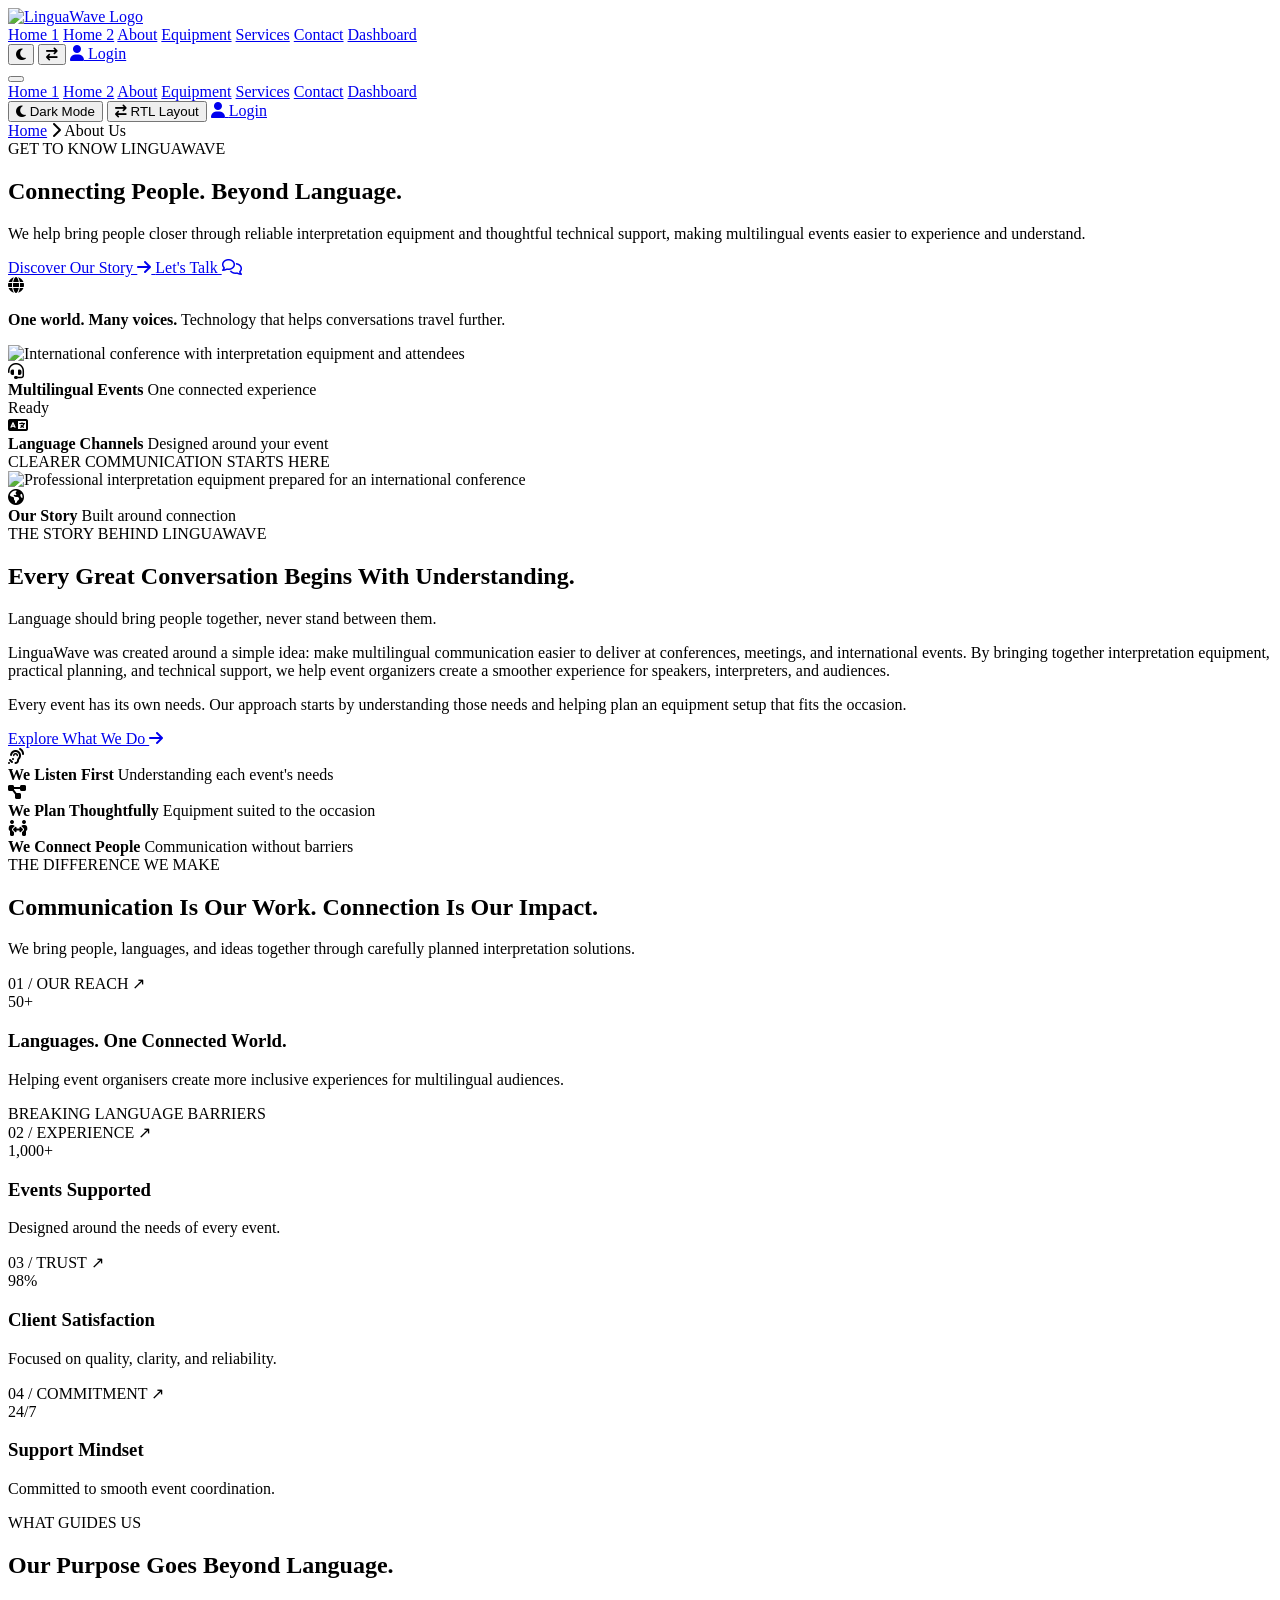
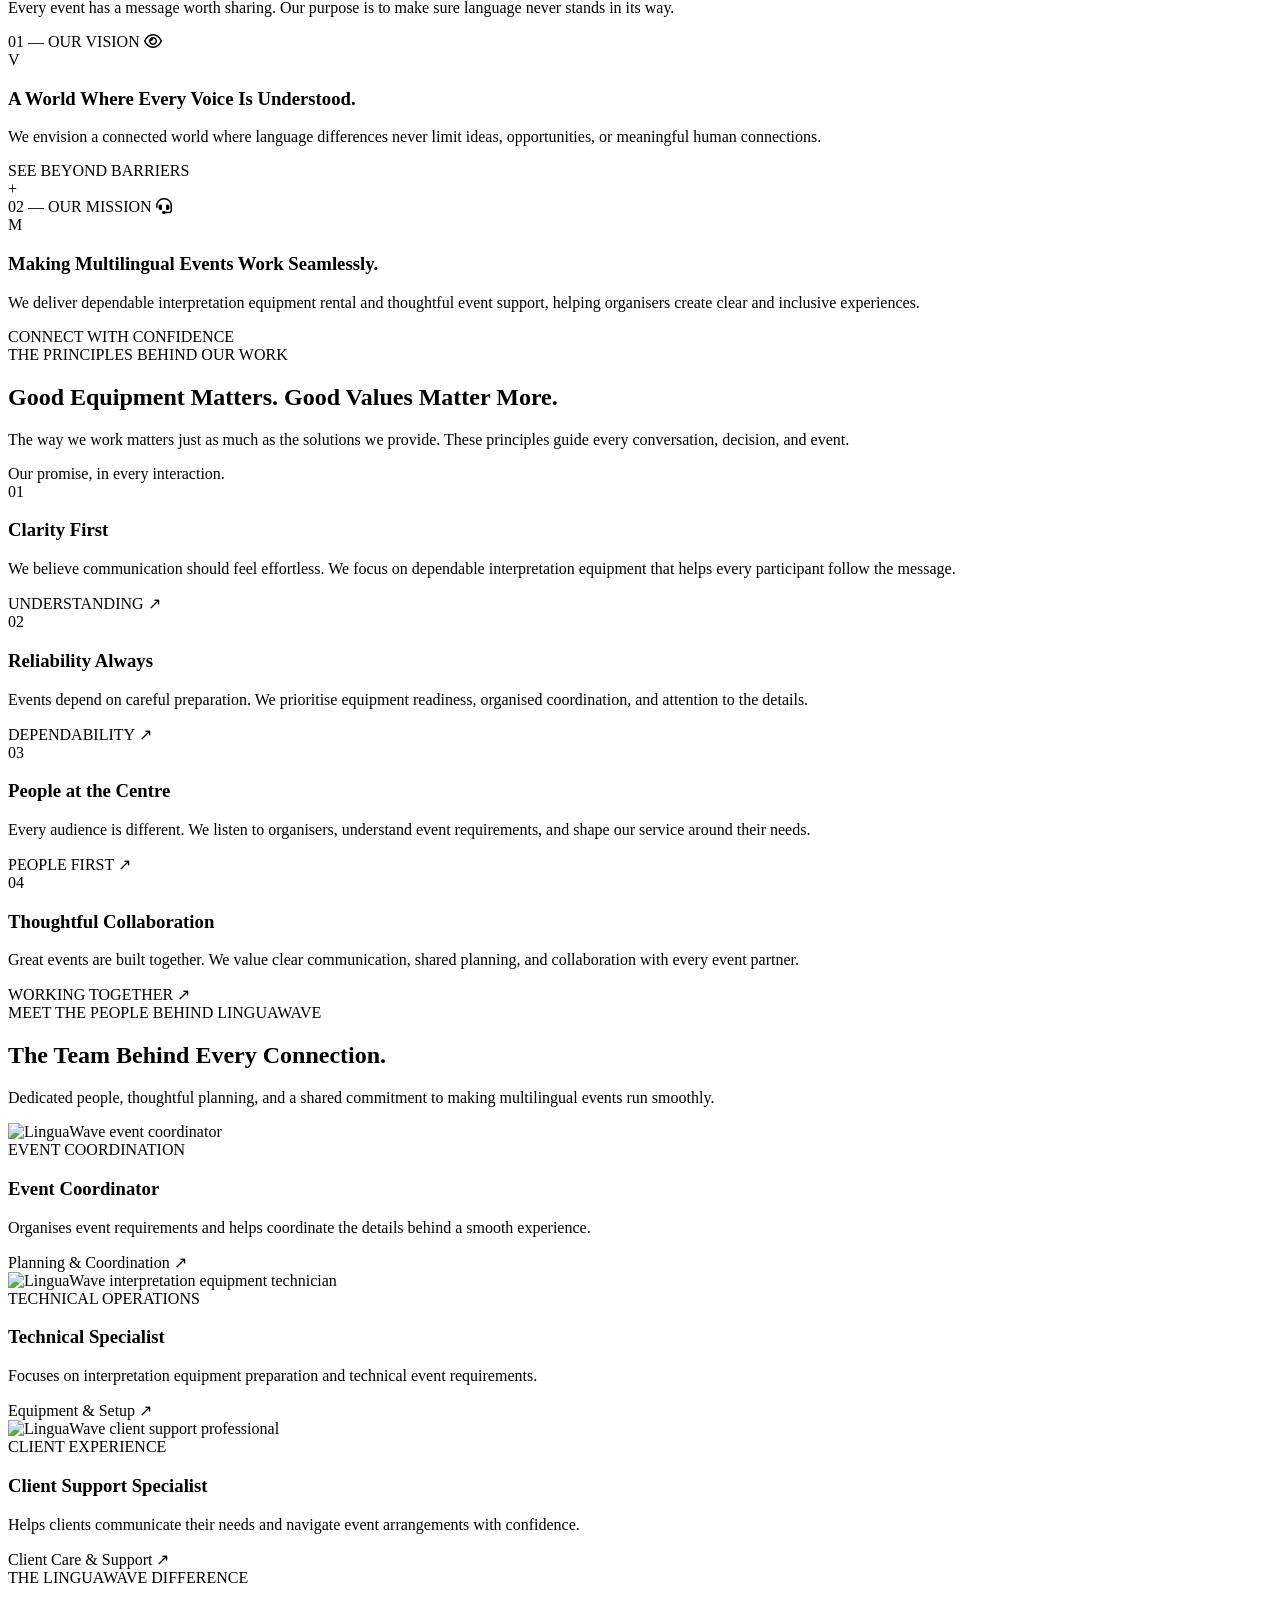
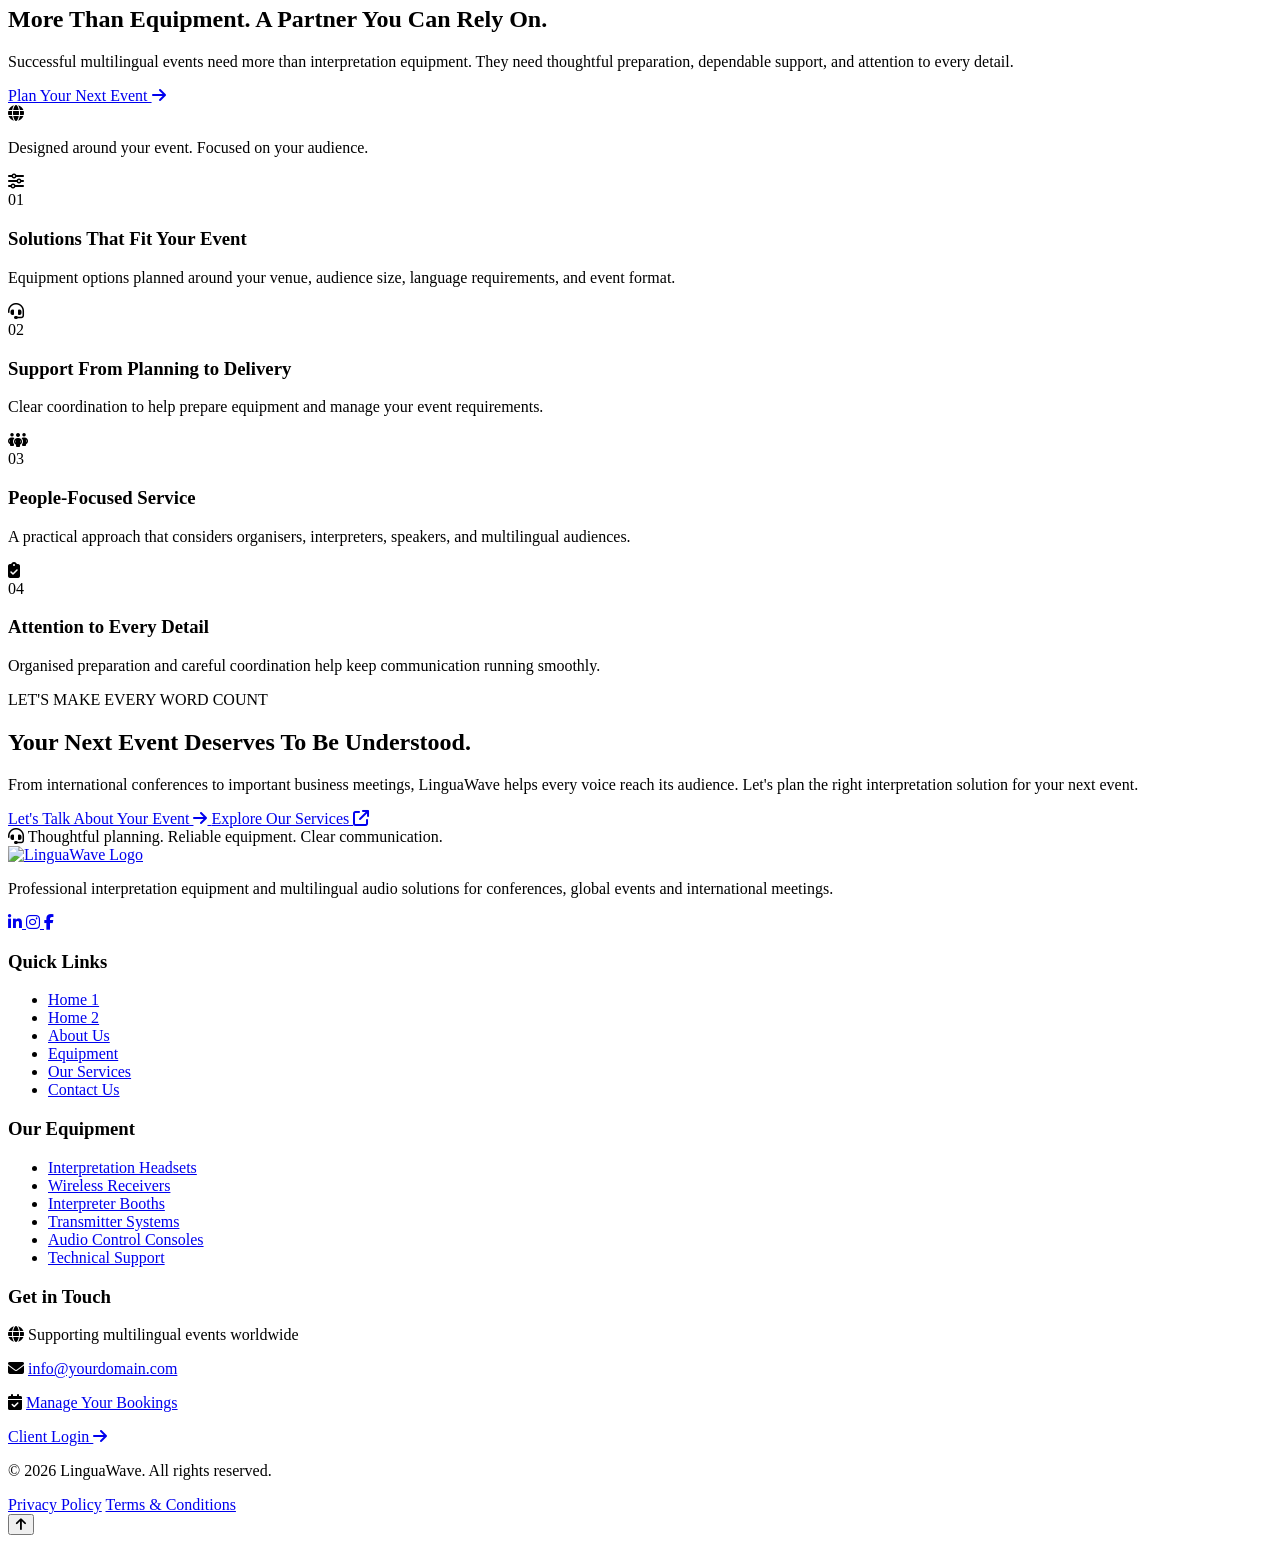
==== about.html @ 6bc36262 "Add files via upload" ====
<!DOCTYPE html>
<html lang="en">

<head>
    <meta charset="UTF-8">
    <meta name="viewport" content="width=device-width, initial-scale=1.0">

    <title>LinguaWave</title>

    <meta name="description"
        content="Professional conference interpretation equipment rental, multilingual audio systems, interpreter booths and technical event support.">

    <!-- Favicon -->
    <link rel="icon" type="image/png" href="images/favicon.png">

    <!-- Google Fonts -->
    <link rel="preconnect" href="https://fonts.googleapis.com">
    <link rel="preconnect" href="https://fonts.gstatic.com" crossorigin>

    <link
        href="https://fonts.googleapis.com/css2?family=DM+Sans:wght@400;500;600;700&family=Sora:wght@400;500;600;700&display=swap"
        rel="stylesheet">

    <!-- Font Awesome -->
    <link rel="stylesheet" href="https://cdnjs.cloudflare.com/ajax/libs/font-awesome/6.7.2/css/all.min.css">

    <!-- Main CSS -->
    <link rel="stylesheet" href="css/style.css">
</head>

<body>

    <!-- =========================
     LinguaWave Header
========================== -->

    <header class="lw-header" id="lwHeader">
        <div class="lw-header-container">

            <!-- Logo -->
            <a href="index.html" class="lw-logo" aria-label="LinguaWave Home">
                <img src="images/logo.png" alt="LinguaWave Logo">
            </a>

            <!-- Desktop Navigation -->
            <nav class="lw-desktop-nav" aria-label="Main navigation">
                <a href="index.html" class="lw-nav-link active">Home 1</a>
                <a href="home-2.html" class="lw-nav-link">Home 2</a>
                <a href="about.html" class="lw-nav-link">About</a>
                <a href="equipment.html" class="lw-nav-link">Equipment</a>
                <a href="services.html" class="lw-nav-link">Services</a>
                <a href="contact.html" class="lw-nav-link">Contact</a>
                <a href="dashboard.html" class="lw-nav-link">Dashboard</a>
            </nav>

            <!-- Desktop Actions -->
            <div class="lw-desktop-actions">

                <button class="lw-icon-btn lw-theme-toggle" type="button" aria-label="Toggle dark mode"
                    title="Toggle dark mode">
                    <i class="fa-solid fa-moon"></i>
                </button>

                <button class="lw-icon-btn lw-rtl-toggle" type="button" aria-label="Toggle RTL layout"
                    title="Toggle RTL layout">
                    <i class="fa-solid fa-arrow-right-arrow-left"></i>
                </button>

                <a href="login.html" class="lw-login-btn">
                    <i class="fa-solid fa-user"></i>
                    <span>Login</span>
                </a>

            </div>

            <!-- Responsive Menu Toggle -->
            <button class="lw-menu-toggle" type="button" aria-label="Open navigation menu" aria-expanded="false"
                aria-controls="lwMobileMenu">
                <span></span>
                <span></span>
                <span></span>
            </button>

        </div>

        <!-- Responsive Menu Panel -->
        <div class="lw-mobile-menu" id="lwMobileMenu">

            <nav class="lw-mobile-nav" aria-label="Mobile navigation">
                <a href="index.html" class="lw-nav-link active">Home 1</a>
                <a href="home-2.html" class="lw-nav-link">Home 2</a>
                <a href="about.html" class="lw-nav-link">About</a>
                <a href="equipment.html" class="lw-nav-link">Equipment</a>
                <a href="services.html" class="lw-nav-link">Services</a>
                <a href="contact.html" class="lw-nav-link">Contact</a>
                <a href="dashboard.html" class="lw-nav-link">Dashboard</a>
            </nav>

            <!-- Mobile Actions -->
            <div class="lw-mobile-actions">

                <button class="lw-mobile-action lw-theme-toggle" type="button">
                    <i class="fa-solid fa-moon"></i>
                    <span>Dark Mode</span>
                </button>

                <button class="lw-mobile-action lw-rtl-toggle" type="button">
                    <i class="fa-solid fa-arrow-right-arrow-left"></i>
                    <span>RTL Layout</span>
                </button>

                <a href="login.html" class="lw-login-btn lw-mobile-login">
                    <i class="fa-solid fa-user"></i>
                    <span>Login</span>
                </a>

            </div>

        </div>
    </header>


    <!-- COMMON INNER PAGE HERO - LINGUAWAVE -->
    <section class="lw-inner-hero" id="lwInnerHero">

        <div class="lwih-container">

            <!-- LEFT CONTENT -->
            <div class="lwih-content">

                <nav class="lwih-breadcrumb" aria-label="Breadcrumb">
                    <a href="index.html">Home</a>
                    <i class="fa-solid fa-chevron-right"></i>
                    <span>About Us</span>
                </nav>

                <span class="lwih-eyebrow">
                    <span class="lwih-eyebrow-dot"></span>
                    GET TO KNOW LINGUAWAVE
                </span>

                <h1>
                    Connecting People.
                    <span>Beyond Language.</span>
                </h1>

                <p class="lwih-description">
                    We help bring people closer through reliable
                    interpretation equipment and thoughtful technical
                    support, making multilingual events easier to
                    experience and understand.
                </p>

                <div class="lwih-actions">
                    <a href="#our-story" class="lwih-primary-btn">
                        Discover Our Story
                        <i class="fa-solid fa-arrow-right"></i>
                    </a>

                    <a href="contact.html" class="lwih-secondary-btn">
                        Let's Talk
                        <i class="fa-regular fa-comments"></i>
                    </a>
                </div>

                <div class="lwih-trust-note">
                    <span class="lwih-trust-icon">
                        <i class="fa-solid fa-globe"></i>
                    </span>

                    <p>
                        <strong>One world. Many voices.</strong>
                        <span>Technology that helps conversations travel further.</span>
                    </p>
                </div>

            </div>

            <!-- RIGHT VISUAL -->
            <div class="lwih-visual">

                <div class="lwih-image-frame">
                    <img src="images/about-hero-conference.jpg"
                        alt="International conference with interpretation equipment and attendees" fetchpriority="high">
                </div>

                <!-- Floating language indicator -->
                <div class="lwih-language-card">
                    <span class="lwih-language-icon">
                        <i class="fa-solid fa-headset"></i>
                    </span>

                    <div class="lwih-language-copy">
                        <strong>Multilingual Events</strong>
                        <span>One connected experience</span>
                    </div>

                    <span class="lwih-live-indicator">
                        <span></span>
                        Ready
                    </span>
                </div>

                <!-- Floating channel card -->
                <div class="lwih-channel-card">
                    <span class="lwih-channel-icon">
                        <i class="fa-solid fa-language"></i>
                    </span>

                    <div>
                        <strong>Language Channels</strong>
                        <span>Designed around your event</span>
                    </div>
                </div>

                <!-- Decorative orbit -->
                <div class="lwih-orbit lwih-orbit-one"></div>
                <div class="lwih-orbit lwih-orbit-two"></div>

                <span class="lwih-visual-caption">
                    CLEARER COMMUNICATION STARTS HERE
                </span>

            </div>

        </div>

        <!-- Bottom decorative line -->
        <div class="lwih-bottom-rule">
            <span></span>
            <span></span>
            <span></span>
        </div>

    </section>



    <!-- ABOUT PAGE - SECTION 2: OUR STORY -->
    <section class="lwa-story" id="our-story">

        <div class="lwa-story-container">

            <!-- IMAGE AREA -->
            <div class="lwa-story-visual">

                <div class="lwa-story-image">
                    <img src="images/about-our-story.jpg"
                        alt="Professional interpretation equipment prepared for an international conference"
                        loading="lazy">
                </div>

                <div class="lwa-story-year">
                    <span class="lwa-story-year-icon">
                        <i class="fa-solid fa-earth-americas"></i>
                    </span>
                    <div>
                        <strong>Our Story</strong>
                        <span>Built around connection</span>
                    </div>
                </div>

                <div class="lwa-story-decoration" aria-hidden="true">
                    <span></span>
                    <span></span>
                    <span></span>
                </div>

            </div>

            <!-- STORY CONTENT -->
            <div class="lwa-story-content">

                <span class="lwa-story-eyebrow">
                    <span></span>
                    THE STORY BEHIND LINGUAWAVE
                </span>

                <h2>
                    Every Great Conversation
                    <span>Begins With Understanding.</span>
                </h2>

                <p class="lwa-story-lead">
                    Language should bring people together, never
                    stand between them.
                </p>

                <p class="lwa-story-description">
                    LinguaWave was created around a simple idea:
                    make multilingual communication easier to deliver
                    at conferences, meetings, and international events.
                    By bringing together interpretation equipment,
                    practical planning, and technical support, we help
                    event organizers create a smoother experience for
                    speakers, interpreters, and audiences.
                </p>

                <p class="lwa-story-description">
                    Every event has its own needs. Our approach starts
                    by understanding those needs and helping plan an
                    equipment setup that fits the occasion.
                </p>

                <a href="services.html" class="lwa-story-link">
                    Explore What We Do
                    <span>
                        <i class="fa-solid fa-arrow-right"></i>
                    </span>
                </a>

            </div>

        </div>

        <!-- STORY PRINCIPLES STRIP -->
        <div class="lwa-story-principles">

            <div class="lwa-story-principle">
                <span class="lwa-story-principle-icon">
                    <i class="fa-solid fa-ear-listen"></i>
                </span>
                <div>
                    <strong>We Listen First</strong>
                    <span>Understanding each event's needs</span>
                </div>
            </div>

            <div class="lwa-story-principle">
                <span class="lwa-story-principle-icon">
                    <i class="fa-solid fa-diagram-project"></i>
                </span>
                <div>
                    <strong>We Plan Thoughtfully</strong>
                    <span>Equipment suited to the occasion</span>
                </div>
            </div>

            <div class="lwa-story-principle">
                <span class="lwa-story-principle-icon">
                    <i class="fa-solid fa-people-arrows-left-right"></i>
                </span>
                <div>
                    <strong>We Connect People</strong>
                    <span>Communication without barriers</span>
                </div>
            </div>

        </div>

    </section>


    <!-- ABOUT PAGE - SECTION 3: CREATIVE STATISTICS -->

    <section class="lwa-impact" id="about-stats">

        <div class="lwa-impact-container">

            <div class="lwa-impact-heading">
                <span class="lwa-impact-eyebrow">THE DIFFERENCE WE MAKE</span>

                <h2>
                    Communication Is Our Work.
                    <span>Connection Is Our Impact.</span>
                </h2>

                <p>
                    We bring people, languages, and ideas together
                    through carefully planned interpretation solutions.
                </p>
            </div>

            <div class="lwa-impact-layout">

                <!-- Featured statistic -->
                <div class="lwa-impact-feature">

                    <div class="lwa-impact-feature-top">
                        <span class="lwa-impact-index">01 / OUR REACH</span>
                        <span class="lwa-impact-symbol">↗</span>
                    </div>

                    <div class="lwa-impact-feature-number">
                        50<span>+</span>
                    </div>

                    <h3>Languages. One Connected World.</h3>

                    <p>
                        Helping event organisers create more inclusive
                        experiences for multilingual audiences.
                    </p>

                    <div class="lwa-impact-feature-bottom">
                        <span>BREAKING LANGUAGE BARRIERS</span>
                        <span class="lwa-impact-line"></span>
                    </div>

                </div>

                <!-- Supporting statistics -->
                <div class="lwa-impact-side">

                    <div class="lwa-impact-item">
                        <div class="lwa-impact-item-top">
                            <span class="lwa-impact-index">02 / EXPERIENCE</span>
                            <span class="lwa-impact-arrow">↗</span>
                        </div>

                        <div class="lwa-impact-item-content">
                            <span class="lwa-impact-small-number">1,000<span>+</span></span>
                            <div>
                                <h3>Events Supported</h3>
                                <p>Designed around the needs of every event.</p>
                            </div>
                        </div>
                    </div>

                    <div class="lwa-impact-item">
                        <div class="lwa-impact-item-top">
                            <span class="lwa-impact-index">03 / TRUST</span>
                            <span class="lwa-impact-arrow">↗</span>
                        </div>

                        <div class="lwa-impact-item-content">
                            <span class="lwa-impact-small-number">98<span>%</span></span>
                            <div>
                                <h3>Client Satisfaction</h3>
                                <p>Focused on quality, clarity, and reliability.</p>
                            </div>
                        </div>
                    </div>

                    <div class="lwa-impact-item">
                        <div class="lwa-impact-item-top">
                            <span class="lwa-impact-index">04 / COMMITMENT</span>
                            <span class="lwa-impact-arrow">↗</span>
                        </div>

                        <div class="lwa-impact-item-content">
                            <span class="lwa-impact-small-number">24<span>/7</span></span>
                            <div>
                                <h3>Support Mindset</h3>
                                <p>Committed to smooth event coordination.</p>
                            </div>
                        </div>
                    </div>

                </div>
            </div>

        </div>

    </section>


    <!-- ABOUT PAGE - SECTION 4: VISION & MISSION -->

    <section class="lwa-purpose" id="vision-mission">

        <div class="lwa-purpose-container">

            <div class="lwa-purpose-heading">
                <span class="lwa-purpose-eyebrow">WHAT GUIDES US</span>
                <h2>Our Purpose Goes <span>Beyond Language.</span></h2>
                <p>
                    Every event has a message worth sharing.
                    Our purpose is to make sure language never stands in its way.
                </p>
            </div>

            <div class="lwa-purpose-layout">

                <!-- Vision Panel -->
                <article class="lwa-purpose-panel lwa-purpose-vision">

                    <div class="lwa-purpose-panel-top">
                        <span class="lwa-purpose-label">01 — OUR VISION</span>
                        <span class="lwa-purpose-icon" aria-hidden="true">
                            <i class="fa-regular fa-eye"></i>
                        </span>
                    </div>

                    <div class="lwa-purpose-letter" aria-hidden="true">V</div>

                    <div class="lwa-purpose-content">
                        <h3>A World Where Every Voice Is Understood.</h3>
                        <p>
                            We envision a connected world where language
                            differences never limit ideas, opportunities,
                            or meaningful human connections.
                        </p>
                    </div>

                    <div class="lwa-purpose-panel-bottom">
                        <span>SEE BEYOND BARRIERS</span>
                        <span class="lwa-purpose-bottom-line"></span>
                    </div>

                </article>

                <!-- Connecting element -->
                <div class="lwa-purpose-connector" aria-hidden="true">
                    <span class="lwa-purpose-connector-line"></span>
                    <span class="lwa-purpose-connector-symbol">+</span>
                    <span class="lwa-purpose-connector-line"></span>
                </div>

                <!-- Mission Panel -->
                <article class="lwa-purpose-panel lwa-purpose-mission">

                    <div class="lwa-purpose-panel-top">
                        <span class="lwa-purpose-label">02 — OUR MISSION</span>
                        <span class="lwa-purpose-icon" aria-hidden="true">
                            <i class="fa-solid fa-headset"></i>
                        </span>
                    </div>

                    <div class="lwa-purpose-letter" aria-hidden="true">M</div>

                    <div class="lwa-purpose-content">
                        <h3>Making Multilingual Events Work Seamlessly.</h3>
                        <p>
                            We deliver dependable interpretation equipment
                            rental and thoughtful event support, helping
                            organisers create clear and inclusive experiences.
                        </p>
                    </div>

                    <div class="lwa-purpose-panel-bottom">
                        <span>CONNECT WITH CONFIDENCE</span>
                        <span class="lwa-purpose-bottom-line"></span>
                    </div>

                </article>

            </div>

        </div>

    </section>


    <!-- ABOUT PAGE - SECTION 5: OUR VALUES -->

    <section class="lwa-values" id="our-values">

        <div class="lwa-values-container">

            <div class="lwa-values-intro">
                <span class="lwa-values-eyebrow">THE PRINCIPLES BEHIND OUR WORK</span>

                <h2>
                    Good Equipment Matters.
                    <span>Good Values Matter More.</span>
                </h2>

                <p>
                    The way we work matters just as much as the
                    solutions we provide. These principles guide
                    every conversation, decision, and event.
                </p>

                <div class="lwa-values-note">
                    <span class="lwa-values-note-dot"></span>
                    <span>Our promise, in every interaction.</span>
                </div>
            </div>

            <div class="lwa-values-list">

                <!-- Value 01 -->
                <article class="lwa-value-row">
                    <span class="lwa-value-number">01</span>

                    <div class="lwa-value-main">
                        <h3>Clarity First</h3>
                        <p>
                            We believe communication should feel effortless.
                            We focus on dependable interpretation equipment
                            that helps every participant follow the message.
                        </p>
                    </div>

                    <div class="lwa-value-side">
                        <span class="lwa-value-keyword">UNDERSTANDING</span>
                        <span class="lwa-value-symbol" aria-hidden="true">↗</span>
                    </div>
                </article>

                <!-- Value 02 -->
                <article class="lwa-value-row">
                    <span class="lwa-value-number">02</span>

                    <div class="lwa-value-main">
                        <h3>Reliability Always</h3>
                        <p>
                            Events depend on careful preparation.
                            We prioritise equipment readiness, organised
                            coordination, and attention to the details.
                        </p>
                    </div>

                    <div class="lwa-value-side">
                        <span class="lwa-value-keyword">DEPENDABILITY</span>
                        <span class="lwa-value-symbol" aria-hidden="true">↗</span>
                    </div>
                </article>

                <!-- Value 03 -->
                <article class="lwa-value-row">
                    <span class="lwa-value-number">03</span>

                    <div class="lwa-value-main">
                        <h3>People at the Centre</h3>
                        <p>
                            Every audience is different. We listen to
                            organisers, understand event requirements,
                            and shape our service around their needs.
                        </p>
                    </div>

                    <div class="lwa-value-side">
                        <span class="lwa-value-keyword">PEOPLE FIRST</span>
                        <span class="lwa-value-symbol" aria-hidden="true">↗</span>
                    </div>
                </article>

                <!-- Value 04 -->
                <article class="lwa-value-row">
                    <span class="lwa-value-number">04</span>

                    <div class="lwa-value-main">
                        <h3>Thoughtful Collaboration</h3>
                        <p>
                            Great events are built together. We value
                            clear communication, shared planning, and
                            collaboration with every event partner.
                        </p>
                    </div>

                    <div class="lwa-value-side">
                        <span class="lwa-value-keyword">WORKING TOGETHER</span>
                        <span class="lwa-value-symbol" aria-hidden="true">↗</span>
                    </div>
                </article>

            </div>

        </div>

    </section>


    <!-- ABOUT PAGE - SECTION 6: MEET OUR TEAM -->

    <section class="lwa-team" id="our-team">
        <div class="lwa-team-container">

            <div class="lwa-team-heading">
                <span class="lwa-team-eyebrow">MEET THE PEOPLE BEHIND LINGUAWAVE</span>
                <h2>The Team Behind <span>Every Connection.</span></h2>
                <p>
                    Dedicated people, thoughtful planning, and a shared
                    commitment to making multilingual events run smoothly.
                </p>
            </div>

            <div class="lwa-team-grid">

                <!-- Team Member 1 -->
                <article class="lwa-team-card">
                    <div class="lwa-team-image">
                        <img src="images/team-coordinator.jpg" alt="LinguaWave event coordinator" loading="lazy">

                    </div>

                    <div class="lwa-team-info">
                        <span class="lwa-team-role">EVENT COORDINATION</span>
                        <h3>Event Coordinator</h3>
                        <p>
                            Organises event requirements and helps coordinate
                            the details behind a smooth experience.
                        </p>
                        <div class="lwa-team-card-bottom">
                            <span>Planning & Coordination</span>
                            <span class="lwa-team-arrow">↗</span>
                        </div>
                    </div>
                </article>

                <!-- Team Member 2 -->
                <article class="lwa-team-card">
                    <div class="lwa-team-image">
                        <img src="images/team-technician.jpg" alt="LinguaWave interpretation equipment technician"
                            loading="lazy">

                    </div>

                    <div class="lwa-team-info">
                        <span class="lwa-team-role">TECHNICAL OPERATIONS</span>
                        <h3>Technical Specialist</h3>
                        <p>
                            Focuses on interpretation equipment preparation
                            and technical event requirements.
                        </p>
                        <div class="lwa-team-card-bottom">
                            <span>Equipment & Setup</span>
                            <span class="lwa-team-arrow">↗</span>
                        </div>
                    </div>
                </article>

                <!-- Team Member 3 -->
                <article class="lwa-team-card">
                    <div class="lwa-team-image">
                        <img src="images/team-event-support.jpg" alt="LinguaWave client support professional"
                            loading="lazy">

                    </div>

                    <div class="lwa-team-info">
                        <span class="lwa-team-role">CLIENT EXPERIENCE</span>
                        <h3>Client Support Specialist</h3>
                        <p>
                            Helps clients communicate their needs and
                            navigate event arrangements with confidence.
                        </p>
                        <div class="lwa-team-card-bottom">
                            <span>Client Care & Support</span>
                            <span class="lwa-team-arrow">↗</span>
                        </div>
                    </div>
                </article>

            </div>

        </div>
    </section>


    <!-- ABOUT PAGE - SECTION 7: WHY CHOOSE LINGUAWAVE -->

    <section class="lwa-choose" id="why-linguawave">
        <div class="lwa-choose-container">

            <div class="lwa-choose-layout">

                <!-- LEFT INTRODUCTION -->
                <div class="lwa-choose-intro">

                    <span class="lwa-choose-eyebrow">
                        THE LINGUAWAVE DIFFERENCE
                    </span>

                    <h2>
                        More Than Equipment.
                        <span>A Partner You Can Rely On.</span>
                    </h2>

                    <p class="lwa-choose-description">
                        Successful multilingual events need more than
                        interpretation equipment. They need thoughtful
                        preparation, dependable support, and attention
                        to every detail.
                    </p>

                    <!-- Reuse existing global button style -->
                    <a href="contact.html" class="lw-btn lw-btn-primary">
                        Plan Your Next Event
                        <i class="fa-solid fa-arrow-right" aria-hidden="true"></i>
                    </a>

                    <div class="lwa-choose-note">
                        <span class="lwa-choose-note-icon">
                            <i class="fa-solid fa-globe" aria-hidden="true"></i>
                        </span>
                        <p>
                            Designed around your event.
                            Focused on your audience.
                        </p>
                    </div>

                </div>

                <!-- RIGHT FEATURE LIST -->
                <div class="lwa-choose-features">

                    <article class="lwa-choose-feature">
                        <span class="lwa-choose-feature-icon">
                            <i class="fa-solid fa-sliders" aria-hidden="true"></i>
                        </span>

                        <div class="lwa-choose-feature-content">
                            <span class="lwa-choose-feature-index">01</span>
                            <h3>Solutions That Fit Your Event</h3>
                            <p>
                                Equipment options planned around your venue,
                                audience size, language requirements, and
                                event format.
                            </p>
                        </div>
                    </article>

                    <article class="lwa-choose-feature">
                        <span class="lwa-choose-feature-icon">
                            <i class="fa-solid fa-headset" aria-hidden="true"></i>
                        </span>

                        <div class="lwa-choose-feature-content">
                            <span class="lwa-choose-feature-index">02</span>
                            <h3>Support From Planning to Delivery</h3>
                            <p>
                                Clear coordination to help prepare equipment
                                and manage your event requirements.
                            </p>
                        </div>
                    </article>

                    <article class="lwa-choose-feature">
                        <span class="lwa-choose-feature-icon">
                            <i class="fa-solid fa-people-group" aria-hidden="true"></i>
                        </span>

                        <div class="lwa-choose-feature-content">
                            <span class="lwa-choose-feature-index">03</span>
                            <h3>People-Focused Service</h3>
                            <p>
                                A practical approach that considers organisers,
                                interpreters, speakers, and multilingual audiences.
                            </p>
                        </div>
                    </article>

                    <article class="lwa-choose-feature">
                        <span class="lwa-choose-feature-icon">
                            <i class="fa-solid fa-clipboard-check" aria-hidden="true"></i>
                        </span>

                        <div class="lwa-choose-feature-content">
                            <span class="lwa-choose-feature-index">04</span>
                            <h3>Attention to Every Detail</h3>
                            <p>
                                Organised preparation and careful coordination
                                help keep communication running smoothly.
                            </p>
                        </div>
                    </article>

                </div>
            </div>
        </div>
    </section>


    <!-- SECTION 8: FULL BACKGROUND CTA -->
    <section class="lwa-final-cta" id="about-final-cta">

        <div class="lwa-final-cta-overlay"></div>

        <div class="lwa-final-cta-content">

            <span class="lwa-final-cta-eyebrow">
                LET'S MAKE EVERY WORD COUNT
            </span>

            <h2>
                Your Next Event Deserves
                <span>To Be Understood.</span>
            </h2>

            <p>
                From international conferences to important business meetings,
                LinguaWave helps every voice reach its audience. Let's plan
                the right interpretation solution for your next event.
            </p>

            <div class="lwa-final-cta-actions">

                <a href="contact.html" class="lw-btn lw-btn-primary">
                    Let's Talk About Your Event
                    <i class="fa-solid fa-arrow-right" aria-hidden="true"></i>
                </a>

                <a href="menu.html" class="lw-btn lwa-final-cta-secondary">
                    Explore Our Services
                    <i class="fa-solid fa-arrow-up-right-from-square" aria-hidden="true"></i>
                </a>

            </div>

            <div class="lwa-final-cta-note">
                <i class="fa-solid fa-headset" aria-hidden="true"></i>
                <span>
                    Thoughtful planning. Reliable equipment. Clear communication.
                </span>
            </div>

        </div>
    </section>


    <!-- =========================
     LinguaWave Footer
========================== -->

    <footer class="lw-footer">

        <div class="lw-footer-main">
            <div class="lw-footer-container">

                <!-- Brand Column -->
                <div class="lw-footer-brand">
                    <a href="index.html" class="lw-footer-logo">
                        <img src="images/logo-light.png" alt="LinguaWave Logo">
                    </a>

                    <p class="lw-footer-description">
                        Professional interpretation equipment and
                        multilingual audio solutions for conferences,
                        global events and international meetings.
                    </p>

                    <div class="lw-footer-socials">
                        <a href="#" aria-label="LinkedIn">
                            <i class="fa-brands fa-linkedin-in"></i>
                        </a>
                        <a href="#" aria-label="Instagram">
                            <i class="fa-brands fa-instagram"></i>
                        </a>
                        <a href="#" aria-label="Facebook">
                            <i class="fa-brands fa-facebook-f"></i>
                        </a>
                    </div>
                </div>

                <!-- Quick Links -->
                <div class="lw-footer-column">
                    <h3>Quick Links</h3>
                    <ul>
                        <li><a href="index.html">Home 1</a></li>
                        <li><a href="home-2.html">Home 2</a></li>
                        <li><a href="about.html">About Us</a></li>
                        <li><a href="equipment.html">Equipment</a></li>
                        <li><a href="services.html">Our Services</a></li>
                        <li><a href="contact.html">Contact Us</a></li>
                    </ul>
                </div>

                <!-- Equipment Links -->
                <div class="lw-footer-column">
                    <h3>Our Equipment</h3>
                    <ul>
                        <li><a href="equipment.html">Interpretation Headsets</a></li>
                        <li><a href="equipment.html">Wireless Receivers</a></li>
                        <li><a href="equipment.html">Interpreter Booths</a></li>
                        <li><a href="equipment.html">Transmitter Systems</a></li>
                        <li><a href="equipment.html">Audio Control Consoles</a></li>
                        <li><a href="services.html">Technical Support</a></li>
                    </ul>
                </div>

                <!-- Contact Column -->
                <div class="lw-footer-column lw-footer-contact">
                    <h3>Get in Touch</h3>

                    <p>
                        <i class="fa-solid fa-globe"></i>
                        <span>Supporting multilingual events worldwide</span>
                    </p>

                    <p>
                        <i class="fa-solid fa-envelope"></i>
                        <a href="mailto:info@yourdomain.com">
                            info@yourdomain.com
                        </a>
                    </p>

                    <p>
                        <i class="fa-solid fa-calendar-check"></i>
                        <a href="dashboard.html">Manage Your Bookings</a>
                    </p>

                    <a href="login.html" class="lw-footer-cta">
                        Client Login
                        <i class="fa-solid fa-arrow-right"></i>
                    </a>
                </div>

            </div>
        </div>

        <!-- Footer Bottom -->
        <div class="lw-footer-bottom">
            <div class="lw-footer-bottom-container">

                <p>
                    &copy; <span id="lwCopyrightYear">2026</span>
                    LinguaWave. All rights reserved.
                </p>

                <div class="lw-footer-bottom-links">
                    <a href="#">Privacy Policy</a>
                    <a href="#">Terms &amp; Conditions</a>
                </div>

            </div>
        </div>

    </footer>


    <!-- SCROLL TO TOP BUTTON -->
    <button class="lw2-scroll-top" id="lw2ScrollTop" type="button" aria-label="Scroll to top" title="Back to top">
        <i class="fa-solid fa-arrow-up"></i>
    </button>


    <script src="js/main.js"></script>

</body>

</html>
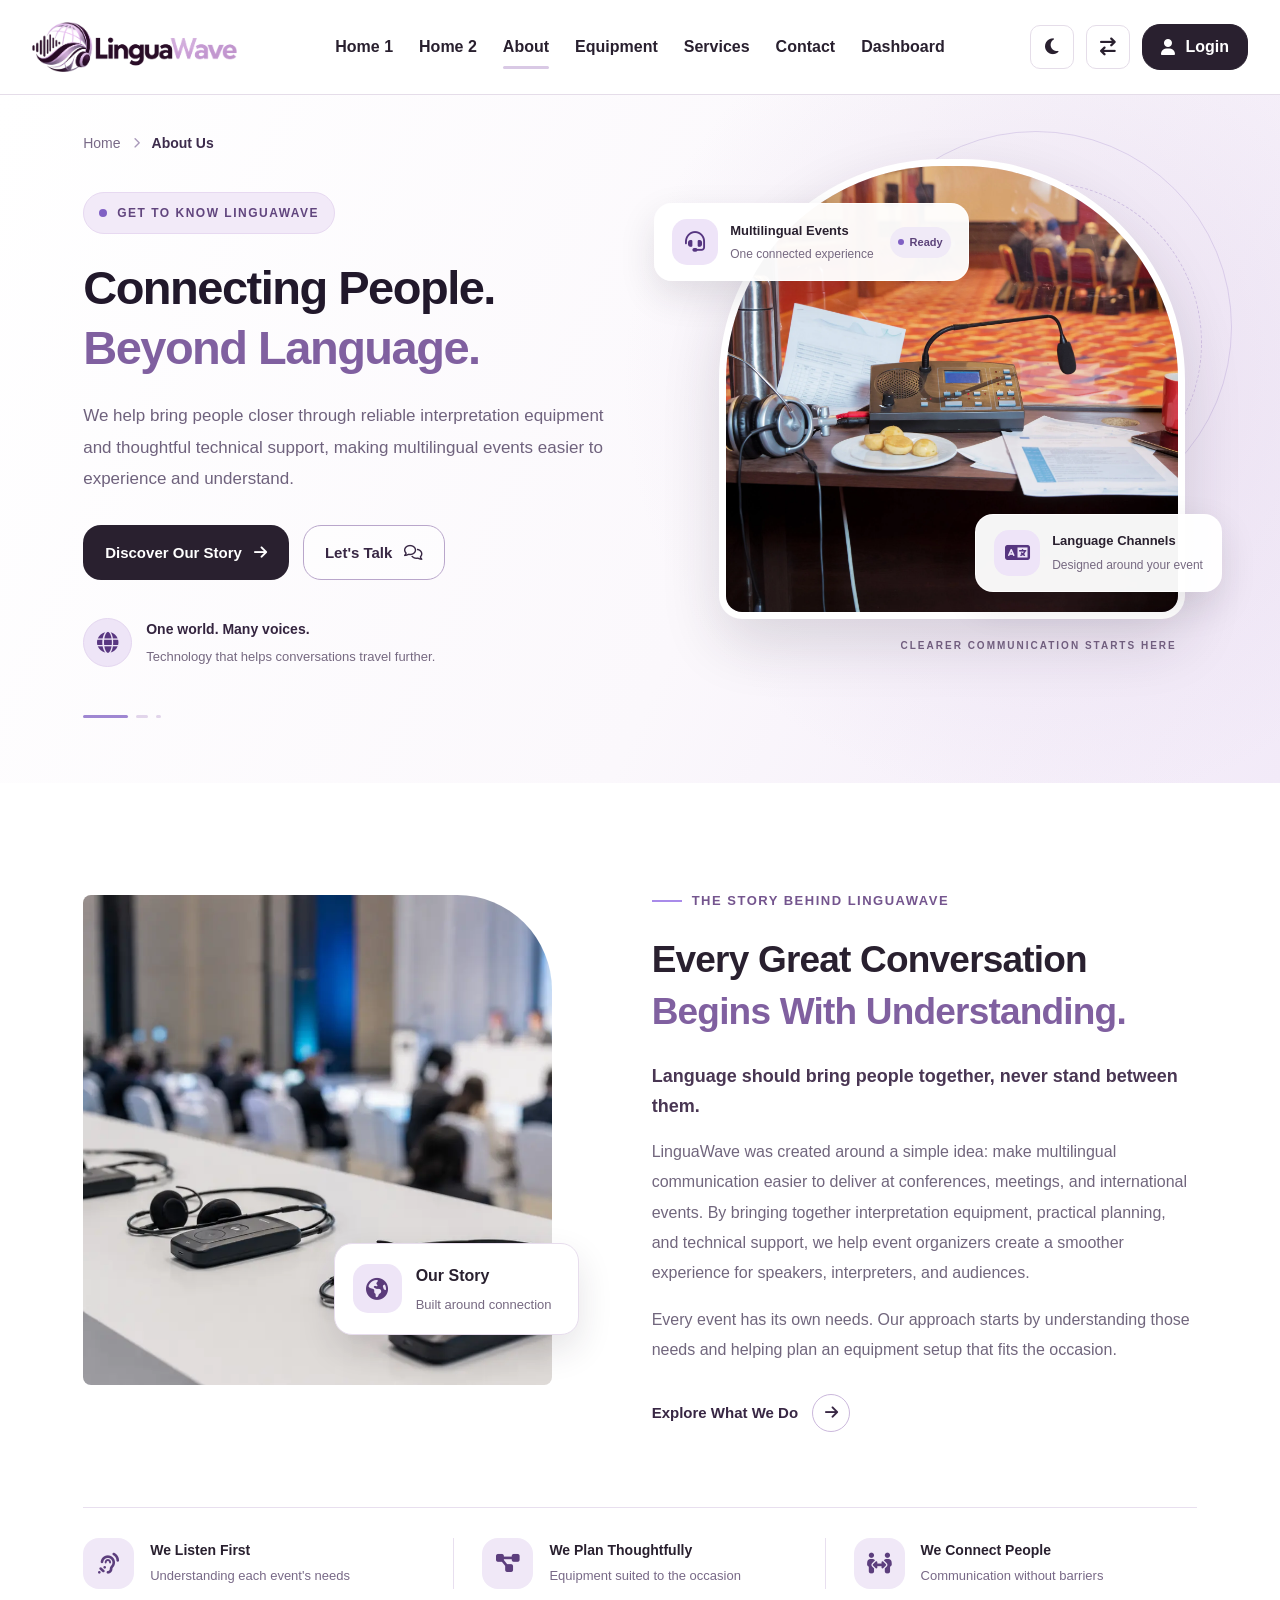
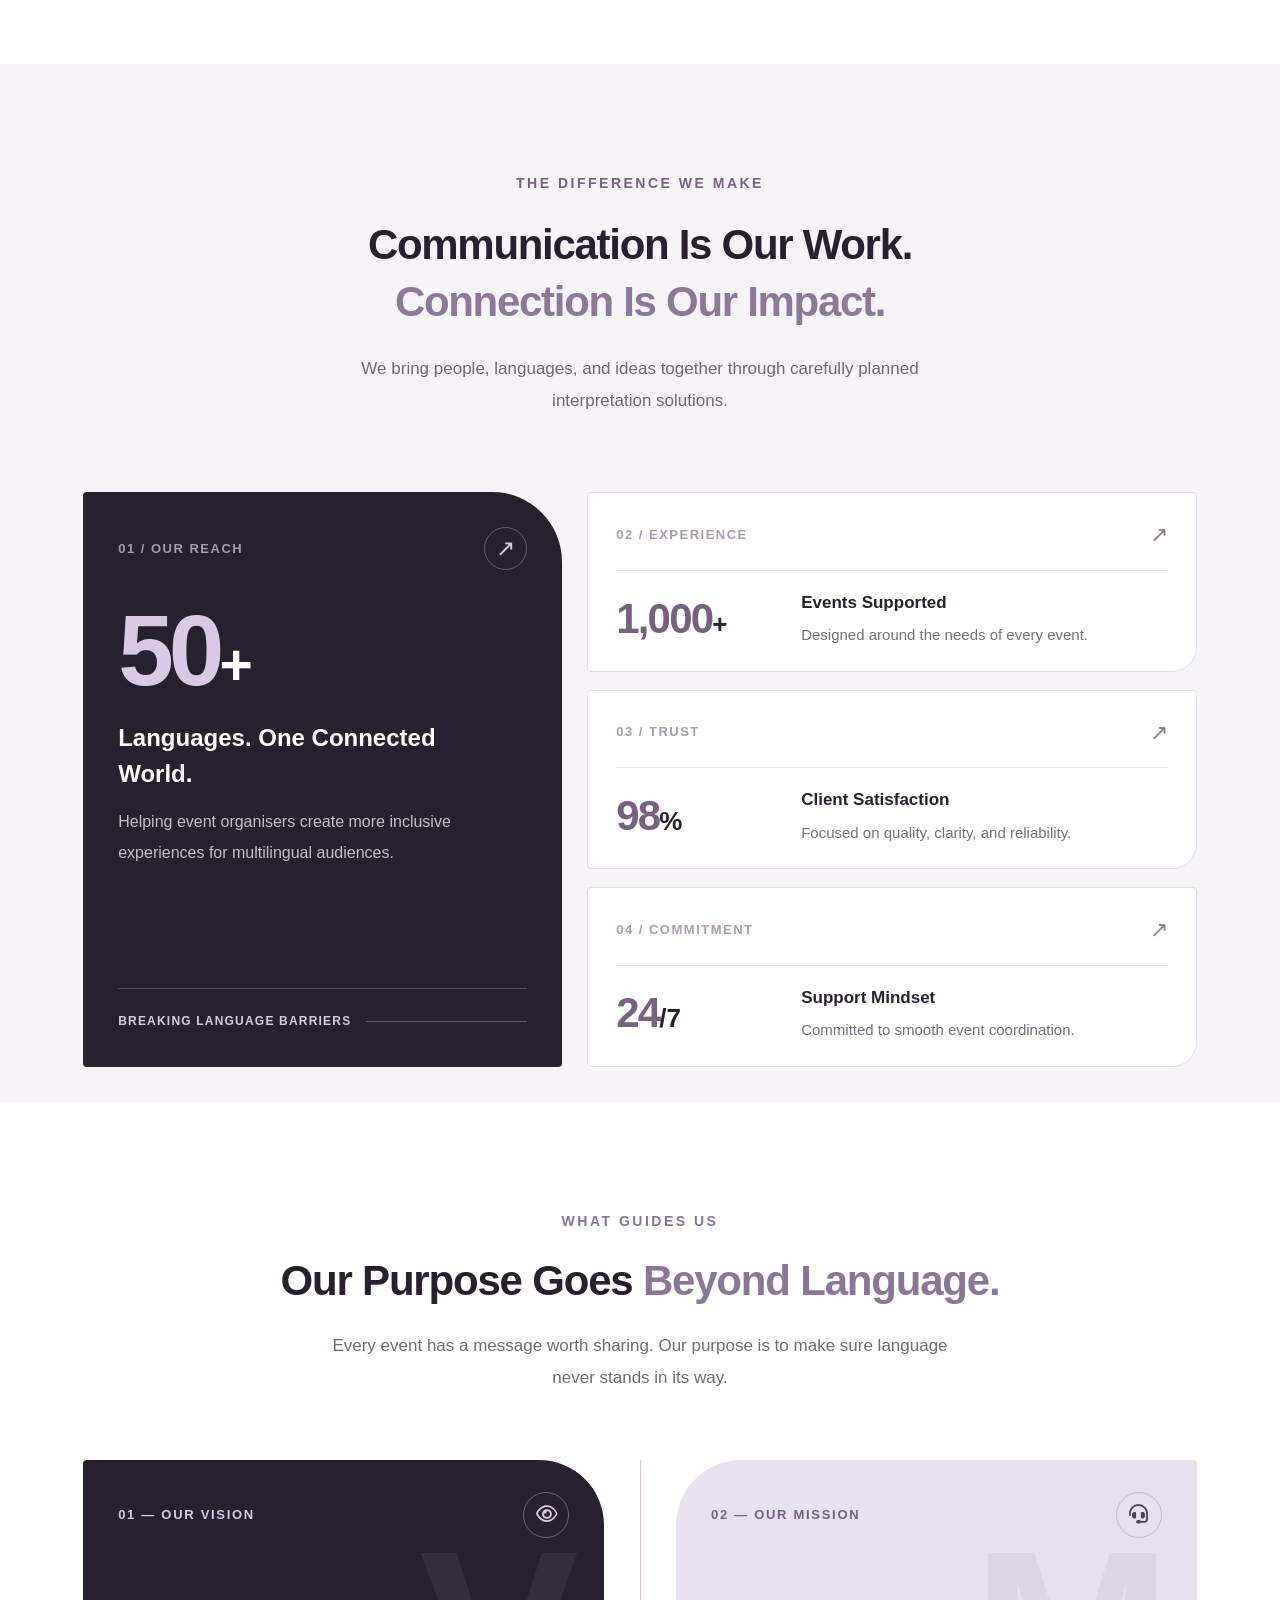
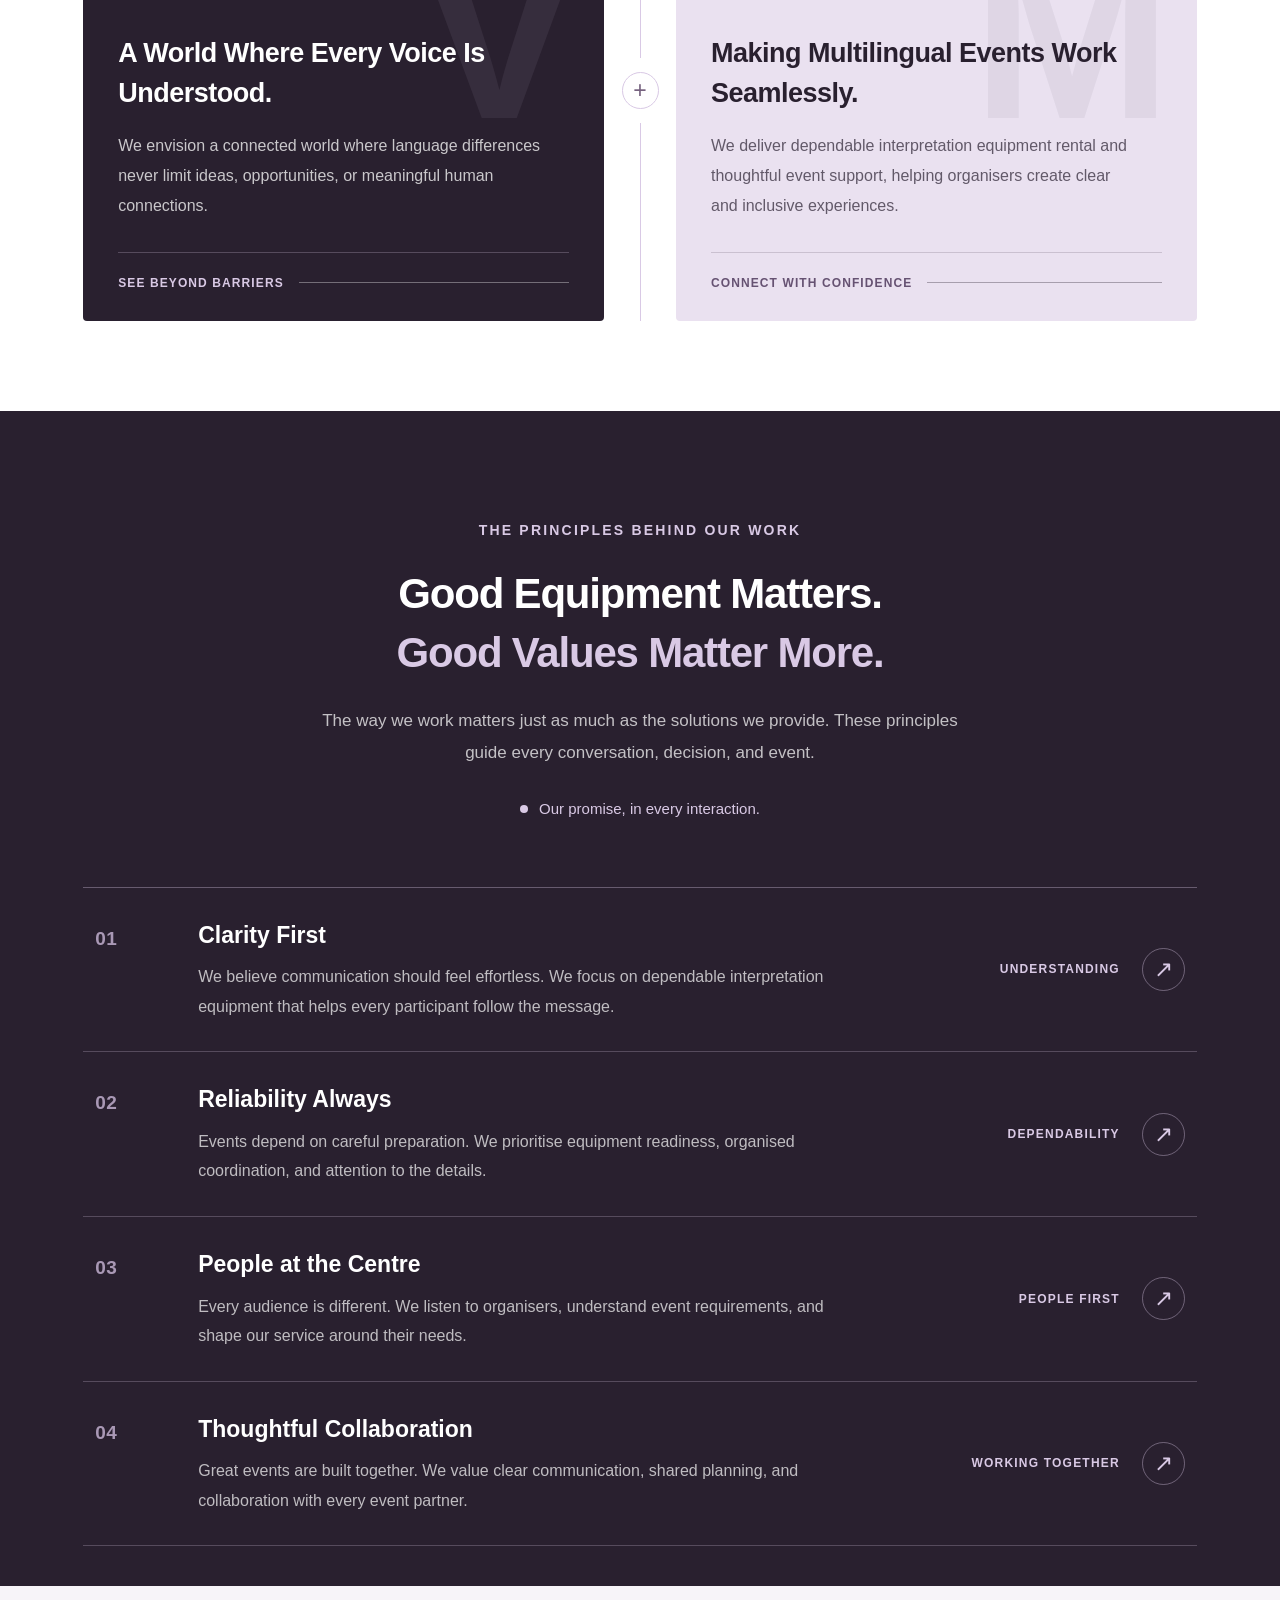
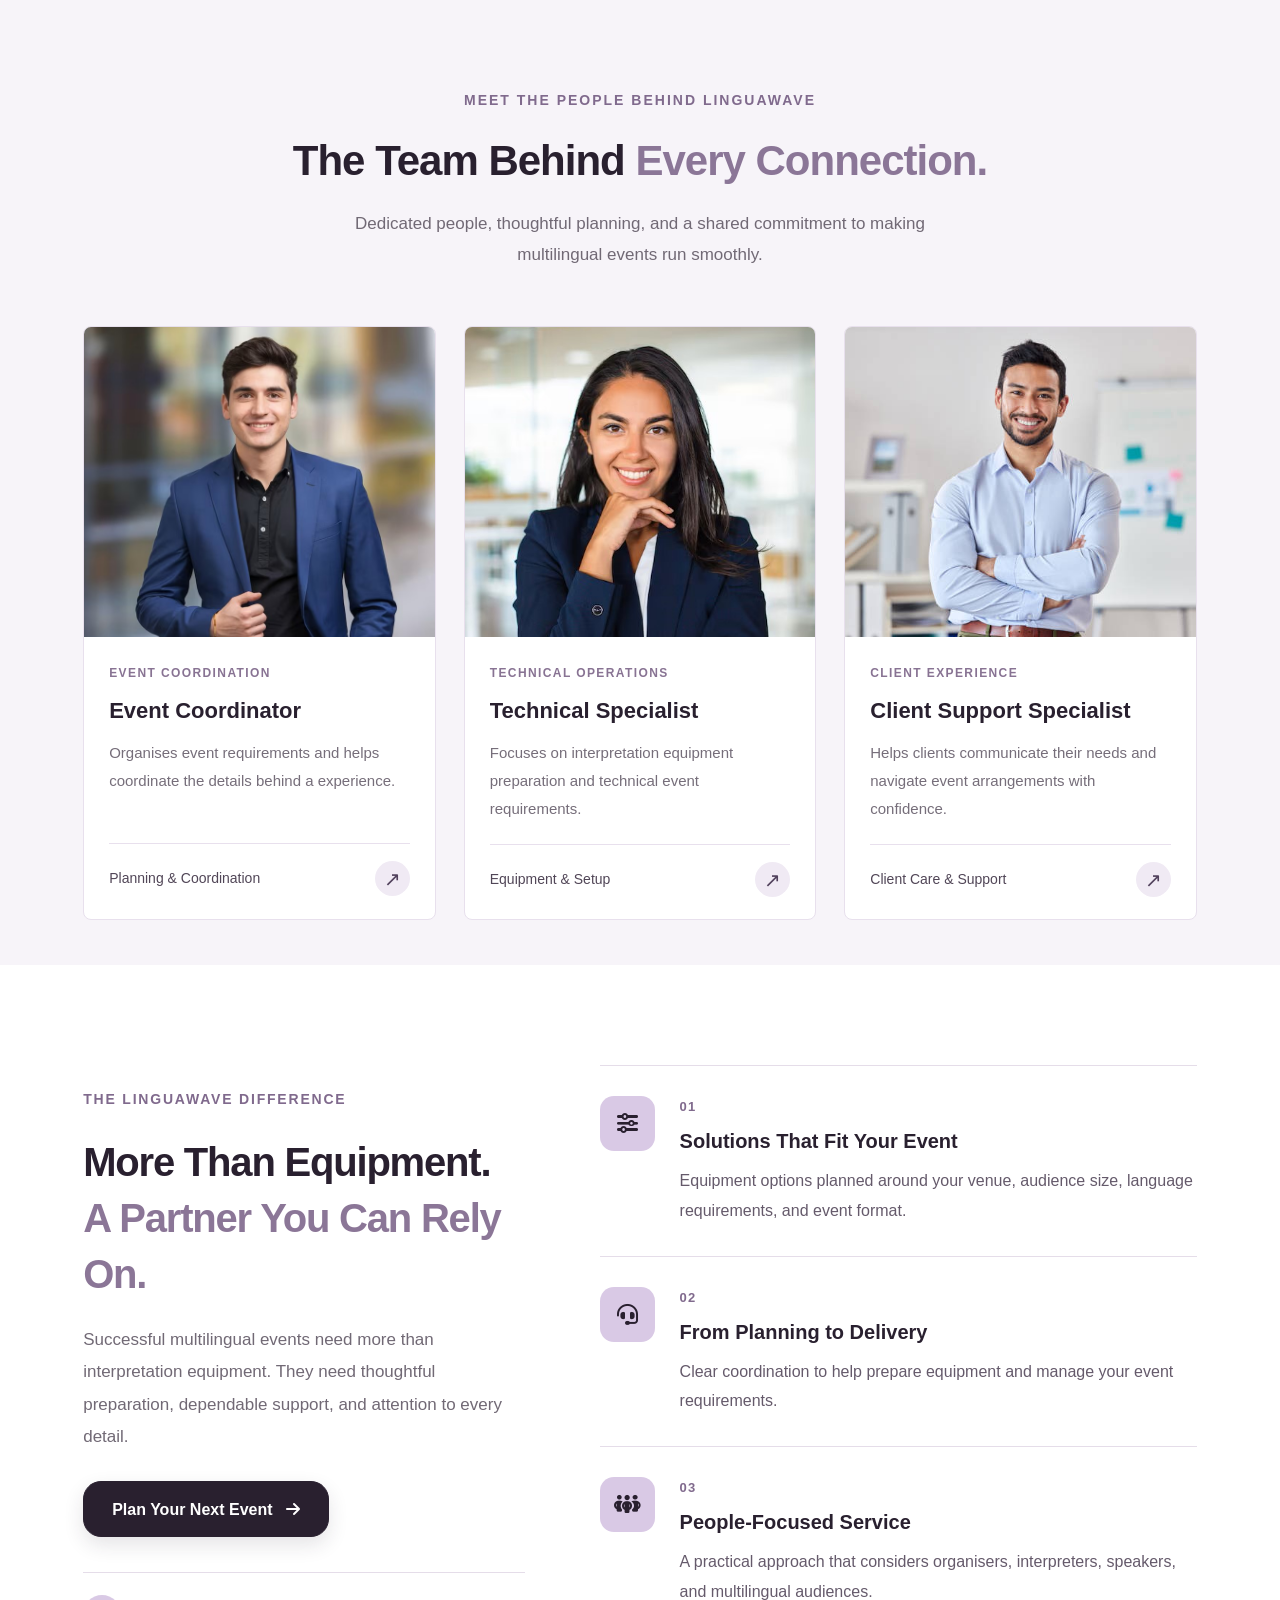
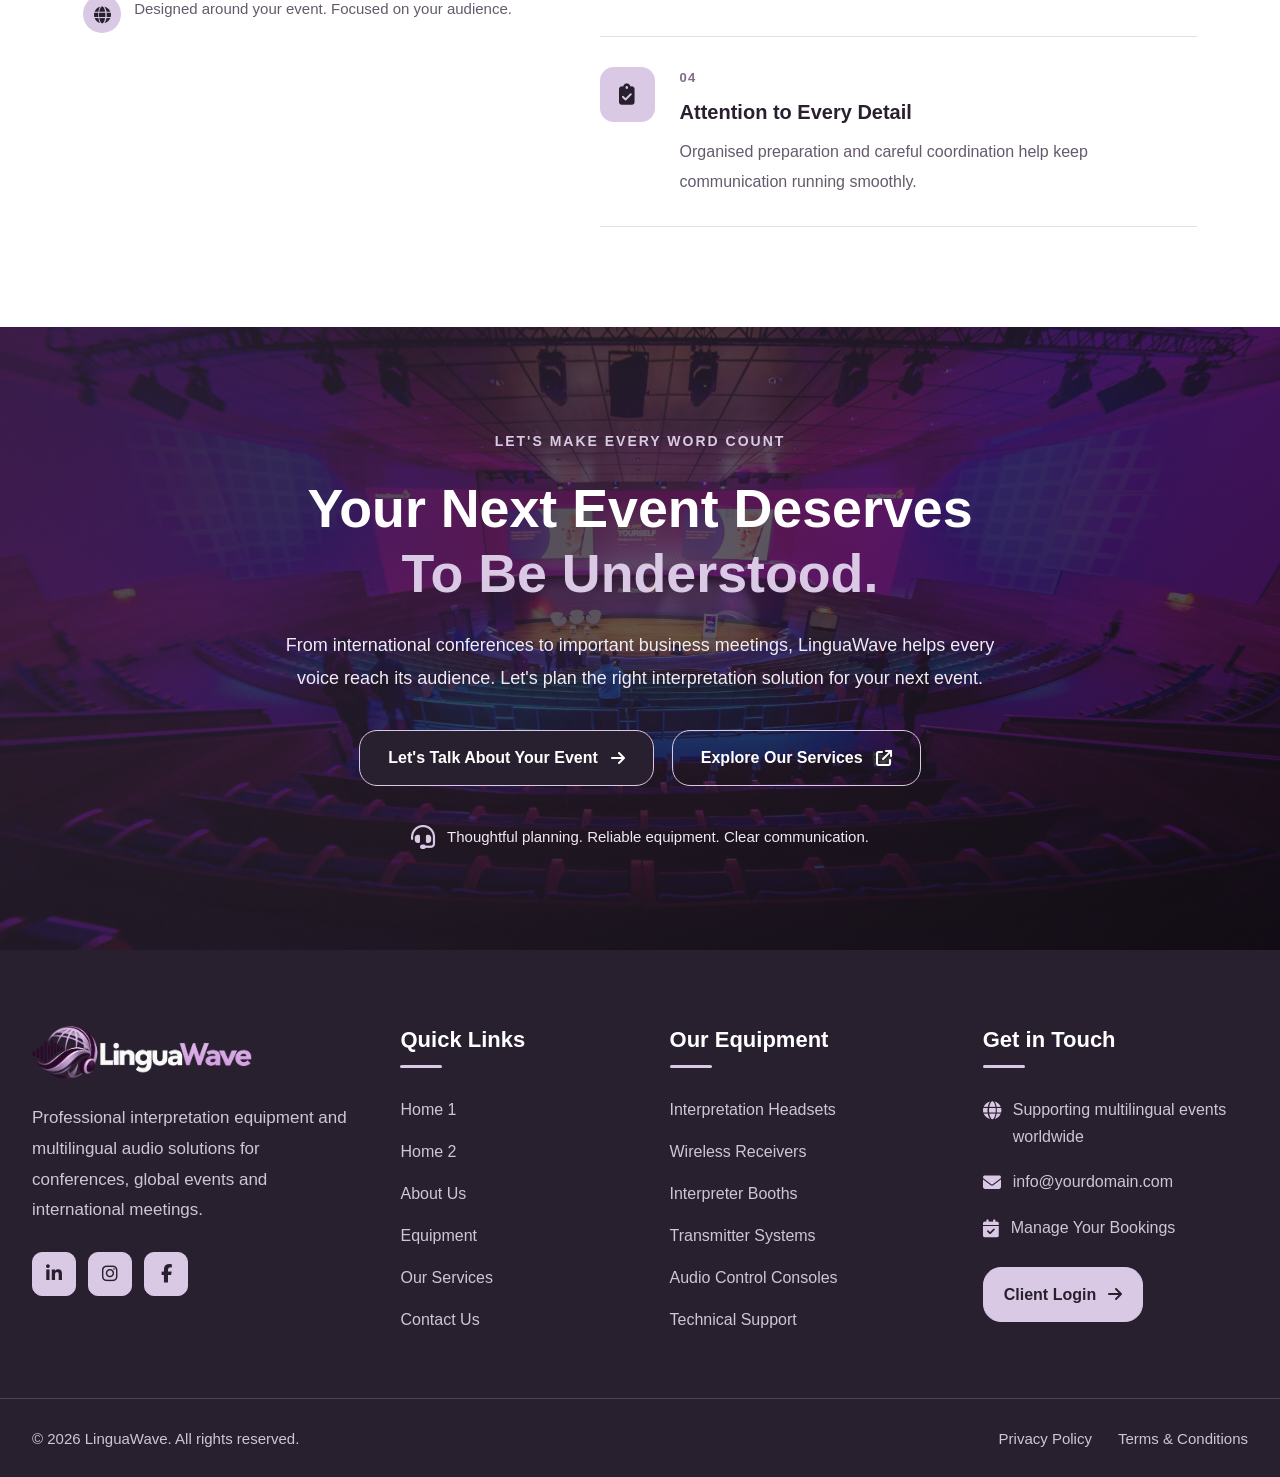
==== commit f0905be3: "Add files via upload" ====
--- a/about.html
+++ b/about.html
@@ -681,7 +681,7 @@
                         <h3>Event Coordinator</h3>
                         <p>
                             Organises event requirements and helps coordinate
-                            the details behind a smooth experience.
+                            the details behind a experience.
                         </p>
                         <div class="lwa-team-card-bottom">
                             <span>Planning & Coordination</span>
@@ -810,7 +810,7 @@
 
                         <div class="lwa-choose-feature-content">
                             <span class="lwa-choose-feature-index">02</span>
-                            <h3>Support From Planning to Delivery</h3>
+                            <h3>From Planning to Delivery</h3>
                             <p>
                                 Clear coordination to help prepare equipment
                                 and manage your event requirements.
--- a/css/style.css
+++ b/css/style.css
@@ -0,0 +1,28266 @@
+/* ==============================
+   LinguaWave - Global Styles
+================================= */
+
+:root {
+    /* Primary & Secondary Colors */
+    --primary-color: #29202F;
+    --secondary-color: #D9C9E5;
+
+    /* Text Colors */
+    --text-primary: #29202F;
+    --text-secondary: #655A6B;
+
+    /* Background Colors */
+    --background-color: #FFFFFF;
+    --surface-color: #F8F5FA;
+
+    /* Border */
+    --border-color: #E5DDE9;
+
+    /* Typography */
+    --heading-font: 'Sora', sans-serif;
+    --body-font: 'DM Sans', sans-serif;
+
+    /* Font Weights */
+    --heading-weight: 600;
+    --body-weight: 400;
+
+    /* Layout */
+    --container-width: 1320px;
+    --section-spacing: 88px;
+    --border-radius: 12px;
+
+    /* Transition */
+    --transition: all 0.3s ease;
+}
+
+/* ==============================
+   Reset
+================================= */
+
+* {
+    margin: 0;
+    padding: 0;
+    box-sizing: border-box;
+}
+
+html {
+    scroll-behavior: smooth;
+}
+
+body {
+    font-family: var(--body-font);
+    font-size: 17px;
+    font-weight: var(--body-weight);
+    line-height: 1.7;
+    color: var(--text-primary);
+    background-color: var(--background-color);
+    overflow-x: hidden;
+}
+
+img {
+    display: block;
+    max-width: 100%;
+    height: auto;
+}
+
+a {
+    color: inherit;
+    text-decoration: none;
+    transition: var(--transition);
+}
+
+button,
+input,
+textarea,
+select {
+    font: inherit;
+}
+
+button {
+    cursor: pointer;
+    border: none;
+}
+
+ul,
+ol {
+    list-style: none;
+}
+
+/* ==============================
+   Typography
+================================= */
+
+h1,
+h2,
+h3,
+h4,
+h5,
+h6 {
+    font-family: var(--heading-font);
+    font-weight: var(--heading-weight);
+    line-height: 1.3;
+    color: var(--primary-color);
+}
+
+h1 {
+    font-size: 54px;
+}
+
+h2 {
+    font-size: 42px;
+}
+
+h3 {
+    font-size: 29px;
+}
+
+p {
+    font-size: 17px;
+    font-weight: var(--body-weight);
+    line-height: 1.8;
+    color: var(--text-secondary);
+}
+
+/* ==============================
+   Container
+================================= */
+
+.container {
+    width: min(100% - 48px, var(--container-width));
+    margin-inline: auto;
+}
+
+/* ==============================
+   Buttons
+================================= */
+
+
+.btn {
+    display: inline-flex;
+    align-items: center;
+    justify-content: center;
+    gap: 10px;
+    padding: 14px 26px;
+    border-radius: var(--border-radius);
+    font-size: 16px;
+    font-weight: 600;
+    transition: var(--transition);
+}
+
+.btn-primary {
+    color: #FFFFFF;
+    background-color: var(--primary-color);
+}
+
+.btn-primary:hover {
+    background-color: #403247;
+}
+
+.btn-secondary {
+    color: var(--primary-color);
+    background-color: var(--secondary-color);
+}
+
+.btn-secondary:hover {
+    background-color: #CDB9DC;
+}
+
+/* ==============================
+   General Sections
+================================= */
+
+section {
+    padding-block: var(--section-spacing);
+}
+
+.section-heading {
+    margin-bottom: 20px;
+}
+
+.section-description {
+    max-width: 680px;
+}
+
+/* Section Heading */
+
+.section-heading {
+    max-width: 780px;
+    margin: 0 auto 48px;
+    text-align: center;
+}
+
+.section-label {
+    display: inline-block;
+    margin-bottom: 18px;
+    padding: 8px 16px;
+    background-color: var(--secondary-color);
+    color: var(--primary-color);
+    font-family: var(--body-font);
+    font-size: 14px;
+    font-weight: 600;
+    letter-spacing: 1.5px;
+    text-transform: uppercase;
+    border-radius: 6px;
+}
+
+.section-heading h2 {
+    margin-bottom: 20px;
+    font-family: var(--heading-font);
+    font-size: 42px;
+    font-weight: 600;
+    line-height: 1.3;
+    color: var(--primary-color);
+}
+
+.section-heading h2 span {
+    display: block;
+    color: var(--primary-color);
+}
+
+.section-heading p {
+    max-width: 680px;
+    margin: 0 auto;
+    font-family: var(--body-font);
+    font-size: 17px;
+    font-weight: 400;
+    line-height: 1.8;
+    color: var(--text-secondary);
+}
+
+/* Dark Mode */
+
+html.dark-mode .section-heading h2,
+html.dark-mode .section-heading h2 span {
+    color: var(--text-primary);
+}
+
+/* Responsive */
+
+@media (max-width: 768px) {
+    .section-heading {
+        margin-bottom: 36px;
+    }
+
+    .section-heading h2 {
+        font-size: 35px;
+    }
+
+    .section-heading p {
+        font-size: 17px;
+    }
+}
+
+@media (max-width: 360px) {
+    .section-heading h2 {
+        font-size: 31px;
+    }
+
+    .section-label {
+        font-size: 13px;
+    }
+}
+
+/* ==============================
+   Dark Mode
+================================= */
+
+html.dark-mode {
+    --text-primary: #F5EFF8;
+    --text-secondary: #D0C4D7;
+
+    --background-color: #29202F;
+    --surface-color: #352A3C;
+    --border-color: #514458;
+}
+
+html.dark-mode h1,
+html.dark-mode h2,
+html.dark-mode h3,
+html.dark-mode h4,
+html.dark-mode h5,
+html.dark-mode h6 {
+    color: #F5EFF8;
+}
+
+/* ==============================
+   Responsive Typography
+================================= */
+
+@media (max-width: 768px) {
+    :root {
+        --section-spacing: 64px;
+    }
+
+    h1 {
+        font-size: 40px;
+    }
+
+    h2 {
+        font-size: 33px;
+    }
+
+    h3 {
+        font-size: 25px;
+    }
+
+    .container {
+        width: min(100% - 36px, var(--container-width));
+    }
+}
+
+@media (max-width: 360px) {
+    h1 {
+        font-size: 34px;
+    }
+
+    h2 {
+        font-size: 29px;
+    }
+
+    .container {
+        width: min(100% - 28px, var(--container-width));
+    }
+}
+
+/* ==========================================
+   SCROLL TO TOP - HOME 2
+========================================== */
+
+.lw2-scroll-top {
+    position: fixed;
+    right: 6px;
+    bottom: 8px;
+    z-index: 9999;
+
+    display: flex;
+    align-items: center;
+    justify-content: center;
+
+    width: 38px;
+    height: 38px;
+    padding: 0;
+
+    border: 1px solid #D9C9E5;
+    border-radius: 50%;
+    background: #29202F;
+    color: #FFFFFF;
+
+    font-size: 12px;
+    cursor: pointer;
+
+    opacity: 0;
+    visibility: hidden;
+    pointer-events: none;
+    transform: translateY(12px);
+
+    box-shadow: 0 6px 20px rgba(41, 32, 47, 0.18);
+
+    transition:
+        opacity 0.3s ease,
+        visibility 0.3s ease,
+        transform 0.3s ease,
+        background 0.3s ease,
+        color 0.3s ease;
+}
+
+.lw2-scroll-top.is-visible {
+    opacity: 1;
+    visibility: visible;
+    pointer-events: auto;
+    transform: translateY(0);
+}
+
+.lw2-scroll-top:hover {
+    background: #D9C9E5;
+    color: #29202F;
+    transform: translateY(-4px);
+}
+
+.lw2-scroll-top:focus-visible {
+    outline: 3px solid #A98BEA;
+    outline-offset: 4px;
+}
+
+/* Dark mode */
+
+html.dark-mode .lw2-scroll-top {
+    border-color: #D9C9E5;
+    background: #D9C9E5;
+    color: #29202F;
+}
+
+html.dark-mode .lw2-scroll-top:hover {
+    background: #FFFFFF;
+    border-color: #FFFFFF;
+}
+
+/* RTL */
+
+html[dir="rtl"] .lw2-scroll-top {
+    right: auto;
+    left: 28px;
+}
+
+/****************************************************Header**************************************************************/
+
+/* =========================================
+   LinguaWave Header
+========================================= */
+
+:root {
+    --lw-header-height: 94px;
+    --lw-header-bg: #FFFFFF;
+    --lw-header-text: #29202F;
+    --lw-header-border: #E5DDE9;
+    --lw-header-hover: #F1EAF6;
+}
+
+/* Header Base */
+
+.lw-header {
+    position: sticky;
+    top: 0;
+    z-index: 1000;
+    width: 100%;
+    background: var(--lw-header-bg);
+    border-bottom: 1px solid var(--lw-header-border);
+    transition: background-color 0.3s ease,
+        border-color 0.3s ease;
+}
+
+.lw-header-container {
+    width: min(100% - 64px, 1440px);
+    min-height: var(--lw-header-height);
+    margin-inline: auto;
+    display: grid;
+    grid-template-columns: 1fr auto 1fr;
+    align-items: center;
+    gap: 28px;
+}
+
+/* Logo */
+
+.lw-logo {
+    display: inline-flex;
+    align-items: center;
+    justify-self: start;
+    min-width: 0;
+}
+
+.lw-logo img {
+    display: block;
+    width: 205px;
+    max-width: 100%;
+    height: auto;
+    object-fit: contain;
+}
+
+/* Desktop Navigation */
+
+.lw-desktop-nav {
+    display: flex;
+    align-items: center;
+    justify-content: center;
+    gap: 26px;
+    white-space: nowrap;
+}
+
+.lw-nav-link {
+    position: relative;
+    display: inline-flex;
+    align-items: center;
+    min-height: 44px;
+    padding: 8px 0;
+    color: var(--lw-header-text);
+    font-family: var(--body-font);
+    font-size: 16px;
+    font-weight: 600;
+    text-decoration: none;
+    transition: color 0.25s ease;
+}
+
+.lw-nav-link::after {
+    content: "";
+    position: absolute;
+    bottom: 0;
+    inset-inline-start: 0;
+    width: 0;
+    height: 3px;
+    background: var(--secondary-color);
+    border-radius: 5px;
+    transition: width 0.25s ease;
+}
+
+.lw-nav-link:hover,
+.lw-nav-link.active {
+    color: var(--primary-color);
+}
+
+.lw-nav-link:hover::after,
+.lw-nav-link.active::after {
+    width: 100%;
+}
+
+/* Header Actions */
+
+.lw-desktop-actions {
+    display: flex;
+    align-items: center;
+    justify-self: end;
+    gap: 12px;
+}
+
+.lw-icon-btn {
+    display: inline-flex;
+    align-items: center;
+    justify-content: center;
+    width: 44px;
+    height: 44px;
+    flex-shrink: 0;
+    color: var(--lw-header-text);
+    background: transparent;
+    border: 1px solid var(--lw-header-border);
+    border-radius: 10px;
+    font-size: 18px;
+    transition: all 0.25s ease;
+}
+
+.lw-icon-btn:hover,
+.lw-icon-btn.is-enabled {
+    color: var(--primary-color);
+    background: var(--secondary-color);
+    border-color: var(--secondary-color);
+}
+
+/* Login Button */
+
+.lw-login-btn {
+    display: inline-flex;
+    align-items: center;
+    justify-content: center;
+    gap: 10px;
+    min-height: 46px;
+    padding: 8px 18px;
+    color: #FFFFFF;
+    background: var(--primary-color);
+    border: 1px solid var(--primary-color);
+    border-radius: 10px;
+    font-family: var(--body-font);
+    font-size: 16px;
+    font-weight: 600;
+    text-decoration: none;
+    white-space: nowrap;
+    transition: all 0.25s ease;
+}
+
+.lw-login-btn:hover {
+    color: var(--primary-color);
+    background: var(--secondary-color);
+    border-color: var(--secondary-color);
+}
+
+/* Hide Mobile Elements on Desktop */
+
+.lw-menu-toggle,
+.lw-mobile-menu {
+    display: none;
+}
+
+/* Keyboard Accessibility */
+
+.lw-header a:focus-visible,
+.lw-header button:focus-visible {
+    outline: 3px solid var(--secondary-color);
+    outline-offset: 4px;
+}
+
+/* =========================================
+   Dark Mode
+========================================= */
+
+html.dark-mode {
+    --lw-header-bg: #29202F;
+    --lw-header-text: #F5EFF8;
+    --lw-header-border: #514458;
+    --lw-header-hover: #403247;
+}
+
+html.dark-mode .lw-nav-link:hover,
+html.dark-mode .lw-nav-link.active {
+    color: var(--secondary-color);
+}
+
+html.dark-mode .lw-icon-btn {
+    color: #F5EFF8;
+    border-color: #514458;
+}
+
+html.dark-mode .lw-icon-btn:hover,
+html.dark-mode .lw-icon-btn.is-enabled {
+    color: var(--primary-color);
+    background: var(--secondary-color);
+    border-color: var(--secondary-color);
+}
+
+html.dark-mode .lw-login-btn {
+    color: var(--primary-color);
+    background: var(--secondary-color);
+    border-color: var(--secondary-color);
+}
+
+html.dark-mode .lw-login-btn:hover {
+    color: #FFFFFF;
+    background: #403247;
+    border-color: #514458;
+}
+
+/* =========================================
+   Tablet + Mobile Navigation
+   Menu toggle visible through 1024px
+========================================= */
+
+@media (max-width: 1024px) {
+
+    .lw-header-container {
+        min-height: 82px;
+        width: calc(100% - 40px);
+        grid-template-columns: 1fr auto;
+        gap: 18px;
+    }
+
+    .lw-logo img {
+        width: 190px;
+    }
+
+    .lw-desktop-nav,
+    .lw-desktop-actions {
+        display: none;
+    }
+
+    .lw-menu-toggle {
+        display: flex;
+        flex-direction: column;
+        align-items: center;
+        justify-content: center;
+        gap: 6px;
+        width: 48px;
+        height: 48px;
+        padding: 10px;
+        color: var(--lw-header-text);
+        background: transparent;
+        border: 1px solid var(--lw-header-border);
+        border-radius: 10px;
+        cursor: pointer;
+        transition: background 0.25s ease;
+    }
+
+    .lw-menu-toggle:hover,
+    .lw-menu-toggle.is-open {
+        background: var(--secondary-color);
+    }
+
+    .lw-menu-toggle span {
+        display: block;
+        width: 23px;
+        height: 2px;
+        background: var(--lw-header-text);
+        border-radius: 5px;
+        transition: transform 0.25s ease,
+            opacity 0.25s ease;
+    }
+
+    .lw-menu-toggle.is-open span:nth-child(1) {
+        transform: translateY(8px) rotate(45deg);
+    }
+
+    .lw-menu-toggle.is-open span:nth-child(2) {
+        opacity: 0;
+    }
+
+    .lw-menu-toggle.is-open span:nth-child(3) {
+        transform: translateY(-8px) rotate(-45deg);
+    }
+
+    .lw-mobile-menu {
+        position: absolute;
+        top: 100%;
+        inset-inline: 0;
+        display: block;
+        max-height: calc(100dvh - 82px);
+        overflow-y: auto;
+        padding: 22px 24px 28px;
+        background: var(--lw-header-bg);
+        border-top: 1px solid var(--lw-header-border);
+        border-bottom: 1px solid var(--lw-header-border);
+        box-shadow: 0 14px 28px rgba(20, 10, 25, 0.10);
+        visibility: hidden;
+        opacity: 0;
+        pointer-events: none;
+        transform: translateY(-8px);
+        transition: opacity 0.25s ease,
+            transform 0.25s ease,
+            visibility 0.25s ease;
+    }
+
+    .lw-mobile-menu.is-open {
+        visibility: visible;
+        opacity: 1;
+        pointer-events: auto;
+        transform: translateY(0);
+    }
+
+    .lw-mobile-nav {
+        display: flex;
+        flex-direction: column;
+        gap: 4px;
+    }
+
+    .lw-mobile-nav .lw-nav-link {
+        display: flex;
+        width: 100%;
+        min-height: 48px;
+        padding: 12px 14px;
+        border-radius: 8px;
+    }
+
+    .lw-mobile-nav .lw-nav-link::after {
+        display: none;
+    }
+
+    .lw-mobile-nav .lw-nav-link:hover,
+    .lw-mobile-nav .lw-nav-link.active {
+        color: var(--primary-color);
+        background: var(--secondary-color);
+    }
+
+    .lw-mobile-actions {
+        display: grid;
+        grid-template-columns: 1fr 1fr;
+        gap: 12px;
+        margin-top: 20px;
+        padding-top: 20px;
+        border-top: 1px solid var(--lw-header-border);
+    }
+
+    .lw-mobile-action {
+        display: flex;
+        align-items: center;
+        justify-content: flex-start;
+        gap: 10px;
+        min-height: 48px;
+        padding: 12px;
+        color: var(--lw-header-text);
+        background: transparent;
+        border: 1px solid var(--lw-header-border);
+        border-radius: 9px;
+        font-size: 15px;
+        font-weight: 600;
+        text-align: start;
+        transition: all 0.25s ease;
+    }
+
+    .lw-mobile-action:hover,
+    .lw-mobile-action.is-enabled {
+        color: var(--primary-color);
+        background: var(--secondary-color);
+        border-color: var(--secondary-color);
+    }
+
+    .lw-mobile-login {
+        grid-column: 1 / -1;
+        width: 100%;
+    }
+
+    html.dark-mode .lw-mobile-nav .lw-nav-link:hover,
+    html.dark-mode .lw-mobile-nav .lw-nav-link.active {
+        color: var(--primary-color);
+        background: var(--secondary-color);
+    }
+}
+
+/* =========================================
+   Smaller Mobile Screens
+========================================= */
+
+@media (max-width: 480px) {
+
+    .lw-header-container {
+        width: calc(100% - 28px);
+        min-height: 74px;
+        gap: 12px;
+    }
+
+    .lw-logo img {
+        width: 158px;
+    }
+
+    .lw-menu-toggle {
+        width: 44px;
+        height: 44px;
+    }
+
+    .lw-mobile-menu {
+        max-height: calc(100dvh - 74px);
+        padding: 18px 16px 24px;
+    }
+
+    .lw-mobile-actions {
+        grid-template-columns: 1fr;
+    }
+
+    .lw-mobile-login {
+        grid-column: auto;
+    }
+}
+
+/* Reduced Motion */
+
+@media (prefers-reduced-motion: reduce) {
+
+    .lw-header *,
+    .lw-header *::before,
+    .lw-header *::after {
+        scroll-behavior: auto;
+        transition-duration: 0.01ms;
+    }
+}
+
+/******************************************************Footer************************************************************/
+
+
+/* =========================================
+   LinguaWave Footer
+========================================= */
+
+.lw-footer {
+    background: var(--primary-color);
+    color: #F5EFF8;
+}
+
+/* Footer Main */
+
+.lw-footer-main {
+    padding: 76px 0 64px;
+}
+
+.lw-footer-container {
+    width: min(100% - 64px, 1320px);
+    margin-inline: auto;
+
+    display: grid;
+    grid-template-columns: 1.45fr 1fr 1.2fr 1.2fr;
+    gap: 48px;
+}
+
+/* Brand */
+
+.lw-footer-logo {
+    display: inline-flex;
+    align-items: center;
+    margin-bottom: 24px;
+}
+
+.lw-footer-logo img {
+    width: 220px;
+    max-width: 100%;
+    height: auto;
+    object-fit: contain;
+}
+
+.lw-footer-description {
+    max-width: 340px;
+    margin-bottom: 26px;
+
+    color: #D0C4D7;
+    font-family: var(--body-font);
+    font-size: 17px;
+    font-weight: 400;
+    line-height: 1.8;
+}
+
+/* Social Icons */
+
+.lw-footer-socials {
+    display: flex;
+    align-items: center;
+    gap: 12px;
+}
+
+.lw-footer-socials a {
+    display: inline-flex;
+    align-items: center;
+    justify-content: center;
+
+    width: 44px;
+    height: 44px;
+
+    color: var(--primary-color);
+    background: var(--secondary-color);
+    border: 1px solid var(--secondary-color);
+    border-radius: 10px;
+
+    font-size: 18px;
+    transition: var(--transition);
+}
+
+.lw-footer-socials a:hover {
+    color: #FFFFFF;
+    background: transparent;
+    border-color: var(--secondary-color);
+    transform: translateY(-3px);
+}
+
+/* Footer Columns */
+
+.lw-footer-column h3 {
+    position: relative;
+    margin-bottom: 28px;
+    padding-bottom: 14px;
+
+    color: #FFFFFF;
+    font-family: var(--heading-font);
+    font-size: 22px;
+    font-weight: 600;
+}
+
+.lw-footer-column h3::after {
+    content: "";
+    position: absolute;
+    bottom: 0;
+    inset-inline-start: 0;
+
+    width: 42px;
+    height: 3px;
+
+    background: var(--secondary-color);
+    border-radius: 5px;
+}
+
+.lw-footer-column ul {
+    display: flex;
+    flex-direction: column;
+    gap: 13px;
+}
+
+.lw-footer-column ul li a {
+    display: inline-block;
+
+    color: #D0C4D7;
+    font-family: var(--body-font);
+    font-size: 16px;
+    font-weight: 400;
+
+    transition: var(--transition);
+}
+
+.lw-footer-column ul li a:hover {
+    color: var(--secondary-color);
+    transform: translateX(4px);
+}
+
+/* Contact */
+
+.lw-footer-contact>p {
+    display: flex;
+    align-items: flex-start;
+    gap: 12px;
+
+    margin-bottom: 18px;
+
+    color: #D0C4D7;
+    font-size: 16px;
+    line-height: 1.7;
+}
+
+.lw-footer-contact>p>i {
+    flex-shrink: 0;
+    margin-top: 6px;
+
+    color: var(--secondary-color);
+    font-size: 18px;
+}
+
+.lw-footer-contact>p a {
+    overflow-wrap: anywhere;
+    color: #D0C4D7;
+}
+
+.lw-footer-contact>p a:hover {
+    color: var(--secondary-color);
+}
+
+/* Footer CTA */
+
+.lw-footer-cta {
+    display: inline-flex;
+    align-items: center;
+    justify-content: center;
+    gap: 12px;
+
+    margin-top: 8px;
+    padding: 13px 20px;
+
+    color: var(--primary-color);
+    background: var(--secondary-color);
+    border: 1px solid var(--secondary-color);
+    border-radius: 9px;
+
+    font-size: 16px;
+    font-weight: 600;
+
+    transition: var(--transition);
+}
+
+.lw-footer-cta:hover {
+    color: #FFFFFF;
+    background: transparent;
+}
+
+.lw-footer-cta i {
+    transition: transform 0.25s ease;
+}
+
+.lw-footer-cta:hover i {
+    transform: translateX(4px);
+}
+
+/* Footer Bottom */
+
+.lw-footer-bottom {
+    border-top: 1px solid #514458;
+}
+
+.lw-footer-bottom-container {
+    width: min(100% - 64px, 1320px);
+    min-height: 78px;
+    margin-inline: auto;
+
+    display: flex;
+    align-items: center;
+    justify-content: space-between;
+    gap: 24px;
+}
+
+.lw-footer-bottom p {
+    color: #D0C4D7;
+    font-size: 15px;
+}
+
+.lw-footer-bottom-links {
+    display: flex;
+    flex-wrap: wrap;
+    align-items: center;
+    gap: 26px;
+}
+
+.lw-footer-bottom-links a {
+    color: #D0C4D7;
+    font-size: 15px;
+    transition: color 0.25s ease;
+}
+
+.lw-footer-bottom-links a:hover {
+    color: var(--secondary-color);
+}
+
+/* =========================================
+   Dark Mode
+========================================= */
+
+html.dark-mode .lw-footer {
+    background: #201925;
+}
+
+html.dark-mode .lw-footer-bottom {
+    border-color: #514458;
+}
+
+/* =========================================
+   Tablet — iPad Pro / iPad Mini
+========================================= */
+
+@media (max-width: 1024px) {
+    .lw-footer-main {
+        padding: 64px 0 48px;
+    }
+
+    .lw-footer-container {
+        width: calc(100% - 48px);
+        grid-template-columns: repeat(2, minmax(0, 1fr));
+        gap: 44px 36px;
+    }
+
+    .lw-footer-logo img {
+        width: 200px;
+    }
+
+    .lw-footer-bottom-container {
+        width: calc(100% - 48px);
+    }
+}
+
+/* =========================================
+   Mobile
+========================================= */
+
+@media (max-width: 600px) {
+    .lw-footer-main {
+        padding: 52px 0 38px;
+    }
+
+    .lw-footer-container {
+        width: calc(100% - 36px);
+        grid-template-columns: 1fr;
+        gap: 38px;
+    }
+
+    .lw-footer-brand,
+    .lw-footer-column {
+        min-width: 0;
+    }
+
+    .lw-footer-logo img {
+        width: 190px;
+    }
+
+    .lw-footer-column h3 {
+        margin-bottom: 22px;
+    }
+
+    .lw-footer-bottom-container {
+        width: calc(100% - 36px);
+        min-height: auto;
+        padding-block: 24px;
+
+        flex-direction: column;
+        align-items: flex-start;
+        gap: 14px;
+    }
+
+    .lw-footer-bottom-links {
+        gap: 12px 22px;
+    }
+}
+
+/* Small Mobile */
+
+@media (max-width: 360px) {
+
+    .lw-footer-container,
+    .lw-footer-bottom-container {
+        width: calc(100% - 28px);
+    }
+
+    .lw-footer-logo img {
+        width: 170px;
+    }
+
+    .lw-footer-bottom-links {
+        flex-direction: column;
+        align-items: flex-start;
+        gap: 10px;
+    }
+}
+
+/****************************************************Home page 1************************************************************************/
+
+
+/* ========================================
+   LINGUAWAVE HOME 1 - HERO SECTION
+======================================== */
+
+.lw-hero {
+    --lw-primary: #29202F;
+    --lw-secondary: #D9C9E5;
+    --lw-text: #17111F;
+    --lw-muted: #625A6C;
+    --lw-card: rgba(255, 255, 255, 0.94);
+
+    position: relative;
+    isolation: isolate;
+    min-height: 740px;
+    overflow: hidden;
+    padding: 30px 6.5% 0;
+    background:
+        radial-gradient(ellipse at 79% 35%, rgba(217, 201, 229, .52), transparent 34%),
+        linear-gradient(112deg, #FFFCFD 0%, #FBF6FA 48%, #F4EAF7 100%);
+    color: var(--lw-text);
+    font-family: "DM Sans", sans-serif;
+}
+
+.lw-hero *,
+.lw-hero *::before,
+.lw-hero *::after {
+    box-sizing: border-box;
+}
+
+.lw-hero a {
+    text-decoration: none;
+}
+
+.lw-hero-dots {
+    position: absolute;
+    z-index: -1;
+    top: 14px;
+    right: 0;
+    width: 65%;
+    height: 390px;
+    opacity: .32;
+    background-image: radial-gradient(#C9B4D9 1.25px, transparent 1.25px);
+    background-size: 7px 7px;
+    mask-image: radial-gradient(ellipse at center, #000 0%, transparent 72%);
+    -webkit-mask-image: radial-gradient(ellipse at center, #000 0%, transparent 72%);
+    pointer-events: none;
+}
+
+.lw-hero-orb {
+    position: absolute;
+    z-index: -1;
+    top: 100px;
+    right: 5%;
+    width: 540px;
+    height: 540px;
+    border-radius: 50%;
+    background: linear-gradient(140deg, rgba(217, 201, 229, .75), rgba(255, 255, 255, .08));
+    pointer-events: none;
+}
+
+.lw-hero-main {
+    position: relative;
+    display: grid;
+    grid-template-columns: 47% 53%;
+    align-items: center;
+    min-height: 510px;
+    max-width: 1450px;
+    margin: 0 auto;
+}
+
+.lw-hero-content {
+    position: relative;
+    z-index: 2;
+    padding: 12px 0 30px;
+}
+
+.lw-hero-eyebrow {
+    display: inline-flex;
+    align-items: center;
+    min-height: 37px;
+    padding: 0 18px;
+    margin-bottom: 30px;
+    border: 1px solid rgba(217, 201, 229, .5);
+    border-radius: 50px;
+    background: rgba(241, 232, 246, .72);
+    color: #684B82;
+    font-size: 12px;
+    font-weight: 600;
+    letter-spacing: 1.45px;
+}
+
+.lw-hero-content h1 {
+    max-width: 650px;
+    margin: 0;
+    color: #100C17;
+    font-family: "Sora", sans-serif;
+    font-size: clamp(42px, 4.1vw, 62px);
+    font-weight: 600;
+    line-height: 1.14;
+    letter-spacing: -2.8px;
+}
+
+.lw-hero-content h1 span {
+    display: block;
+    color: #846A9A;
+    background: linear-gradient(95deg, #5D456F 0%, #A28BB5 100%);
+    background-clip: text;
+    -webkit-background-clip: text;
+    -webkit-text-fill-color: transparent;
+}
+
+.lw-hero-description {
+    max-width: 530px;
+    margin: 22px 0 28px;
+    color: var(--lw-muted);
+    font-size: 19px;
+    font-weight: 400;
+    line-height: 1.65;
+}
+
+.lw-hero-actions {
+    display: flex;
+    align-items: center;
+    flex-wrap: wrap;
+    gap: 16px;
+}
+
+
+
+.lw-btn {
+    display: inline-flex;
+    align-items: center;
+    justify-content: center;
+    gap: 13px;
+    min-height: 56px;
+    padding: 0 28px;
+    border: 1px solid transparent;
+    border-radius: var(--border-radius);
+    font-family: var(--body-font);
+    font-size: 16px;
+    font-weight: 600;
+    transition: var(--transition);
+}
+
+.lw-btn:hover {
+    transform: translateY(-3px);
+}
+
+.lw-btn-primary {
+    background: var(--lw-primary);
+    color: #FFFFFF;
+    box-shadow: 0 8px 20px rgba(41, 32, 47, .12);
+}
+
+.lw-btn-primary:hover {
+    background: #40304B;
+    box-shadow: 0 12px 24px rgba(41, 32, 47, .18);
+}
+
+.lw-btn svg {
+    width: 20px;
+    height: 20px;
+    fill: none;
+    stroke: currentColor;
+    stroke-width: 1.8;
+    stroke-linecap: round;
+    stroke-linejoin: round;
+}
+
+.lw-btn-outline {
+    border-color: #9B7FB0;
+    background: rgba(255, 255, 255, .36);
+    color: var(--lw-primary);
+}
+
+.lw-btn-outline:hover {
+    background: #FFFFFF;
+    box-shadow: 0 8px 20px rgba(41, 32, 47, .07);
+}
+
+/* Fix: Live badge overlapping interpretation text */
+.lw-live-card {
+    width: 370px;
+    min-height: 91px;
+    gap: 12px;
+    padding: 16px 18px;
+}
+
+.lw-live-card .lw-float-copy {
+    flex: 1;
+    min-width: 0;
+    gap: 6px;
+}
+
+.lw-live-card .lw-float-copy strong,
+.lw-live-card .lw-float-copy small {
+    white-space: normal;
+}
+
+.lw-live-card .lw-float-copy strong {
+    font-size: 15px;
+    line-height: 1.4;
+}
+
+.lw-live-card .lw-float-copy small {
+    font-size: 13px;
+    line-height: 1.4;
+}
+
+.lw-live-card .lw-live-status {
+    flex: 0 0 auto;
+    margin-left: 0;
+    white-space: nowrap;
+}
+
+.lw-hero-wave {
+    position: absolute;
+    z-index: 1;
+    right: 0;
+    bottom: 0;
+    left: 0;
+    width: 100%;
+    height: 110px;
+    transform: translateY(-85px);
+    pointer-events: none;
+}
+
+.lw-hero-wave path {
+    fill: none;
+    stroke: #C9B0DC;
+    stroke-width: 1;
+}
+
+/* STATISTICS */
+
+.lw-hero-stats {
+    display: flex;
+    align-items: center;
+    flex-wrap: wrap;
+    gap: 23px;
+    margin-top: 54px;
+}
+
+.lw-stat {
+    display: flex;
+    align-items: center;
+    gap: 12px;
+}
+
+.lw-stat-icon {
+    display: grid;
+    flex: 0 0 auto;
+    place-items: center;
+    width: 49px;
+    height: 49px;
+    border-radius: 50%;
+    background: #EDE1F4;
+    color: #5A3778;
+}
+
+.lw-stat-icon svg {
+    width: 25px;
+    height: 25px;
+    fill: none;
+    stroke: currentColor;
+    stroke-width: 1.7;
+    stroke-linecap: round;
+    stroke-linejoin: round;
+}
+
+.lw-stat-copy {
+    display: flex;
+    flex-direction: column;
+    gap: 3px;
+}
+
+.lw-stat-copy strong {
+    color: var(--lw-text);
+    font-family: "Sora", sans-serif;
+    font-size: 18px;
+    font-weight: 600;
+}
+
+.lw-stat-copy small {
+    color: var(--lw-muted);
+    font-size: 12px;
+    font-weight: 400;
+    white-space: nowrap;
+}
+
+/* RIGHT VISUAL */
+
+.lw-hero-visual {
+    position: relative;
+    min-width: 0;
+    min-height: 520px;
+}
+
+.lw-visual-halo {
+    position: absolute;
+    top: -22px;
+    right: 7%;
+    width: 84%;
+    height: 405px;
+    border: 14px solid rgba(217, 201, 229, .68);
+    border-radius: 48% 52% 44% 56% / 46% 42% 58% 54%;
+    background: linear-gradient(145deg, rgba(217, 201, 229, .2), rgba(255, 255, 255, .05));
+    transform: rotate(-8deg);
+}
+
+.lw-conference-frame {
+    position: absolute;
+    top: -4px;
+    right: 13%;
+    width: 77%;
+    height: 390px;
+    overflow: hidden;
+    border-radius: 49% 51% 45% 55% / 43% 42% 58% 57%;
+    background: #D9C9E5;
+    box-shadow: 0 18px 50px rgba(69, 43, 85, .12);
+}
+
+.lw-conference-image {
+    display: block;
+    width: 100%;
+    height: 100%;
+    object-fit: cover;
+    object-position: center;
+}
+
+.lw-language-list {
+    position: absolute;
+    z-index: 4;
+    top: 78px;
+    right: -2%;
+    display: flex;
+    flex-direction: column;
+    gap: 9px;
+}
+
+.lw-language-pill {
+    display: flex;
+    align-items: center;
+    gap: 10px;
+    min-width: 126px;
+    min-height: 37px;
+    padding: 0 13px;
+    border: 1px solid rgba(255, 255, 255, .8);
+    border-radius: 40px;
+    background: var(--lw-card);
+    box-shadow: 0 5px 18px rgba(41, 32, 47, .08);
+    color: var(--lw-text);
+    font-size: 13px;
+    font-weight: 500;
+    backdrop-filter: blur(12px);
+}
+
+.lw-language-pill>span {
+    font-size: 17px;
+}
+
+.lw-more-languages>span {
+    color: #7D5B98;
+    font-size: 18px;
+}
+
+
+.lw-language-pill {
+    display: flex;
+    align-items: center;
+    gap: 10px;
+}
+
+.lw-flag {
+    display: block;
+    width: 23px;
+    height: 23px;
+    flex: 0 0 23px;
+    border-radius: 50%;
+    object-fit: cover;
+    box-shadow: 0 1px 4px rgba(41, 32, 47, 0.12);
+}
+
+.lw-more-icon {
+    display: inline-flex;
+    align-items: center;
+    justify-content: center;
+    width: 23px;
+    height: 23px;
+    color: #846A9A;
+    font-size: 20px;
+    font-weight: 500;
+}
+
+
+/* FLOATING INFO CARDS */
+
+.lw-float-card {
+    position: absolute;
+    z-index: 5;
+    display: flex;
+    align-items: center;
+    gap: 13px;
+    padding: 16px 18px;
+    border: 1px solid rgba(255, 255, 255, .85);
+    border-radius: 17px;
+    background: rgba(255, 252, 254, .95);
+    box-shadow: 0 12px 36px rgba(47, 30, 60, .12);
+    backdrop-filter: blur(15px);
+}
+
+.lw-live-card {
+    top: 52px;
+    left: -1%;
+    width: 325px;
+    min-height: 91px;
+}
+
+.lw-float-icon {
+    display: grid;
+    flex: 0 0 auto;
+    place-items: center;
+    width: 49px;
+    height: 49px;
+    border-radius: 50%;
+    background: #E9DDF3;
+    color: #553176;
+}
+
+.lw-float-icon svg {
+    width: 26px;
+    height: 26px;
+    fill: none;
+    stroke: currentColor;
+    stroke-width: 1.8;
+    stroke-linecap: round;
+    stroke-linejoin: round;
+}
+
+.lw-wave-icon svg {
+    width: 29px;
+    height: 29px;
+}
+
+.lw-float-copy {
+    display: flex;
+    min-width: 0;
+    flex-direction: column;
+    gap: 6px;
+}
+
+.lw-float-copy strong {
+    color: #211729;
+    font-family: "Sora", sans-serif;
+    font-size: 14px;
+    font-weight: 600;
+    white-space: nowrap;
+}
+
+.lw-float-copy small {
+    color: #6F6577;
+    font-size: 12px;
+    font-weight: 400;
+    line-height: 1.4;
+    white-space: nowrap;
+}
+
+.lw-live-status {
+    display: inline-flex;
+    align-items: center;
+    gap: 5px;
+    margin-left: auto;
+    padding: 5px 9px;
+    border-radius: 30px;
+    background: #D8F4E3;
+    color: #276A43;
+    font-size: 11px;
+    font-weight: 600;
+}
+
+.lw-live-status i {
+    width: 6px;
+    height: 6px;
+    border-radius: 50%;
+    background: #37A86A;
+}
+
+.lw-equipment-platform {
+    position: absolute;
+    z-index: 3;
+    right: 4%;
+    bottom: 1px;
+    display: flex;
+    align-items: center;
+    justify-content: center;
+    width: 90%;
+    height: 148px;
+    border: 1px solid rgba(255, 255, 255, .95);
+    border-radius: 50% 50% 35% 35% / 45% 45% 30% 30%;
+    background: linear-gradient(170deg, #FFFFFF 0%, #F4EDF8 65%, #D9C9E5 100%);
+    box-shadow:
+        0 17px 0 #E8DDEF,
+        0 28px 38px rgba(80, 53, 97, .13);
+}
+
+.lw-equipment-image {
+    position: absolute;
+    z-index: 4;
+    bottom: 26px;
+    left: 50%;
+    width: 90%;
+    height: 270px;
+    object-fit: contain;
+    object-position: center bottom;
+    transform: translateX(-50%);
+    filter: drop-shadow(0 12px 13px rgba(30, 20, 37, .15));
+}
+
+.lw-setup-card {
+    top: 350px;
+    right: -3%;
+    min-width: 245px;
+    min-height: 80px;
+}
+
+.lw-support-card {
+    right: auto;
+    bottom: -35px;
+    left: -8%;
+    min-width: 295px;
+    min-height: 84px;
+}
+
+/* BOTTOM TESTIMONIAL */
+
+.lw-hero-bottom {
+    position: relative;
+    z-index: 6;
+    display: flex;
+    align-items: center;
+    gap: 17px;
+    max-width: 1450px;
+    min-height: 132px;
+    margin: 28px auto 0;
+    padding: 12px 0 24px;
+}
+
+
+
+
+
+
+.lw-review-people {
+    display: flex;
+    align-items: center;
+    padding-left: 7px;
+}
+
+.lw-review-avatar {
+    display: block;
+    place-items: center;
+    width: 45px;
+    height: 45px;
+    flex: 0 0 45px;
+    margin-left: -9px;
+    border: 2px solid #FFFFFF;
+    border-radius: 50%;
+    object-fit: cover;
+    object-position: center;
+    background: #EDE1F4;
+    color: #FFFFFF;
+    box-shadow: 0 2px 7px rgba(41, 32, 47, 0.1);
+    font-family: "Sora", sans-serif;
+    font-size: 14px;
+    font-weight: 600;
+}
+
+.lw-review-avatar:nth-child(2) {
+    background: linear-gradient(145deg, #D3B8A6, #65536B);
+}
+
+.lw-review-avatar:nth-child(3) {
+    background: linear-gradient(145deg, #F0D4C5, #B68F9E);
+}
+
+.lw-review-content {
+    max-width: 410px;
+}
+
+.lw-review-stars {
+    margin-bottom: 5px;
+    color: #F4B72D;
+    font-size: 18px;
+    letter-spacing: 2px;
+}
+
+.lw-review-content p {
+    margin: 0 0 5px;
+    color: #554B60;
+    font-size: 13px;
+    font-weight: 400;
+    line-height: 1.55;
+}
+
+.lw-review-content>span {
+    color: #62576C;
+    font-size: 12px;
+}
+
+.lw-scroll-down {
+    display: grid;
+    place-items: center;
+    width: 48px;
+    height: 48px;
+    margin-left: auto;
+    margin-right: 3%;
+    border: 1px solid #B99CCF;
+    border-radius: 50%;
+    background: rgba(217, 201, 229, .68);
+    color: #4B3262;
+    transition: transform .2s ease, background .2s ease;
+}
+
+.lw-scroll-down:hover {
+    transform: translateY(4px);
+    background: #D9C9E5;
+}
+
+.lw-scroll-down svg {
+    width: 22px;
+    height: 22px;
+    fill: none;
+    stroke: currentColor;
+    stroke-width: 1.7;
+    stroke-linecap: round;
+    stroke-linejoin: round;
+}
+
+/* DECORATIVE WAVE */
+
+.lw-hero-wave {
+    position: absolute;
+    z-index: 1;
+    right: 0;
+    bottom: -1px;
+    left: 0;
+    width: 100%;
+    height: 110px;
+    pointer-events: none;
+}
+
+.lw-hero-wave path {
+    fill: none;
+    stroke: #C9B0DC;
+    stroke-width: 1;
+}
+
+/* RTL SUPPORT */
+
+html[dir="rtl"] .lw-hero {
+    direction: rtl;
+}
+
+html[dir="rtl"] .lw-hero-content {
+    text-align: right;
+}
+
+html[dir="rtl"] .lw-hero-actions,
+html[dir="rtl"] .lw-hero-stats {
+    flex-direction: row;
+}
+
+html[dir="rtl"] .lw-hero-visual {
+    direction: ltr;
+}
+
+html[dir="rtl"] .lw-scroll-down {
+    margin-right: 0;
+    margin-left: 3%;
+}
+
+html[dir="rtl"] .lw-hero-wave {
+    transform: scaleX(-1);
+}
+
+@media (prefers-reduced-motion: reduce) {
+
+    .lw-hero *,
+    .lw-hero *::before,
+    .lw-hero *::after {
+        transition: none !important;
+        animation: none !important;
+        scroll-behavior: auto !important;
+    }
+}
+
+html[dir="rtl"] .lw-review-people {
+    padding-left: 0;
+    padding-right: 3px;
+}
+
+html[dir="rtl"] .lw-review-avatar {
+    margin-left: 0;
+    margin-right: -7px;
+}
+
+
+/* =========================================
+   LINGUAWAVE HOME 1 - ABOUT SECTION
+========================================= */
+
+.lw-about-section {
+    position: relative;
+    isolation: isolate;
+    overflow: hidden;
+    padding: 105px 6.5%;
+    background: #FFFFFF;
+    color: #29202F;
+}
+
+.lw-about-container {
+    display: grid;
+    grid-template-columns: minmax(0, 0.95fr) minmax(0, 1.05fr);
+    align-items: center;
+    gap: 76px;
+    width: 100%;
+    max-width: 1450px;
+    margin: 0 auto;
+}
+
+/* LEFT IMAGE */
+
+.lw-about-visual {
+    position: relative;
+    min-width: 0;
+    padding: 0 22px 25px 0;
+}
+
+.lw-about-image-frame {
+    position: relative;
+    z-index: 1;
+    height: 535px;
+    overflow: hidden;
+    border-radius: 180px 180px 24px 24px;
+    background: #EDE3F2;
+    box-shadow: 0 24px 60px rgba(41, 32, 47, 0.10);
+}
+
+.lw-about-main-image {
+    display: block;
+    width: 100%;
+    height: 100%;
+    object-fit: cover;
+    object-position: center;
+    transition: transform 0.65s ease;
+}
+
+.lw-about-image-frame:hover .lw-about-main-image {
+    transform: scale(1.035);
+}
+
+.lw-about-image-shade {
+    position: absolute;
+    z-index: 2;
+    inset: 0 22px 25px 0;
+    border-radius: 180px 180px 24px 24px;
+    background: linear-gradient(180deg,
+            transparent 48%,
+            rgba(25, 17, 33, 0.55) 100%);
+    pointer-events: none;
+}
+
+/* IMAGE CAPTION */
+
+.lw-about-image-caption {
+    position: absolute;
+    z-index: 4;
+    right: 0;
+    bottom: 61px;
+    left: 22px;
+    display: flex;
+    align-items: center;
+    gap: 15px;
+    padding: 20px;
+    border: 1px solid rgba(255, 255, 255, 0.75);
+    border-radius: 16px;
+    background: rgba(255, 255, 255, 0.95);
+    box-shadow: 0 12px 35px rgba(41, 32, 47, 0.13);
+    backdrop-filter: blur(12px);
+}
+
+.lw-about-caption-icon {
+    display: grid;
+    flex: 0 0 49px;
+    place-items: center;
+    width: 49px;
+    height: 49px;
+    border-radius: 14px;
+    background: #EDE1F4;
+    color: #5A3778;
+}
+
+.lw-about-caption-icon svg {
+    width: 26px;
+    height: 26px;
+    fill: none;
+    stroke: currentColor;
+    stroke-width: 1.6;
+    stroke-linecap: round;
+    stroke-linejoin: round;
+}
+
+.lw-about-image-caption>div {
+    display: flex;
+    flex-direction: column;
+    gap: 5px;
+}
+
+.lw-about-image-caption strong {
+    color: #29202F;
+    font-family: "Sora", sans-serif;
+    font-size: 16px;
+    font-weight: 600;
+}
+
+.lw-about-image-caption>div span {
+    color: #716679;
+    font-size: 14px;
+    line-height: 1.5;
+}
+
+/* EXPERIENCE CARD */
+
+.lw-about-experience {
+    position: absolute;
+    z-index: 4;
+    top: 45px;
+    right: -10px;
+    display: flex;
+    flex-direction: column;
+    gap: 5px;
+    min-width: 180px;
+    padding: 20px 22px;
+    border: 1px solid rgba(255, 255, 255, 0.8);
+    border-radius: 17px;
+    background: #29202F;
+    box-shadow: 0 15px 35px rgba(41, 32, 47, 0.20);
+}
+
+.lw-about-experience-number {
+    color: #D9C9E5;
+    font-family: "Sora", sans-serif;
+    font-size: 30px;
+    font-weight: 600;
+    line-height: 1.25;
+}
+
+.lw-about-experience-label {
+    color: #F5EFF8;
+    font-size: 13px;
+    font-weight: 500;
+}
+
+.lw-about-decoration {
+    position: absolute;
+    z-index: -1;
+    right: -15px;
+    bottom: 0;
+    width: 180px;
+    height: 180px;
+    border: 1px solid #D9C9E5;
+    border-radius: 24px;
+    background-image: radial-gradient(#BDA7CD 1.5px,
+            transparent 1.5px);
+    background-size: 12px 12px;
+}
+
+/* RIGHT CONTENT */
+
+.lw-about-content {
+    min-width: 0;
+    padding: 12px 0;
+}
+
+.lw-about-eyebrow {
+    display: inline-flex;
+    align-items: center;
+    gap: 12px;
+    margin-bottom: 22px;
+    color: #806194;
+    font-size: 14px;
+    font-weight: 700;
+    letter-spacing: 1.8px;
+}
+
+.lw-about-eyebrow-line {
+    display: inline-block;
+    width: 34px;
+    height: 2px;
+    border-radius: 5px;
+    background: #B39AC7;
+}
+
+.lw-about-content h2 {
+    margin: 0 0 23px;
+    color: #29202F;
+    font-family: "Sora", sans-serif;
+    font-size: 42px;
+    font-weight: 600;
+    line-height: 1.28;
+    letter-spacing: -1.3px;
+}
+
+.lw-about-content h2 span {
+    display: block;
+    color: #8B719F;
+}
+
+.lw-about-intro {
+    margin: 0 0 15px;
+    color: #5F5667;
+    font-size: 18px;
+    font-weight: 500;
+    line-height: 1.8;
+}
+
+.lw-about-description {
+    margin: 0;
+    color: #777080;
+    font-size: 17px;
+    font-weight: 400;
+    line-height: 1.85;
+}
+
+/* BENEFIT GRID */
+
+.lw-about-features {
+    display: grid;
+    grid-template-columns: repeat(2, minmax(0, 1fr));
+    gap: 26px 28px;
+    margin-top: 33px;
+    padding-top: 28px;
+    border-top: 1px solid #E9E1ED;
+}
+
+.lw-about-feature {
+    display: flex;
+    align-items: flex-start;
+    gap: 13px;
+    min-width: 0;
+}
+
+.lw-about-feature-icon {
+    display: grid;
+    flex: 0 0 47px;
+    place-items: center;
+    width: 47px;
+    height: 47px;
+    border-radius: 14px;
+    background: #F0E7F5;
+    color: #64477C;
+}
+
+.lw-about-feature-icon svg {
+    width: 24px;
+    height: 24px;
+    fill: none;
+    stroke: currentColor;
+    stroke-width: 1.7;
+    stroke-linecap: round;
+    stroke-linejoin: round;
+}
+
+.lw-about-feature h3 {
+    margin: 1px 0 6px;
+    color: #29202F;
+    font-family: "Sora", sans-serif;
+    font-size: 16px;
+    font-weight: 600;
+    line-height: 1.5;
+}
+
+.lw-about-feature p {
+    margin: 0;
+    color: #79717F;
+    font-size: 15px;
+    font-weight: 400;
+    line-height: 1.65;
+}
+
+/* BUTTONS */
+
+.lw-about-actions {
+    display: flex;
+    align-items: center;
+    flex-wrap: wrap;
+    gap: 26px;
+    margin-top: 35px;
+}
+
+.lw-about-primary-btn {
+    display: inline-flex;
+    align-items: center;
+    justify-content: center;
+    gap: 13px;
+    min-height: 53px;
+    padding: 0 24px;
+    border: 1px solid #29202F;
+    border-radius: 12px;
+    background: #29202F;
+    color: #FFFFFF;
+    font-size: 16px;
+    font-weight: 600;
+    transition: background 0.25s ease, transform 0.25s ease;
+}
+
+.lw-about-primary-btn:hover {
+    transform: translateY(-2px);
+    background: #44334F;
+}
+
+.lw-about-primary-btn svg {
+    width: 20px;
+    height: 20px;
+    fill: none;
+    stroke: currentColor;
+    stroke-width: 1.8;
+    stroke-linecap: round;
+    stroke-linejoin: round;
+}
+
+.lw-about-text-link {
+    display: inline-flex;
+    align-items: center;
+    gap: 9px;
+    color: #5F466F;
+    font-size: 16px;
+    font-weight: 600;
+    transition: color 0.25s ease;
+}
+
+.lw-about-text-link:hover {
+    color: #9275A5;
+}
+
+.lw-about-text-link span {
+    font-size: 20px;
+}
+
+/* DARK MODE */
+
+html.dark-mode .lw-about-section {
+    background: #29202F;
+    color: #F5EFF8;
+}
+
+html.dark-mode .lw-about-content h2,
+html.dark-mode .lw-about-feature h3 {
+    color: #F5EFF8;
+}
+
+html.dark-mode .lw-about-content h2 span {
+    color: #D9C9E5;
+}
+
+html.dark-mode .lw-about-intro {
+    color: #D0C4D7;
+}
+
+html.dark-mode .lw-about-description,
+html.dark-mode .lw-about-feature p {
+    color: #BFB2C8;
+}
+
+html.dark-mode .lw-about-features {
+    border-color: #514458;
+}
+
+html.dark-mode .lw-about-feature-icon {
+    background: #403247;
+    color: #D9C9E5;
+}
+
+html.dark-mode .lw-about-image-caption {
+    border-color: #514458;
+    background: #352A3C;
+}
+
+html.dark-mode .lw-about-image-caption strong {
+    color: #F5EFF8;
+}
+
+html.dark-mode .lw-about-image-caption>div span {
+    color: #D0C4D7;
+}
+
+html.dark-mode .lw-about-primary-btn {
+    border-color: #D9C9E5;
+    background: #D9C9E5;
+    color: #29202F;
+}
+
+html.dark-mode .lw-about-primary-btn:hover {
+    background: #E7DDF0;
+}
+
+html.dark-mode .lw-about-text-link {
+    color: #D9C9E5;
+}
+
+html.dark-mode .lw-about-experience {
+    border-color: #514458;
+}
+
+/* RTL */
+
+html[dir="rtl"] .lw-about-section {
+    direction: rtl;
+}
+
+html[dir="rtl"] .lw-about-visual {
+    padding: 0 0 25px 22px;
+}
+
+html[dir="rtl"] .lw-about-image-shade {
+    inset: 0 0 25px 22px;
+}
+
+html[dir="rtl"] .lw-about-image-caption {
+    right: 22px;
+    left: 0;
+}
+
+html[dir="rtl"] .lw-about-experience {
+    right: auto;
+    left: -10px;
+}
+
+html[dir="rtl"] .lw-about-decoration {
+    right: auto;
+    left: -15px;
+}
+
+html[dir="rtl"] .lw-about-primary-btn svg {
+    transform: scaleX(-1);
+}
+
+
+/* =========================================
+   LINGUAWAVE HOME 1 - SERVICES SECTION
+========================================= */
+
+.lw-services-section {
+    position: relative;
+    isolation: isolate;
+    overflow: hidden;
+    padding: 100px 6.5% 105px;
+    background: #F8F5FA;
+    color: #29202F;
+}
+
+.lw-services-container {
+    width: 100%;
+    max-width: 1450px;
+    margin: 0 auto;
+}
+
+/* SECTION HEADING */
+
+.lw-services-heading {
+    display: flex;
+    align-items: flex-end;
+    justify-content: space-between;
+    gap: 35px;
+    margin-bottom: 43px;
+}
+
+.lw-services-heading-content {
+    max-width: 750px;
+}
+
+.lw-services-eyebrow {
+    display: inline-flex;
+    align-items: center;
+    gap: 11px;
+    margin-bottom: 18px;
+    color: #806194;
+    font-size: 14px;
+    font-weight: 700;
+    letter-spacing: 1.8px;
+}
+
+.lw-services-eyebrow>span {
+    display: inline-block;
+    width: 32px;
+    height: 2px;
+    border-radius: 5px;
+    background: #B39AC7;
+}
+
+.lw-services-heading h2 {
+    margin: 0 0 16px;
+    color: #29202F;
+    font-family: "Sora", sans-serif;
+    font-size: 39px;
+    font-weight: 600;
+    line-height: 1.35;
+    letter-spacing: -1.2px;
+}
+
+.lw-services-heading h2 span {
+    color: #8B719F;
+}
+
+.lw-services-heading-content>p {
+    max-width: 670px;
+    margin: 0;
+    color: #716879;
+    font-size: 17px;
+    font-weight: 400;
+    line-height: 1.8;
+}
+
+.lw-services-view-all {
+    display: inline-flex;
+    flex: 0 0 auto;
+    align-items: center;
+    justify-content: center;
+    gap: 11px;
+    min-height: 49px;
+    padding: 0 19px;
+    border: 1px solid #BCA8CB;
+    border-radius: 12px;
+    color: #4C365D;
+    font-size: 15px;
+    font-weight: 600;
+    transition: background .25s ease, color .25s ease;
+}
+
+.lw-services-view-all:hover {
+    background: #29202F;
+    border-color: #29202F;
+    color: #FFFFFF;
+}
+
+.lw-services-view-all svg,
+.lw-services-note-btn svg {
+    width: 19px;
+    height: 19px;
+    fill: none;
+    stroke: currentColor;
+    stroke-width: 1.8;
+    stroke-linecap: round;
+    stroke-linejoin: round;
+}
+
+/* SERVICE GRID */
+
+.lw-services-grid {
+    display: grid;
+    grid-template-columns: repeat(4, minmax(0, 1fr));
+    gap: 23px;
+}
+
+.lw-service-card {
+    min-width: 0;
+    overflow: hidden;
+    border: 1px solid #EAE2EF;
+    border-radius: 19px;
+    background: #FFFFFF;
+    box-shadow: 0 8px 28px rgba(41, 32, 47, .035);
+    transition: transform .3s ease, box-shadow .3s ease;
+}
+
+.lw-service-card:hover {
+    transform: translateY(-6px);
+    box-shadow: 0 18px 42px rgba(41, 32, 47, .10);
+}
+
+/* SERVICE IMAGE */
+
+.lw-service-image {
+    position: relative;
+    height: 220px;
+    overflow: hidden;
+    background: #E8DDED;
+}
+
+.lw-service-image::after {
+    position: absolute;
+    inset: 0;
+    content: "";
+    background: linear-gradient(180deg,
+            rgba(41, 32, 47, .02) 40%,
+            rgba(41, 32, 47, .22) 100%);
+    pointer-events: none;
+}
+
+.lw-service-image img {
+    display: block;
+    width: 100%;
+    height: 100%;
+    object-fit: cover;
+    transition: transform .55s ease;
+}
+
+.lw-service-card:hover .lw-service-image img {
+    transform: scale(1.055);
+}
+
+.lw-service-number {
+    position: absolute;
+    z-index: 2;
+    top: 15px;
+    left: 15px;
+    display: grid;
+    place-items: center;
+    width: 42px;
+    height: 42px;
+    border: 1px solid rgba(255, 255, 255, .7);
+    border-radius: 12px;
+    background: rgba(255, 255, 255, .92);
+    color: #4C365D;
+    font-family: "Sora", sans-serif;
+    font-size: 14px;
+    font-weight: 600;
+    backdrop-filter: blur(10px);
+}
+
+/* SERVICE CONTENT */
+
+.lw-service-body {
+    display: flex;
+    flex-direction: column;
+    align-items: flex-start;
+    min-height: 285px;
+    padding: 24px 21px 23px;
+}
+
+.lw-service-tag {
+    display: inline-block;
+    margin-bottom: 13px;
+    color: #8B719F;
+    font-size: 11px;
+    font-weight: 700;
+    letter-spacing: 1.1px;
+    line-height: 1.5;
+}
+
+.lw-service-body h3 {
+    margin: 0 0 12px;
+    color: #29202F;
+    font-family: "Sora", sans-serif;
+    font-size: 19px;
+    font-weight: 600;
+    line-height: 1.5;
+}
+
+.lw-service-body p {
+    margin: 0 0 23px;
+    color: #777080;
+    font-size: 15px;
+    font-weight: 400;
+    line-height: 1.75;
+}
+
+.lw-service-link {
+    display: inline-flex;
+    align-items: center;
+    gap: 10px;
+    margin-top: auto;
+    color: #5C4170;
+    font-size: 15px;
+    font-weight: 700;
+    transition: color .2s ease, gap .2s ease;
+}
+
+.lw-service-link span {
+    font-size: 19px;
+    line-height: 1;
+}
+
+.lw-service-link:hover {
+    gap: 15px;
+    color: #9677AD;
+}
+
+/* BOTTOM CTA STRIP */
+
+.lw-services-note {
+    display: flex;
+    align-items: center;
+    gap: 19px;
+    margin-top: 36px;
+    padding: 25px 28px;
+    border: 1px solid #E3D6EB;
+    border-radius: 18px;
+    background: linear-gradient(100deg, #F0E7F5, #FFFFFF);
+}
+
+.lw-services-note-icon {
+    display: grid;
+    flex: 0 0 50px;
+    place-items: center;
+    width: 50px;
+    height: 50px;
+    border-radius: 15px;
+    background: #29202F;
+    color: #D9C9E5;
+}
+
+.lw-services-note-icon svg {
+    width: 25px;
+    height: 25px;
+    fill: none;
+    stroke: currentColor;
+    stroke-width: 1.7;
+    stroke-linecap: round;
+    stroke-linejoin: round;
+}
+
+.lw-services-note-text {
+    display: flex;
+    flex: 1;
+    flex-direction: column;
+    gap: 6px;
+}
+
+.lw-services-note-text strong {
+    color: #29202F;
+    font-family: "Sora", sans-serif;
+    font-size: 17px;
+    font-weight: 600;
+}
+
+.lw-services-note-text span {
+    color: #716879;
+    font-size: 15px;
+    line-height: 1.6;
+}
+
+.lw-services-note-btn {
+    display: inline-flex;
+    align-items: center;
+    justify-content: center;
+    gap: 10px;
+    min-height: 49px;
+    padding: 0 19px;
+    border-radius: 11px;
+    background: #29202F;
+    color: #FFFFFF;
+    font-size: 15px;
+    font-weight: 600;
+    transition: background .25s ease, transform .25s ease;
+}
+
+.lw-services-note-btn:hover {
+    transform: translateY(-2px);
+    background: #46354F;
+}
+
+/* DARK MODE */
+
+html.dark-mode .lw-services-section {
+    background: #211A26;
+    color: #F5EFF8;
+}
+
+html.dark-mode .lw-services-heading h2,
+html.dark-mode .lw-service-body h3,
+html.dark-mode .lw-services-note-text strong {
+    color: #F5EFF8;
+}
+
+html.dark-mode .lw-services-heading h2 span {
+    color: #D9C9E5;
+}
+
+html.dark-mode .lw-services-heading-content>p,
+html.dark-mode .lw-service-body p,
+html.dark-mode .lw-services-note-text span {
+    color: #BFB2C8;
+}
+
+html.dark-mode .lw-service-card {
+    border-color: #403448;
+    background: #29202F;
+}
+
+html.dark-mode .lw-service-number {
+    border-color: #514458;
+    background: #352A3C;
+    color: #F5EFF8;
+}
+
+html.dark-mode .lw-service-link,
+html.dark-mode .lw-services-view-all {
+    color: #D9C9E5;
+}
+
+html.dark-mode .lw-services-view-all {
+    border-color: #6A5578;
+}
+
+html.dark-mode .lw-services-view-all:hover {
+    background: #D9C9E5;
+    color: #29202F;
+}
+
+html.dark-mode .lw-services-note {
+    border-color: #403448;
+    background: linear-gradient(100deg, #302538, #29202F);
+}
+
+html.dark-mode .lw-services-note-btn {
+    background: #D9C9E5;
+    color: #29202F;
+}
+
+html.dark-mode .lw-services-note-btn:hover {
+    background: #E7DDF0;
+}
+
+/* RTL */
+
+html[dir="rtl"] .lw-services-section {
+    direction: rtl;
+}
+
+html[dir="rtl"] .lw-service-number {
+    right: 15px;
+    left: auto;
+}
+
+html[dir="rtl"] .lw-services-view-all svg,
+html[dir="rtl"] .lw-services-note-btn svg {
+    transform: scaleX(-1);
+}
+
+
+/* =========================================
+   LINGUAWAVE HOME 1 - SECTION 4
+   HOW IT WORKS
+========================================= */
+
+.lw-process-section {
+    position: relative;
+    isolation: isolate;
+    overflow: hidden;
+    padding: 100px 6.5% 105px;
+    background: #FFFFFF;
+    color: #29202F;
+}
+
+.lw-process-container {
+    width: 100%;
+    max-width: 1450px;
+    margin: 0 auto;
+}
+
+/* HEADING */
+
+.lw-process-heading {
+    max-width: 760px;
+    margin: 0 auto 65px;
+    text-align: center;
+}
+
+.lw-process-eyebrow {
+    display: inline-flex;
+    align-items: center;
+    justify-content: center;
+    gap: 12px;
+    margin-bottom: 19px;
+    color: #806194;
+    font-size: 14px;
+    font-weight: 700;
+    letter-spacing: 1.6px;
+}
+
+.lw-process-eyebrow-line {
+    display: inline-block;
+    width: 32px;
+    height: 2px;
+    border-radius: 4px;
+    background: #B39AC7;
+}
+
+.lw-process-heading h2 {
+    margin: 0 0 17px;
+    color: #29202F;
+    font-family: "Sora", sans-serif;
+    font-size: 40px;
+    font-weight: 600;
+    line-height: 1.35;
+    letter-spacing: -1.1px;
+}
+
+.lw-process-heading h2 span {
+    color: #8B719F;
+}
+
+.lw-process-heading>p {
+    max-width: 660px;
+    margin: 0 auto;
+    color: #746B7C;
+    font-size: 17px;
+    font-weight: 400;
+    line-height: 1.8;
+}
+
+/* PROCESS GRID */
+
+.lw-process-grid {
+    position: relative;
+    display: grid;
+    grid-template-columns: repeat(4, minmax(0, 1fr));
+    gap: 28px;
+}
+
+/* Connecting line behind the icons */
+.lw-process-grid::before {
+    position: absolute;
+    z-index: -1;
+    top: 51px;
+    right: 12%;
+    left: 12%;
+    height: 1px;
+    content: "";
+    background: repeating-linear-gradient(to right,
+            #C9B4D8 0,
+            #C9B4D8 7px,
+            transparent 7px,
+            transparent 14px);
+}
+
+.lw-process-step {
+    min-width: 0;
+    text-align: center;
+}
+
+.lw-process-visual {
+    position: relative;
+    display: flex;
+    align-items: center;
+    justify-content: center;
+    margin-bottom: 30px;
+}
+
+.lw-process-icon {
+    position: relative;
+    z-index: 1;
+    display: grid;
+    place-items: center;
+    width: 103px;
+    height: 103px;
+    border: 1px solid #E4D5ED;
+    border-radius: 30px;
+    background: #F6F0FA;
+    color: #614579;
+    box-shadow: 0 9px 25px rgba(41, 32, 47, 0.055);
+    transition:
+        transform .3s ease,
+        background .3s ease,
+        box-shadow .3s ease;
+}
+
+.lw-process-step:hover .lw-process-icon {
+    transform: translateY(-5px);
+    background: #E9DDF2;
+    box-shadow: 0 15px 30px rgba(41, 32, 47, .10);
+}
+
+.lw-process-icon svg {
+    width: 44px;
+    height: 44px;
+    fill: none;
+    stroke: currentColor;
+    stroke-width: 1.6;
+    stroke-linecap: round;
+    stroke-linejoin: round;
+}
+
+.lw-process-number {
+    position: absolute;
+    top: -10px;
+    right: calc(50% - 57px);
+    display: grid;
+    place-items: center;
+    width: 31px;
+    height: 31px;
+    border: 3px solid #FFFFFF;
+    border-radius: 50%;
+    background: #29202F;
+    color: #FFFFFF;
+    font-family: "Sora", sans-serif;
+    font-size: 11px;
+    font-weight: 600;
+}
+
+/* STEP CONTENT */
+
+.lw-process-step-content {
+    padding: 0 5px;
+}
+
+.lw-process-step-label {
+    display: inline-block;
+    margin-bottom: 12px;
+    color: #9174A6;
+    font-size: 12px;
+    font-weight: 700;
+    letter-spacing: 1.4px;
+}
+
+.lw-process-step h3 {
+    margin: 0 0 13px;
+    color: #29202F;
+    font-family: "Sora", sans-serif;
+    font-size: 19px;
+    font-weight: 600;
+    line-height: 1.5;
+}
+
+.lw-process-step p {
+    margin: 0;
+    color: #766D7E;
+    font-size: 16px;
+    font-weight: 400;
+    line-height: 1.8;
+}
+
+/* CTA BANNER */
+
+.lw-process-cta {
+    display: flex;
+    align-items: center;
+    justify-content: space-between;
+    gap: 35px;
+    margin-top: 65px;
+    padding: 33px 38px;
+    border: 1px solid #493750;
+    border-radius: 22px;
+    background:
+        radial-gradient(circle at 92% 10%,
+            rgba(217, 201, 229, .18),
+            transparent 35%),
+        #29202F;
+    box-shadow: 0 17px 42px rgba(41, 32, 47, .12);
+}
+
+.lw-process-cta-content {
+    min-width: 0;
+}
+
+.lw-process-cta-kicker {
+    display: inline-block;
+    margin-bottom: 10px;
+    color: #D9C9E5;
+    font-size: 12px;
+    font-weight: 700;
+    letter-spacing: 1.6px;
+}
+
+.lw-process-cta h3 {
+    margin: 0 0 9px;
+    color: #FFFFFF;
+    font-family: "Sora", sans-serif;
+    font-size: 24px;
+    font-weight: 600;
+    line-height: 1.45;
+}
+
+.lw-process-cta p {
+    max-width: 660px;
+    margin: 0;
+    color: #D4C8DC;
+    font-size: 16px;
+    font-weight: 400;
+    line-height: 1.75;
+}
+
+.lw-process-cta-button {
+    display: inline-flex;
+    flex: 0 0 auto;
+    align-items: center;
+    justify-content: center;
+    gap: 12px;
+    min-height: 53px;
+    padding: 0 22px;
+    border: 1px solid #D9C9E5;
+    border-radius: 12px;
+    background: #D9C9E5;
+    color: #29202F;
+    font-size: 15px;
+    font-weight: 700;
+    transition:
+        transform .25s ease,
+        background .25s ease;
+}
+
+.lw-process-cta-button:hover {
+    transform: translateY(-2px);
+    background: #E8DDF0;
+}
+
+.lw-process-cta-button svg {
+    width: 19px;
+    height: 19px;
+    fill: none;
+    stroke: currentColor;
+    stroke-width: 1.8;
+    stroke-linecap: round;
+    stroke-linejoin: round;
+}
+
+/* DARK MODE */
+
+html.dark-mode .lw-process-section {
+    background: #211A26;
+    color: #F5EFF8;
+}
+
+html.dark-mode .lw-process-heading h2,
+html.dark-mode .lw-process-step h3 {
+    color: #F5EFF8;
+}
+
+html.dark-mode .lw-process-heading h2 span {
+    color: #D9C9E5;
+}
+
+html.dark-mode .lw-process-heading>p,
+html.dark-mode .lw-process-step p {
+    color: #BFB2C8;
+}
+
+html.dark-mode .lw-process-icon {
+    border-color: #514458;
+    background: #352A3C;
+    color: #D9C9E5;
+}
+
+html.dark-mode .lw-process-step:hover .lw-process-icon {
+    background: #44344F;
+}
+
+html.dark-mode .lw-process-number {
+    border-color: #211A26;
+    background: #D9C9E5;
+    color: #29202F;
+}
+
+html.dark-mode .lw-process-grid::before {
+    background: repeating-linear-gradient(to right,
+            #756080 0,
+            #756080 7px,
+            transparent 7px,
+            transparent 14px);
+}
+
+/* RTL */
+
+html[dir="rtl"] .lw-process-section {
+    direction: rtl;
+}
+
+html[dir="rtl"] .lw-process-grid::before {
+    /* Continue the line into the RTL endpoint circle. */
+    right: -60px;
+}
+
+html[dir="rtl"] .lw-process-grid .lw-process-step:first-child .lw-process-number {
+    isolation: isolate;
+}
+
+html[dir="rtl"] .lw-process-grid .lw-process-step:first-child .lw-process-number::before {
+    position: absolute;
+    inset-inline-start: 100%;
+    top: 50%;
+    z-index: -1;
+    width: 84px;
+    height: 1px;
+    content: "";
+    background: repeating-linear-gradient(to left,
+            #C9B4D8 0,
+            #C9B4D8 7px,
+            transparent 7px,
+            transparent 14px);
+    transform: translateY(-50%);
+}
+
+html.dark-mode[dir="rtl"] .lw-process-grid .lw-process-step:first-child .lw-process-number::before {
+    background: repeating-linear-gradient(to left,
+            #756080 0,
+            #756080 7px,
+            transparent 7px,
+            transparent 14px);
+}
+
+html[dir="rtl"] .lw-process-cta-button svg {
+    transform: scaleX(-1);
+}
+
+/* REDUCED MOTION */
+
+@media (prefers-reduced-motion: reduce) {
+
+    .lw-process-section *,
+    .lw-process-section *::before,
+    .lw-process-section *::after {
+        transition: none !important;
+        animation: none !important;
+    }
+}
+
+/* Fix: Process step number hidden behind icon card */
+.lw-process-step {
+    position: relative;
+    overflow: visible;
+}
+
+.lw-process-icon-wrap {
+    position: relative;
+    z-index: 1;
+    overflow: visible;
+}
+
+.lw-process-number {
+    position: absolute;
+    top: -12px;
+    right: -4px;
+    z-index: 5;
+    display: flex;
+    align-items: center;
+    justify-content: center;
+    width: 38px;
+    height: 38px;
+    border-radius: 50%;
+    background: #29202F;
+    color: #FFFFFF;
+}
+
+
+/* =========================================
+   SECTION 5: FEATURED EQUIPMENT SHOWCASE
+========================================= */
+
+.lw-equipment-showcase {
+    position: relative;
+    padding: 100px 7%;
+    background: #FFFFFF;
+    color: #29202F;
+    overflow: hidden;
+}
+
+.lw-equipment-container {
+    width: 100%;
+    max-width: 1280px;
+    margin: 0 auto;
+}
+
+/* Section heading */
+
+.lw-equipment-heading {
+    display: flex;
+    align-items: flex-end;
+    justify-content: space-between;
+    gap: 35px;
+    margin-bottom: 55px;
+}
+
+.lw-equipment-heading-copy {
+    max-width: 690px;
+}
+
+.lw-equipment-eyebrow,
+.lw-equipment-category {
+    display: inline-block;
+    color: #806493;
+    font-family: "DM Sans", sans-serif;
+    font-size: 14px;
+    font-weight: 600;
+    letter-spacing: 2px;
+    margin-bottom: 17px;
+}
+
+.lw-equipment-heading h2 {
+    margin: 0 0 18px;
+    color: #29202F;
+    font-family: "Sora", sans-serif;
+    font-size: 38px;
+    font-weight: 600;
+    line-height: 1.35;
+}
+
+.lw-equipment-heading h2 span {
+    color: #806493;
+}
+
+.lw-equipment-heading-copy>p {
+    max-width: 610px;
+    margin: 0;
+    color: #746A7C;
+    font-family: "DM Sans", sans-serif;
+    font-size: 17px;
+    font-weight: 400;
+    line-height: 1.8;
+}
+
+.lw-equipment-view-all {
+    display: inline-flex;
+    align-items: center;
+    justify-content: center;
+    gap: 12px;
+    flex-shrink: 0;
+    padding: 15px 20px;
+    border: 1px solid #D9C9E5;
+    border-radius: 8px;
+    color: #29202F;
+    font-family: "DM Sans", sans-serif;
+    font-size: 15px;
+    font-weight: 600;
+    text-decoration: none;
+    transition: background 0.3s ease, color 0.3s ease;
+}
+
+.lw-equipment-view-all:hover {
+    background: #29202F;
+    color: #FFFFFF;
+    border-color: #29202F;
+}
+
+/* Main feature panel */
+
+.lw-equipment-feature {
+    display: grid;
+    grid-template-columns: 1fr 1fr;
+    align-items: stretch;
+    gap: 65px;
+    padding: 32px;
+    background: #FAF7FC;
+    border: 1px solid #E9DFF0;
+    border-radius: 22px;
+}
+
+/* Equipment image area */
+
+.lw-equipment-image-panel {
+    position: relative;
+    display: flex;
+    align-items: center;
+    justify-content: center;
+    min-height: 480px;
+    padding: 35px;
+    background: #F0E8F6;
+    border-radius: 16px;
+    overflow: hidden;
+}
+
+.lw-equipment-image-panel::before {
+    content: "";
+    position: absolute;
+    width: 330px;
+    height: 330px;
+    border: 1px solid rgba(128, 100, 147, 0.2);
+    border-radius: 50%;
+}
+
+.lw-equipment-image-panel::after {
+    content: "";
+    position: absolute;
+    width: 250px;
+    height: 250px;
+    border: 1px solid rgba(128, 100, 147, 0.18);
+    border-radius: 50%;
+}
+
+.lw-equipment-image-label {
+    position: absolute;
+    top: 22px;
+    left: 22px;
+    z-index: 2;
+    padding: 10px 13px;
+    background: #29202F;
+    color: #FFFFFF;
+    border-radius: 6px;
+    font-family: "DM Sans", sans-serif;
+    font-size: 12px;
+    font-weight: 600;
+    letter-spacing: 1px;
+}
+
+.lw-equipment-main-image {
+    position: absolute;
+    inset: 24px;
+    z-index: 1;
+    display: block;
+    width: calc(100% - 48px);
+    height: calc(100% - 48px);
+    max-width: none;
+    max-height: none;
+    object-fit: contain;
+    object-position: center;
+    filter: drop-shadow(0 18px 18px rgba(41, 32, 47, 0.12));
+}
+
+/* Keep the featured equipment artwork fully inside a frame with a defined size. */
+.lw-equipment-feature .lw-equipment-image-panel {
+    align-self: start;
+    width: 100%;
+    height: clamp(600px, 56vw, 760px);
+    min-height: 0;
+    padding: 0;
+    aspect-ratio: auto;
+}
+
+.lw-equipment-feature .lw-equipment-main-image {
+    inset: 0;
+    width: 100%;
+    height: 100%;
+    max-width: none;
+    max-height: none;
+    object-fit: cover;
+    object-position: center;
+}
+
+@media (max-width: 767px) {
+    .lw-equipment-feature .lw-equipment-image-panel {
+        height: 500px;
+    }
+
+    .lw-equipment-feature .lw-equipment-main-image {
+        inset: 0;
+        width: 100%;
+        height: 100%;
+    }
+}
+
+.lw-equipment-image-note {
+    position: absolute;
+    right: 18px;
+    bottom: 20px;
+    z-index: 3;
+    display: flex;
+    align-items: center;
+    gap: 12px;
+    max-width: 285px;
+    padding: 14px 17px;
+    background: #FFFFFF;
+    border: 1px solid #E9DFF0;
+    border-radius: 12px;
+    box-shadow: 0 10px 30px rgba(41, 32, 47, 0.08);
+}
+
+.lw-equipment-note-icon {
+    display: flex;
+    align-items: center;
+    justify-content: center;
+    width: 43px;
+    height: 43px;
+    flex-shrink: 0;
+    background: #F0E8F6;
+    color: #604477;
+    border-radius: 10px;
+    font-size: 19px;
+}
+
+.lw-equipment-image-note strong {
+    display: block;
+    color: #29202F;
+    font-family: "Sora", sans-serif;
+    font-size: 14px;
+    font-weight: 600;
+}
+
+.lw-equipment-image-note p {
+    margin: 5px 0 0;
+    color: #746A7C;
+    font-family: "DM Sans", sans-serif;
+    font-size: 13px;
+    line-height: 1.5;
+}
+
+/* Equipment details */
+
+.lw-equipment-details {
+    display: flex;
+    flex-direction: column;
+    justify-content: center;
+    padding: 20px 5px;
+}
+
+.lw-equipment-category {
+    margin-bottom: 15px;
+}
+
+.lw-equipment-details h3 {
+    max-width: 520px;
+    margin: 0 0 18px;
+    color: #29202F;
+    font-family: "Sora", sans-serif;
+    font-size: 30px;
+    font-weight: 600;
+    line-height: 1.45;
+}
+
+.lw-equipment-description {
+    margin: 0 0 27px;
+    color: #746A7C;
+    font-family: "DM Sans", sans-serif;
+    font-size: 17px;
+    font-weight: 400;
+    line-height: 1.8;
+}
+
+/* Equipment checklist */
+
+.lw-equipment-list {
+    display: flex;
+    flex-direction: column;
+    gap: 0;
+    margin-bottom: 27px;
+}
+
+.lw-equipment-item {
+    display: flex;
+    align-items: center;
+    gap: 14px;
+    padding: 17px 0;
+    border-bottom: 1px solid #E9DFF0;
+}
+
+.lw-equipment-item:first-child {
+    border-top: 1px solid #E9DFF0;
+}
+
+.lw-equipment-item-icon {
+    display: flex;
+    align-items: center;
+    justify-content: center;
+    width: 48px;
+    height: 48px;
+    flex-shrink: 0;
+    background: #F0E8F6;
+    color: #604477;
+    border-radius: 10px;
+    font-size: 20px;
+}
+
+.lw-equipment-item-copy {
+    flex: 1;
+    min-width: 0;
+}
+
+.lw-equipment-item-copy h4 {
+    margin: 0 0 5px;
+    color: #29202F;
+    font-family: "Sora", sans-serif;
+    font-size: 16px;
+    font-weight: 600;
+    line-height: 1.5;
+}
+
+.lw-equipment-item-copy p {
+    margin: 0;
+    color: #746A7C;
+    font-family: "DM Sans", sans-serif;
+    font-size: 14px;
+    font-weight: 400;
+    line-height: 1.6;
+}
+
+.lw-equipment-check {
+    flex-shrink: 0;
+    color: #806493;
+    font-size: 17px;
+}
+
+/* Equipment CTA */
+
+.lw-equipment-cta {
+    display: inline-flex;
+    align-items: center;
+    justify-content: center;
+    align-self: flex-start;
+    gap: 13px;
+    padding: 16px 23px;
+    background: #29202F;
+    color: #FFFFFF;
+    border: 1px solid #29202F;
+    border-radius: 8px;
+    font-family: "DM Sans", sans-serif;
+    font-size: 16px;
+    font-weight: 600;
+    text-decoration: none;
+    transition: background 0.3s ease, color 0.3s ease;
+}
+
+.lw-equipment-cta:hover {
+    background: #D9C9E5;
+    color: #29202F;
+    border-color: #D9C9E5;
+}
+
+.lw-equipment-footnote {
+    display: flex;
+    align-items: center;
+    gap: 9px;
+    margin-top: 17px;
+    color: #746A7C;
+    font-family: "DM Sans", sans-serif;
+    font-size: 14px;
+    font-weight: 400;
+}
+
+.lw-equipment-footnote i {
+    color: #806493;
+}
+
+/* Dark mode */
+
+html.dark-mode .lw-equipment-showcase {
+    background: #1D1722;
+    color: #F8F4FA;
+}
+
+html.dark-mode .lw-equipment-heading h2,
+html.dark-mode .lw-equipment-details h3,
+html.dark-mode .lw-equipment-item-copy h4 {
+    color: #F8F4FA;
+}
+
+html.dark-mode .lw-equipment-heading h2 span,
+html.dark-mode .lw-equipment-eyebrow,
+html.dark-mode .lw-equipment-category {
+    color: #D9C9E5;
+}
+
+html.dark-mode .lw-equipment-heading-copy>p,
+html.dark-mode .lw-equipment-description,
+html.dark-mode .lw-equipment-item-copy p,
+html.dark-mode .lw-equipment-footnote {
+    color: #C7BACF;
+}
+
+html.dark-mode .lw-equipment-feature {
+    background: #29202F;
+    border-color: #493952;
+}
+
+html.dark-mode .lw-equipment-image-panel,
+html.dark-mode .lw-equipment-note-icon,
+html.dark-mode .lw-equipment-item-icon {
+    background: #382B40;
+}
+
+html.dark-mode .lw-equipment-image-note {
+    background: #29202F;
+    border-color: #493952;
+}
+
+html.dark-mode .lw-equipment-image-note strong {
+    color: #F8F4FA;
+}
+
+html.dark-mode .lw-equipment-image-note p {
+    color: #C7BACF;
+}
+
+html.dark-mode .lw-equipment-item,
+html.dark-mode .lw-equipment-item:first-child {
+    border-color: #493952;
+}
+
+html.dark-mode .lw-equipment-view-all {
+    color: #F8F4FA;
+    border-color: #6B5878;
+}
+
+html.dark-mode .lw-equipment-view-all:hover {
+    background: #D9C9E5;
+    color: #29202F;
+}
+
+html.dark-mode .lw-equipment-cta {
+    background: #D9C9E5;
+    color: #29202F;
+    border-color: #D9C9E5;
+}
+
+html.dark-mode .lw-equipment-cta:hover {
+    background: #FFFFFF;
+    border-color: #FFFFFF;
+}
+
+html.dark-mode .lw-equipment-footnote i {
+    color: #D9C9E5;
+}
+
+/* RTL support */
+
+html[dir="rtl"] .lw-equipment-heading {
+    direction: rtl;
+}
+
+html[dir="rtl"] .lw-equipment-image-label {
+    left: auto;
+    right: 22px;
+}
+
+html[dir="rtl"] .lw-equipment-image-note {
+    right: auto;
+    left: 18px;
+}
+
+html[dir="rtl"] .lw-equipment-item {
+    direction: rtl;
+}
+
+html[dir="rtl"] .lw-equipment-cta {
+    align-self: flex-start;
+}
+
+
+/* =========================================
+   SECTION 6: INDUSTRIES WE SERVE
+========================================= */
+
+.lw-industries-section {
+    position: relative;
+    padding: 105px 7%;
+    background: #F8F5FA;
+    color: #29202F;
+    overflow: hidden;
+}
+
+.lw-industries-container {
+    display: grid;
+    grid-template-columns: 0.85fr 1.15fr;
+    align-items: start;
+    gap: 85px;
+    max-width: 1280px;
+    margin: 0 auto;
+}
+
+/* Left introduction */
+
+.lw-industries-intro {
+    position: sticky;
+    top: 100px;
+    padding-top: 15px;
+}
+
+.lw-industries-eyebrow {
+    display: inline-block;
+    margin-bottom: 20px;
+    color: #806493;
+    font-family: "DM Sans", sans-serif;
+    font-size: 14px;
+    font-weight: 600;
+    letter-spacing: 2px;
+}
+
+.lw-industries-intro h2 {
+    margin: 0 0 23px;
+    color: #29202F;
+    font-family: "Sora", sans-serif;
+    font-size: 37px;
+    font-weight: 600;
+    line-height: 1.45;
+}
+
+.lw-industries-intro h2 span {
+    color: #806493;
+}
+
+.lw-industries-intro>p {
+    margin: 0 0 28px;
+    color: #746A7C;
+    font-family: "DM Sans", sans-serif;
+    font-size: 17px;
+    font-weight: 400;
+    line-height: 1.9;
+}
+
+.lw-industries-cta {
+    display: inline-flex;
+    align-items: center;
+    justify-content: center;
+    gap: 13px;
+    padding: 16px 23px;
+    background: #29202F;
+    border: 1px solid #29202F;
+    border-radius: 8px;
+    color: #FFFFFF;
+    font-family: "DM Sans", sans-serif;
+    font-size: 16px;
+    font-weight: 600;
+    text-decoration: none;
+    transition: 0.3s ease;
+}
+
+.lw-industries-cta:hover {
+    background: #D9C9E5;
+    border-color: #D9C9E5;
+    color: #29202F;
+}
+
+.lw-industries-trust {
+    display: flex;
+    align-items: center;
+    gap: 15px;
+    margin-top: 40px;
+    padding-top: 25px;
+    border-top: 1px solid #E2D7E9;
+}
+
+.lw-industries-trust-icon {
+    display: flex;
+    align-items: center;
+    justify-content: center;
+    width: 51px;
+    height: 51px;
+    flex-shrink: 0;
+    border-radius: 12px;
+    background: #EDE4F3;
+    color: #604477;
+    font-size: 22px;
+}
+
+.lw-industries-trust p {
+    display: flex;
+    flex-direction: column;
+    gap: 5px;
+    margin: 0;
+}
+
+.lw-industries-trust strong {
+    color: #29202F;
+    font-family: "Sora", sans-serif;
+    font-size: 15px;
+    font-weight: 600;
+}
+
+.lw-industries-trust p span {
+    color: #746A7C;
+    font-family: "DM Sans", sans-serif;
+    font-size: 14px;
+    line-height: 1.6;
+}
+
+/* Right industry list */
+
+.lw-industries-list {
+    display: flex;
+    flex-direction: column;
+}
+
+.lw-industry-item {
+    position: relative;
+    display: grid;
+    grid-template-columns: 38px 58px minmax(0, 1fr) 35px;
+    align-items: center;
+    gap: 18px;
+    padding: 27px 0;
+    border-bottom: 1px solid #E2D7E9;
+    transition: padding 0.3s ease;
+}
+
+.lw-industry-item:first-child {
+    border-top: 1px solid #E2D7E9;
+}
+
+.lw-industry-item:hover {
+    padding-left: 12px;
+    padding-right: 12px;
+    background: rgba(217, 201, 229, 0.22);
+}
+
+.lw-industry-number {
+    align-self: start;
+    padding-top: 5px;
+    color: #8C779B;
+    font-family: "DM Sans", sans-serif;
+    font-size: 14px;
+    font-weight: 600;
+}
+
+.lw-industry-icon {
+    display: flex;
+    align-items: center;
+    justify-content: center;
+    width: 58px;
+    height: 58px;
+    border: 1px solid #E0D1EA;
+    border-radius: 14px;
+    background: #F0E8F6;
+    color: #604477;
+    font-size: 23px;
+    transition: 0.3s ease;
+}
+
+.lw-industry-item:hover .lw-industry-icon {
+    background: #29202F;
+    border-color: #29202F;
+    color: #FFFFFF;
+}
+
+.lw-industry-content h3 {
+    margin: 0 0 8px;
+    color: #29202F;
+    font-family: "Sora", sans-serif;
+    font-size: 17px;
+    font-weight: 600;
+    line-height: 1.5;
+}
+
+.lw-industry-content p {
+    margin: 0;
+    color: #746A7C;
+    font-family: "DM Sans", sans-serif;
+    font-size: 15px;
+    font-weight: 400;
+    line-height: 1.8;
+}
+
+.lw-industry-arrow {
+    display: flex;
+    align-items: center;
+    justify-content: center;
+    width: 35px;
+    height: 35px;
+    border-radius: 50%;
+    color: #806493;
+    font-size: 16px;
+    transition: 0.3s ease;
+}
+
+.lw-industry-item:hover .lw-industry-arrow {
+    background: #29202F;
+    color: #FFFFFF;
+}
+
+/* Dark mode */
+
+html.dark-mode .lw-industries-section {
+    background: #1D1722;
+    color: #F8F4FA;
+}
+
+html.dark-mode .lw-industries-intro h2,
+html.dark-mode .lw-industries-trust strong,
+html.dark-mode .lw-industry-content h3 {
+    color: #F8F4FA;
+}
+
+html.dark-mode .lw-industries-eyebrow,
+html.dark-mode .lw-industries-intro h2 span {
+    color: #D9C9E5;
+}
+
+html.dark-mode .lw-industries-intro>p,
+html.dark-mode .lw-industries-trust p span,
+html.dark-mode .lw-industry-content p {
+    color: #C7BACF;
+}
+
+html.dark-mode .lw-industries-trust,
+html.dark-mode .lw-industry-item,
+html.dark-mode .lw-industry-item:first-child {
+    border-color: #493952;
+}
+
+html.dark-mode .lw-industries-trust-icon,
+html.dark-mode .lw-industry-icon {
+    background: #382B40;
+    border-color: #594568;
+    color: #D9C9E5;
+}
+
+html.dark-mode .lw-industry-item:hover {
+    background: rgba(217, 201, 229, 0.08);
+}
+
+html.dark-mode .lw-industry-item:hover .lw-industry-icon,
+html.dark-mode .lw-industry-item:hover .lw-industry-arrow {
+    background: #D9C9E5;
+    border-color: #D9C9E5;
+    color: #29202F;
+}
+
+html.dark-mode .lw-industries-cta {
+    background: #D9C9E5;
+    border-color: #D9C9E5;
+    color: #29202F;
+}
+
+html.dark-mode .lw-industries-cta:hover {
+    background: #FFFFFF;
+    border-color: #FFFFFF;
+}
+
+/* RTL support */
+
+html[dir="rtl"] .lw-industries-container {
+    direction: rtl;
+}
+
+html[dir="rtl"] .lw-industries-trust,
+html[dir="rtl"] .lw-industry-item {
+    direction: rtl;
+}
+
+html[dir="rtl"] .lw-industry-item:hover {
+    padding-left: 0;
+    padding-right: 12px;
+}
+
+html[dir="rtl"] .lw-industries-cta {
+    direction: rtl;
+}
+
+
+/* =========================================
+   SECTION 7: WHY CHOOSE LINGUAWAVE
+   Centered heading + horizontal feature cards
+========================================= */
+
+.lw-why-section {
+    padding: 100px 7%;
+    background: #F8F5FA;
+    color: #29202F;
+}
+
+.lw-why-container {
+    width: 100%;
+    max-width: 1280px;
+    margin: 0 auto;
+}
+
+/* Centered heading */
+
+.lw-why-header {
+    max-width: 800px;
+    margin: 0 auto 55px;
+    text-align: center;
+}
+
+.lw-why-eyebrow {
+    display: inline-block;
+    margin-bottom: 18px;
+    color: #806493;
+    font-family: "DM Sans", sans-serif;
+    font-size: 14px;
+    font-weight: 600;
+    letter-spacing: 2px;
+}
+
+.lw-why-header h2 {
+    margin: 0 0 19px;
+    color: #29202F;
+    font-family: "Sora", sans-serif;
+    font-size: 38px;
+    font-weight: 600;
+    line-height: 1.4;
+}
+
+.lw-why-header h2 span {
+    color: #806493;
+}
+
+.lw-why-header p {
+    max-width: 690px;
+    margin: 0 auto;
+    color: #746A7C;
+    font-family: "DM Sans", sans-serif;
+    font-size: 17px;
+    font-weight: 400;
+    line-height: 1.85;
+}
+
+/* Three horizontal cards */
+
+.lw-why-grid {
+    display: grid;
+    grid-template-columns: repeat(3, minmax(0, 1fr));
+    gap: 24px;
+    align-items: stretch;
+}
+
+.lw-why-card {
+    position: relative;
+    display: flex;
+    flex-direction: column;
+    min-height: 350px;
+    padding: 32px 29px 25px;
+    background: #FFFFFF;
+    border: 1px solid #E7DCEC;
+    border-radius: 16px;
+    overflow: hidden;
+    transition: transform 0.3s ease,
+        box-shadow 0.3s ease,
+        border-color 0.3s ease;
+}
+
+.lw-why-card:hover {
+    transform: translateY(-6px);
+    border-color: #D9C9E5;
+    box-shadow: 0 18px 38px rgba(41, 32, 47, 0.08);
+}
+
+
+.lw-why-card-number {
+    position: absolute;
+    top: 26px;
+    right: 27px;
+    z-index: 1;
+    color: #B6A2C5;
+    font-family: "DM Sans", sans-serif;
+    font-size: 15px;
+    font-weight: 600;
+    letter-spacing: 1px;
+}
+
+
+/* Card icon */
+
+.lw-why-card-icon {
+    display: flex;
+    align-items: center;
+    justify-content: center;
+    width: 62px;
+    height: 62px;
+    margin-bottom: 30px;
+    border-radius: 14px;
+    background: #F0E8F6;
+    color: #604477;
+    font-size: 25px;
+}
+
+
+/* Card content */
+
+.lw-why-card h3 {
+    margin: 0 0 14px;
+    color: #29202F;
+    font-family: "Sora", sans-serif;
+    font-size: 21px;
+    font-weight: 600;
+    line-height: 1.5;
+}
+
+.lw-why-card>p {
+    margin: 0 0 30px;
+    color: #746A7C;
+    font-family: "DM Sans", sans-serif;
+    font-size: 16px;
+    font-weight: 400;
+    line-height: 1.85;
+}
+
+/* Card bottom label */
+
+.lw-why-card-bottom {
+    display: flex;
+    align-items: center;
+    gap: 12px;
+    margin-top: auto;
+    padding-top: 20px;
+    border-top: 1px solid #E9DFF0;
+    color: #806493;
+    font-family: "DM Sans", sans-serif;
+    font-size: 13px;
+    font-weight: 600;
+}
+
+.lw-why-card-featured .lw-why-card-bottom {
+    border-color: rgba(217, 201, 229, 0.3);
+    color: #D9C9E5;
+}
+
+.lw-why-card-line {
+    flex: 1;
+    height: 1px;
+    background: #D9C9E5;
+}
+
+/* Bottom CTA strip */
+
+.lw-why-bottom {
+    display: flex;
+    align-items: center;
+    justify-content: space-between;
+    gap: 30px;
+    margin-top: 35px;
+    padding: 28px 32px;
+    border: 1px solid #E7DCEC;
+    border-radius: 14px;
+    background: #FFFFFF;
+}
+
+.lw-why-bottom-copy {
+    display: flex;
+    align-items: center;
+    gap: 18px;
+}
+
+.lw-why-bottom-icon {
+    display: flex;
+    align-items: center;
+    justify-content: center;
+    width: 54px;
+    height: 54px;
+    flex-shrink: 0;
+    border-radius: 50%;
+    background: #F0E8F6;
+    color: #604477;
+    font-size: 23px;
+}
+
+.lw-why-bottom-copy h3 {
+    margin: 0 0 7px;
+    color: #29202F;
+    font-family: "Sora", sans-serif;
+    font-size: 18px;
+    font-weight: 600;
+    line-height: 1.5;
+}
+
+.lw-why-bottom-copy p {
+    margin: 0;
+    color: #746A7C;
+    font-family: "DM Sans", sans-serif;
+    font-size: 15px;
+    font-weight: 400;
+    line-height: 1.7;
+}
+
+/* CTA button */
+
+.lw-why-cta {
+    display: inline-flex;
+    align-items: center;
+    justify-content: center;
+    gap: 12px;
+    flex-shrink: 0;
+    padding: 16px 22px;
+    border: 1px solid #29202F;
+    border-radius: 8px;
+    background: #29202F;
+    color: #FFFFFF;
+    font-family: "DM Sans", sans-serif;
+    font-size: 16px;
+    font-weight: 600;
+    text-decoration: none;
+    transition: background 0.3s ease,
+        color 0.3s ease;
+}
+
+.lw-why-cta:hover {
+    background: #D9C9E5;
+    border-color: #D9C9E5;
+    color: #29202F;
+}
+
+/* Dark mode */
+
+html.dark-mode .lw-why-section {
+    background: #1D1722;
+}
+
+html.dark-mode .lw-why-header h2,
+html.dark-mode .lw-why-bottom-copy h3 {
+    color: #F8F4FA;
+}
+
+html.dark-mode .lw-why-header h2 span,
+html.dark-mode .lw-why-eyebrow {
+    color: #D9C9E5;
+}
+
+html.dark-mode .lw-why-header p,
+html.dark-mode .lw-why-bottom-copy p {
+    color: #C7BACF;
+}
+
+html.dark-mode .lw-why-card:not(.lw-why-card-featured),
+html.dark-mode .lw-why-bottom {
+    background: #29202F;
+    border-color: #493952;
+}
+
+html.dark-mode .lw-why-card:not(.lw-why-card-featured) h3,
+html.dark-mode .lw-why-bottom-copy h3 {
+    color: #F8F4FA;
+}
+
+html.dark-mode .lw-why-card:not(.lw-why-card-featured)>p {
+    color: #C7BACF;
+}
+
+html.dark-mode .lw-why-card:not(.lw-why-card-featured) .lw-why-card-bottom {
+    border-color: #493952;
+    color: #D9C9E5;
+}
+
+html.dark-mode .lw-why-card-icon,
+html.dark-mode .lw-why-bottom-icon {
+    background: #382B40;
+    color: #D9C9E5;
+}
+
+html.dark-mode .lw-why-card-featured .lw-why-card-icon {
+    background: #D9C9E5;
+    color: #29202F;
+}
+
+html.dark-mode .lw-why-cta {
+    background: #D9C9E5;
+    border-color: #D9C9E5;
+    color: #29202F;
+}
+
+html.dark-mode .lw-why-cta:hover {
+    background: #FFFFFF;
+    border-color: #FFFFFF;
+}
+
+/* RTL support */
+
+html[dir="rtl"] .lw-why-card-number {
+    right: auto;
+    left: 27px;
+}
+
+html[dir="rtl"] .lw-why-bottom-copy {
+    direction: rtl;
+}
+
+html[dir="rtl"] .lw-why-bottom {
+    direction: rtl;
+}
+
+
+/* =========================================
+   SECTION 8: CLIENT TESTIMONIAL CARDS
+========================================= */
+
+.lw-testimonials-section {
+    padding: 90px 7%;
+    background: #F8F5FA;
+    color: #29202F;
+}
+
+.lw-testimonials-container {
+    max-width: 1280px;
+    width: 100%;
+    margin: 0 auto;
+}
+
+/* Section heading */
+
+.lw-testimonials-header {
+    max-width: 720px;
+    margin: 0 auto 45px;
+    text-align: center;
+}
+
+.lw-testimonials-eyebrow {
+    display: inline-block;
+    margin-bottom: 15px;
+    color: #806493;
+    font-family: "DM Sans", sans-serif;
+    font-size: 14px;
+    font-weight: 600;
+    letter-spacing: 2px;
+}
+
+.lw-testimonials-header h2 {
+    margin: 0 0 16px;
+    color: #29202F;
+    font-family: "Sora", sans-serif;
+    font-size: 36px;
+    font-weight: 600;
+    line-height: 1.4;
+}
+
+.lw-testimonials-header h2 span {
+    color: #806493;
+}
+
+.lw-testimonials-header>p {
+    margin: 0;
+    color: #746A7C;
+    font-family: "DM Sans", sans-serif;
+    font-size: 17px;
+    font-weight: 400;
+    line-height: 1.8;
+}
+
+/* Cards grid */
+
+.lw-testimonials-grid {
+    display: grid;
+    grid-template-columns: repeat(3, minmax(0, 1fr));
+    gap: 25px;
+    align-items: stretch;
+}
+
+.lw-testimonial-card {
+    display: flex;
+    flex-direction: column;
+    min-width: 0;
+    padding: 28px;
+    background: #FFFFFF;
+    border: 1px solid #E7DCEC;
+    border-radius: 14px;
+    transition: transform 0.3s ease,
+        box-shadow 0.3s ease,
+        border-color 0.3s ease;
+}
+
+.lw-testimonial-card:hover {
+    transform: translateY(-5px);
+    border-color: #D9C9E5;
+    box-shadow: 0 14px 32px rgba(41, 32, 47, 0.08);
+}
+
+/* Quote and stars */
+
+.lw-testimonial-card-top {
+    display: flex;
+    align-items: center;
+    justify-content: space-between;
+    gap: 12px;
+    margin-bottom: 23px;
+}
+
+.lw-testimonial-quote {
+    display: flex;
+    align-items: center;
+    justify-content: center;
+    width: 45px;
+    height: 45px;
+    flex-shrink: 0;
+    border-radius: 11px;
+    background: #F0E8F6;
+    color: #604477;
+    font-size: 19px;
+}
+
+.lw-testimonial-stars {
+    display: flex;
+    flex-wrap: wrap;
+    gap: 4px;
+    color: #806493;
+    font-size: 14px;
+}
+
+/* Review */
+
+.lw-testimonial-review {
+    flex: 1;
+    margin: 0 0 27px;
+    color: #62586B;
+    font-family: "DM Sans", sans-serif;
+    font-size: 16px;
+    font-weight: 400;
+    line-height: 1.9;
+}
+
+/* Author */
+
+.lw-testimonial-author {
+    display: flex;
+    align-items: center;
+    gap: 13px;
+    padding-top: 20px;
+    border-top: 1px solid #E9DFF0;
+}
+
+.lw-testimonial-avatar {
+    display: flex;
+    align-items: center;
+    justify-content: center;
+    width: 46px;
+    height: 46px;
+    flex-shrink: 0;
+    border-radius: 50%;
+    background: #D9C9E5;
+    color: #29202F;
+    font-family: "Sora", sans-serif;
+    font-size: 17px;
+    font-weight: 600;
+}
+
+.lw-testimonial-author h3 {
+    margin: 0 0 5px;
+    color: #29202F;
+    font-family: "Sora", sans-serif;
+    font-size: 15px;
+    font-weight: 600;
+    line-height: 1.5;
+}
+
+.lw-testimonial-author div>span {
+    color: #746A7C;
+    font-family: "DM Sans", sans-serif;
+    font-size: 14px;
+    font-weight: 400;
+    line-height: 1.5;
+}
+
+/* Dark mode */
+
+html.dark-mode .lw-testimonials-section {
+    background: #1D1722;
+}
+
+html.dark-mode .lw-testimonials-header h2 {
+    color: #F8F4FA;
+}
+
+html.dark-mode .lw-testimonials-header h2 span,
+html.dark-mode .lw-testimonials-eyebrow {
+    color: #D9C9E5;
+}
+
+html.dark-mode .lw-testimonials-header>p {
+    color: #C7BACF;
+}
+
+html.dark-mode .lw-testimonial-card {
+    background: #29202F;
+    border-color: #493952;
+}
+
+html.dark-mode .lw-testimonial-card:hover {
+    border-color: #806493;
+}
+
+html.dark-mode .lw-testimonial-quote {
+    background: #382B40;
+    color: #D9C9E5;
+}
+
+html.dark-mode .lw-testimonial-review,
+html.dark-mode .lw-testimonial-author div>span {
+    color: #C7BACF;
+}
+
+html.dark-mode .lw-testimonial-author {
+    border-color: #493952;
+}
+
+html.dark-mode .lw-testimonial-author h3 {
+    color: #F8F4FA;
+}
+
+html.dark-mode .lw-testimonial-avatar {
+    background: #D9C9E5;
+    color: #29202F;
+}
+
+/* RTL support */
+
+html[dir="rtl"] .lw-testimonial-card {
+    direction: rtl;
+}
+
+html[dir="rtl"] .lw-testimonial-card-top,
+html[dir="rtl"] .lw-testimonial-author {
+    direction: rtl;
+}
+
+.lw-testimonial-avatar {
+    display: block;
+    width: 46px;
+    height: 46px;
+    flex-shrink: 0;
+    border-radius: 50%;
+    object-fit: cover;
+    border: 2px solid #D9C9E5;
+}
+
+
+/* =========================================
+   SECTION 9: FINAL CTA
+========================================= */
+
+.lw-final-cta {
+    position: relative;
+    padding: 95px 7%;
+    background: #FFFFFF;
+    overflow: hidden;
+}
+
+.lw-final-cta-inner {
+    position: relative;
+    isolation: isolate;
+    max-width: 1280px;
+    margin: 0 auto;
+    padding: 75px 40px;
+    border-radius: 22px;
+    background: #29202F;
+    text-align: center;
+    overflow: hidden;
+}
+
+/* Decorative circles */
+
+.lw-final-cta-decoration {
+    position: absolute;
+    z-index: -1;
+    display: block;
+    border: 1px solid rgba(217, 201, 229, 0.18);
+    border-radius: 50%;
+    pointer-events: none;
+}
+
+.lw-final-cta-decoration-one {
+    top: -150px;
+    left: -100px;
+    width: 380px;
+    height: 380px;
+}
+
+.lw-final-cta-decoration-two {
+    right: -110px;
+    bottom: -200px;
+    width: 440px;
+    height: 440px;
+}
+
+.lw-final-cta-eyebrow {
+    display: inline-block;
+    margin-bottom: 20px;
+    color: #D9C9E5;
+    font-family: "DM Sans", sans-serif;
+    font-size: 14px;
+    font-weight: 600;
+    letter-spacing: 2px;
+}
+
+.lw-final-cta h2 {
+    position: relative;
+    max-width: 850px;
+    margin: 0 auto 22px;
+    color: #FFFFFF;
+    font-family: "Sora", sans-serif;
+    font-size: 40px;
+    font-weight: 600;
+    line-height: 1.4;
+}
+
+.lw-final-cta h2 span {
+    display: block;
+    color: #D9C9E5;
+}
+
+.lw-final-cta-inner>p {
+    max-width: 700px;
+    margin: 0 auto 32px;
+    color: #DED4E5;
+    font-family: "DM Sans", sans-serif;
+    font-size: 17px;
+    font-weight: 400;
+    line-height: 1.9;
+}
+
+/* CTA buttons */
+
+.lw-final-cta-actions {
+    display: flex;
+    align-items: center;
+    justify-content: center;
+    flex-wrap: wrap;
+    gap: 15px;
+}
+
+.lw-final-cta-primary,
+.lw-final-cta-secondary {
+    display: inline-flex;
+    align-items: center;
+    justify-content: center;
+    gap: 12px;
+    min-height: 54px;
+    padding: 15px 24px;
+    border: 1px solid #D9C9E5;
+    border-radius: 8px;
+    font-family: "DM Sans", sans-serif;
+    font-size: 16px;
+    font-weight: 600;
+    text-decoration: none;
+    transition: background 0.3s ease,
+        color 0.3s ease,
+        border-color 0.3s ease;
+}
+
+.lw-final-cta-primary {
+    background: #D9C9E5;
+    color: #29202F;
+}
+
+.lw-final-cta-primary:hover {
+    background: #FFFFFF;
+    border-color: #FFFFFF;
+    color: #29202F;
+}
+
+.lw-final-cta-secondary {
+    background: transparent;
+    color: #FFFFFF;
+}
+
+.lw-final-cta-secondary:hover {
+    background: #D9C9E5;
+    color: #29202F;
+}
+
+/* Supporting note */
+
+.lw-final-cta-note {
+    display: flex;
+    align-items: center;
+    justify-content: center;
+    gap: 10px;
+    margin-top: 28px;
+    color: #D9C9E5;
+    font-family: "DM Sans", sans-serif;
+    font-size: 14px;
+    font-weight: 400;
+}
+
+.lw-final-cta-note i {
+    font-size: 17px;
+}
+
+/* Dark mode */
+
+html.dark-mode .lw-final-cta {
+    background: #1D1722;
+}
+
+html.dark-mode .lw-final-cta-inner {
+    background: #29202F;
+}
+
+html.dark-mode .lw-final-cta-primary {
+    background: #D9C9E5;
+    color: #29202F;
+}
+
+/* RTL support */
+
+html[dir="rtl"] .lw-final-cta-actions,
+html[dir="rtl"] .lw-final-cta-note {
+    direction: rtl;
+}
+
+/****************************************************Home page 2************************************************************************/
+
+
+/* ==========================================
+   LINGUAWAVE HOME 2 — PREMIUM HERO
+   Unique prefix: lw2-
+========================================== */
+
+.lw2-hero {
+    --lw2-primary: #29202F;
+    --lw2-secondary: #D9C9E5;
+    --lw2-muted: #655A75;
+    --lw2-border: #E8DFEE;
+
+    position: relative;
+    isolation: isolate;
+    padding: 0 6.8% 30px;
+    overflow: hidden;
+    background:
+        radial-gradient(ellipse at 74% 30%,
+            rgba(217, 201, 229, 0.34),
+            transparent 43%),
+        linear-gradient(115deg, #FFFCFD 0%, #F9F3F8 100%);
+    font-family: "DM Sans", sans-serif;
+    color: var(--lw2-primary);
+}
+
+.lw2-hero *,
+.lw2-hero *::before,
+.lw2-hero *::after {
+    box-sizing: border-box;
+}
+
+.lw2-hero a {
+    text-decoration: none;
+}
+
+/* Main hero layout */
+
+.lw2-hero-main {
+    position: relative;
+    display: grid;
+    grid-template-columns: 0.91fr 1.09fr;
+    align-items: center;
+    min-height: 680px;
+    max-width: 1500px;
+    margin: 0 auto;
+}
+
+.lw2-hero-content {
+    position: relative;
+    z-index: 5;
+    padding: 65px 0 45px;
+}
+
+/* Eyebrow */
+
+.lw2-eyebrow {
+    display: inline-flex;
+    align-items: center;
+    gap: 12px;
+    margin-bottom: 25px;
+    padding: 10px 17px;
+    border: 1px solid #E8DDEF;
+    border-radius: 30px;
+    background: #F0E7F5;
+    color: #49365D;
+    font-size: 13px;
+    font-weight: 600;
+    letter-spacing: 1px;
+}
+
+.lw2-eyebrow-dot {
+    width: 10px;
+    height: 10px;
+    flex-shrink: 0;
+    border-radius: 50%;
+    background: #8060C4;
+}
+
+/* Hero heading */
+
+.lw2-hero-content h1 {
+    max-width: 690px;
+    margin: 0 0 22px;
+    color: #17111F;
+    font-family: "Sora", sans-serif;
+    font-size: 64px;
+    font-weight: 600;
+    line-height: 1.12;
+    letter-spacing: -2.8px;
+}
+
+.lw2-hero-content h1 span {
+    display: inline;
+}
+
+.lw2-hero-content h1 .lw2-heading-highlight {
+    color: #9272D8;
+}
+
+.lw2-description {
+    max-width: 570px;
+    margin: 0 0 30px;
+    color: #5D536F;
+    font-family: "DM Sans", sans-serif;
+    font-size: 19px;
+    font-weight: 400;
+    line-height: 1.65;
+}
+
+/* Buttons */
+
+.lw2-actions {
+    display: flex;
+    flex-wrap: wrap;
+    align-items: center;
+    gap: 16px;
+}
+
+.lw2-btn {
+    display: inline-flex;
+    align-items: center;
+    justify-content: center;
+    gap: 15px;
+    min-height: 56px;
+    padding: 15px 27px;
+    border: 1px solid var(--lw2-primary);
+    border-radius: 30px;
+    font-family: "DM Sans", sans-serif;
+    font-size: 16px;
+    font-weight: 600;
+    transition: background 0.3s ease,
+        color 0.3s ease,
+        transform 0.3s ease;
+}
+
+.lw2-btn-primary {
+    background: var(--lw2-primary);
+    color: #FFFFFF;
+}
+
+.lw2-btn-primary:hover {
+    background: #49365D;
+    border-color: #49365D;
+    color: #FFFFFF;
+    transform: translateY(-2px);
+}
+
+.lw2-btn-outline {
+    background: transparent;
+    border-color: #A493B9;
+    color: var(--lw2-primary);
+}
+
+.lw2-btn-outline i {
+    font-size: 13px;
+}
+
+.lw2-btn-outline:hover {
+    background: var(--lw2-secondary);
+    border-color: var(--lw2-secondary);
+    color: var(--lw2-primary);
+}
+
+/* Trust row */
+
+.lw2-trust {
+    display: flex;
+    align-items: center;
+    gap: 20px;
+    margin-top: 45px;
+}
+
+.lw2-trust-avatars {
+    display: flex;
+    align-items: center;
+    padding-left: 2px;
+}
+
+.lw2-trust-avatars img {
+    width: 48px;
+    height: 48px;
+    flex-shrink: 0;
+    margin-left: -7px;
+    border: 3px solid #FAF5FA;
+    border-radius: 50%;
+    object-fit: cover;
+}
+
+.lw2-trust-avatars img:first-child {
+    margin-left: 0;
+}
+
+.lw2-trust-divider {
+    width: 1px;
+    height: 45px;
+    flex-shrink: 0;
+    background: #CFC0DB;
+}
+
+.lw2-trust p {
+    margin: 0;
+    color: #554A67;
+    font-size: 15px;
+    line-height: 1.6;
+}
+
+.lw2-trust p span {
+    display: block;
+}
+
+/* ==========================================
+   RIGHT VISUAL
+========================================== */
+
+.lw2-hero-visual {
+    position: relative;
+    align-self: stretch;
+    min-width: 0;
+    min-height: 680px;
+}
+
+/* Conference photo */
+
+.lw2-conference-image {
+    position: absolute;
+    top: 0;
+    right: -8.5vw;
+    width: calc(100% + 8.5vw);
+    height: 100%;
+    overflow: hidden;
+    border-radius: 0 0 0 34%;
+    background: #3A2B49;
+    clip-path: ellipse(88% 76% at 65% 43%);
+}
+
+.lw2-conference-image img {
+    width: 100%;
+    height: 100%;
+    object-fit: cover;
+    object-position: 52% center;
+}
+
+.lw2-conference-image::after {
+    content: "";
+    position: absolute;
+    inset: 0;
+    background: linear-gradient(115deg,
+            rgba(41, 32, 47, 0.08),
+            rgba(41, 32, 47, 0.02) 55%,
+            rgba(41, 32, 47, 0.13));
+}
+
+/* Globe effect */
+
+.lw2-globe {
+    position: absolute;
+    z-index: 2;
+    top: 6%;
+    left: 31%;
+    width: 350px;
+    aspect-ratio: 1;
+    overflow: hidden;
+    border: 1px solid rgba(230, 212, 255, 0.6);
+    border-radius: 50%;
+    background:
+        radial-gradient(circle at 35% 28%,
+            rgba(211, 180, 255, 0.8),
+            rgba(112, 73, 174, 0.72) 28%,
+            rgba(43, 27, 91, 0.88) 65%,
+            rgba(29, 20, 53, 0.97) 100%);
+    box-shadow:
+        inset -25px -20px 55px rgba(16, 8, 42, 0.5),
+        0 0 45px rgba(217, 201, 229, 0.2);
+    opacity: 0.9;
+}
+
+.lw2-globe-grid {
+    position: absolute;
+    inset: 8%;
+    border-radius: 50%;
+    background-image:
+        radial-gradient(circle,
+            rgba(238, 220, 255, 0.9) 1.1px,
+            transparent 1.8px);
+    background-size: 7px 7px;
+    mask-image: radial-gradient(ellipse at center,
+            #000 35%,
+            transparent 73%);
+    -webkit-mask-image: radial-gradient(ellipse at center,
+            #000 35%,
+            transparent 73%);
+    opacity: 0.7;
+}
+
+.lw2-globe::before,
+.lw2-globe::after {
+    content: "";
+    position: absolute;
+    inset: 12% 24%;
+    border: 1px solid rgba(238, 220, 255, 0.28);
+    border-radius: 50%;
+}
+
+.lw2-globe::after {
+    inset: 0 37%;
+}
+
+.lw2-globe-orbit {
+    position: absolute;
+    top: 34%;
+    left: -19%;
+    width: 138%;
+    height: 35%;
+    border: 1px solid rgba(244, 224, 255, 0.85);
+    border-radius: 50%;
+    transform: rotate(-17deg);
+}
+
+.lw2-orbit-two {
+    top: 38%;
+    left: -15%;
+    height: 52%;
+    transform: rotate(25deg);
+    border-color: rgba(218, 194, 255, 0.65);
+}
+
+/* Floating information cards */
+
+.lw2-info-card {
+    position: absolute;
+    z-index: 5;
+    display: flex;
+    align-items: center;
+    gap: 13px;
+    min-width: 0;
+    padding: 15px 17px;
+    border: 1px solid rgba(255, 255, 255, 0.75);
+    border-radius: 16px;
+    background: rgba(255, 255, 255, 0.94);
+    box-shadow: 0 12px 35px rgba(41, 32, 47, 0.12);
+    backdrop-filter: blur(12px);
+    -webkit-backdrop-filter: blur(12px);
+}
+
+.lw2-info-icon {
+    display: flex;
+    align-items: center;
+    justify-content: center;
+    width: 48px;
+    height: 48px;
+    flex-shrink: 0;
+    border-radius: 50%;
+    background: #E7D9F7;
+    color: #4A287E;
+    font-size: 21px;
+}
+
+.lw2-info-copy {
+    display: flex;
+    flex-direction: column;
+    gap: 3px;
+    min-width: 0;
+}
+
+.lw2-info-copy strong {
+    color: #17111F;
+    font-family: "Sora", sans-serif;
+    font-size: 14px;
+    font-weight: 600;
+    line-height: 1.5;
+    white-space: nowrap;
+}
+
+.lw2-info-copy>span {
+    color: #625671;
+    font-size: 13px;
+    line-height: 1.5;
+    white-space: nowrap;
+}
+
+.lw2-live-card {
+    top: 12%;
+    left: 6%;
+}
+
+.lw2-live-label {
+    display: inline-flex;
+    align-items: center;
+    gap: 5px;
+    margin-left: 2px;
+    padding: 4px 8px;
+    border-radius: 15px;
+    background: #D4F3E0;
+    color: #174D32;
+    font-size: 12px;
+    white-space: nowrap;
+}
+
+.lw2-live-label span {
+    width: 6px;
+    height: 6px;
+    border-radius: 50%;
+    background: #3BA66B;
+}
+
+.lw2-language-card {
+    top: 27%;
+    right: 4%;
+}
+
+.lw2-support-card {
+    top: 44%;
+    left: 28%;
+}
+
+/* Equipment foreground */
+
+.lw2-equipment {
+    position: absolute;
+    z-index: 4;
+    right: -1%;
+    bottom: 0;
+    width: 88%;
+    pointer-events: none;
+}
+
+.lw2-equipment img {
+    display: block;
+    width: 100%;
+    height: auto;
+    object-fit: contain;
+    filter: drop-shadow(0 16px 20px rgba(24, 15, 35, 0.18));
+}
+
+/* ==========================================
+   STATISTICS STRIP
+========================================== */
+
+.lw2-stats {
+    position: relative;
+    z-index: 8;
+    display: grid;
+    grid-template-columns: repeat(4, minmax(0, 1fr));
+    max-width: 1320px;
+    margin: 0 auto;
+    padding: 32px 0 20px;
+    background: transparent;
+}
+
+.lw2-stat-item {
+    display: flex;
+    align-items: center;
+    justify-content: center;
+    gap: 17px;
+    min-width: 0;
+    padding: 0 22px;
+    border-right: 1px solid #D7C9E1;
+}
+
+.lw2-stat-item:first-child {
+    padding-left: 0;
+}
+
+.lw2-stat-item:last-child {
+    padding-right: 0;
+    border-right: none;
+}
+
+.lw2-stat-icon {
+    display: flex;
+    align-items: center;
+    justify-content: center;
+    width: 64px;
+    height: 64px;
+    flex-shrink: 0;
+    border-radius: 50%;
+    background: #EDE3F5;
+    color: #432678;
+    font-size: 26px;
+}
+
+.lw2-stat-item>div {
+    display: flex;
+    flex-direction: column;
+    gap: 1px;
+    min-width: 0;
+}
+
+.lw2-stat-item strong {
+    color: #17111F;
+    font-family: "Sora", sans-serif;
+    font-size: 24px;
+    font-weight: 600;
+    line-height: 1.4;
+}
+
+.lw2-stat-item>div>span {
+    color: #554A67;
+    font-size: 14px;
+    line-height: 1.5;
+    white-space: nowrap;
+}
+
+/* Scroll prompt */
+
+.lw2-scroll {
+    display: flex;
+    flex-direction: column;
+    align-items: center;
+    justify-content: center;
+    gap: 9px;
+    width: fit-content;
+    margin: 18px auto 0;
+    color: #5D4B7B;
+    font-size: 12px;
+    font-weight: 600;
+    letter-spacing: 1.8px;
+}
+
+.lw2-scroll-circle {
+    display: flex;
+    align-items: center;
+    justify-content: center;
+    width: 43px;
+    height: 43px;
+    border: 1px solid #B8A1D5;
+    border-radius: 50%;
+    color: #432678;
+    font-size: 16px;
+    transition: background 0.3s ease,
+        transform 0.3s ease;
+}
+
+.lw2-scroll:hover .lw2-scroll-circle {
+    background: #D9C9E5;
+    transform: translateY(3px);
+}
+
+/* ==========================================
+   DARK MODE
+========================================== */
+
+html.dark-mode .lw2-hero {
+    background:
+        radial-gradient(ellipse at 74% 30%,
+            rgba(93, 65, 115, 0.35),
+            transparent 43%),
+        #201925;
+}
+
+html.dark-mode .lw2-hero-content h1,
+html.dark-mode .lw2-stat-item strong {
+    color: #F5EFF8;
+}
+
+html.dark-mode .lw2-description,
+html.dark-mode .lw2-trust p,
+html.dark-mode .lw2-stat-item>div>span {
+    color: #D0C4D7;
+}
+
+html.dark-mode .lw2-eyebrow {
+    background: #382B40;
+    border-color: #514458;
+    color: #E6D8F0;
+}
+
+html.dark-mode .lw2-btn-outline {
+    border-color: #806493;
+    color: #F5EFF8;
+}
+
+html.dark-mode .lw2-btn-outline:hover {
+    background: #D9C9E5;
+    color: #29202F;
+}
+
+html.dark-mode .lw2-trust-avatars img {
+    border-color: #29202F;
+}
+
+html.dark-mode .lw2-trust-divider,
+html.dark-mode .lw2-stat-item {
+    border-color: #514458;
+}
+
+html.dark-mode .lw2-stat-icon {
+    background: #382B40;
+    color: #D9C9E5;
+}
+
+html.dark-mode .lw2-scroll {
+    color: #D9C9E5;
+}
+
+html.dark-mode .lw2-scroll-circle {
+    border-color: #806493;
+    color: #D9C9E5;
+}
+
+html.dark-mode .lw2-scroll:hover .lw2-scroll-circle {
+    background: #382B40;
+}
+
+/* ==========================================
+   RTL SUPPORT
+========================================== */
+
+html[dir="rtl"] .lw2-hero-content,
+html[dir="rtl"] .lw2-trust,
+html[dir="rtl"] .lw2-stat-item {
+    direction: rtl;
+}
+
+html[dir="rtl"] .lw2-trust-avatars img {
+    margin-left: 0;
+    margin-right: -7px;
+}
+
+html[dir="rtl"] .lw2-trust-avatars img:first-child {
+    margin-right: 0;
+}
+
+html[dir="rtl"] .lw2-stat-item {
+    border-right: none;
+    border-left: 1px solid #D7C9E1;
+}
+
+html[dir="rtl"] .lw2-stat-item:last-child {
+    border-left: none;
+}
+
+html[dir="rtl"].dark-mode .lw2-stat-item {
+    border-left-color: #514458;
+}
+
+/* ==========================================
+   HOME 2 - SECTION 2: SOLUTIONS SHOWCASE
+========================================== */
+
+.lw2-solutions {
+    padding: 105px 6.8%;
+    background: #FFFFFF;
+    color: #29202F;
+}
+
+.lw2-solutions *,
+.lw2-solutions *::before,
+.lw2-solutions *::after {
+    box-sizing: border-box;
+}
+
+.lw2-solutions-heading {
+    display: flex;
+    align-items: flex-end;
+    justify-content: space-between;
+    gap: 45px;
+    max-width: 1400px;
+    margin: 0 auto 45px;
+}
+
+.lw2-solutions-title {
+    max-width: 600px;
+}
+
+.lw2-solutions-eyebrow {
+    display: inline-block;
+    margin-bottom: 17px;
+    color: #806493;
+    font-family: "DM Sans", sans-serif;
+    font-size: 14px;
+    font-weight: 600;
+    letter-spacing: 2px;
+}
+
+.lw2-solutions-title h2 {
+    margin: 0;
+    color: #29202F;
+    font-family: "Sora", sans-serif;
+    font-size: 39px;
+    font-weight: 600;
+    line-height: 1.4;
+}
+
+.lw2-solutions-title h2 span {
+    color: #806493;
+}
+
+.lw2-solutions-intro {
+    max-width: 460px;
+}
+
+.lw2-solutions-intro p {
+    margin: 0 0 18px;
+    color: #746A7C;
+    font-family: "DM Sans", sans-serif;
+    font-size: 17px;
+    font-weight: 400;
+    line-height: 1.8;
+}
+
+.lw2-solutions-link {
+    display: inline-flex;
+    align-items: center;
+    gap: 10px;
+    color: #604477;
+    font-family: "DM Sans", sans-serif;
+    font-size: 16px;
+    font-weight: 600;
+    text-decoration: none;
+}
+
+.lw2-solutions-link i {
+    transition: transform 0.3s ease;
+}
+
+.lw2-solutions-link:hover i {
+    transform: translateX(5px);
+}
+
+/* Three wide image cards */
+
+.lw2-solutions-grid {
+    display: grid;
+    grid-template-columns: repeat(3, minmax(0, 1fr));
+    gap: 25px;
+    max-width: 1400px;
+    margin: 0 auto;
+}
+
+.lw2-solution-card {
+    min-width: 0;
+    overflow: hidden;
+    border: 1px solid #E8DFEE;
+    border-radius: 15px;
+    background: #FFFFFF;
+    transition: transform 0.3s ease,
+        box-shadow 0.3s ease;
+}
+
+.lw2-solution-card:hover {
+    transform: translateY(-5px);
+    box-shadow: 0 16px 35px rgba(41, 32, 47, 0.09);
+}
+
+/* Image area */
+
+.lw2-solution-image {
+    position: relative;
+    height: 250px;
+    overflow: hidden;
+    background: #F0E8F6;
+}
+
+.lw2-solution-image img {
+    display: block;
+    width: 100%;
+    height: 100%;
+    object-fit: cover;
+    transition: transform 0.5s ease;
+}
+
+.lw2-solution-card:hover .lw2-solution-image img {
+    transform: scale(1.045);
+}
+
+.lw2-solution-index {
+    position: absolute;
+    top: 16px;
+    left: 16px;
+    display: flex;
+    align-items: center;
+    justify-content: center;
+    width: 43px;
+    height: 43px;
+    border: 1px solid rgba(255, 255, 255, 0.8);
+    border-radius: 50%;
+    background: rgba(41, 32, 47, 0.88);
+    color: #FFFFFF;
+    font-family: "Sora", sans-serif;
+    font-size: 13px;
+    font-weight: 600;
+}
+
+/* Card text */
+
+.lw2-solution-content {
+    display: flex;
+    align-items: flex-end;
+    justify-content: space-between;
+    gap: 15px;
+    padding: 25px 23px 24px;
+}
+
+.lw2-solution-content>div {
+    flex: 1;
+    min-width: 0;
+}
+
+.lw2-solution-category {
+    display: inline-block;
+    margin-bottom: 11px;
+    color: #806493;
+    font-family: "DM Sans", sans-serif;
+    font-size: 12px;
+    font-weight: 600;
+    letter-spacing: 1.1px;
+}
+
+.lw2-solution-content h3 {
+    margin: 0 0 12px;
+    color: #29202F;
+    font-family: "Sora", sans-serif;
+    font-size: 20px;
+    font-weight: 600;
+    line-height: 1.5;
+}
+
+.lw2-solution-content p {
+    margin: 0;
+    color: #746A7C;
+    font-family: "DM Sans", sans-serif;
+    font-size: 15px;
+    font-weight: 400;
+    line-height: 1.8;
+}
+
+.lw2-solution-arrow {
+    display: flex;
+    align-items: center;
+    justify-content: center;
+    width: 43px;
+    height: 43px;
+    flex-shrink: 0;
+    margin-bottom: 2px;
+    border: 1px solid #D9C9E5;
+    border-radius: 50%;
+    background: #F5EFF9;
+    color: #604477;
+    text-decoration: none;
+    transition: background 0.3s ease,
+        color 0.3s ease;
+}
+
+.lw2-solution-arrow:hover {
+    background: #29202F;
+    color: #FFFFFF;
+}
+
+/* Dark mode */
+
+html.dark-mode .lw2-solutions {
+    background: #1D1722;
+}
+
+html.dark-mode .lw2-solutions-title h2,
+html.dark-mode .lw2-solution-content h3 {
+    color: #F8F4FA;
+}
+
+html.dark-mode .lw2-solutions-title h2 span,
+html.dark-mode .lw2-solutions-eyebrow,
+html.dark-mode .lw2-solution-category {
+    color: #D9C9E5;
+}
+
+html.dark-mode .lw2-solutions-intro p,
+html.dark-mode .lw2-solution-content p {
+    color: #C7BACF;
+}
+
+html.dark-mode .lw2-solutions-link {
+    color: #D9C9E5;
+}
+
+html.dark-mode .lw2-solution-card {
+    background: #29202F;
+    border-color: #493952;
+}
+
+html.dark-mode .lw2-solution-arrow {
+    background: #382B40;
+    border-color: #594568;
+    color: #D9C9E5;
+}
+
+html.dark-mode .lw2-solution-arrow:hover {
+    background: #D9C9E5;
+    color: #29202F;
+}
+
+/* RTL support */
+
+html[dir="rtl"] .lw2-solutions-heading,
+html[dir="rtl"] .lw2-solution-content {
+    direction: rtl;
+}
+
+html[dir="rtl"] .lw2-solution-index {
+    left: auto;
+    right: 16px;
+}
+
+html[dir="rtl"] .lw2-solutions-link:hover i {
+    transform: translateX(-5px);
+}
+
+
+/* ==========================================
+   HOME 2 - SECTION 3: EVENT PROCESS
+========================================== */
+
+.lw2-process {
+    padding: 100px 6.8%;
+    background: #F8F5FA;
+    color: #29202F;
+    overflow: hidden;
+}
+
+.lw2-process *,
+.lw2-process *::before,
+.lw2-process *::after {
+    box-sizing: border-box;
+}
+
+.lw2-process-header {
+    max-width: 760px;
+    margin: 0 auto 60px;
+    text-align: center;
+}
+
+.lw2-process-eyebrow {
+    display: inline-block;
+    margin-bottom: 17px;
+    color: #806493;
+    font-family: "DM Sans", sans-serif;
+    font-size: 14px;
+    font-weight: 600;
+    letter-spacing: 1.8px;
+}
+
+.lw2-process-header h2 {
+    margin: 0 0 18px;
+    color: #29202F;
+    font-family: "Sora", sans-serif;
+    font-size: 39px;
+    font-weight: 600;
+    line-height: 1.4;
+}
+
+.lw2-process-header h2 span {
+    color: #806493;
+}
+
+.lw2-process-header p {
+    max-width: 650px;
+    margin: 0 auto;
+    color: #746A7C;
+    font-family: "DM Sans", sans-serif;
+    font-size: 17px;
+    font-weight: 400;
+    line-height: 1.85;
+}
+
+/* Horizontal timeline */
+
+.lw2-process-timeline {
+    position: relative;
+    display: grid;
+    grid-template-columns: repeat(4, minmax(0, 1fr));
+    max-width: 1400px;
+    margin: 0 auto;
+}
+
+
+.lw2-process-timeline::before {
+    content: "";
+    position: absolute;
+    top: 34px;
+    left: calc(2% + 40px);
+    right: calc(2% + 50px);
+    border-top: 1px dashed #BBA6CE;
+    z-index: 0;
+}
+
+
+.lw2-process-step {
+    position: relative;
+    z-index: 1;
+    min-width: 0;
+    padding: 0 23px;
+}
+
+.lw2-process-step-top {
+    position: relative;
+    display: flex;
+    align-items: center;
+    justify-content: space-between;
+    min-height: 70px;
+    margin-bottom: 28px;
+}
+
+.lw2-process-number {
+    position: relative;
+    z-index: 2;
+    display: flex;
+    align-items: center;
+    justify-content: center;
+    width: 39px;
+    height: 39px;
+    border: 1px solid #D9C9E5;
+    border-radius: 50%;
+    background: #29202F;
+    color: #FFFFFF;
+    font-family: "Sora", sans-serif;
+    font-size: 13px;
+    font-weight: 600;
+}
+
+.lw2-process-icon {
+    position: relative;
+    z-index: 2;
+    display: flex;
+    align-items: center;
+    justify-content: center;
+    width: 70px;
+    height: 70px;
+    border: 1px solid #E2D4EC;
+    border-radius: 19px;
+    background: #FFFFFF;
+    color: #604477;
+    font-size: 25px;
+    box-shadow: 0 8px 24px rgba(41, 32, 47, 0.05);
+    transition: background 0.3s ease,
+        color 0.3s ease,
+        transform 0.3s ease;
+}
+
+.lw2-process-step:hover .lw2-process-icon {
+    transform: translateY(-4px);
+    background: #29202F;
+    color: #D9C9E5;
+}
+
+.lw2-process-tag {
+    display: inline-block;
+    margin-bottom: 12px;
+    color: #806493;
+    font-family: "DM Sans", sans-serif;
+    font-size: 13px;
+    font-weight: 600;
+    letter-spacing: 1.5px;
+}
+
+.lw2-process-step h3 {
+    margin: 0 0 13px;
+    color: #29202F;
+    font-family: "Sora", sans-serif;
+    font-size: 20px;
+    font-weight: 600;
+    line-height: 1.5;
+}
+
+.lw2-process-step p {
+    margin: 0;
+    color: #746A7C;
+    font-family: "DM Sans", sans-serif;
+    font-size: 15px;
+    font-weight: 400;
+    line-height: 1.85;
+}
+
+/* Bottom CTA */
+
+.lw2-process-bottom {
+    display: flex;
+    align-items: center;
+    justify-content: center;
+    gap: 25px;
+    margin-top: 55px;
+    padding-top: 28px;
+    border-top: 1px solid #E4D9EB;
+}
+
+.lw2-process-bottom p {
+    margin: 0;
+    color: #5F526D;
+    font-family: "DM Sans", sans-serif;
+    font-size: 16px;
+    font-weight: 500;
+}
+
+.lw2-process-cta {
+    display: inline-flex;
+    align-items: center;
+    justify-content: center;
+    gap: 12px;
+    padding: 15px 22px;
+    border: 1px solid #29202F;
+    border-radius: 30px;
+    background: #29202F;
+    color: #FFFFFF;
+    font-family: "DM Sans", sans-serif;
+    font-size: 15px;
+    font-weight: 600;
+    text-decoration: none;
+    transition: background 0.3s ease,
+        color 0.3s ease;
+}
+
+.lw2-process-cta:hover {
+    background: #D9C9E5;
+    border-color: #D9C9E5;
+    color: #29202F;
+}
+
+/* Dark mode */
+
+html.dark-mode .lw2-process {
+    background: #201925;
+}
+
+html.dark-mode .lw2-process-header h2,
+html.dark-mode .lw2-process-step h3 {
+    color: #F8F4FA;
+}
+
+html.dark-mode .lw2-process-eyebrow,
+html.dark-mode .lw2-process-header h2 span,
+html.dark-mode .lw2-process-tag {
+    color: #D9C9E5;
+}
+
+html.dark-mode .lw2-process-header p,
+html.dark-mode .lw2-process-step p,
+html.dark-mode .lw2-process-bottom p {
+    color: #C7BACF;
+}
+
+html.dark-mode .lw2-process-timeline::before {
+    border-color: #675276;
+}
+
+html.dark-mode .lw2-process-number {
+    background: #D9C9E5;
+    border-color: #D9C9E5;
+    color: #29202F;
+}
+
+html.dark-mode .lw2-process-icon {
+    background: #302437;
+    border-color: #594568;
+    color: #D9C9E5;
+}
+
+html.dark-mode .lw2-process-step:hover .lw2-process-icon {
+    background: #D9C9E5;
+    color: #29202F;
+}
+
+html.dark-mode .lw2-process-bottom {
+    border-color: #493952;
+}
+
+html.dark-mode .lw2-process-cta {
+    background: #D9C9E5;
+    border-color: #D9C9E5;
+    color: #29202F;
+}
+
+html.dark-mode .lw2-process-cta:hover {
+    background: #FFFFFF;
+    border-color: #FFFFFF;
+}
+
+/* RTL support */
+
+html[dir="rtl"] .lw2-process-timeline,
+html[dir="rtl"] .lw2-process-bottom {
+    direction: rtl;
+}
+
+
+/* ==========================================
+   HOME 2 - SECTION 4
+   CIRCULAR INDUSTRY NETWORK
+========================================== */
+
+.lw2-industries-visual {
+    --lw2iv-primary: #29202F;
+    --lw2iv-secondary: #D9C9E5;
+    --lw2iv-purple: #7044C8;
+
+    position: relative;
+    isolation: isolate;
+    padding: 70px 5.2%;
+    overflow: hidden;
+    background:
+        radial-gradient(circle at 80% 48%,
+            rgba(217, 201, 229, 0.48),
+            transparent 38%),
+        linear-gradient(110deg, #FFFFFF 0%, #FBF7FC 60%, #F1E7FB 100%);
+    color: var(--lw2iv-primary);
+    font-family: "DM Sans", sans-serif;
+}
+
+.lw2-industries-visual *,
+.lw2-industries-visual *::before,
+.lw2-industries-visual *::after {
+    box-sizing: border-box;
+}
+
+.lw2iv-layout {
+    display: grid;
+    grid-template-columns: 40% 60%;
+    align-items: center;
+    max-width: 1500px;
+    min-height: 820px;
+    margin: 0 auto;
+}
+
+/* Subtle dotted world map */
+
+.lw2iv-worldmap {
+    position: absolute;
+    z-index: -1;
+    top: 10%;
+    left: 18%;
+    width: 35%;
+    height: 65%;
+    background-image: radial-gradient(circle,
+            rgba(160, 125, 216, 0.38) 1.5px,
+            transparent 1.9px);
+    background-size: 8px 8px;
+    opacity: 0.55;
+    mask-image: radial-gradient(ellipse, #000 12%, transparent 72%);
+    -webkit-mask-image: radial-gradient(ellipse, #000 12%, transparent 72%);
+    pointer-events: none;
+}
+
+/* LEFT CONTENT */
+
+.lw2iv-content {
+    position: relative;
+    z-index: 5;
+    padding: 10px 0;
+}
+
+.lw2iv-eyebrow {
+    display: inline-flex;
+    align-items: center;
+    gap: 10px;
+    margin-bottom: 27px;
+    padding: 10px 16px;
+    border: 1px solid #E9DFF3;
+    border-radius: 30px;
+    background: #F1E8FA;
+    color: #5C477B;
+    font-size: 13px;
+    font-weight: 600;
+    letter-spacing: 1px;
+}
+
+.lw2iv-eyebrow>span {
+    width: 9px;
+    height: 9px;
+    flex-shrink: 0;
+    border-radius: 50%;
+    background: #7044C8;
+}
+
+.lw2iv-content h2 {
+    margin: 0 0 22px;
+    color: #191323;
+    font-family: "Sora", sans-serif;
+    font-size: 48px;
+    font-weight: 600;
+    line-height: 1.2;
+    letter-spacing: -1.7px;
+}
+
+.lw2iv-content h2>span {
+    color: #7953D0;
+}
+
+.lw2iv-description {
+    max-width: 480px;
+    margin: 0 0 26px;
+    color: #625775;
+    font-size: 17px;
+    font-weight: 400;
+    line-height: 1.75;
+}
+
+.lw2iv-button {
+    display: inline-flex;
+    align-items: center;
+    justify-content: center;
+    gap: 13px;
+    min-height: 55px;
+    padding: 15px 25px;
+    border: 1px solid #29202F;
+    border-radius: 30px;
+    background: #29202F;
+    color: #FFFFFF;
+    font-size: 16px;
+    font-weight: 600;
+    text-decoration: none;
+    transition: 0.3s ease;
+}
+
+.lw2iv-button:hover {
+    border-color: #D9C9E5;
+    background: #D9C9E5;
+    color: #29202F;
+    transform: translateY(-2px);
+}
+
+/* Statistics */
+
+.lw2iv-stats {
+    display: grid;
+    grid-template-columns: repeat(3, minmax(0, 1fr));
+    max-width: 560px;
+    margin-top: 35px;
+    padding-bottom: 24px;
+    border-bottom: 1px solid #DCD0E9;
+}
+
+.lw2iv-stats>div {
+    display: flex;
+    flex-direction: column;
+    gap: 5px;
+    min-width: 0;
+    padding: 0 14px;
+    border-right: 1px solid #DCD0E9;
+}
+
+.lw2iv-stats>div:first-child {
+    padding-left: 0;
+}
+
+.lw2iv-stats>div:last-child {
+    padding-right: 0;
+    border-right: none;
+}
+
+.lw2iv-stats strong {
+    color: #46239B;
+    font-family: "Sora", sans-serif;
+    font-size: 28px;
+    font-weight: 600;
+}
+
+.lw2iv-stats span {
+    color: #665A7B;
+    font-size: 13px;
+    line-height: 1.5;
+}
+
+/* Trust panel */
+
+.lw2iv-trust {
+    display: flex;
+    align-items: center;
+    gap: 18px;
+    max-width: 530px;
+    margin-top: 26px;
+    padding: 22px;
+    border: 1px solid rgba(255, 255, 255, 0.9);
+    border-radius: 22px;
+    background: rgba(255, 255, 255, 0.83);
+    box-shadow: 0 10px 35px rgba(41, 32, 47, 0.05);
+}
+
+.lw2iv-trust-icon {
+    display: flex;
+    align-items: center;
+    justify-content: center;
+    width: 65px;
+    height: 65px;
+    flex-shrink: 0;
+    border-radius: 50%;
+    background: #EDE2FB;
+    color: #46239B;
+    font-size: 27px;
+}
+
+.lw2iv-trust h3 {
+    margin: 0 0 7px;
+    color: #29202F;
+    font-family: "Sora", sans-serif;
+    font-size: 17px;
+    font-weight: 600;
+    line-height: 1.45;
+}
+
+.lw2iv-trust p {
+    margin: 0;
+    color: #665A7B;
+    font-size: 14px;
+    line-height: 1.7;
+}
+
+/* RIGHT CIRCULAR VISUAL */
+
+.lw2iv-visual {
+    position: relative;
+    min-width: 0;
+    width: 100%;
+    aspect-ratio: 1 / 1;
+    max-height: 820px;
+}
+
+/* Orbit rings */
+
+.lw2iv-orbit {
+    position: absolute;
+    top: 50%;
+    left: 50%;
+    aspect-ratio: 1;
+    border: 1px solid rgba(139, 104, 213, 0.32);
+    border-radius: 50%;
+    transform: translate(-50%, -50%);
+    pointer-events: none;
+}
+
+.lw2iv-orbit-outer {
+    width: 91%;
+}
+
+.lw2iv-orbit-inner {
+    width: 75%;
+    border-style: dashed;
+    border-color: rgba(139, 104, 213, 0.48);
+}
+
+/* SVG connectors */
+
+.lw2iv-connectors {
+    position: absolute;
+    z-index: 1;
+    inset: 0;
+    width: 100%;
+    height: 100%;
+    overflow: visible;
+    pointer-events: none;
+}
+
+.lw2iv-connectors path {
+    fill: none;
+    stroke: #B7A0E7;
+    stroke-width: 1.2;
+    stroke-dasharray: 4 5;
+}
+
+.lw2iv-connectors circle {
+    fill: #7044C8;
+    stroke: #FFFFFF;
+    stroke-width: 2;
+}
+
+/* Central globe */
+
+.lw2iv-globe {
+    position: absolute;
+    z-index: 3;
+    top: 50%;
+    left: 50%;
+    width: 44%;
+    aspect-ratio: 1;
+    padding: 7px;
+    border: 2px solid rgba(255, 255, 255, 0.95);
+    border-radius: 50%;
+    background: #D9C9E5;
+    box-shadow:
+        0 0 0 10px rgba(217, 201, 229, 0.35),
+        0 15px 40px rgba(76, 44, 133, 0.2);
+    transform: translate(-50%, -50%);
+}
+
+.lw2iv-globe img {
+    display: block;
+    width: 100%;
+    height: 100%;
+    border-radius: 50%;
+    object-fit: cover;
+}
+
+/* Industry image circles */
+
+.lw2iv-circle {
+    position: absolute;
+    z-index: 2;
+    width: 30%;
+    aspect-ratio: 1;
+    overflow: visible;
+    border: 5px solid #FFFFFF;
+    border-radius: 50%;
+    background: #E7DCEF;
+    box-shadow: 0 10px 28px rgba(41, 32, 47, 0.15);
+}
+
+.lw2iv-circle>img {
+    display: block;
+    width: 100%;
+    height: 100%;
+    border-radius: 50%;
+    object-fit: cover;
+}
+
+/* Circle positions */
+
+.lw2iv-corporate {
+    top: -5%;
+    left: 40%;
+}
+
+.lw2iv-government {
+    top: 10%;
+    left: 2%;
+}
+
+.lw2iv-education {
+    top: 24%;
+    right: -5%;
+}
+
+.lw2iv-international {
+    bottom: 2%;
+    left: 11%;
+}
+
+.lw2iv-healthcare {
+    right: 7%;
+    bottom: 1%;
+}
+
+/* Floating labels */
+
+.lw2iv-label {
+    position: absolute;
+    z-index: 5;
+    display: flex;
+    align-items: center;
+    gap: 10px;
+    min-width: max-content;
+    padding: 9px 14px 9px 9px;
+    border: 1px solid rgba(255, 255, 255, 0.95);
+    border-radius: 40px;
+    background: rgba(255, 255, 255, 0.97);
+    box-shadow: 0 8px 22px rgba(41, 32, 47, 0.12);
+}
+
+.lw2iv-label-icon {
+    display: flex;
+    align-items: center;
+    justify-content: center;
+    width: 43px;
+    height: 43px;
+    flex-shrink: 0;
+    border-radius: 50%;
+    background: #EDE3FB;
+    color: #46239B;
+    font-size: 19px;
+}
+
+.lw2iv-label>span:last-child {
+    display: flex;
+    flex-direction: column;
+    gap: 3px;
+}
+
+.lw2iv-label strong {
+    color: #29202F;
+    font-family: "Sora", sans-serif;
+    font-size: 13px;
+    font-weight: 600;
+    line-height: 1.4;
+}
+
+.lw2iv-label small {
+    color: #665A7B;
+    font-size: 11px;
+    line-height: 1.4;
+}
+
+/* Label offsets */
+
+.lw2iv-corporate .lw2iv-label {
+    top: 20%;
+    right: -45%;
+}
+
+.lw2iv-government .lw2iv-label {
+    right: 10%;
+    bottom: -4%;
+    transform: translateX(8%);
+}
+
+.lw2iv-education .lw2iv-label {
+    right: -10%;
+    bottom: -3%;
+}
+
+.lw2iv-international .lw2iv-label {
+    right: -12%;
+    bottom: 0;
+}
+
+.lw2iv-healthcare .lw2iv-label {
+    right: -7%;
+    bottom: 0;
+}
+
+/* DARK MODE */
+
+html.dark-mode .lw2-industries-visual {
+    background:
+        radial-gradient(circle at 80% 48%,
+            rgba(93, 65, 130, 0.28),
+            transparent 38%),
+        #201925;
+}
+
+html.dark-mode .lw2iv-content h2,
+html.dark-mode .lw2iv-trust h3 {
+    color: #F8F4FA;
+}
+
+html.dark-mode .lw2iv-description,
+html.dark-mode .lw2iv-stats span,
+html.dark-mode .lw2iv-trust p {
+    color: #C7BACF;
+}
+
+html.dark-mode .lw2iv-eyebrow {
+    background: #382B40;
+    border-color: #594568;
+    color: #D9C9E5;
+}
+
+html.dark-mode .lw2iv-trust {
+    background: rgba(41, 32, 47, 0.85);
+    border-color: #493952;
+}
+
+html.dark-mode .lw2iv-trust-icon {
+    background: #382B40;
+    color: #D9C9E5;
+}
+
+html.dark-mode .lw2iv-stats,
+html.dark-mode .lw2iv-stats>div {
+    border-color: #493952;
+}
+
+html.dark-mode .lw2iv-stats strong {
+    color: #D9C9E5;
+}
+
+html.dark-mode .lw2iv-label {
+    background: #29202F;
+    border-color: #493952;
+}
+
+html.dark-mode .lw2iv-label strong {
+    color: #F8F4FA;
+}
+
+html.dark-mode .lw2iv-label small {
+    color: #C7BACF;
+}
+
+html.dark-mode .lw2iv-label-icon {
+    background: #382B40;
+    color: #D9C9E5;
+}
+
+/* RTL SUPPORT */
+
+html[dir="rtl"] .lw2iv-content,
+html[dir="rtl"] .lw2iv-stats,
+html[dir="rtl"] .lw2iv-trust {
+    direction: rtl;
+}
+
+html[dir="rtl"] .lw2iv-stats>div {
+    border-right: none;
+    border-left: 1px solid #DCD0E9;
+}
+
+html[dir="rtl"] .lw2iv-stats>div:last-child {
+    border-left: none;
+}
+
+html[dir="rtl"] .lw2iv-trust {
+    text-align: right;
+}
+
+
+/* ==========================================
+   HOME 2 - SECTION 5: LINGUAWAVE ADVANTAGE
+========================================== */
+
+.lw2-advantage {
+    --lw2a-primary: #29202F;
+    --lw2a-secondary: #D9C9E5;
+    --lw2a-purple: #8060C4;
+
+    padding: 105px 6.8%;
+    background: #FFFFFF;
+    color: var(--lw2a-primary);
+    font-family: "DM Sans", sans-serif;
+}
+
+.lw2-advantage *,
+.lw2-advantage *::before,
+.lw2-advantage *::after {
+    box-sizing: border-box;
+}
+
+.lw2-advantage-layout {
+    display: grid;
+    grid-template-columns: 0.82fr 1.18fr;
+    align-items: center;
+    gap: 75px;
+    max-width: 1400px;
+    margin: 0 auto;
+}
+
+/* LEFT CONTENT */
+
+.lw2-advantage-intro {
+    max-width: 500px;
+}
+
+.lw2-advantage-eyebrow {
+    display: inline-block;
+    margin-bottom: 20px;
+    color: #8060A0;
+    font-size: 13px;
+    font-weight: 600;
+    letter-spacing: 1.8px;
+}
+
+.lw2-advantage-intro h2 {
+    margin: 0 0 22px;
+    color: #29202F;
+    font-family: "Sora", sans-serif;
+    font-size: 39px;
+    font-weight: 600;
+    line-height: 1.4;
+}
+
+.lw2-advantage-intro h2 span {
+    display: block;
+    color: #8060A0;
+}
+
+.lw2-advantage-intro>p {
+    margin: 0 0 24px;
+    color: #71667D;
+    font-size: 17px;
+    font-weight: 400;
+    line-height: 1.85;
+}
+
+.lw2-advantage-link {
+    display: inline-flex;
+    align-items: center;
+    gap: 12px;
+    padding-bottom: 7px;
+    border-bottom: 1px solid #B7A1CF;
+    color: #4C3465;
+    font-size: 16px;
+    font-weight: 600;
+    text-decoration: none;
+}
+
+.lw2-advantage-link i {
+    transition: transform 0.3s ease;
+}
+
+.lw2-advantage-link:hover i {
+    transform: translateX(5px);
+}
+
+/* Quote */
+
+.lw2-advantage-note {
+    display: flex;
+    align-items: flex-start;
+    gap: 14px;
+    margin-top: 45px;
+    padding-top: 22px;
+    border-top: 1px solid #E7DDED;
+}
+
+.lw2-advantage-note>i {
+    padding-top: 4px;
+    color: #9274C2;
+    font-size: 22px;
+}
+
+.lw2-advantage-note p {
+    margin: 0;
+    color: #625775;
+    font-size: 15px;
+    font-weight: 500;
+    line-height: 1.8;
+}
+
+/* RIGHT FEATURE PANEL */
+
+.lw2-advantage-panel {
+    min-width: 0;
+    padding: 32px;
+    border: 1px solid #E7DDED;
+    border-radius: 25px;
+    background:
+        radial-gradient(circle at 100% 0%,
+            rgba(217, 201, 229, 0.42),
+            transparent 37%),
+        #FBF8FC;
+    box-shadow: 0 20px 55px rgba(41, 32, 47, 0.06);
+}
+
+.lw2-advantage-panel-head {
+    display: flex;
+    align-items: center;
+    gap: 17px;
+    margin-bottom: 25px;
+    padding-bottom: 24px;
+    border-bottom: 1px solid #E7DDED;
+}
+
+.lw2-advantage-panel-icon {
+    display: flex;
+    align-items: center;
+    justify-content: center;
+    width: 58px;
+    height: 58px;
+    flex-shrink: 0;
+    border-radius: 18px;
+    background: #29202F;
+    color: #D9C9E5;
+    font-size: 25px;
+}
+
+.lw2-advantage-kicker {
+    display: block;
+    margin-bottom: 7px;
+    color: #8060A0;
+    font-size: 11px;
+    font-weight: 600;
+    letter-spacing: 1.3px;
+}
+
+.lw2-advantage-panel-head h3 {
+    margin: 0;
+    color: #29202F;
+    font-family: "Sora", sans-serif;
+    font-size: 20px;
+    font-weight: 600;
+    line-height: 1.5;
+}
+
+/* Benefits */
+
+.lw2-advantage-list {
+    display: flex;
+    flex-direction: column;
+}
+
+.lw2-advantage-item {
+    display: grid;
+    grid-template-columns: 49px minmax(0, 1fr) 22px;
+    align-items: center;
+    gap: 15px;
+    padding: 20px 0;
+    border-bottom: 1px solid #E9E0EF;
+}
+
+.lw2-advantage-item:last-child {
+    border-bottom: none;
+}
+
+.lw2-advantage-item-icon {
+    display: flex;
+    align-items: center;
+    justify-content: center;
+    width: 49px;
+    height: 49px;
+    border-radius: 15px;
+    background: #EEE5F6;
+    color: #604477;
+    font-size: 20px;
+}
+
+.lw2-advantage-item h4 {
+    margin: 0 0 6px;
+    color: #29202F;
+    font-family: "Sora", sans-serif;
+    font-size: 16px;
+    font-weight: 600;
+    line-height: 1.5;
+}
+
+.lw2-advantage-item p {
+    margin: 0;
+    color: #756A80;
+    font-size: 14px;
+    font-weight: 400;
+    line-height: 1.75;
+}
+
+.lw2-advantage-check {
+    color: #8060A0;
+    font-size: 17px;
+}
+
+/* Panel footer */
+
+.lw2-advantage-panel-footer {
+    display: flex;
+    align-items: center;
+    justify-content: space-between;
+    flex-wrap: wrap;
+    gap: 15px;
+    margin-top: 20px;
+    padding-top: 22px;
+    border-top: 1px solid #E7DDED;
+}
+
+.lw2-advantage-panel-footer>span {
+    display: inline-flex;
+    align-items: center;
+    gap: 9px;
+    color: #625775;
+    font-size: 13px;
+    font-weight: 500;
+}
+
+.lw2-advantage-panel-footer>span i {
+    color: #8060A0;
+}
+
+.lw2-advantage-panel-footer>a {
+    display: inline-flex;
+    align-items: center;
+    gap: 10px;
+    color: #4C3465;
+    font-size: 14px;
+    font-weight: 600;
+    text-decoration: none;
+}
+
+.lw2-advantage-panel-footer>a:hover {
+    color: #8060C4;
+}
+
+/* DARK MODE */
+
+html.dark-mode .lw2-advantage {
+    background: #1D1722;
+}
+
+html.dark-mode .lw2-advantage-intro h2,
+html.dark-mode .lw2-advantage-panel-head h3,
+html.dark-mode .lw2-advantage-item h4 {
+    color: #F8F4FA;
+}
+
+html.dark-mode .lw2-advantage-intro h2 span,
+html.dark-mode .lw2-advantage-eyebrow,
+html.dark-mode .lw2-advantage-kicker {
+    color: #D9C9E5;
+}
+
+html.dark-mode .lw2-advantage-intro>p,
+html.dark-mode .lw2-advantage-note p,
+html.dark-mode .lw2-advantage-item p,
+html.dark-mode .lw2-advantage-panel-footer>span {
+    color: #C7BACF;
+}
+
+html.dark-mode .lw2-advantage-note,
+html.dark-mode .lw2-advantage-panel-head,
+html.dark-mode .lw2-advantage-item,
+html.dark-mode .lw2-advantage-panel-footer {
+    border-color: #493952;
+}
+
+html.dark-mode .lw2-advantage-link,
+html.dark-mode .lw2-advantage-panel-footer>a {
+    color: #D9C9E5;
+}
+
+html.dark-mode .lw2-advantage-panel {
+    background: #29202F;
+    border-color: #493952;
+    box-shadow: none;
+}
+
+html.dark-mode .lw2-advantage-item-icon {
+    background: #382B40;
+    color: #D9C9E5;
+}
+
+/* RTL SUPPORT */
+
+html[dir="rtl"] .lw2-advantage-intro,
+html[dir="rtl"] .lw2-advantage-panel,
+html[dir="rtl"] .lw2-advantage-note {
+    direction: rtl;
+    text-align: right;
+}
+
+html[dir="rtl"] .lw2-advantage-link:hover i {
+    transform: translateX(-5px);
+}
+
+html[dir="rtl"] .lw2-advantage-panel-footer {
+    direction: rtl;
+}
+
+
+/* ==========================================
+   HOME 2 - SECTION 6: TESTIMONIALS
+========================================== */
+
+.lw2-testimonials {
+    --lw2t-primary: #29202F;
+    --lw2t-secondary: #D9C9E5;
+    --lw2t-purple: #8060C4;
+
+    padding: 85px 5.3% 65px;
+    overflow: hidden;
+    background:
+        radial-gradient(ellipse at 80% 35%,
+            rgba(217, 201, 229, 0.46),
+            transparent 44%),
+        #FFFCFE;
+    color: var(--lw2t-primary);
+    font-family: "DM Sans", sans-serif;
+}
+
+.lw2-testimonials *,
+.lw2-testimonials *::before,
+.lw2-testimonials *::after {
+    box-sizing: border-box;
+}
+
+.lw2-testimonials-layout {
+    display: grid;
+    grid-template-columns: 0.76fr 1.24fr;
+    align-items: center;
+    gap: 55px;
+    max-width: 1450px;
+    margin: 0 auto;
+}
+
+/* INTRO */
+
+.lw2-testimonials-eyebrow {
+    display: inline-flex;
+    align-items: center;
+    gap: 9px;
+    margin-bottom: 23px;
+    padding: 10px 15px;
+    border-radius: 30px;
+    background: #F0E7FA;
+    color: #5B447C;
+    font-size: 13px;
+    font-weight: 600;
+    letter-spacing: 1px;
+}
+
+.lw2-testimonials-eyebrow span {
+    width: 8px;
+    height: 8px;
+    border-radius: 50%;
+    background: #8060C4;
+}
+
+.lw2-testimonials-intro h2 {
+    margin: 0 0 20px;
+    color: #21182B;
+    font-family: "Sora", sans-serif;
+    font-size: 42px;
+    font-weight: 600;
+    line-height: 1.32;
+    letter-spacing: -1.1px;
+}
+
+.lw2-testimonials-intro h2 span {
+    color: #8060C4;
+}
+
+.lw2-testimonials-intro>p {
+    max-width: 450px;
+    margin: 0 0 27px;
+    color: #6C607C;
+    font-size: 17px;
+    line-height: 1.8;
+}
+
+/* STATISTICS */
+
+.lw2-testimonial-stats {
+    display: flex;
+    flex-direction: column;
+    gap: 17px;
+}
+
+.lw2-testimonial-stat {
+    display: flex;
+    align-items: center;
+    gap: 16px;
+}
+
+.lw2-testimonial-stat-icon {
+    display: flex;
+    align-items: center;
+    justify-content: center;
+    width: 57px;
+    height: 57px;
+    flex-shrink: 0;
+    border-radius: 50%;
+    background: #EEE4FA;
+    color: #49249B;
+    font-size: 23px;
+}
+
+.lw2-testimonial-stat>div {
+    display: flex;
+    flex-direction: column;
+    gap: 2px;
+    padding-left: 16px;
+    border-left: 1px solid #DDD0EC;
+}
+
+.lw2-testimonial-stat strong {
+    color: #402080;
+    font-family: "Sora", sans-serif;
+    font-size: 26px;
+    font-weight: 600;
+}
+
+.lw2-testimonial-stat>div>span {
+    color: #6C607C;
+    font-size: 15px;
+}
+
+/* SHOWCASE */
+
+.lw2-testimonial-showcase {
+    position: relative;
+    min-width: 0;
+    min-height: 530px;
+}
+
+/* Decorative event photographs */
+
+.lw2-testimonial-event-image,
+.lw2-testimonial-speaker-image {
+    position: absolute;
+    overflow: hidden;
+    border: 4px solid #FFFFFF;
+    border-radius: 24px;
+    background: #E9DFF1;
+    box-shadow: 0 15px 40px rgba(41, 32, 47, 0.12);
+}
+
+.lw2-testimonial-event-image {
+    top: 9%;
+    left: 0;
+    width: 43%;
+    height: 65%;
+    transform: rotate(-3deg);
+}
+
+.lw2-testimonial-speaker-image {
+    top: 0;
+    right: 3%;
+    width: 43%;
+    height: 62%;
+    transform: rotate(2deg);
+}
+
+.lw2-testimonial-event-image img,
+.lw2-testimonial-speaker-image img {
+    display: block;
+    width: 100%;
+    height: 100%;
+    object-fit: cover;
+}
+
+/* Main review card */
+
+.lw2-testimonial-card {
+    position: absolute;
+    z-index: 3;
+    top: 10%;
+    left: 21%;
+    width: 61%;
+    min-height: 400px;
+    padding: 30px;
+    border: 1px solid #E2D3F5;
+    border-radius: 28px;
+    background: rgba(255, 255, 255, 0.97);
+    box-shadow: 0 20px 55px rgba(85, 53, 130, 0.12);
+}
+
+.lw2-testimonial-quote-icon {
+    display: block;
+    margin-bottom: 20px;
+    color: #A98BEA;
+    font-size: 38px;
+}
+
+.lw2-testimonial-card blockquote {
+    margin: 0 0 20px;
+    color: #29202F;
+    font-family: "DM Sans", sans-serif;
+    font-size: 19px;
+    font-weight: 500;
+    line-height: 1.65;
+}
+
+.lw2-testimonial-stars {
+    display: flex;
+    gap: 5px;
+    margin-bottom: 25px;
+    color: #B39A57;
+    font-size: 19px;
+}
+
+.lw2-testimonial-person {
+    display: flex;
+    align-items: center;
+    gap: 15px;
+    padding-top: 20px;
+    border-top: 1px solid #E8DFF0;
+}
+
+.lw2-testimonial-person img {
+    display: block;
+    width: 64px;
+    height: 64px;
+    flex-shrink: 0;
+    border: 3px solid #EEE4FA;
+    border-radius: 50%;
+    object-fit: cover;
+}
+
+.lw2-testimonial-person>div {
+    display: flex;
+    flex-direction: column;
+    gap: 4px;
+}
+
+.lw2-testimonial-person strong {
+    color: #29202F;
+    font-family: "Sora", sans-serif;
+    font-size: 16px;
+    font-weight: 600;
+}
+
+.lw2-testimonial-person span,
+.lw2-testimonial-person small {
+    color: #6C607C;
+    font-size: 13px;
+    line-height: 1.5;
+}
+
+/* Navigation */
+
+.lw2-testimonial-prev,
+.lw2-testimonial-next {
+    position: absolute;
+    z-index: 4;
+    top: 48%;
+    display: flex;
+    align-items: center;
+    justify-content: center;
+    width: 49px;
+    height: 49px;
+    border: 1px solid #E7DDF1;
+    border-radius: 50%;
+    background: #FFFFFF;
+    color: #49249B;
+    font-size: 17px;
+    text-decoration: none;
+    box-shadow: 0 8px 22px rgba(41, 32, 47, 0.1);
+    transition: 0.25s ease;
+}
+
+.lw2-testimonial-prev {
+    left: 14%;
+}
+
+.lw2-testimonial-next {
+    right: 11%;
+}
+
+.lw2-testimonial-prev:hover,
+.lw2-testimonial-next:hover {
+    background: #29202F;
+    color: #FFFFFF;
+}
+
+.lw2-testimonial-dots {
+    position: absolute;
+    bottom: 2%;
+    left: 48%;
+    display: flex;
+    align-items: center;
+    gap: 10px;
+}
+
+.lw2-testimonial-dots span {
+    width: 10px;
+    height: 10px;
+    border-radius: 50%;
+    background: #D9C9E5;
+}
+
+.lw2-testimonial-dots span.active {
+    background: #7044C8;
+}
+
+/* CLIENT STRIP */
+
+.lw2-client-strip {
+    max-width: 1450px;
+    margin: 55px auto 0;
+}
+
+.lw2-client-strip-heading {
+    display: flex;
+    align-items: center;
+    gap: 24px;
+    margin-bottom: 28px;
+}
+
+.lw2-client-strip-heading span {
+    flex: 1;
+    height: 1px;
+    background: #E2D5ED;
+}
+
+.lw2-client-strip-heading p {
+    margin: 0;
+    color: #7A6B90;
+    font-size: 13px;
+    font-weight: 600;
+    letter-spacing: 4px;
+}
+
+.lw2-client-names {
+    display: grid;
+    grid-template-columns: repeat(6, minmax(0, 1fr));
+}
+
+.lw2-client-names>div {
+    display: flex;
+    flex-direction: column;
+    align-items: center;
+    justify-content: center;
+    gap: 10px;
+    min-height: 85px;
+    padding: 10px;
+    border-right: 1px solid #E6DCEE;
+    color: #79698F;
+    text-align: center;
+}
+
+.lw2-client-names>div:last-child {
+    border-right: none;
+}
+
+.lw2-client-names i {
+    font-size: 27px;
+}
+
+.lw2-client-names span {
+    font-family: "Sora", sans-serif;
+    font-size: 13px;
+    font-weight: 600;
+}
+
+/* DARK MODE */
+
+html.dark-mode .lw2-testimonials {
+    background: #201925;
+}
+
+html.dark-mode .lw2-testimonials-intro h2,
+html.dark-mode .lw2-testimonial-card blockquote,
+html.dark-mode .lw2-testimonial-person strong {
+    color: #F8F4FA;
+}
+
+html.dark-mode .lw2-testimonials-intro>p,
+html.dark-mode .lw2-testimonial-stat>div>span,
+html.dark-mode .lw2-testimonial-person span,
+html.dark-mode .lw2-testimonial-person small {
+    color: #C7BACF;
+}
+
+html.dark-mode .lw2-testimonials-eyebrow {
+    background: #382B40;
+    color: #D9C9E5;
+}
+
+html.dark-mode .lw2-testimonial-stat-icon {
+    background: #382B40;
+    color: #D9C9E5;
+}
+
+html.dark-mode .lw2-testimonial-stat strong {
+    color: #D9C9E5;
+}
+
+html.dark-mode .lw2-testimonial-stat>div,
+html.dark-mode .lw2-testimonial-person,
+html.dark-mode .lw2-client-strip-heading span {
+    border-color: #493952;
+}
+
+html.dark-mode .lw2-testimonial-card {
+    background: #29202F;
+    border-color: #493952;
+}
+
+html.dark-mode .lw2-testimonial-person img {
+    border-color: #493952;
+}
+
+html.dark-mode .lw2-testimonial-prev,
+html.dark-mode .lw2-testimonial-next {
+    background: #29202F;
+    border-color: #493952;
+    color: #D9C9E5;
+}
+
+html.dark-mode .lw2-client-strip-heading p,
+html.dark-mode .lw2-client-names>div {
+    color: #C7BACF;
+}
+
+html.dark-mode .lw2-client-names>div {
+    border-color: #493952;
+}
+
+/* RTL SUPPORT */
+
+html[dir="rtl"] .lw2-testimonials-intro,
+html[dir="rtl"] .lw2-testimonial-stats {
+    direction: rtl;
+    text-align: right;
+}
+
+html[dir="rtl"] .lw2-testimonial-stat>div {
+    padding-left: 0;
+    padding-right: 16px;
+    border-left: none;
+    border-right: 1px solid #DDD0EC;
+}
+
+html[dir="rtl"] .lw2-testimonial-person {
+    direction: rtl;
+}
+
+html[dir="rtl"] .lw2-testimonial-prev {
+    left: auto;
+    right: 14%;
+}
+
+html[dir="rtl"] .lw2-testimonial-next {
+    right: auto;
+    left: 11%;
+}
+
+
+/* ==========================================
+   SECTION 6 - THREE CARD TESTIMONIAL SLIDER
+========================================== */
+
+.lw2-testimonial-carousel {
+    position: relative;
+    min-width: 0;
+    height: 530px;
+    overflow: hidden;
+    isolation: isolate;
+}
+
+.lw2-testimonial-track {
+    position: absolute;
+    inset: 0;
+}
+
+.lw2-testimonial-carousel .lw2-testimonial-card {
+    position: absolute;
+    top: 45px;
+    left: 50%;
+    display: flex;
+    flex-direction: column;
+    width: 72%;
+    min-height: 405px;
+    padding: 28px;
+    border: 1px solid #E2D3F5;
+    border-radius: 27px;
+    background: #FFFFFF;
+    box-shadow: 0 18px 45px rgba(65, 42, 92, 0.09);
+    opacity: 0;
+    visibility: hidden;
+    transform: translateX(70%) scale(0.91);
+    transition:
+        transform 0.45s ease,
+        opacity 0.45s ease,
+        visibility 0.45s ease;
+}
+
+/* Active card */
+
+.lw2-testimonial-carousel .lw2-testimonial-card.is-active {
+    z-index: 3;
+    opacity: 1;
+    visibility: visible;
+    transform: translateX(-50%) scale(1);
+}
+
+/* Previous card peeks from the left */
+
+.lw2-testimonial-carousel .lw2-testimonial-card.is-previous {
+    z-index: 2;
+    opacity: 0.42;
+    visibility: visible;
+    transform: translateX(-132%) scale(0.88);
+    pointer-events: none;
+}
+
+/* Next card peeks from the right */
+
+.lw2-testimonial-carousel .lw2-testimonial-card.is-next {
+    z-index: 2;
+    opacity: 0.42;
+    visibility: visible;
+    transform: translateX(32%) scale(0.88);
+    pointer-events: none;
+}
+
+/* Quote icon */
+
+.lw2-testimonial-carousel .lw2-testimonial-quote-icon {
+    margin-bottom: 16px;
+    color: #A98BEA;
+    font-size: 36px;
+}
+
+.lw2-testimonial-carousel .lw2-testimonial-card blockquote {
+    margin: 0 0 19px;
+    color: #29202F;
+    font-size: 18px;
+    font-weight: 500;
+    line-height: 1.65;
+}
+
+.lw2-testimonial-carousel .lw2-testimonial-stars {
+    display: flex;
+    gap: 5px;
+    margin-bottom: 22px;
+    color: #C5A25A;
+    font-size: 18px;
+}
+
+.lw2-testimonial-carousel .lw2-testimonial-person {
+    display: flex;
+    align-items: center;
+    gap: 14px;
+    margin-top: auto;
+    padding-top: 19px;
+    border-top: 1px solid #E8DFF0;
+}
+
+.lw2-testimonial-carousel .lw2-testimonial-person img {
+    display: block;
+    width: 62px;
+    height: 62px;
+    flex-shrink: 0;
+    border: 3px solid #EEE4FA;
+    border-radius: 50%;
+    object-fit: cover;
+}
+
+.lw2-testimonial-carousel .lw2-testimonial-person>div {
+    display: flex;
+    flex-direction: column;
+    gap: 4px;
+}
+
+.lw2-testimonial-carousel .lw2-testimonial-person strong {
+    color: #29202F;
+    font-family: "Sora", sans-serif;
+    font-size: 16px;
+    font-weight: 600;
+}
+
+.lw2-testimonial-carousel .lw2-testimonial-person span,
+.lw2-testimonial-carousel .lw2-testimonial-person small {
+    color: #6C607C;
+    font-size: 13px;
+    line-height: 1.5;
+}
+
+/* Arrow buttons */
+
+.lw2-testimonial-carousel .lw2-testimonial-prev,
+.lw2-testimonial-carousel .lw2-testimonial-next {
+    position: absolute;
+    z-index: 5;
+    top: 43%;
+    display: flex;
+    align-items: center;
+    justify-content: center;
+    width: 48px;
+    height: 48px;
+    padding: 0;
+    border: 1px solid #E7DDF1;
+    border-radius: 50%;
+    background: #FFFFFF;
+    color: #49249B;
+    font-size: 16px;
+    cursor: pointer;
+    box-shadow: 0 8px 22px rgba(41, 32, 47, 0.1);
+    transition: background 0.25s ease, color 0.25s ease;
+}
+
+.lw2-testimonial-carousel .lw2-testimonial-prev {
+    left: 3%;
+}
+
+.lw2-testimonial-carousel .lw2-testimonial-next {
+    right: 3%;
+}
+
+.lw2-testimonial-carousel .lw2-testimonial-prev:hover,
+.lw2-testimonial-carousel .lw2-testimonial-next:hover {
+    background: #29202F;
+    color: #FFFFFF;
+}
+
+/* Pagination dots */
+
+.lw2-testimonial-carousel .lw2-testimonial-dots {
+    position: absolute;
+    z-index: 6;
+    right: 0;
+    bottom: 18px;
+    left: 0;
+    display: flex;
+    justify-content: center;
+    gap: 11px;
+}
+
+.lw2-testimonial-carousel .lw2-testimonial-dots button {
+    width: 11px;
+    height: 11px;
+    padding: 0;
+    border: 0;
+    border-radius: 50%;
+    background: #D9C9E5;
+    cursor: pointer;
+    transition: background 0.25s ease, transform 0.25s ease;
+}
+
+.lw2-testimonial-carousel .lw2-testimonial-dots button.active {
+    background: #7044C8;
+    transform: scale(1.12);
+}
+
+/* Dark mode */
+
+html.dark-mode .lw2-testimonial-carousel .lw2-testimonial-card {
+    border-color: #493952;
+    background: #29202F;
+}
+
+html.dark-mode .lw2-testimonial-carousel .lw2-testimonial-card blockquote,
+html.dark-mode .lw2-testimonial-carousel .lw2-testimonial-person strong {
+    color: #F8F4FA;
+}
+
+html.dark-mode .lw2-testimonial-carousel .lw2-testimonial-person span,
+html.dark-mode .lw2-testimonial-carousel .lw2-testimonial-person small {
+    color: #C7BACF;
+}
+
+html.dark-mode .lw2-testimonial-carousel .lw2-testimonial-person {
+    border-color: #493952;
+}
+
+html.dark-mode .lw2-testimonial-carousel .lw2-testimonial-prev,
+html.dark-mode .lw2-testimonial-carousel .lw2-testimonial-next {
+    border-color: #493952;
+    background: #29202F;
+    color: #D9C9E5;
+}
+
+html.dark-mode .lw2-testimonial-carousel .lw2-testimonial-prev:hover,
+html.dark-mode .lw2-testimonial-carousel .lw2-testimonial-next:hover {
+    background: #D9C9E5;
+    color: #29202F;
+}
+
+
+/* ==========================================
+   HOME 2 - SECTION 7: FAQ
+========================================== */
+
+.lw2-faq-section {
+    --lw2f-primary: #29202F;
+    --lw2f-secondary: #D9C9E5;
+    --lw2f-purple: #8060C4;
+
+    position: relative;
+    overflow: hidden;
+    padding: 100px 7%;
+    background: #F8F4FA;
+    color: var(--lw2f-primary);
+    font-family: "DM Sans", sans-serif;
+}
+
+.lw2-faq-section *,
+.lw2-faq-section *::before,
+.lw2-faq-section *::after {
+    box-sizing: border-box;
+}
+
+.lw2-faq-container {
+    position: relative;
+    z-index: 1;
+    display: grid;
+    grid-template-columns: 0.82fr 1.18fr;
+    gap: 85px;
+    align-items: start;
+    max-width: 1350px;
+    margin: 0 auto;
+}
+
+/* INTRO */
+
+.lw2-faq-intro {
+    position: relative;
+    padding-top: 10px;
+}
+
+.lw2-faq-eyebrow {
+    display: inline-flex;
+    align-items: center;
+    gap: 10px;
+    margin-bottom: 23px;
+    padding: 10px 15px;
+    border: 1px solid #E7D9F3;
+    border-radius: 30px;
+    background: #FFFFFF;
+    color: #634783;
+    font-size: 13px;
+    font-weight: 600;
+    letter-spacing: 1.4px;
+}
+
+.lw2-faq-eyebrow>span {
+    width: 8px;
+    height: 8px;
+    border-radius: 50%;
+    background: #8060C4;
+}
+
+.lw2-faq-intro h2 {
+    margin: 0 0 22px;
+    color: #29202F;
+    font-family: "Sora", sans-serif;
+    font-size: 38px;
+    font-weight: 600;
+    line-height: 1.4;
+    letter-spacing: -0.8px;
+}
+
+.lw2-faq-intro h2>span {
+    display: block;
+    color: #8060A0;
+}
+
+.lw2-faq-intro>p {
+    max-width: 420px;
+    margin: 0 0 32px;
+    color: #74677F;
+    font-size: 17px;
+    font-weight: 400;
+    line-height: 1.85;
+}
+
+/* CONTACT PANEL */
+
+.lw2-faq-contact {
+    display: flex;
+    align-items: flex-start;
+    gap: 16px;
+    padding: 23px;
+    border: 1px solid #E7D9F3;
+    border-radius: 18px;
+    background: #FFFFFF;
+}
+
+.lw2-faq-contact-icon {
+    display: flex;
+    align-items: center;
+    justify-content: center;
+    width: 48px;
+    height: 48px;
+    flex-shrink: 0;
+    border-radius: 15px;
+    background: #EEE5F6;
+    color: #5B3A81;
+    font-size: 21px;
+}
+
+.lw2-faq-contact>div {
+    min-width: 0;
+}
+
+.lw2-faq-contact strong {
+    display: block;
+    margin-bottom: 6px;
+    color: #29202F;
+    font-family: "Sora", sans-serif;
+    font-size: 16px;
+    font-weight: 600;
+}
+
+.lw2-faq-contact p {
+    margin: 0 0 12px;
+    color: #74677F;
+    font-size: 14px;
+    line-height: 1.7;
+}
+
+.lw2-faq-contact a {
+    display: inline-flex;
+    align-items: center;
+    gap: 9px;
+    color: #5B3A81;
+    font-size: 14px;
+    font-weight: 600;
+    text-decoration: none;
+}
+
+.lw2-faq-contact a i {
+    transition: transform 0.25s ease;
+}
+
+.lw2-faq-contact a:hover i {
+    transform: translateX(4px);
+}
+
+/* DECORATIVE LETTERS */
+
+.lw2-faq-decoration {
+    display: flex;
+    align-items: center;
+    gap: 14px;
+    margin-top: 38px;
+    color: #CDBAE0;
+    opacity: 0.75;
+}
+
+.lw2-faq-decoration span:first-child {
+    font-family: "Sora", sans-serif;
+    font-size: 55px;
+    font-weight: 600;
+}
+
+.lw2-faq-decoration span:nth-child(2) {
+    font-family: "Sora", sans-serif;
+    font-size: 80px;
+    font-weight: 600;
+}
+
+.lw2-faq-decoration span:last-child {
+    font-family: "Sora", sans-serif;
+    font-size: 40px;
+    font-weight: 600;
+}
+
+/* FAQ ACCORDION */
+
+.lw2-faq-list {
+    border-top: 1px solid #DED0E9;
+}
+
+.lw2-faq-item {
+    border-bottom: 1px solid #DED0E9;
+}
+
+.lw2-faq-question {
+    display: grid;
+    grid-template-columns: 43px minmax(0, 1fr) 42px;
+    align-items: center;
+    gap: 17px;
+    width: 100%;
+    padding: 23px 0;
+    border: none;
+    background: transparent;
+    color: #29202F;
+    text-align: left;
+    cursor: pointer;
+}
+
+.lw2-faq-number {
+    color: #9C83B8;
+    font-family: "Sora", sans-serif;
+    font-size: 14px;
+    font-weight: 600;
+}
+
+.lw2-faq-question-text {
+    font-family: "Sora", sans-serif;
+    font-size: 17px;
+    font-weight: 600;
+    line-height: 1.6;
+}
+
+.lw2-faq-toggle {
+    display: flex;
+    align-items: center;
+    justify-content: center;
+    width: 40px;
+    height: 40px;
+    border: 1px solid #DCCBEA;
+    border-radius: 50%;
+    color: #65418D;
+    font-size: 15px;
+    transition: transform 0.3s ease,
+        background 0.3s ease,
+        color 0.3s ease;
+}
+
+.lw2-faq-item.is-open .lw2-faq-toggle {
+    transform: rotate(45deg);
+    background: #29202F;
+    border-color: #29202F;
+    color: #D9C9E5;
+}
+
+/* ANSWER */
+
+.lw2-faq-answer {
+    display: grid;
+    grid-template-rows: 0fr;
+    transition: grid-template-rows 0.35s ease;
+}
+
+.lw2-faq-answer>div {
+    overflow: hidden;
+    color: #74677F;
+    font-size: 15px;
+    font-weight: 400;
+    line-height: 1.85;
+}
+
+.lw2-faq-item.is-open .lw2-faq-answer {
+    grid-template-rows: 1fr;
+}
+
+.lw2-faq-item.is-open .lw2-faq-answer>div {
+    padding: 0 50px 24px 60px;
+}
+
+/* DARK MODE */
+
+html.dark-mode .lw2-faq-section {
+    background: #201925;
+}
+
+html.dark-mode .lw2-faq-intro h2,
+html.dark-mode .lw2-faq-contact strong,
+html.dark-mode .lw2-faq-question {
+    color: #F8F4FA;
+}
+
+html.dark-mode .lw2-faq-intro h2>span {
+    color: #D9C9E5;
+}
+
+html.dark-mode .lw2-faq-intro>p,
+html.dark-mode .lw2-faq-contact p,
+html.dark-mode .lw2-faq-answer>div {
+    color: #C7BACF;
+}
+
+html.dark-mode .lw2-faq-eyebrow,
+html.dark-mode .lw2-faq-contact {
+    background: #29202F;
+    border-color: #493952;
+}
+
+html.dark-mode .lw2-faq-eyebrow {
+    color: #D9C9E5;
+}
+
+html.dark-mode .lw2-faq-contact-icon {
+    background: #382B40;
+    color: #D9C9E5;
+}
+
+html.dark-mode .lw2-faq-contact a {
+    color: #D9C9E5;
+}
+
+html.dark-mode .lw2-faq-list,
+html.dark-mode .lw2-faq-item {
+    border-color: #493952;
+}
+
+html.dark-mode .lw2-faq-toggle {
+    border-color: #594568;
+    color: #D9C9E5;
+}
+
+html.dark-mode .lw2-faq-item.is-open .lw2-faq-toggle {
+    background: #D9C9E5;
+    border-color: #D9C9E5;
+    color: #29202F;
+}
+
+/* RTL SUPPORT */
+
+html[dir="rtl"] .lw2-faq-intro,
+html[dir="rtl"] .lw2-faq-list {
+    direction: rtl;
+    text-align: right;
+}
+
+html[dir="rtl"] .lw2-faq-question {
+    text-align: right;
+}
+
+html[dir="rtl"] .lw2-faq-item.is-open .lw2-faq-answer>div {
+    padding: 0 60px 24px 50px;
+}
+
+html[dir="rtl"] .lw2-faq-contact a:hover i {
+    transform: translateX(-4px);
+}
+
+
+/* ==========================================
+   HOME 2 - SECTION 8: FINAL CTA
+========================================== */
+
+.lw2-final-cta {
+    --lw2fc-primary: #29202F;
+    --lw2fc-secondary: #D9C9E5;
+    --lw2fc-purple: #A98BEA;
+
+    position: relative;
+    isolation: isolate;
+    overflow: hidden;
+    padding: 80px 6.5% 25px;
+    background: #29202F;
+    color: #FFFFFF;
+    font-family: "DM Sans", sans-serif;
+}
+
+.lw2-final-cta *,
+.lw2-final-cta *::before,
+.lw2-final-cta *::after {
+    box-sizing: border-box;
+}
+
+/* Ambient glow */
+
+.lw2fc-glow {
+    position: absolute;
+    z-index: -1;
+    border-radius: 50%;
+    pointer-events: none;
+    filter: blur(5px);
+}
+
+.lw2fc-glow-one {
+    top: -250px;
+    right: 5%;
+    width: 600px;
+    height: 600px;
+    background: radial-gradient(circle,
+            rgba(169, 139, 234, 0.19),
+            transparent 70%);
+}
+
+.lw2fc-glow-two {
+    right: 25%;
+    bottom: -400px;
+    width: 700px;
+    height: 700px;
+    background: radial-gradient(circle,
+            rgba(217, 201, 229, 0.10),
+            transparent 70%);
+}
+
+/* Main layout */
+
+.lw2fc-container {
+    display: grid;
+    grid-template-columns: 1.05fr 0.95fr;
+    align-items: center;
+    gap: 45px;
+    max-width: 1400px;
+    min-height: 460px;
+    margin: 0 auto;
+}
+
+/* Left content */
+
+.lw2fc-content {
+    position: relative;
+    z-index: 2;
+    padding: 25px 0;
+}
+
+.lw2fc-eyebrow {
+    display: inline-flex;
+    align-items: center;
+    gap: 11px;
+    margin-bottom: 25px;
+    padding: 10px 16px;
+    border: 1px solid rgba(217, 201, 229, 0.25);
+    border-radius: 30px;
+    background: rgba(217, 201, 229, 0.08);
+    color: #E2D4F2;
+    font-size: 13px;
+    font-weight: 600;
+    letter-spacing: 1.5px;
+}
+
+.lw2fc-status-dot {
+    width: 8px;
+    height: 8px;
+    border-radius: 50%;
+    background: #D9C9E5;
+    box-shadow: 0 0 12px rgba(217, 201, 229, 0.7);
+}
+
+.lw2fc-content h2 {
+    max-width: 690px;
+    margin: 0 0 22px;
+    color: #FFFFFF;
+    font-family: "Sora", sans-serif;
+    font-size: 43px;
+    font-weight: 600;
+    line-height: 1.35;
+    letter-spacing: -1.2px;
+}
+
+.lw2fc-content h2 span {
+    display: block;
+    color: #D9C9E5;
+}
+
+.lw2fc-content>p {
+    max-width: 550px;
+    margin: 0;
+    color: #D1C5D8;
+    font-size: 17px;
+    font-weight: 400;
+    line-height: 1.85;
+}
+
+/* CTA buttons */
+
+.lw2fc-actions {
+    display: flex;
+    align-items: center;
+    flex-wrap: wrap;
+    gap: 15px;
+    margin-top: 31px;
+}
+
+.lw2fc-primary-btn,
+.lw2fc-secondary-btn {
+    display: inline-flex;
+    align-items: center;
+    justify-content: center;
+    gap: 12px;
+    min-height: 54px;
+    padding: 15px 23px;
+    border: 1px solid transparent;
+    border-radius: 30px;
+    font-size: 15px;
+    font-weight: 600;
+    text-decoration: none;
+    transition:
+        background 0.25s ease,
+        color 0.25s ease,
+        border-color 0.25s ease,
+        transform 0.25s ease;
+}
+
+.lw2fc-primary-btn {
+    background: #D9C9E5;
+    color: #29202F;
+}
+
+.lw2fc-primary-btn:hover {
+    background: #FFFFFF;
+    color: #29202F;
+    transform: translateY(-2px);
+}
+
+.lw2fc-secondary-btn {
+    border-color: rgba(217, 201, 229, 0.5);
+    background: transparent;
+    color: #FFFFFF;
+}
+
+.lw2fc-secondary-btn:hover {
+    border-color: #D9C9E5;
+    background: rgba(217, 201, 229, 0.1);
+    transform: translateY(-2px);
+}
+
+/* Assurance */
+
+.lw2fc-assurance {
+    display: flex;
+    align-items: center;
+    gap: 10px;
+    margin-top: 25px;
+    color: #D1C5D8;
+    font-size: 14px;
+    line-height: 1.6;
+}
+
+.lw2fc-assurance i {
+    color: #D9C9E5;
+    font-size: 16px;
+}
+
+/* Right-side sound visual */
+
+.lw2fc-visual {
+    position: relative;
+    display: flex;
+    align-items: center;
+    justify-content: center;
+    width: 100%;
+    max-width: 570px;
+    aspect-ratio: 1 / 0.9;
+    margin: 0 auto;
+}
+
+/* Circular orbit */
+
+.lw2fc-orbit {
+    position: absolute;
+    top: 50%;
+    left: 50%;
+    aspect-ratio: 1;
+    border: 1px solid rgba(217, 201, 229, 0.23);
+    border-radius: 50%;
+    transform: translate(-50%, -50%);
+}
+
+.lw2fc-orbit-outer {
+    width: 88%;
+}
+
+.lw2fc-orbit-inner {
+    width: 66%;
+    border-style: dashed;
+    border-color: rgba(217, 201, 229, 0.35);
+}
+
+/* Center circle */
+
+.lw2fc-sound-core {
+    position: relative;
+    z-index: 2;
+    display: flex;
+    flex-direction: column;
+    align-items: center;
+    justify-content: center;
+    width: 48%;
+    aspect-ratio: 1;
+    border: 1px solid rgba(217, 201, 229, 0.6);
+    border-radius: 50%;
+    background: radial-gradient(circle at 35% 25%,
+            #59466C 0%,
+            #382A45 48%,
+            #211925 100%);
+    box-shadow:
+        0 0 0 12px rgba(217, 201, 229, 0.05),
+        0 0 65px rgba(169, 139, 234, 0.2),
+        inset 0 0 35px rgba(217, 201, 229, 0.08);
+}
+
+.lw2fc-sound-icon {
+    display: flex;
+    align-items: center;
+    justify-content: center;
+    gap: 6px;
+    height: 65px;
+    margin-bottom: 19px;
+}
+
+.lw2fc-sound-icon span {
+    display: block;
+    width: 5px;
+    border-radius: 10px;
+    background: #D9C9E5;
+    box-shadow: 0 0 13px rgba(217, 201, 229, 0.3);
+}
+
+.lw2fc-sound-icon span:nth-child(1),
+.lw2fc-sound-icon span:nth-child(7) {
+    height: 22px;
+}
+
+.lw2fc-sound-icon span:nth-child(2),
+.lw2fc-sound-icon span:nth-child(6) {
+    height: 39px;
+}
+
+.lw2fc-sound-icon span:nth-child(3),
+.lw2fc-sound-icon span:nth-child(5) {
+    height: 52px;
+}
+
+.lw2fc-sound-icon span:nth-child(4) {
+    height: 65px;
+}
+
+.lw2fc-core-caption {
+    color: #FFFFFF;
+    font-family: "Sora", sans-serif;
+    font-size: 16px;
+    font-weight: 600;
+    letter-spacing: 2px;
+}
+
+.lw2fc-core-subtitle {
+    margin-top: 8px;
+    color: #D1C5D8;
+    font-size: 12px;
+}
+
+/* Floating feature labels */
+
+.lw2fc-floating-tag {
+    position: absolute;
+    z-index: 3;
+    display: inline-flex;
+    align-items: center;
+    gap: 10px;
+    padding: 13px 17px;
+    border: 1px solid rgba(217, 201, 229, 0.25);
+    border-radius: 30px;
+    background: #392D45;
+    color: #F8F3FC;
+    box-shadow: 0 12px 30px rgba(0, 0, 0, 0.15);
+    font-size: 13px;
+    font-weight: 500;
+    white-space: nowrap;
+}
+
+.lw2fc-floating-tag i {
+    display: flex;
+    align-items: center;
+    justify-content: center;
+    width: 32px;
+    height: 32px;
+    border-radius: 50%;
+    background: rgba(217, 201, 229, 0.15);
+    color: #D9C9E5;
+    font-size: 15px;
+}
+
+.lw2fc-tag-language {
+    top: 13%;
+    right: 0;
+}
+
+.lw2fc-tag-support {
+    right: 1%;
+    bottom: 17%;
+}
+
+.lw2fc-tag-audio {
+    bottom: 5%;
+    left: 2%;
+}
+
+/* Bottom signature line */
+
+.lw2fc-bottom-line {
+    display: flex;
+    align-items: center;
+    justify-content: space-between;
+    gap: 20px;
+    max-width: 1400px;
+    margin: 35px auto 0;
+    padding-top: 22px;
+    border-top: 1px solid rgba(217, 201, 229, 0.2);
+    color: #C6B8D0;
+    font-size: 12px;
+}
+
+.lw2fc-bottom-line>span:first-child {
+    color: #D9C9E5;
+    font-family: "Sora", sans-serif;
+    font-weight: 600;
+    letter-spacing: 2px;
+}
+
+.lw2fc-bottom-line>i {
+    display: flex;
+    align-items: center;
+    justify-content: center;
+    width: 34px;
+    height: 34px;
+    border: 1px solid rgba(217, 201, 229, 0.4);
+    border-radius: 50%;
+    color: #D9C9E5;
+}
+
+/* DARK MODE: CTA already uses dark brand background */
+
+html.dark-mode .lw2-final-cta {
+    background: #19131E;
+}
+
+/* RTL SUPPORT */
+
+html[dir="rtl"] .lw2fc-content,
+html[dir="rtl"] .lw2fc-bottom-line {
+    direction: rtl;
+    text-align: right;
+}
+
+html[dir="rtl"] .lw2fc-actions,
+html[dir="rtl"] .lw2fc-assurance {
+    direction: rtl;
+}
+
+html[dir="rtl"] .lw2fc-tag-language {
+    right: auto;
+    left: 0;
+}
+
+html[dir="rtl"] .lw2fc-tag-support {
+    right: auto;
+    left: 1%;
+}
+
+html[dir="rtl"] .lw2fc-tag-audio {
+    left: auto;
+    right: 2%;
+}
+
+/*****************************************************Inner hero******************************************************************/
+
+
+/* ==========================================
+   LINGUAWAVE - COMMON INNER PAGE HERO
+========================================== */
+
+.lw-inner-hero {
+    --lwih-primary: #29202F;
+    --lwih-secondary: #D9C9E5;
+    --lwih-purple: #8060C4;
+
+    position: relative;
+    isolation: isolate;
+    overflow: hidden;
+    padding: 20px 6.5% 65px;
+    background:
+        radial-gradient(circle at 82% 42%,
+            rgba(217, 201, 229, 0.45),
+            transparent 38%),
+        linear-gradient(115deg, #FFFFFF 0%, #FBF8FC 58%, #F2EAF8 100%);
+    color: var(--lwih-primary);
+    font-family: "DM Sans", sans-serif;
+}
+
+.lw-inner-hero *,
+.lw-inner-hero *::before,
+.lw-inner-hero *::after {
+    box-sizing: border-box;
+}
+
+.lwih-container {
+    display: grid;
+    grid-template-columns: 1fr 0.92fr;
+    align-items: center;
+    gap: 65px;
+    max-width: 1450px;
+    min-height: 570px;
+    margin: 0 auto;
+}
+
+/* LEFT CONTENT */
+
+.lwih-content {
+    position: relative;
+    z-index: 3;
+    min-width: 0;
+}
+
+/* Breadcrumb */
+
+.lwih-breadcrumb {
+    display: flex;
+    align-items: center;
+    flex-wrap: wrap;
+    gap: 12px;
+    margin-bottom: 36px;
+    color: #786987;
+    font-size: 14px;
+}
+
+.lwih-breadcrumb a {
+    color: #786987;
+    text-decoration: none;
+    transition: color 0.25s ease;
+}
+
+.lwih-breadcrumb a:hover {
+    color: #7044C8;
+}
+
+.lwih-breadcrumb i {
+    color: #A999BA;
+    font-size: 11px;
+}
+
+.lwih-breadcrumb>span {
+    color: #3D2C4C;
+    font-weight: 600;
+}
+
+/* Eyebrow */
+
+.lwih-eyebrow {
+    display: inline-flex;
+    align-items: center;
+    gap: 10px;
+    margin-bottom: 24px;
+    padding: 10px 15px;
+    border: 1px solid #E7D9F1;
+    border-radius: 30px;
+    background: #F2EAF8;
+    color: #61457E;
+    font-size: 12px;
+    font-weight: 600;
+    letter-spacing: 1.5px;
+}
+
+.lwih-eyebrow-dot {
+    width: 8px;
+    height: 8px;
+    flex-shrink: 0;
+    border-radius: 50%;
+    background: #8060C4;
+}
+
+/* Main heading */
+
+.lwih-content h1 {
+    max-width: 650px;
+    margin: 0 0 23px;
+    color: #21182B;
+    font-family: "Sora", sans-serif;
+    font-size: 47px;
+    font-weight: 600;
+    line-height: 1.27;
+    letter-spacing: -1.5px;
+}
+
+.lwih-content h1 span {
+    display: block;
+    color: #8060A0;
+}
+
+/* Description */
+
+.lwih-description {
+    max-width: 570px;
+    margin: 0;
+    color: #6F627D;
+    font-size: 17px;
+    font-weight: 400;
+    line-height: 1.85;
+}
+
+/* Buttons */
+
+.lwih-actions {
+    display: flex;
+    align-items: center;
+    flex-wrap: wrap;
+    gap: 14px;
+    margin-top: 30px;
+}
+
+.lwih-primary-btn,
+.lwih-secondary-btn {
+    display: inline-flex;
+    align-items: center;
+    justify-content: center;
+    gap: 12px;
+    min-height: 53px;
+    padding: 14px 21px;
+    border: 1px solid transparent;
+    border-radius: 30px;
+    font-size: 15px;
+    font-weight: 600;
+    text-decoration: none;
+    transition:
+        background 0.25s ease,
+        color 0.25s ease,
+        border-color 0.25s ease,
+        transform 0.25s ease;
+}
+
+.lwih-primary-btn {
+    background: #29202F;
+    color: #FFFFFF;
+}
+
+.lwih-primary-btn:hover {
+    background: #D9C9E5;
+    color: #29202F;
+    transform: translateY(-2px);
+}
+
+.lwih-secondary-btn {
+    border-color: #B9A6CB;
+    background: rgba(255, 255, 255, 0.55);
+    color: #382744;
+}
+
+.lwih-secondary-btn:hover {
+    border-color: #29202F;
+    background: #29202F;
+    color: #FFFFFF;
+}
+
+/* Trust note */
+
+.lwih-trust-note {
+    display: flex;
+    align-items: center;
+    gap: 14px;
+    margin-top: 37px;
+}
+
+.lwih-trust-icon {
+    display: flex;
+    align-items: center;
+    justify-content: center;
+    width: 49px;
+    height: 49px;
+    flex-shrink: 0;
+    border: 1px solid #E4D6F0;
+    border-radius: 50%;
+    background: #EEE5F7;
+    color: #593781;
+    font-size: 21px;
+}
+
+.lwih-trust-note p {
+    display: flex;
+    flex-direction: column;
+    gap: 5px;
+    margin: 0;
+}
+
+.lwih-trust-note strong {
+    color: #34243F;
+    font-family: "Sora", sans-serif;
+    font-size: 14px;
+    font-weight: 600;
+}
+
+.lwih-trust-note p>span {
+    color: #766981;
+    font-size: 13px;
+    line-height: 1.6;
+}
+
+/* RIGHT VISUAL */
+
+.lwih-visual {
+    position: relative;
+    min-width: 0;
+    padding: 18px 12px 40px 25px;
+}
+
+/* Conference image */
+
+.lwih-image-frame {
+    position: relative;
+    z-index: 1;
+    width: 100%;
+    height: 460px;
+    overflow: hidden;
+    border: 7px solid #FFFFFF;
+    border-radius: 48% 48% 23px 23px;
+    background: #E8DDED;
+    box-shadow: 0 24px 60px rgba(41, 32, 47, 0.14);
+}
+
+.lwih-image-frame img {
+    display: block;
+    width: 100%;
+    height: 100%;
+    object-fit: cover;
+    object-position: center;
+}
+
+/* Floating cards */
+
+.lwih-language-card,
+.lwih-channel-card {
+    position: absolute;
+    z-index: 4;
+    display: flex;
+    align-items: center;
+    gap: 12px;
+    border: 1px solid rgba(255, 255, 255, 0.9);
+    border-radius: 18px;
+    background: rgba(255, 255, 255, 0.96);
+    box-shadow: 0 14px 36px rgba(41, 32, 47, 0.12);
+}
+
+.lwih-language-card {
+    top: 12%;
+    left: -8%;
+    max-width: calc(100% + 8%);
+    padding: 15px 17px;
+}
+
+.lwih-channel-card {
+    right: -5%;
+    bottom: 13%;
+    max-width: 95%;
+    padding: 15px 18px;
+}
+
+.lwih-language-icon,
+.lwih-channel-icon {
+    display: flex;
+    align-items: center;
+    justify-content: center;
+    width: 46px;
+    height: 46px;
+    flex-shrink: 0;
+    border-radius: 15px;
+    background: #EEE4F8;
+    color: #563580;
+    font-size: 20px;
+}
+
+.lwih-language-copy,
+.lwih-channel-card>div {
+    display: flex;
+    flex-direction: column;
+    gap: 5px;
+    min-width: 0;
+}
+
+.lwih-language-copy strong,
+.lwih-channel-card strong {
+    color: #29202F;
+    font-family: "Sora", sans-serif;
+    font-size: 13px;
+    font-weight: 600;
+    line-height: 1.5;
+}
+
+.lwih-language-copy>span,
+.lwih-channel-card>div>span {
+    color: #766981;
+    font-size: 12px;
+    line-height: 1.5;
+}
+
+.lwih-live-indicator {
+    display: inline-flex;
+    align-items: center;
+    gap: 6px;
+    margin-left: 4px;
+    padding: 6px 8px;
+    border-radius: 20px;
+    background: #F0EAF7;
+    color: #5C437A;
+    font-size: 11px;
+    font-weight: 600;
+}
+
+.lwih-live-indicator>span {
+    width: 6px;
+    height: 6px;
+    border-radius: 50%;
+    background: #8060C4;
+}
+
+/* Orbit decoration */
+
+.lwih-orbit {
+    position: absolute;
+    z-index: 0;
+    border: 1px solid rgba(139, 104, 190, 0.22);
+    border-radius: 50%;
+    pointer-events: none;
+}
+
+.lwih-orbit-one {
+    top: -2%;
+    right: -7%;
+    width: 78%;
+    aspect-ratio: 1;
+}
+
+.lwih-orbit-two {
+    top: 8%;
+    right: -1%;
+    width: 64%;
+    aspect-ratio: 1;
+    border-style: dashed;
+    border-color: rgba(139, 104, 190, 0.3);
+}
+
+/* Image caption */
+
+.lwih-visual-caption {
+    position: absolute;
+    right: 4%;
+    bottom: 5px;
+    color: #766284;
+    font-size: 10px;
+    font-weight: 600;
+    letter-spacing: 2px;
+}
+
+/* Bottom rule */
+
+.lwih-bottom-rule {
+    display: flex;
+    align-items: center;
+    gap: 8px;
+    max-width: 1450px;
+    margin: 30px auto 0;
+    opacity: 0.75;
+}
+
+.lwih-bottom-rule span:first-child {
+    width: 45px;
+    height: 3px;
+    border-radius: 10px;
+    background: #8060C4;
+}
+
+.lwih-bottom-rule span:nth-child(2) {
+    width: 12px;
+    height: 3px;
+    border-radius: 10px;
+    background: #D9C9E5;
+}
+
+.lwih-bottom-rule span:last-child {
+    width: 5px;
+    height: 3px;
+    border-radius: 10px;
+    background: #D9C9E5;
+}
+
+/* DARK MODE */
+
+html.dark-mode .lw-inner-hero {
+    background:
+        radial-gradient(circle at 82% 42%,
+            rgba(93, 65, 130, 0.24),
+            transparent 38%),
+        #201925;
+}
+
+html.dark-mode .lwih-content h1 {
+    color: #F8F4FA;
+}
+
+html.dark-mode .lwih-content h1 span {
+    color: #D9C9E5;
+}
+
+html.dark-mode .lwih-breadcrumb {
+    color: #C7BACF;
+}
+
+html.dark-mode .lwih-breadcrumb a,
+html.dark-mode .lwih-breadcrumb>span {
+    color: #D9C9E5;
+}
+
+html.dark-mode .lwih-eyebrow {
+    border-color: #493952;
+    background: #302438;
+    color: #D9C9E5;
+}
+
+html.dark-mode .lwih-description {
+    color: #C7BACF;
+}
+
+html.dark-mode .lwih-trust-icon {
+    border-color: #493952;
+    background: #382B40;
+    color: #D9C9E5;
+}
+
+html.dark-mode .lwih-trust-note strong {
+    color: #F8F4FA;
+}
+
+html.dark-mode .lwih-trust-note p>span {
+    color: #C7BACF;
+}
+
+html.dark-mode .lwih-secondary-btn {
+    border-color: #695577;
+    background: transparent;
+    color: #F8F4FA;
+}
+
+html.dark-mode .lwih-secondary-btn:hover {
+    background: #D9C9E5;
+    color: #29202F;
+}
+
+html.dark-mode .lwih-language-card,
+html.dark-mode .lwih-channel-card {
+    border-color: #493952;
+    background: #29202F;
+}
+
+html.dark-mode .lwih-language-copy strong,
+html.dark-mode .lwih-channel-card strong {
+    color: #F8F4FA;
+}
+
+html.dark-mode .lwih-language-copy>span,
+html.dark-mode .lwih-channel-card>div>span {
+    color: #C7BACF;
+}
+
+html.dark-mode .lwih-language-icon,
+html.dark-mode .lwih-channel-icon,
+html.dark-mode .lwih-live-indicator {
+    background: #382B40;
+    color: #D9C9E5;
+}
+
+html.dark-mode .lwih-visual-caption {
+    color: #D9C9E5;
+}
+
+/* RTL SUPPORT */
+
+html[dir="rtl"] .lwih-content {
+    direction: rtl;
+    text-align: right;
+}
+
+html[dir="rtl"] .lwih-breadcrumb {
+    direction: rtl;
+}
+
+html[dir="rtl"] .lwih-language-card {
+    right: -8%;
+    left: auto;
+}
+
+html[dir="rtl"] .lwih-channel-card {
+    right: auto;
+    left: -5%;
+}
+
+html[dir="rtl"] .lwih-live-indicator {
+    margin-right: 4px;
+    margin-left: 0;
+}
+
+html[dir="rtl"] .lwih-visual-caption {
+    right: auto;
+    left: 4%;
+}
+
+/***************************************************About page*************************************************************************/
+
+
+/* ==========================================
+   ABOUT PAGE - SECTION 2: OUR STORY
+========================================== */
+
+.lwa-story {
+    --lwas-primary: #29202F;
+    --lwas-secondary: #D9C9E5;
+    --lwas-purple: #8060A0;
+
+    padding: 100px 6.5% 75px;
+    overflow: hidden;
+    background: #FFFFFF;
+    color: var(--lwas-primary);
+    font-family: "DM Sans", sans-serif;
+}
+
+.lwa-story *,
+.lwa-story *::before,
+.lwa-story *::after {
+    box-sizing: border-box;
+}
+
+.lwa-story-container {
+    display: grid;
+    grid-template-columns: 0.94fr 1.06fr;
+    align-items: center;
+    gap: 85px;
+    max-width: 1400px;
+    margin: 0 auto;
+}
+
+/* Image area */
+
+.lwa-story-visual {
+    position: relative;
+    min-width: 0;
+    padding: 0 15px 35px 0;
+}
+
+.lwa-story-image {
+    position: relative;
+    height: 490px;
+    overflow: hidden;
+    border-radius: 8px 95px 8px 8px;
+    background: #EEE5F4;
+}
+
+.lwa-story-image img {
+    display: block;
+    width: 100%;
+    height: 100%;
+    object-fit: cover;
+    object-position: center;
+    transition: transform 0.6s ease;
+}
+
+.lwa-story-image:hover img {
+    transform: scale(1.04);
+}
+
+/* Floating story label */
+
+.lwa-story-year {
+    position: absolute;
+    z-index: 2;
+    right: -12px;
+    bottom: 85px;
+    display: flex;
+    align-items: center;
+    gap: 14px;
+    min-width: 245px;
+    padding: 18px;
+    border: 1px solid #E7DDED;
+    border-radius: 18px;
+    background: #FFFFFF;
+    box-shadow: 0 15px 35px rgba(41, 32, 47, 0.12);
+}
+
+.lwa-story-year-icon {
+    display: flex;
+    align-items: center;
+    justify-content: center;
+    width: 49px;
+    height: 49px;
+    flex-shrink: 0;
+    border-radius: 15px;
+    background: #EEE5F7;
+    color: #5B3B7B;
+    font-size: 22px;
+}
+
+.lwa-story-year>div {
+    display: flex;
+    flex-direction: column;
+    gap: 5px;
+}
+
+.lwa-story-year strong {
+    color: #29202F;
+    font-family: "Sora", sans-serif;
+    font-size: 16px;
+    font-weight: 600;
+}
+
+.lwa-story-year>div>span {
+    color: #766981;
+    font-size: 13px;
+}
+
+/* Image caption */
+
+.lwa-story-image-caption {
+    display: flex;
+    align-items: center;
+    justify-content: space-between;
+    margin-top: 18px;
+    color: #786987;
+    font-size: 11px;
+    font-weight: 600;
+    letter-spacing: 1.8px;
+}
+
+.lwa-story-image-caption i {
+    color: #8060A0;
+    font-size: 17px;
+}
+
+/* Decorative marks */
+
+.lwa-story-decoration {
+    position: absolute;
+    top: -20px;
+    left: -20px;
+    z-index: -1;
+    display: flex;
+    gap: 8px;
+}
+
+.lwa-story-decoration span {
+    width: 8px;
+    height: 8px;
+    border-radius: 50%;
+    background: #D9C9E5;
+}
+
+/* Story text */
+
+.lwa-story-content {
+    min-width: 0;
+}
+
+.lwa-story-eyebrow {
+    display: inline-flex;
+    align-items: center;
+    gap: 10px;
+    margin-bottom: 22px;
+    color: #74558E;
+    font-size: 13px;
+    font-weight: 600;
+    letter-spacing: 1.5px;
+}
+
+.lwa-story-eyebrow>span {
+    width: 30px;
+    height: 2px;
+    background: #A98BEA;
+}
+
+.lwa-story-content h2 {
+    margin: 0 0 23px;
+    color: #29202F;
+    font-family: "Sora", sans-serif;
+    font-size: 37px;
+    font-weight: 600;
+    line-height: 1.4;
+    letter-spacing: -0.8px;
+}
+
+.lwa-story-content h2 span {
+    display: block;
+    color: #8060A0;
+}
+
+.lwa-story-lead {
+    margin: 0 0 15px;
+    color: #493653;
+    font-family: "Sora", sans-serif;
+    font-size: 18px;
+    font-weight: 600;
+    line-height: 1.7;
+}
+
+.lwa-story-description {
+    margin: 0 0 16px;
+    color: #71667D;
+    font-size: 16px;
+    font-weight: 400;
+    line-height: 1.9;
+}
+
+/* Text link */
+
+.lwa-story-link {
+    display: inline-flex;
+    align-items: center;
+    gap: 14px;
+    margin-top: 12px;
+    color: #382744;
+    font-size: 15px;
+    font-weight: 600;
+    text-decoration: none;
+}
+
+.lwa-story-link>span {
+    display: flex;
+    align-items: center;
+    justify-content: center;
+    width: 38px;
+    height: 38px;
+    border: 1px solid #CBB8DC;
+    border-radius: 50%;
+    transition: background 0.25s ease,
+        color 0.25s ease,
+        transform 0.25s ease;
+}
+
+.lwa-story-link:hover>span {
+    transform: translateX(4px);
+    background: #29202F;
+    color: #FFFFFF;
+    border-color: #29202F;
+}
+
+/* Principles strip */
+
+.lwa-story-principles {
+    display: grid;
+    grid-template-columns: repeat(3, minmax(0, 1fr));
+    max-width: 1400px;
+    margin: 75px auto 0;
+    padding-top: 30px;
+    border-top: 1px solid #E8DFEF;
+}
+
+.lwa-story-principle {
+    display: flex;
+    align-items: center;
+    gap: 16px;
+    min-width: 0;
+    padding: 0 28px;
+    border-right: 1px solid #E8DFEF;
+}
+
+.lwa-story-principle:first-child {
+    padding-left: 0;
+}
+
+.lwa-story-principle:last-child {
+    padding-right: 0;
+    border-right: none;
+}
+
+.lwa-story-principle-icon {
+    display: flex;
+    align-items: center;
+    justify-content: center;
+    width: 51px;
+    height: 51px;
+    flex-shrink: 0;
+    border-radius: 16px;
+    background: #F0E8F7;
+    color: #5C3E7D;
+    font-size: 21px;
+}
+
+.lwa-story-principle>div {
+    display: flex;
+    flex-direction: column;
+    gap: 5px;
+}
+
+.lwa-story-principle strong {
+    color: #29202F;
+    font-family: "Sora", sans-serif;
+    font-size: 14px;
+    font-weight: 600;
+    line-height: 1.5;
+}
+
+.lwa-story-principle>div>span {
+    color: #786987;
+    font-size: 13px;
+    line-height: 1.6;
+}
+
+/* Dark mode */
+
+html.dark-mode .lwa-story {
+    background: #201925;
+}
+
+html.dark-mode .lwa-story-content h2,
+html.dark-mode .lwa-story-principle strong {
+    color: #F8F4FA;
+}
+
+html.dark-mode .lwa-story-content h2 span,
+html.dark-mode .lwa-story-eyebrow {
+    color: #D9C9E5;
+}
+
+html.dark-mode .lwa-story-lead {
+    color: #E0D3E9;
+}
+
+html.dark-mode .lwa-story-description,
+html.dark-mode .lwa-story-principle>div>span {
+    color: #C7BACF;
+}
+
+html.dark-mode .lwa-story-year {
+    background: #29202F;
+    border-color: #493952;
+}
+
+html.dark-mode .lwa-story-year strong {
+    color: #F8F4FA;
+}
+
+html.dark-mode .lwa-story-year>div>span {
+    color: #C7BACF;
+}
+
+html.dark-mode .lwa-story-year-icon,
+html.dark-mode .lwa-story-principle-icon {
+    background: #382B40;
+    color: #D9C9E5;
+}
+
+html.dark-mode .lwa-story-principles,
+html.dark-mode .lwa-story-principle {
+    border-color: #493952;
+}
+
+html.dark-mode .lwa-story-link {
+    color: #D9C9E5;
+}
+
+html.dark-mode .lwa-story-image-caption {
+    color: #C7BACF;
+}
+
+/* RTL */
+
+html[dir="rtl"] .lwa-story-content,
+html[dir="rtl"] .lwa-story-principles {
+    direction: rtl;
+    text-align: right;
+}
+
+html[dir="rtl"] .lwa-story-year {
+    right: auto;
+    left: -12px;
+}
+
+html[dir="rtl"] .lwa-story-principle {
+    border-right: none;
+    border-left: 1px solid #E8DFEF;
+}
+
+html[dir="rtl"] .lwa-story-principle:first-child {
+    padding-right: 0;
+    padding-left: 28px;
+}
+
+html[dir="rtl"] .lwa-story-principle:last-child {
+    padding-left: 0;
+    padding-right: 28px;
+    border-left: none;
+}
+
+html[dir="rtl"] .lwa-story-link:hover>span {
+    transform: translateX(-4px);
+}
+
+html[dir="rtl"] .lwa-story-decoration {
+    left: auto;
+    right: -20px;
+}
+
+
+/* =========================================
+   ABOUT SECTION 3 - CREATIVE IMPACT LAYOUT
+========================================= */
+
+.lwa-impact {
+    position: relative;
+    overflow: hidden;
+    padding: 105px 6.5% 35px;
+    background: #F7F4F9;
+    color: #29202F;
+}
+
+.lwa-impact-container {
+    max-width: 1400px;
+    width: 100%;
+    margin: 0 auto;
+}
+
+/* Center heading */
+
+.lwa-impact-heading {
+    max-width: 850px;
+    margin: 0 auto 75px;
+    text-align: center;
+}
+
+.lwa-impact-eyebrow {
+    display: inline-block;
+    margin-bottom: 22px;
+    color: #76627F;
+    font-family: "DM Sans", sans-serif;
+    font-size: 14px;
+    font-weight: 600;
+    letter-spacing: 2.5px;
+}
+
+.lwa-impact-heading h2 {
+    margin: 0 0 22px;
+    color: #29202F;
+    font-family: "Sora", sans-serif;
+    font-size: 42px;
+    font-weight: 600;
+    line-height: 1.35;
+    letter-spacing: -1.3px;
+}
+
+.lwa-impact-heading h2 span {
+    display: block;
+    color: #8D789A;
+}
+
+.lwa-impact-heading p {
+    max-width: 630px;
+    margin: 0 auto;
+    color: #6E6672;
+    font-family: "DM Sans", sans-serif;
+    font-size: 17px;
+    font-weight: 400;
+    line-height: 1.9;
+}
+
+/* Main asymmetric layout */
+
+.lwa-impact-layout {
+    display: grid;
+    grid-template-columns: 0.88fr 1.12fr;
+    gap: 25px;
+    align-items: stretch;
+}
+
+/* Featured statistic */
+
+.lwa-impact-feature {
+    display: flex;
+    flex-direction: column;
+    justify-content: space-between;
+    min-height: 510px;
+    padding: 35px;
+    background: #29202F;
+    color: #FFFFFF;
+    border-radius: 4px 70px 4px 4px;
+}
+
+.lwa-impact-feature-top,
+.lwa-impact-item-top {
+    display: flex;
+    justify-content: space-between;
+    align-items: center;
+    gap: 15px;
+}
+
+.lwa-impact-index {
+    color: #A99AB2;
+    font-family: "DM Sans", sans-serif;
+    font-size: 13px;
+    font-weight: 600;
+    letter-spacing: 1.5px;
+}
+
+.lwa-impact-symbol {
+    display: flex;
+    align-items: center;
+    justify-content: center;
+    width: 43px;
+    height: 43px;
+    border: 1px solid rgba(217, 201, 229, 0.35);
+    border-radius: 50%;
+    color: #D9C9E5;
+    font-size: 23px;
+}
+
+.lwa-impact-feature-number {
+    margin: 30px 0 20px;
+    color: #D9C9E5;
+    font-family: "Sora", sans-serif;
+    font-size: 100px;
+    font-weight: 600;
+    line-height: 1;
+    letter-spacing: -5px;
+}
+
+.lwa-impact-feature-number span {
+    color: #FFFFFF;
+    font-size: 57px;
+    letter-spacing: -2px;
+}
+
+.lwa-impact-feature h3 {
+    max-width: 360px;
+    margin: 0 0 15px;
+    color: #FFFFFF;
+    font-family: "Sora", sans-serif;
+    font-size: 24px;
+    font-weight: 600;
+    line-height: 1.5;
+}
+
+.lwa-impact-feature>p {
+    max-width: 370px;
+    margin: 0 0 35px;
+    color: rgba(255, 255, 255, 0.72);
+    font-family: "DM Sans", sans-serif;
+    font-size: 16px;
+    font-weight: 400;
+    line-height: 1.9;
+}
+
+.lwa-impact-feature-bottom {
+    display: flex;
+    align-items: center;
+    gap: 15px;
+    margin-top: auto;
+    padding-top: 22px;
+    border-top: 1px solid rgba(217, 201, 229, 0.25);
+}
+
+.lwa-impact-feature-bottom span:first-child {
+    color: #D9C9E5;
+    font-family: "DM Sans", sans-serif;
+    font-size: 12px;
+    font-weight: 600;
+    letter-spacing: 1.2px;
+}
+
+.lwa-impact-line {
+    flex: 1;
+    height: 1px;
+    background: rgba(217, 201, 229, 0.35);
+}
+
+/* Right-side statistics */
+
+.lwa-impact-side {
+    display: flex;
+    flex-direction: column;
+    justify-content: space-between;
+    gap: 18px;
+}
+
+.lwa-impact-item {
+    flex: 1;
+    padding: 23px 28px;
+    background: #FFFFFF;
+    border: 1px solid #E5DCEB;
+    border-radius: 4px 4px 25px 4px;
+    transition: transform 0.3s ease, border-color 0.3s ease;
+}
+
+.lwa-impact-item:hover {
+    transform: translateX(5px);
+    border-color: #B9A7C6;
+}
+
+.lwa-impact-item-top {
+    padding-bottom: 16px;
+    border-bottom: 1px solid #EAE3EE;
+}
+
+.lwa-impact-arrow {
+    color: #8D789A;
+    font-size: 22px;
+}
+
+.lwa-impact-item-content {
+    display: grid;
+    grid-template-columns: 165px minmax(0, 1fr);
+    align-items: center;
+    gap: 20px;
+    padding-top: 19px;
+}
+
+.lwa-impact-small-number {
+    color: #76627F;
+    font-family: "Sora", sans-serif;
+    font-size: 42px;
+    font-weight: 600;
+    line-height: 1.2;
+    letter-spacing: -1.8px;
+}
+
+.lwa-impact-small-number span {
+    color: #29202F;
+    font-size: 26px;
+    letter-spacing: 0;
+}
+
+.lwa-impact-item-content h3 {
+    margin: 0 0 7px;
+    color: #29202F;
+    font-family: "Sora", sans-serif;
+    font-size: 17px;
+    font-weight: 600;
+    line-height: 1.5;
+}
+
+.lwa-impact-item-content p {
+    margin: 0;
+    color: #766E7A;
+    font-family: "DM Sans", sans-serif;
+    font-size: 15px;
+    font-weight: 400;
+    line-height: 1.7;
+}
+
+/* Footer */
+
+.lwa-impact-footer {
+    display: flex;
+    align-items: center;
+    justify-content: space-between;
+    gap: 20px;
+    margin-top: 50px;
+    padding: 22px 0;
+    border-top: 1px solid #DED4E4;
+}
+
+.lwa-impact-footer span {
+    color: #76627F;
+    font-family: "DM Sans", sans-serif;
+    font-size: 12px;
+    font-weight: 600;
+    letter-spacing: 1.8px;
+}
+
+.lwa-impact-footer p {
+    margin: 0;
+    color: #6E6672;
+    font-family: "DM Sans", sans-serif;
+    font-size: 15px;
+    font-weight: 500;
+    text-align: center;
+}
+
+/* Dark mode */
+
+html.dark-mode .lwa-impact {
+    background: #211A25;
+    color: #FFFFFF;
+}
+
+html.dark-mode .lwa-impact-heading h2 {
+    color: #FFFFFF;
+}
+
+html.dark-mode .lwa-impact-heading h2 span,
+html.dark-mode .lwa-impact-eyebrow {
+    color: #D9C9E5;
+}
+
+html.dark-mode .lwa-impact-heading p {
+    color: #C5BACB;
+}
+
+html.dark-mode .lwa-impact-feature {
+    background: #33283A;
+}
+
+html.dark-mode .lwa-impact-item {
+    background: #2A222F;
+    border-color: #493B50;
+}
+
+html.dark-mode .lwa-impact-item-top {
+    border-bottom-color: #493B50;
+}
+
+html.dark-mode .lwa-impact-small-number,
+html.dark-mode .lwa-impact-item-content h3 {
+    color: #D9C9E5;
+}
+
+html.dark-mode .lwa-impact-small-number span {
+    color: #FFFFFF;
+}
+
+html.dark-mode .lwa-impact-item-content p,
+html.dark-mode .lwa-impact-footer p {
+    color: #C5BACB;
+}
+
+html.dark-mode .lwa-impact-footer {
+    border-top-color: #493B50;
+}
+
+html.dark-mode .lwa-impact-footer span {
+    color: #D9C9E5;
+}
+
+/* RTL support */
+
+html[dir="rtl"] .lwa-impact {
+    text-align: right;
+}
+
+html[dir="rtl"] .lwa-impact-heading,
+html[dir="rtl"] .lwa-impact-heading h2,
+html[dir="rtl"] .lwa-impact-heading p {
+    text-align: center;
+}
+
+html[dir="rtl"] .lwa-impact-feature {
+    border-radius: 70px 4px 4px 4px;
+}
+
+html[dir="rtl"] .lwa-impact-item {
+    border-radius: 4px 4px 4px 25px;
+}
+
+html[dir="rtl"] .lwa-impact-item:hover {
+    transform: translateX(-5px);
+}
+
+html[dir="rtl"] .lwa-impact-feature-number,
+html[dir="rtl"] .lwa-impact-small-number {
+    letter-spacing: 0;
+}
+
+html[dir="rtl"] .lwa-impact-feature-top,
+html[dir="rtl"] .lwa-impact-item-top,
+html[dir="rtl"] .lwa-impact-feature-bottom,
+html[dir="rtl"] .lwa-impact-footer {
+    direction: rtl;
+}
+
+
+/* =========================================
+   ABOUT SECTION 4 - VISION & MISSION
+========================================= */
+
+.lwa-purpose {
+    position: relative;
+    overflow: hidden;
+    padding: 105px 6.5% 90px;
+    background: #FFFFFF;
+    color: #29202F;
+}
+
+.lwa-purpose-container {
+    width: 100%;
+    max-width: 1400px;
+    margin: 0 auto;
+}
+
+/* Heading */
+
+.lwa-purpose-heading {
+    max-width: 820px;
+    margin: 0 auto 65px;
+    text-align: center;
+}
+
+.lwa-purpose-eyebrow {
+    display: inline-block;
+    margin-bottom: 20px;
+    color: #887393;
+    font-family: "DM Sans", sans-serif;
+    font-size: 14px;
+    font-weight: 600;
+    letter-spacing: 2.5px;
+}
+
+.lwa-purpose-heading h2 {
+    margin: 0 0 20px;
+    color: #29202F;
+    font-family: "Sora", sans-serif;
+    font-size: 42px;
+    font-weight: 600;
+    line-height: 1.35;
+    letter-spacing: -1.2px;
+}
+
+.lwa-purpose-heading h2 span {
+    color: #8B7697;
+}
+
+.lwa-purpose-heading>p {
+    max-width: 650px;
+    margin: 0 auto;
+    color: #716975;
+    font-family: "DM Sans", sans-serif;
+    font-size: 17px;
+    font-weight: 400;
+    line-height: 1.9;
+}
+
+/* Vision and mission layout */
+
+.lwa-purpose-layout {
+    display: grid;
+    grid-template-columns: minmax(0, 1fr) 42px minmax(0, 1fr);
+    align-items: stretch;
+    gap: 15px;
+}
+
+/* Shared panels */
+
+.lwa-purpose-panel {
+    position: relative;
+    display: flex;
+    flex-direction: column;
+    min-height: 455px;
+    padding: 32px 35px 28px;
+    overflow: hidden;
+}
+
+.lwa-purpose-vision {
+    background: #29202F;
+    color: #FFFFFF;
+    border-radius: 4px 65px 4px 4px;
+}
+
+.lwa-purpose-mission {
+    background: #EAE1F0;
+    color: #29202F;
+    border-radius: 65px 4px 4px 4px;
+}
+
+.lwa-purpose-panel-top {
+    position: relative;
+    z-index: 2;
+    display: flex;
+    align-items: center;
+    justify-content: space-between;
+    gap: 15px;
+}
+
+.lwa-purpose-label {
+    font-family: "DM Sans", sans-serif;
+    font-size: 13px;
+    font-weight: 600;
+    letter-spacing: 1.7px;
+}
+
+.lwa-purpose-vision .lwa-purpose-label {
+    color: #D9C9E5;
+}
+
+.lwa-purpose-mission .lwa-purpose-label {
+    color: #76627F;
+}
+
+.lwa-purpose-icon {
+    display: flex;
+    align-items: center;
+    justify-content: center;
+    width: 46px;
+    height: 46px;
+    flex-shrink: 0;
+    border: 1px solid rgba(217, 201, 229, 0.4);
+    border-radius: 50%;
+    color: #D9C9E5;
+    font-size: 19px;
+}
+
+.lwa-purpose-mission .lwa-purpose-icon {
+    border-color: rgba(41, 32, 47, 0.2);
+    color: #51415C;
+}
+
+/* Oversized decorative letter */
+
+.lwa-purpose-letter {
+    position: absolute;
+    top: 55px;
+    right: 25px;
+    color: rgba(217, 201, 229, 0.08);
+    font-family: "Sora", sans-serif;
+    font-size: 240px;
+    font-weight: 600;
+    line-height: 1;
+    pointer-events: none;
+    user-select: none;
+}
+
+.lwa-purpose-mission .lwa-purpose-letter {
+    color: rgba(41, 32, 47, 0.055);
+}
+
+/* Panel content */
+
+.lwa-purpose-content {
+    position: relative;
+    z-index: 1;
+    max-width: 430px;
+    margin-top: auto;
+    padding-top: 95px;
+}
+
+.lwa-purpose-content h3 {
+    margin: 0 0 17px;
+    font-family: "Sora", sans-serif;
+    font-size: 27px;
+    font-weight: 600;
+    line-height: 1.5;
+    letter-spacing: -0.5px;
+}
+
+.lwa-purpose-vision .lwa-purpose-content h3 {
+    color: #FFFFFF;
+}
+
+.lwa-purpose-mission .lwa-purpose-content h3 {
+    color: #29202F;
+}
+
+.lwa-purpose-content p {
+    margin: 0;
+    font-family: "DM Sans", sans-serif;
+    font-size: 16px;
+    font-weight: 400;
+    line-height: 1.9;
+}
+
+.lwa-purpose-vision .lwa-purpose-content p {
+    color: rgba(255, 255, 255, 0.75);
+}
+
+.lwa-purpose-mission .lwa-purpose-content p {
+    color: #625969;
+}
+
+/* Panel footer */
+
+.lwa-purpose-panel-bottom {
+    display: flex;
+    align-items: center;
+    gap: 15px;
+    margin-top: 30px;
+    padding-top: 20px;
+    border-top: 1px solid rgba(217, 201, 229, 0.25);
+}
+
+.lwa-purpose-panel-bottom>span:first-child {
+    flex-shrink: 0;
+    font-family: "DM Sans", sans-serif;
+    font-size: 12px;
+    font-weight: 600;
+    letter-spacing: 1.1px;
+}
+
+.lwa-purpose-vision .lwa-purpose-panel-bottom>span:first-child {
+    color: #D9C9E5;
+}
+
+.lwa-purpose-mission .lwa-purpose-panel-bottom {
+    border-top-color: rgba(41, 32, 47, 0.17);
+}
+
+.lwa-purpose-mission .lwa-purpose-panel-bottom>span:first-child {
+    color: #665272;
+}
+
+.lwa-purpose-bottom-line {
+    flex: 1;
+    height: 1px;
+    background: currentColor;
+    opacity: 0.35;
+}
+
+/* Center connecting element */
+
+.lwa-purpose-connector {
+    display: flex;
+    flex-direction: column;
+    align-items: center;
+    justify-content: center;
+    gap: 14px;
+}
+
+.lwa-purpose-connector-line {
+    width: 1px;
+    flex: 1;
+    background: #D9C9E5;
+}
+
+.lwa-purpose-connector-symbol {
+    display: flex;
+    align-items: center;
+    justify-content: center;
+    width: 37px;
+    height: 37px;
+    flex-shrink: 0;
+    border: 1px solid #D9C9E5;
+    border-radius: 50%;
+    color: #76627F;
+    font-family: "DM Sans", sans-serif;
+    font-size: 23px;
+    font-weight: 400;
+}
+
+/* Closing statement */
+
+.lwa-purpose-statement {
+    display: flex;
+    align-items: center;
+    justify-content: center;
+    gap: 20px;
+    margin-top: 58px;
+    text-align: center;
+}
+
+.lwa-purpose-statement-mark {
+    color: #BBA8C8;
+    font-family: "Sora", sans-serif;
+    font-size: 55px;
+    font-weight: 600;
+    line-height: 1;
+}
+
+.lwa-purpose-statement p {
+    margin: 0;
+    color: #514657;
+    font-family: "Sora", sans-serif;
+    font-size: 18px;
+    font-weight: 600;
+    line-height: 1.7;
+}
+
+.lwa-purpose-statement-rule {
+    width: 45px;
+    height: 1px;
+    flex-shrink: 0;
+    background: #BBA8C8;
+}
+
+/* Dark mode */
+
+html.dark-mode .lwa-purpose {
+    background: #211A25;
+    color: #FFFFFF;
+}
+
+html.dark-mode .lwa-purpose-heading h2 {
+    color: #FFFFFF;
+}
+
+html.dark-mode .lwa-purpose-heading h2 span,
+html.dark-mode .lwa-purpose-eyebrow {
+    color: #D9C9E5;
+}
+
+html.dark-mode .lwa-purpose-heading>p {
+    color: #C5BACB;
+}
+
+html.dark-mode .lwa-purpose-vision {
+    background: #33283A;
+}
+
+html.dark-mode .lwa-purpose-mission {
+    background: #3B3042;
+    color: #FFFFFF;
+}
+
+html.dark-mode .lwa-purpose-mission .lwa-purpose-label,
+html.dark-mode .lwa-purpose-mission .lwa-purpose-content h3,
+html.dark-mode .lwa-purpose-mission .lwa-purpose-panel-bottom>span:first-child {
+    color: #D9C9E5;
+}
+
+html.dark-mode .lwa-purpose-mission .lwa-purpose-content p {
+    color: #D2C8D8;
+}
+
+html.dark-mode .lwa-purpose-mission .lwa-purpose-icon {
+    border-color: rgba(217, 201, 229, 0.4);
+    color: #D9C9E5;
+}
+
+html.dark-mode .lwa-purpose-mission .lwa-purpose-panel-bottom {
+    border-top-color: rgba(217, 201, 229, 0.25);
+}
+
+html.dark-mode .lwa-purpose-mission .lwa-purpose-letter {
+    color: rgba(217, 201, 229, 0.07);
+}
+
+html.dark-mode .lwa-purpose-statement p {
+    color: #E5DCEB;
+}
+
+/* RTL support */
+
+html[dir="rtl"] .lwa-purpose {
+    text-align: right;
+}
+
+html[dir="rtl"] .lwa-purpose-heading,
+html[dir="rtl"] .lwa-purpose-heading h2,
+html[dir="rtl"] .lwa-purpose-heading>p {
+    text-align: center;
+}
+
+html[dir="rtl"] .lwa-purpose-vision {
+    border-radius: 65px 4px 4px 4px;
+}
+
+html[dir="rtl"] .lwa-purpose-mission {
+    border-radius: 4px 65px 4px 4px;
+}
+
+html[dir="rtl"] .lwa-purpose-letter {
+    right: auto;
+    left: 25px;
+}
+
+html[dir="rtl"] .lwa-purpose-panel-top,
+html[dir="rtl"] .lwa-purpose-panel-bottom,
+html[dir="rtl"] .lwa-purpose-statement {
+    direction: rtl;
+}
+
+
+/* =========================================
+   ABOUT SECTION 5 - OUR VALUES
+========================================= */
+
+.lwa-values {
+    position: relative;
+    overflow: hidden;
+    padding: 105px 6.5% 40px;
+    background: #29202F;
+    color: #FFFFFF;
+}
+
+.lwa-values-container {
+    width: 100%;
+    max-width: 1400px;
+    margin: 0 auto;
+}
+
+/* Intro layout */
+
+.lwa-values-intro {
+    max-width: 850px;
+    margin-bottom: 65px;
+}
+
+.lwa-values-eyebrow {
+    display: inline-block;
+    margin-bottom: 22px;
+    color: #D9C9E5;
+    font-family: "DM Sans", sans-serif;
+    font-size: 14px;
+    font-weight: 600;
+    letter-spacing: 2.2px;
+}
+
+.lwa-values-intro h2 {
+    margin: 0 0 22px;
+    color: #FFFFFF;
+    font-family: "Sora", sans-serif;
+    font-size: 42px;
+    font-weight: 600;
+    line-height: 1.4;
+    letter-spacing: -1.2px;
+}
+
+.lwa-values-intro h2 span {
+    display: block;
+    color: #D9C9E5;
+}
+
+.lwa-values-intro>p {
+    max-width: 650px;
+    margin: 0;
+    color: rgba(255, 255, 255, 0.72);
+    font-family: "DM Sans", sans-serif;
+    font-size: 17px;
+    font-weight: 400;
+    line-height: 1.9;
+}
+
+.lwa-values-note {
+    display: flex;
+    align-items: center;
+    gap: 11px;
+    margin-top: 27px;
+    color: #D9C9E5;
+    font-family: "DM Sans", sans-serif;
+    font-size: 15px;
+    font-weight: 500;
+}
+
+.lwa-values-note-dot {
+    width: 8px;
+    height: 8px;
+    flex-shrink: 0;
+    border-radius: 50%;
+    background: #D9C9E5;
+}
+
+/* Numbered editorial list */
+
+.lwa-values-list {
+    border-top: 1px solid rgba(217, 201, 229, 0.35);
+}
+
+.lwa-value-row {
+    display: grid;
+    grid-template-columns: 75px minmax(0, 1fr) 230px;
+    align-items: center;
+    gap: 28px;
+    padding: 30px 12px;
+    border-bottom: 1px solid rgba(217, 201, 229, 0.25);
+    transition: background 0.3s ease, padding 0.3s ease;
+}
+
+.lwa-value-row:hover {
+    padding-right: 24px;
+    padding-left: 24px;
+    background: rgba(217, 201, 229, 0.055);
+}
+
+.lwa-value-number {
+    align-self: start;
+    padding-top: 5px;
+    color: #A998B5;
+    font-family: "Sora", sans-serif;
+    font-size: 19px;
+    font-weight: 600;
+    letter-spacing: 0.5px;
+}
+
+.lwa-value-main h3 {
+    margin: 0 0 10px;
+    color: #FFFFFF;
+    font-family: "Sora", sans-serif;
+    font-size: 23px;
+    font-weight: 600;
+    line-height: 1.5;
+}
+
+.lwa-value-main p {
+    max-width: 650px;
+    margin: 0;
+    color: rgba(255, 255, 255, 0.7);
+    font-family: "DM Sans", sans-serif;
+    font-size: 16px;
+    font-weight: 400;
+    line-height: 1.85;
+}
+
+/* Right-side keyword and symbol */
+
+.lwa-value-side {
+    display: flex;
+    align-items: center;
+    justify-content: flex-end;
+    gap: 22px;
+}
+
+.lwa-value-keyword {
+    color: #D9C9E5;
+    font-family: "DM Sans", sans-serif;
+    font-size: 12px;
+    font-weight: 600;
+    letter-spacing: 1.2px;
+    text-align: right;
+}
+
+.lwa-value-symbol {
+    display: flex;
+    align-items: center;
+    justify-content: center;
+    width: 43px;
+    height: 43px;
+    flex-shrink: 0;
+    border: 1px solid rgba(217, 201, 229, 0.4);
+    border-radius: 50%;
+    color: #D9C9E5;
+    font-size: 23px;
+    transition: background 0.3s ease, color 0.3s ease,
+        transform 0.3s ease;
+}
+
+.lwa-value-row:hover .lwa-value-symbol {
+    background: #D9C9E5;
+    color: #29202F;
+    transform: rotate(45deg);
+}
+
+/* Bottom signature */
+
+.lwa-values-bottom {
+    display: flex;
+    align-items: center;
+    justify-content: space-between;
+    gap: 20px;
+    margin-top: 35px;
+    padding-top: 24px;
+}
+
+.lwa-values-bottom-mark {
+    color: #D9C9E5;
+    font-family: "Sora", sans-serif;
+    font-size: 24px;
+    font-weight: 600;
+    letter-spacing: -1px;
+}
+
+.lwa-values-bottom p {
+    margin: 0;
+    color: rgba(255, 255, 255, 0.65);
+    font-family: "DM Sans", sans-serif;
+    font-size: 15px;
+    font-weight: 400;
+    text-align: right;
+}
+
+/* Dark mode */
+
+html.dark-mode .lwa-values {
+    background: #1D1721;
+}
+
+html.dark-mode .lwa-values-intro h2,
+html.dark-mode .lwa-value-main h3 {
+    color: #FFFFFF;
+}
+
+html.dark-mode .lwa-values-intro h2 span,
+html.dark-mode .lwa-values-eyebrow,
+html.dark-mode .lwa-value-keyword {
+    color: #D9C9E5;
+}
+
+/* RTL support */
+
+html[dir="rtl"] .lwa-values {
+    text-align: right;
+}
+
+html[dir="rtl"] .lwa-value-row {
+    direction: rtl;
+}
+
+html[dir="rtl"] .lwa-value-row:hover {
+    padding-right: 24px;
+    padding-left: 24px;
+}
+
+html[dir="rtl"] .lwa-value-side {
+    flex-direction: row-reverse;
+}
+
+html[dir="rtl"] .lwa-value-keyword {
+    text-align: left;
+}
+
+html[dir="rtl"] .lwa-values-bottom {
+    direction: rtl;
+}
+
+html[dir="rtl"] .lwa-values-bottom p {
+    text-align: left;
+}
+
+
+/* Center align - Our Values heading */
+
+.lwa-values-intro {
+    max-width: 850px;
+    margin: 0 auto 65px;
+    text-align: center;
+}
+
+.lwa-values-intro h2 {
+    text-align: center;
+}
+
+.lwa-values-intro>p {
+    max-width: 650px;
+    margin: 0 auto;
+    text-align: center;
+}
+
+.lwa-values-note {
+    justify-content: center;
+}
+
+/* RTL support */
+html[dir="rtl"] .lwa-values-intro,
+html[dir="rtl"] .lwa-values-intro h2,
+html[dir="rtl"] .lwa-values-intro>p {
+    text-align: center;
+}
+
+html[dir="rtl"] .lwa-values-note {
+    justify-content: center;
+}
+
+
+/* =========================================
+   ABOUT SECTION 6 - MEET OUR TEAM
+========================================= */
+
+.lwa-team {
+    padding: 100px 6.5% 45px;
+    background: #F7F4F9;
+    color: #29202F;
+}
+
+.lwa-team-container {
+    width: 100%;
+    max-width: 1400px;
+    margin: 0 auto;
+}
+
+/* Heading */
+
+.lwa-team-heading {
+    max-width: 800px;
+    margin: 0 auto 55px;
+    text-align: center;
+}
+
+.lwa-team-eyebrow {
+    display: inline-block;
+    margin-bottom: 20px;
+    color: #806A8D;
+    font-family: "DM Sans", sans-serif;
+    font-size: 14px;
+    font-weight: 600;
+    letter-spacing: 2px;
+}
+
+.lwa-team-heading h2 {
+    margin: 0 0 18px;
+    color: #29202F;
+    font-family: "Sora", sans-serif;
+    font-size: 42px;
+    font-weight: 600;
+    line-height: 1.35;
+    letter-spacing: -1px;
+}
+
+.lwa-team-heading h2 span {
+    color: #8B7697;
+}
+
+.lwa-team-heading p {
+    max-width: 650px;
+    margin: 0 auto;
+    color: #716975;
+    font-family: "DM Sans", sans-serif;
+    font-size: 17px;
+    font-weight: 400;
+    line-height: 1.85;
+}
+
+/* Cards grid */
+
+.lwa-team-grid {
+    display: grid;
+    grid-template-columns: repeat(3, minmax(0, 1fr));
+    gap: 28px;
+    align-items: stretch;
+}
+
+.lwa-team-card {
+    min-width: 0;
+    overflow: hidden;
+    background: #FFFFFF;
+    border: 1px solid #E8E0ED;
+    border-radius: 8px;
+    transition: transform 0.3s ease, box-shadow 0.3s ease;
+}
+
+.lwa-team-card:hover {
+    transform: translateY(-7px);
+    box-shadow: 0 18px 38px rgba(41, 32, 47, 0.1);
+}
+
+/* Team image */
+
+.lwa-team-image {
+    position: relative;
+    height: 310px;
+    overflow: hidden;
+    background: #EAE1F0;
+}
+
+.lwa-team-image img {
+    display: block;
+    width: 100%;
+    height: 100%;
+    object-fit: cover;
+    object-position: center;
+    transition: transform 0.5s ease;
+}
+
+.lwa-team-card:hover .lwa-team-image img {
+    transform: scale(1.045);
+}
+
+.lwa-team-number {
+    position: absolute;
+    top: 16px;
+    left: 16px;
+    display: flex;
+    align-items: center;
+    justify-content: center;
+    width: 43px;
+    height: 43px;
+    background: #D9C9E5;
+    color: #29202F;
+    border-radius: 50%;
+    font-family: "Sora", sans-serif;
+    font-size: 14px;
+    font-weight: 600;
+}
+
+/* Card content */
+
+.lwa-team-info {
+    padding: 26px 25px 22px;
+}
+
+.lwa-team-role {
+    display: block;
+    margin-bottom: 12px;
+    color: #887393;
+    font-family: "DM Sans", sans-serif;
+    font-size: 12px;
+    font-weight: 600;
+    letter-spacing: 1.4px;
+}
+
+.lwa-team-info h3 {
+    margin: 0 0 12px;
+    color: #29202F;
+    font-family: "Sora", sans-serif;
+    font-size: 22px;
+    font-weight: 600;
+    line-height: 1.45;
+}
+
+.lwa-team-info p {
+    min-height: 82px;
+    margin: 0;
+    color: #766E7A;
+    font-family: "DM Sans", sans-serif;
+    font-size: 15px;
+    font-weight: 400;
+    line-height: 1.85;
+}
+
+/* Card footer */
+
+.lwa-team-card-bottom {
+    display: flex;
+    align-items: center;
+    justify-content: space-between;
+    gap: 12px;
+    margin-top: 22px;
+    padding-top: 17px;
+    border-top: 1px solid #E8E0ED;
+}
+
+.lwa-team-card-bottom>span:first-child {
+    color: #514657;
+    font-family: "DM Sans", sans-serif;
+    font-size: 14px;
+    font-weight: 500;
+}
+
+.lwa-team-arrow {
+    display: flex;
+    align-items: center;
+    justify-content: center;
+    width: 35px;
+    height: 35px;
+    flex-shrink: 0;
+    background: #F0EAF4;
+    color: #51415C;
+    border-radius: 50%;
+    font-size: 20px;
+    transition: background 0.3s ease, color 0.3s ease;
+}
+
+.lwa-team-card:hover .lwa-team-arrow {
+    background: #29202F;
+    color: #FFFFFF;
+}
+
+/* Footer statement */
+
+.lwa-team-footer {
+    display: flex;
+    align-items: center;
+    justify-content: center;
+    gap: 22px;
+    margin-top: 50px;
+}
+
+.lwa-team-footer p {
+    margin: 0;
+    color: #76627F;
+    font-family: "DM Sans", sans-serif;
+    font-size: 16px;
+    font-weight: 500;
+    text-align: center;
+}
+
+.lwa-team-footer-line {
+    width: 50px;
+    height: 1px;
+    background: #BBA8C8;
+}
+
+/* Dark mode */
+
+html.dark-mode .lwa-team {
+    background: #211A25;
+    color: #FFFFFF;
+}
+
+html.dark-mode .lwa-team-heading h2,
+html.dark-mode .lwa-team-info h3 {
+    color: #FFFFFF;
+}
+
+html.dark-mode .lwa-team-heading h2 span,
+html.dark-mode .lwa-team-eyebrow,
+html.dark-mode .lwa-team-role {
+    color: #D9C9E5;
+}
+
+html.dark-mode .lwa-team-heading p,
+html.dark-mode .lwa-team-info p {
+    color: #C5BACB;
+}
+
+html.dark-mode .lwa-team-card {
+    background: #2A222F;
+    border-color: #493B50;
+}
+
+html.dark-mode .lwa-team-number {
+    background: #D9C9E5;
+    color: #29202F;
+}
+
+html.dark-mode .lwa-team-card-bottom {
+    border-top-color: #493B50;
+}
+
+html.dark-mode .lwa-team-card-bottom>span:first-child,
+html.dark-mode .lwa-team-footer p {
+    color: #D9C9E5;
+}
+
+html.dark-mode .lwa-team-arrow {
+    background: #403247;
+    color: #D9C9E5;
+}
+
+html.dark-mode .lwa-team-card:hover .lwa-team-arrow {
+    background: #D9C9E5;
+    color: #29202F;
+}
+
+/* RTL support */
+
+html[dir="rtl"] .lwa-team {
+    text-align: right;
+}
+
+html[dir="rtl"] .lwa-team-heading,
+html[dir="rtl"] .lwa-team-heading h2,
+html[dir="rtl"] .lwa-team-heading p {
+    text-align: center;
+}
+
+html[dir="rtl"] .lwa-team-number {
+    left: auto;
+    right: 16px;
+}
+
+html[dir="rtl"] .lwa-team-card-bottom {
+    direction: rtl;
+}
+
+html[dir="rtl"] .lwa-team-footer {
+    direction: rtl;
+}
+
+/* Shared rounded shape for visible text and action buttons. */
+.btn,
+.lw-btn,
+.lw2-btn,
+.lw-btn-outline,
+.lw-about-primary-btn,
+.lw-services-note-btn,
+.lw-services-view-all,
+.lw-process-cta-button,
+.lw-equipment-view-all,
+.lw-equipment-cta,
+.lw-industries-cta,
+.lw-why-cta,
+.lw-final-cta-primary,
+.lw-final-cta-secondary,
+.lw-footer-cta,
+.lw2-process-cta,
+.lw2iv-button,
+.lw2fc-primary-btn,
+.lw2fc-secondary-btn,
+.lwih-primary-btn,
+.lwih-secondary-btn,
+.lw-login-btn {
+    border-radius: 18px;
+}
+
+
+/* =========================================
+   ABOUT SECTION 7 - WHY CHOOSE LINGUAWAVE
+========================================= */
+
+.lwa-choose {
+    padding: 100px 6.5%;
+    background: #FFFFFF;
+    color: #29202F;
+}
+
+.lwa-choose-container {
+    width: 100%;
+    max-width: 1400px;
+    margin: 0 auto;
+}
+
+.lwa-choose-layout {
+    display: grid;
+    grid-template-columns: 0.85fr 1.15fr;
+    align-items: start;
+    gap: 75px;
+}
+
+/* Left introduction */
+
+.lwa-choose-intro {
+    position: sticky;
+    top: 110px;
+    padding-top: 20px;
+}
+
+.lwa-choose-eyebrow {
+    display: inline-block;
+    margin-bottom: 22px;
+    color: #806A8D;
+    font-family: "DM Sans", sans-serif;
+    font-size: 14px;
+    font-weight: 600;
+    letter-spacing: 1.8px;
+    line-height: 1.7;
+}
+
+.lwa-choose-intro h2 {
+    margin: 0 0 22px;
+    color: #29202F;
+    font-family: "Sora", sans-serif;
+    font-size: 40px;
+    font-weight: 600;
+    line-height: 1.4;
+    letter-spacing: -1.2px;
+}
+
+.lwa-choose-intro h2 span {
+    display: block;
+    color: #8B7697;
+}
+
+.lwa-choose-description {
+    margin: 0 0 28px;
+    color: #716975;
+    font-family: "DM Sans", sans-serif;
+    font-size: 17px;
+    font-weight: 400;
+    line-height: 1.9;
+}
+
+.lwa-choose-intro .lw-btn-primary {
+    background-color: #29202F;
+    color: #FFFFFF;
+    border-color: #29202F;
+}
+
+/* Section 7 – Dark Mode Button Border */
+html.dark-mode .lwa-choose-intro .lw-btn-primary {
+    border: 1px solid #D9C9E5;
+}
+
+.lwa-choose-note {
+    display: flex;
+    align-items: flex-start;
+    gap: 13px;
+    margin-top: 35px;
+    padding-top: 22px;
+    border-top: 1px solid #E5DDE9;
+}
+
+.lwa-choose-note-icon {
+    display: flex;
+    align-items: center;
+    justify-content: center;
+    flex-shrink: 0;
+    width: 38px;
+    height: 38px;
+    border-radius: 50%;
+    background: #D9C9E5;
+    color: #29202F;
+    font-size: 17px;
+}
+
+.lwa-choose-note p {
+    margin: 0;
+    color: #655A6B;
+    font-family: "DM Sans", sans-serif;
+    font-size: 15px;
+    font-weight: 500;
+    line-height: 1.8;
+}
+
+/* Right feature list */
+
+.lwa-choose-features {
+    border-top: 1px solid #E5DDE9;
+}
+
+.lwa-choose-feature {
+    display: grid;
+    grid-template-columns: 58px minmax(0, 1fr);
+    align-items: start;
+    gap: 22px;
+    padding: 30px 0;
+    border-bottom: 1px solid #E5DDE9;
+    transition: padding 0.3s ease, background 0.3s ease;
+}
+
+.lwa-choose-feature:hover {
+    padding-right: 10px;
+    padding-left: 10px;
+    background: rgba(217, 201, 229, 0.12);
+}
+
+.lwa-choose-feature-icon {
+    display: flex;
+    align-items: center;
+    justify-content: center;
+    width: 55px;
+    height: 55px;
+    border-radius: 14px;
+    background: #D9C9E5;
+    color: #29202F;
+    font-size: 21px;
+}
+
+.lwa-choose-feature-content {
+    min-width: 0;
+}
+
+.lwa-choose-feature-index {
+    display: block;
+    margin-bottom: 8px;
+    color: #806A8D;
+    font-family: "DM Sans", sans-serif;
+    font-size: 13px;
+    font-weight: 600;
+    letter-spacing: 1.2px;
+}
+
+.lwa-choose-feature-content h3 {
+    margin: 0 0 10px;
+    color: #29202F;
+    font-family: "Sora", sans-serif;
+    font-size: 20px;
+    font-weight: 600;
+    line-height: 1.5;
+}
+
+.lwa-choose-feature-content p {
+    margin: 0;
+    color: #655A6B;
+    font-family: "DM Sans", sans-serif;
+    font-size: 16px;
+    font-weight: 400;
+    line-height: 1.85;
+}
+
+/* Dark mode */
+
+html.dark-mode .lwa-choose {
+    background: #29202F;
+    color: #F5EFF8;
+}
+
+html.dark-mode .lwa-choose-intro h2,
+html.dark-mode .lwa-choose-feature-content h3 {
+    color: #F5EFF8;
+}
+
+html.dark-mode .lwa-choose-intro h2 span,
+html.dark-mode .lwa-choose-eyebrow,
+html.dark-mode .lwa-choose-feature-index {
+    color: #D9C9E5;
+}
+
+html.dark-mode .lwa-choose-description,
+html.dark-mode .lwa-choose-feature-content p {
+    color: #D0C4D7;
+}
+
+html.dark-mode .lwa-choose-note {
+    border-top-color: #514458;
+}
+
+html.dark-mode .lwa-choose-note p {
+    color: #D0C4D7;
+}
+
+html.dark-mode .lwa-choose-features,
+html.dark-mode .lwa-choose-feature {
+    border-color: #514458;
+}
+
+html.dark-mode .lwa-choose-feature:hover {
+    background: rgba(217, 201, 229, 0.07);
+}
+
+html.dark-mode .lwa-choose-feature-icon {
+    background: #D9C9E5;
+    color: #29202F;
+}
+
+/* RTL support */
+
+html[dir="rtl"] .lwa-choose {
+    text-align: right;
+}
+
+html[dir="rtl"] .lwa-choose-feature {
+    direction: rtl;
+}
+
+html[dir="rtl"] .lwa-choose-feature:hover {
+    padding-right: 10px;
+    padding-left: 10px;
+}
+
+html[dir="rtl"] .lwa-choose-note {
+    direction: rtl;
+}
+
+
+/* ==========================================
+   SECTION 8: FULL BACKGROUND CTA
+========================================== */
+
+.lwa-final-cta {
+    position: relative;
+    isolation: isolate;
+    overflow: hidden;
+    display: flex;
+    align-items: center;
+    justify-content: center;
+    min-height: 620px;
+    padding: 100px 24px;
+    background-color: #29202F;
+    background-image: url("../images/about-final-cta.jpg");
+    background-size: cover;
+    background-position: center;
+    background-repeat: no-repeat;
+    color: #FFFFFF;
+    text-align: center;
+}
+
+/* Dark overlay for text readability */
+.lwa-final-cta-overlay {
+    position: absolute;
+    inset: 0;
+    z-index: -1;
+    background: linear-gradient(135deg,
+            rgba(41, 32, 47, 0.88) 0%,
+            rgba(41, 32, 47, 0.72) 50%,
+            rgba(20, 15, 24, 0.82) 100%);
+}
+
+.lwa-final-cta-content {
+    position: relative;
+    z-index: 1;
+    width: 100%;
+    max-width: 900px;
+    margin: 0 auto;
+}
+
+.lwa-final-cta-eyebrow {
+    display: inline-block;
+    margin-bottom: 22px;
+    font-family: "DM Sans", sans-serif;
+    font-size: 14px;
+    font-weight: 600;
+    letter-spacing: 2px;
+    color: #D9C9E5;
+}
+
+.lwa-final-cta-content h2 {
+    margin: 0 auto 24px;
+    font-family: "Sora", sans-serif;
+    font-size: clamp(36px, 4.2vw, 54px);
+    font-weight: 600;
+    line-height: 1.2;
+    color: #FFFFFF;
+}
+
+.lwa-final-cta-content h2 span {
+    display: block;
+    color: #D9C9E5;
+}
+
+.lwa-final-cta-content p {
+    max-width: 720px;
+    margin: 0 auto;
+    font-family: "DM Sans", sans-serif;
+    font-size: 18px;
+    font-weight: 450;
+    line-height: 1.8;
+    color: #F0EAF4;
+}
+
+.lwa-final-cta-actions {
+    display: flex;
+    align-items: center;
+    justify-content: center;
+    flex-wrap: wrap;
+    gap: 18px;
+    margin-top: 36px;
+}
+
+/* Primary button: reuse global size and radius */
+.lwa-final-cta .lw-btn-primary {
+    background-color: #29202F;
+    color: #FFFFFF;
+    border: 1px solid #D9C9E5;
+}
+
+/* Secondary button: transparent background + lilac border */
+.lwa-final-cta .lwa-final-cta-secondary {
+    background-color: transparent;
+    color: #FFFFFF;
+    border: 1px solid #D9C9E5;
+    text-decoration: none;
+}
+
+/* Button hover states: colors only, preserve global dimensions */
+.lwa-final-cta .lw-btn-primary:hover {
+    background-color: #D9C9E5;
+    color: #29202F;
+    border-color: #D9C9E5;
+}
+
+.lwa-final-cta .lwa-final-cta-secondary:hover {
+    background-color: #D9C9E5;
+    color: #29202F;
+    border-color: #D9C9E5;
+}
+
+.lwa-final-cta-note {
+    display: flex;
+    align-items: center;
+    justify-content: center;
+    gap: 12px;
+    margin-top: 38px;
+    font-family: "DM Sans", sans-serif;
+    font-size: 15px;
+    font-weight: 500;
+    line-height: 1.7;
+    color: #F0EAF4;
+}
+
+.lwa-final-cta-note i {
+    font-size: 24px;
+    color: #D9C9E5;
+}
+
+/* ==========================================
+   DARK MODE
+========================================== */
+
+html.dark-mode .lwa-final-cta {
+    background-color: #29202F;
+}
+
+html.dark-mode .lwa-final-cta-overlay {
+    background: linear-gradient(135deg,
+            rgba(41, 32, 47, 0.91) 0%,
+            rgba(41, 32, 47, 0.79) 50%,
+            rgba(20, 15, 24, 0.90) 100%);
+}
+
+html.dark-mode .lwa-final-cta-content h2 {
+    color: #FFFFFF;
+}
+
+html.dark-mode .lwa-final-cta-content h2 span,
+html.dark-mode .lwa-final-cta-eyebrow,
+html.dark-mode .lwa-final-cta-note i {
+    color: #D9C9E5;
+}
+
+html.dark-mode .lwa-final-cta-content p,
+html.dark-mode .lwa-final-cta-note {
+    color: #F0EAF4;
+}
+
+/* Dark-mode primary button */
+html.dark-mode .lwa-final-cta .lw-btn-primary {
+    background-color: #29202F;
+    color: #FFFFFF;
+    border: 1px solid #D9C9E5;
+}
+
+/* Dark-mode secondary button */
+html.dark-mode .lwa-final-cta .lwa-final-cta-secondary {
+    background-color: transparent;
+    color: #FFFFFF;
+    border: 1px solid #D9C9E5;
+}
+
+/* ==========================================
+   RTL SUPPORT
+========================================== */
+
+html[dir="rtl"] .lwa-final-cta {
+    direction: rtl;
+}
+
+html[dir="rtl"] .lwa-final-cta-actions {
+    flex-direction: row-reverse;
+}
+
+html[dir="rtl"] .lwa-final-cta-note {
+    flex-direction: row;
+}
+
+/************************************************************Equipment page************************************************************************/
+
+
+/* ==========================================
+   SECTION 2: EQUIPMENT CATEGORIES
+========================================== */
+
+.lwe-categories {
+    padding: 96px 24px;
+    background: #FFFFFF;
+    color: #29202F;
+}
+
+.lwe-categories-container {
+    width: 100%;
+    max-width: 1240px;
+    margin: 0 auto;
+}
+
+/* Section heading */
+
+.lwe-categories-heading {
+    max-width: 760px;
+    margin: 0 auto 52px;
+    text-align: center;
+}
+
+.lwe-categories-eyebrow {
+    display: inline-block;
+    margin-bottom: 16px;
+    font-family: "DM Sans", sans-serif;
+    font-size: 14px;
+    font-weight: 600;
+    letter-spacing: 1.8px;
+    color: #66546F;
+}
+
+.lwe-categories-heading h2 {
+    margin: 0 0 18px;
+    font-family: "Sora", sans-serif;
+    font-size: 38px;
+    font-weight: 600;
+    line-height: 1.3;
+    color: #29202F;
+}
+
+.lwe-categories-heading h2 span {
+    display: block;
+    color: #66546F;
+}
+
+.lwe-categories-heading p {
+    max-width: 700px;
+    margin: 0 auto;
+    font-family: "DM Sans", sans-serif;
+    font-size: 18px;
+    font-weight: 400;
+    line-height: 1.8;
+    color: #625967;
+}
+
+/* Equipment grid */
+
+.lwe-categories-grid {
+    display: grid;
+    grid-template-columns: repeat(3, minmax(0, 1fr));
+    gap: 28px;
+    align-items: stretch;
+}
+
+/* Individual card */
+
+.lwe-category-card {
+    min-width: 0;
+    overflow: hidden;
+    display: flex;
+    flex-direction: column;
+    background: #FFFFFF;
+    border: 1px solid #E6DDEB;
+    border-radius: 16px;
+    transition:
+        transform 0.3s ease,
+        border-color 0.3s ease,
+        box-shadow 0.3s ease;
+}
+
+.lwe-category-card:hover {
+    transform: translateY(-5px);
+    border-color: #BDA9CB;
+    box-shadow: 0 14px 35px rgba(41, 32, 47, 0.09);
+}
+
+/* Product image */
+
+.lwe-category-image {
+    position: relative;
+    height: 235px;
+    overflow: hidden;
+    background: #F0EAF4;
+}
+
+.lwe-category-image img {
+    display: block;
+    width: 100%;
+    height: 100%;
+    object-fit: cover;
+    transition: transform 0.5s ease;
+}
+
+.lwe-category-card:hover .lwe-category-image img {
+    transform: scale(1.04);
+}
+
+.lwe-category-number {
+    position: absolute;
+    top: 16px;
+    left: 16px;
+    display: flex;
+    align-items: center;
+    justify-content: center;
+    min-width: 42px;
+    height: 36px;
+    padding: 0 10px;
+    background: #29202F;
+    color: #FFFFFF;
+    border: 1px solid #D9C9E5;
+    border-radius: 8px;
+    font-family: "Sora", sans-serif;
+    font-size: 14px;
+    font-weight: 600;
+}
+
+/* Card content */
+
+.lwe-category-content {
+    display: flex;
+    flex: 1;
+    flex-direction: column;
+    align-items: flex-start;
+    padding: 26px 24px 28px;
+}
+
+.lwe-category-label {
+    display: block;
+    margin-bottom: 12px;
+    font-family: "DM Sans", sans-serif;
+    font-size: 12px;
+    font-weight: 600;
+    letter-spacing: 1px;
+    line-height: 1.6;
+    color: #75647E;
+}
+
+.lwe-category-content h3 {
+    margin: 0 0 12px;
+    font-family: "Sora", sans-serif;
+    font-size: 22px;
+    font-weight: 600;
+    line-height: 1.4;
+    color: #29202F;
+}
+
+.lwe-category-content p {
+    margin: 0 0 22px;
+    font-family: "DM Sans", sans-serif;
+    font-size: 16px;
+    font-weight: 400;
+    line-height: 1.8;
+    color: #625967;
+}
+
+/* Text CTA: not a separate button component */
+
+.lwe-category-link {
+    display: inline-flex;
+    align-items: center;
+    gap: 10px;
+    margin-top: auto;
+    padding-top: 6px;
+    font-family: "DM Sans", sans-serif;
+    font-size: 15px;
+    font-weight: 600;
+    line-height: 1.6;
+    color: #29202F;
+    text-decoration: none;
+    transition: color 0.25s ease;
+}
+
+.lwe-category-link i {
+    font-size: 14px;
+    transition: transform 0.25s ease;
+}
+
+.lwe-category-link:hover {
+    color: #75647E;
+}
+
+.lwe-category-link:hover i {
+    transform: translateX(4px);
+}
+
+/* Helpful note */
+
+.lwe-categories-note {
+    display: flex;
+    align-items: center;
+    gap: 18px;
+    margin-top: 42px;
+    padding: 24px 28px;
+    background: #F5F0F8;
+    border: 1px solid #D9C9E5;
+    border-radius: 14px;
+}
+
+.lwe-categories-note-icon {
+    display: flex;
+    flex-shrink: 0;
+    align-items: center;
+    justify-content: center;
+    width: 46px;
+    height: 46px;
+    background: #29202F;
+    color: #FFFFFF;
+    border-radius: 10px;
+    font-size: 20px;
+}
+
+.lwe-categories-note p {
+    flex: 1;
+    margin: 0;
+    font-family: "DM Sans", sans-serif;
+    font-size: 16px;
+    font-weight: 400;
+    line-height: 1.8;
+    color: #514657;
+}
+
+.lwe-categories-note p strong {
+    font-weight: 600;
+    color: #29202F;
+}
+
+.lwe-categories-note-link {
+    display: inline-flex;
+    flex-shrink: 0;
+    align-items: center;
+    gap: 9px;
+    font-family: "DM Sans", sans-serif;
+    font-size: 15px;
+    font-weight: 600;
+    color: #29202F;
+    text-decoration: none;
+}
+
+.lwe-categories-note-link:hover {
+    color: #75647E;
+}
+
+/* ==========================================
+   DARK MODE
+========================================== */
+
+html.dark-mode .lwe-categories {
+    background: #29202F;
+    color: #FFFFFF;
+}
+
+html.dark-mode .lwe-categories-eyebrow,
+html.dark-mode .lwe-categories-heading h2 span {
+    color: #D9C9E5;
+}
+
+html.dark-mode .lwe-categories-heading h2,
+html.dark-mode .lwe-category-content h3 {
+    color: #FFFFFF;
+}
+
+html.dark-mode .lwe-categories-heading p,
+html.dark-mode .lwe-category-content p {
+    color: #E1D8E7;
+}
+
+html.dark-mode .lwe-category-card {
+    background: #342A3A;
+    border-color: #514458;
+}
+
+html.dark-mode .lwe-category-card:hover {
+    border-color: #D9C9E5;
+    box-shadow: 0 14px 35px rgba(0, 0, 0, 0.2);
+}
+
+html.dark-mode .lwe-category-image {
+    background: #3B3042;
+}
+
+html.dark-mode .lwe-category-label {
+    color: #D9C9E5;
+}
+
+html.dark-mode .lwe-category-link,
+html.dark-mode .lwe-categories-note-link {
+    color: #FFFFFF;
+}
+
+html.dark-mode .lwe-category-link:hover,
+html.dark-mode .lwe-categories-note-link:hover {
+    color: #D9C9E5;
+}
+
+html.dark-mode .lwe-categories-note {
+    background: #342A3A;
+    border-color: #665573;
+}
+
+html.dark-mode .lwe-categories-note p {
+    color: #E1D8E7;
+}
+
+html.dark-mode .lwe-categories-note p strong {
+    color: #FFFFFF;
+}
+
+html.dark-mode .lwe-categories-note-icon {
+    background: #D9C9E5;
+    color: #29202F;
+}
+
+/* RTL support */
+
+html[dir="rtl"] .lwe-categories {
+    direction: rtl;
+}
+
+html[dir="rtl"] .lwe-category-number {
+    left: auto;
+    right: 16px;
+}
+
+html[dir="rtl"] .lwe-category-link,
+html[dir="rtl"] .lwe-categories-note-link {
+    flex-direction: row-reverse;
+}
+
+html[dir="rtl"] .lwe-category-link:hover i {
+    transform: translateX(-4px);
+}
+
+html[dir="rtl"] .lwe-categories-note {
+    text-align: right;
+}
+
+
+.lwe-categories-grid {
+    display: grid;
+    grid-template-columns: repeat(6, minmax(0, 1fr));
+    gap: 28px;
+}
+
+.lwe-category-card {
+    grid-column: span 2;
+}
+
+.lwe-category-card:nth-child(4) {
+    grid-column: 2 / span 2;
+}
+
+.lwe-category-card:nth-child(5) {
+    grid-column: 4 / span 2;
+}
+
+
+/* ==========================================
+   SECTION 3: HOW EQUIPMENT WORKS
+========================================== */
+
+.lwe-process {
+    padding: 96px 24px;
+    background: #F7F4F9;
+    color: #29202F;
+}
+
+.lwe-process-container {
+    width: 100%;
+    max-width: 1240px;
+    margin: 0 auto;
+}
+
+/* Heading */
+
+.lwe-process-heading {
+    max-width: 780px;
+    margin: 0 auto 60px;
+    text-align: center;
+}
+
+.lwe-process-eyebrow {
+    display: inline-block;
+    margin-bottom: 16px;
+    font-family: "DM Sans", sans-serif;
+    font-size: 14px;
+    font-weight: 600;
+    letter-spacing: 1.8px;
+    color: #75647E;
+}
+
+.lwe-process-heading h2 {
+    margin: 0 0 20px;
+    font-family: "Sora", sans-serif;
+    font-size: 38px;
+    font-weight: 600;
+    line-height: 1.3;
+    color: #29202F;
+}
+
+.lwe-process-heading h2 span {
+    display: block;
+    color: #75647E;
+}
+
+.lwe-process-heading p {
+    max-width: 700px;
+    margin: 0 auto;
+    font-family: "DM Sans", sans-serif;
+    font-size: 18px;
+    font-weight: 400;
+    line-height: 1.8;
+    color: #625967;
+}
+
+/* Process layout */
+
+.lwe-process-flow {
+    display: grid;
+    grid-template-columns:
+        minmax(0, 1fr) 28px minmax(0, 1fr) 28px minmax(0, 1fr) 28px minmax(0, 1fr);
+    gap: 14px;
+    align-items: start;
+}
+
+/* Individual step */
+
+.lwe-process-step {
+    min-width: 0;
+    text-align: center;
+}
+
+.lwe-process-visual {
+    position: relative;
+    display: flex;
+    align-items: center;
+    justify-content: center;
+    width: 104px;
+    height: 104px;
+    margin: 0 auto 28px;
+    background: #FFFFFF;
+    border: 1px solid #D9C9E5;
+    border-radius: 50%;
+}
+
+.lwe-process-icon {
+    display: flex;
+    align-items: center;
+    justify-content: center;
+    width: 70px;
+    height: 70px;
+    background: #29202F;
+    color: #FFFFFF;
+    border-radius: 50%;
+    font-size: 27px;
+    transition:
+        background-color 0.25s ease,
+        color 0.25s ease;
+}
+
+.lwe-process-step:hover .lwe-process-icon {
+    background: #D9C9E5;
+    color: #29202F;
+}
+
+.lwe-process-number {
+    position: absolute;
+    top: -8px;
+    right: -5px;
+    display: flex;
+    align-items: center;
+    justify-content: center;
+    width: 32px;
+    height: 32px;
+    background: #D9C9E5;
+    color: #29202F;
+    border: 2px solid #F7F4F9;
+    border-radius: 50%;
+    font-family: "Sora", sans-serif;
+    font-size: 12px;
+    font-weight: 600;
+}
+
+.lwe-process-step h3 {
+    margin: 0 0 12px;
+    font-family: "Sora", sans-serif;
+    font-size: 21px;
+    font-weight: 600;
+    line-height: 1.4;
+    color: #29202F;
+}
+
+.lwe-process-step p {
+    margin: 0 0 20px;
+    font-family: "DM Sans", sans-serif;
+    font-size: 16px;
+    font-weight: 400;
+    line-height: 1.8;
+    color: #625967;
+}
+
+.lwe-process-equipment {
+    display: inline-block;
+    padding: 9px 12px;
+    background: #EDE5F2;
+    color: #493951;
+    border-radius: 8px;
+    font-family: "DM Sans", sans-serif;
+    font-size: 13px;
+    font-weight: 600;
+    line-height: 1.6;
+}
+
+/* Connectors */
+
+.lwe-process-connector {
+    display: flex;
+    align-items: center;
+    justify-content: center;
+    margin-top: 43px;
+    color: #8B7698;
+    font-size: 19px;
+}
+
+/* Helpful information panel */
+
+.lwe-process-help {
+    display: flex;
+    align-items: center;
+    gap: 22px;
+    margin-top: 58px;
+    padding: 28px 30px;
+    background: #FFFFFF;
+    border: 1px solid #D9C9E5;
+    border-radius: 14px;
+}
+
+.lwe-process-help-icon {
+    display: flex;
+    flex-shrink: 0;
+    align-items: center;
+    justify-content: center;
+    width: 54px;
+    height: 54px;
+    background: #D9C9E5;
+    color: #29202F;
+    border-radius: 12px;
+    font-size: 23px;
+}
+
+.lwe-process-help-content {
+    flex: 1;
+}
+
+.lwe-process-help-content h3 {
+    margin: 0 0 8px;
+    font-family: "Sora", sans-serif;
+    font-size: 20px;
+    font-weight: 600;
+    line-height: 1.4;
+    color: #29202F;
+}
+
+.lwe-process-help-content p {
+    margin: 0;
+    font-family: "DM Sans", sans-serif;
+    font-size: 16px;
+    font-weight: 400;
+    line-height: 1.8;
+    color: #625967;
+}
+
+/* Keep the global button's size and radius.
+   Set only the color treatment for this section. */
+
+.lwe-process-help .lw-btn-primary {
+    flex-shrink: 0;
+    background: #29202F;
+    color: #FFFFFF;
+    border: 1px solid #29202F;
+}
+
+/* ==========================================
+   DARK MODE
+========================================== */
+
+html.dark-mode .lwe-process {
+    background: #29202F;
+    color: #FFFFFF;
+}
+
+html.dark-mode .lwe-process-eyebrow,
+html.dark-mode .lwe-process-heading h2 span {
+    color: #D9C9E5;
+}
+
+html.dark-mode .lwe-process-heading h2,
+html.dark-mode .lwe-process-step h3 {
+    color: #FFFFFF;
+}
+
+html.dark-mode .lwe-process-heading p,
+html.dark-mode .lwe-process-step p {
+    color: #E1D8E7;
+}
+
+html.dark-mode .lwe-process-visual {
+    background: #342A3A;
+    border-color: #665573;
+}
+
+html.dark-mode .lwe-process-icon {
+    background: #D9C9E5;
+    color: #29202F;
+}
+
+html.dark-mode .lwe-process-step:hover .lwe-process-icon {
+    background: #FFFFFF;
+    color: #29202F;
+}
+
+html.dark-mode .lwe-process-number {
+    background: #D9C9E5;
+    color: #29202F;
+    border-color: #29202F;
+}
+
+html.dark-mode .lwe-process-connector {
+    color: #D9C9E5;
+}
+
+html.dark-mode .lwe-process-equipment {
+    background: #43364B;
+    color: #F0EAF4;
+}
+
+html.dark-mode .lwe-process-help {
+    background: #342A3A;
+    border-color: #665573;
+}
+
+html.dark-mode .lwe-process-help-icon {
+    background: #D9C9E5;
+    color: #29202F;
+}
+
+html.dark-mode .lwe-process-help-content h3 {
+    color: #FFFFFF;
+}
+
+html.dark-mode .lwe-process-help-content p {
+    color: #E1D8E7;
+}
+
+html.dark-mode .lwe-process-help .lw-btn-primary {
+    background: #29202F;
+    color: #FFFFFF;
+    border: 1px solid #D9C9E5;
+}
+
+/* ==========================================
+   RTL SUPPORT
+========================================== */
+
+html[dir="rtl"] .lwe-process {
+    direction: rtl;
+}
+
+html[dir="rtl"] .lwe-process-number {
+    right: auto;
+    left: -5px;
+}
+
+html[dir="rtl"] .lwe-process-help {
+    text-align: right;
+}
+
+html[dir="rtl"] .lwe-process-connector i {
+    transform: rotate(180deg);
+}
+
+
+/* ==========================================
+   SECTION 4: EVENT-BASED EQUIPMENT GUIDE
+========================================== */
+
+.lwe-event-guide {
+    padding: 100px 24px;
+    background: #FFFFFF;
+    color: #29202F;
+}
+
+.lwe-event-guide-container {
+    width: 100%;
+    max-width: 1240px;
+    margin: 0 auto;
+}
+
+/* Heading */
+
+.lwe-event-guide-heading {
+    max-width: 800px;
+    margin: 0 auto 58px;
+    text-align: center;
+}
+
+.lwe-event-guide-eyebrow {
+    display: inline-block;
+    margin-bottom: 16px;
+    font-family: "DM Sans", sans-serif;
+    font-size: 14px;
+    font-weight: 600;
+    letter-spacing: 1.8px;
+    color: #75647E;
+}
+
+.lwe-event-guide-heading h2 {
+    margin: 0 0 20px;
+    font-family: "Sora", sans-serif;
+    font-size: 38px;
+    font-weight: 600;
+    line-height: 1.3;
+    color: #29202F;
+}
+
+.lwe-event-guide-heading h2 span {
+    display: block;
+    color: #75647E;
+}
+
+.lwe-event-guide-heading>p {
+    max-width: 730px;
+    margin: 0 auto;
+    font-family: "DM Sans", sans-serif;
+    font-size: 18px;
+    font-weight: 400;
+    line-height: 1.8;
+    color: #625967;
+}
+
+/* Main layout */
+
+.lwe-event-guide-layout {
+    display: grid;
+    grid-template-columns: minmax(0, 1fr) minmax(0, 0.95fr);
+    gap: 42px;
+    align-items: stretch;
+}
+
+/* Event list */
+
+.lwe-event-guide-list {
+    display: flex;
+    flex-direction: column;
+    justify-content: center;
+    gap: 16px;
+}
+
+.lwe-event-option {
+    display: grid;
+    grid-template-columns: 36px 56px minmax(0, 1fr);
+    align-items: center;
+    gap: 16px;
+    padding: 22px 20px;
+    background: #FFFFFF;
+    border: 1px solid #E6DDEB;
+    border-radius: 14px;
+    transition:
+        border-color 0.25s ease,
+        background-color 0.25s ease,
+        transform 0.25s ease;
+}
+
+.lwe-event-option:hover {
+    background: #F7F4F9;
+    border-color: #BDA9CB;
+    transform: translateX(4px);
+}
+
+.lwe-event-option-number {
+    font-family: "Sora", sans-serif;
+    font-size: 14px;
+    font-weight: 600;
+    color: #8A7794;
+}
+
+.lwe-event-option-icon {
+    display: flex;
+    align-items: center;
+    justify-content: center;
+    width: 56px;
+    height: 56px;
+    background: #EDE5F2;
+    color: #29202F;
+    border-radius: 12px;
+    font-size: 23px;
+}
+
+.lwe-event-option-copy h3 {
+    margin: 0 0 7px;
+    font-family: "Sora", sans-serif;
+    font-size: 19px;
+    font-weight: 600;
+    line-height: 1.45;
+    color: #29202F;
+}
+
+.lwe-event-option-copy p {
+    margin: 0;
+    font-family: "DM Sans", sans-serif;
+    font-size: 15px;
+    font-weight: 400;
+    line-height: 1.75;
+    color: #625967;
+}
+
+/* Guidance panel */
+
+.lwe-event-guide-panel {
+    padding: 36px;
+    background: #F7F4F9;
+    border: 1px solid #E6DDEB;
+    border-radius: 18px;
+}
+
+.lwe-event-guide-panel-top {
+    display: flex;
+    align-items: center;
+    gap: 14px;
+    margin-bottom: 24px;
+}
+
+.lwe-event-guide-panel-icon {
+    display: flex;
+    align-items: center;
+    justify-content: center;
+    width: 52px;
+    height: 52px;
+    flex-shrink: 0;
+    background: #29202F;
+    color: #FFFFFF;
+    border-radius: 12px;
+    font-size: 22px;
+}
+
+.lwe-event-guide-panel-label {
+    font-family: "DM Sans", sans-serif;
+    font-size: 13px;
+    font-weight: 600;
+    letter-spacing: 1.2px;
+    line-height: 1.6;
+    color: #75647E;
+}
+
+.lwe-event-guide-panel>h3 {
+    margin: 0 0 14px;
+    font-family: "Sora", sans-serif;
+    font-size: 27px;
+    font-weight: 600;
+    line-height: 1.35;
+    color: #29202F;
+}
+
+.lwe-event-guide-panel-description {
+    margin: 0 0 28px;
+    font-family: "DM Sans", sans-serif;
+    font-size: 16px;
+    font-weight: 400;
+    line-height: 1.8;
+    color: #625967;
+}
+
+/* Recommendation rows */
+
+.lwe-event-guide-recommendations {
+    display: flex;
+    flex-direction: column;
+    gap: 24px;
+}
+
+.lwe-event-guide-recommendation {
+    display: flex;
+    align-items: flex-start;
+    gap: 14px;
+}
+
+.lwe-event-guide-check {
+    display: flex;
+    align-items: center;
+    justify-content: center;
+    width: 28px;
+    height: 28px;
+    flex-shrink: 0;
+    margin-top: 2px;
+    background: #D9C9E5;
+    color: #29202F;
+    border-radius: 50%;
+    font-size: 13px;
+}
+
+.lwe-event-guide-recommendation strong {
+    display: block;
+    margin-bottom: 5px;
+    font-family: "DM Sans", sans-serif;
+    font-size: 17px;
+    font-weight: 600;
+    line-height: 1.5;
+    color: #29202F;
+}
+
+.lwe-event-guide-recommendation p {
+    margin: 0;
+    font-family: "DM Sans", sans-serif;
+    font-size: 15px;
+    font-weight: 400;
+    line-height: 1.75;
+    color: #625967;
+}
+
+/* Information note */
+
+.lwe-event-guide-reminder {
+    display: flex;
+    align-items: flex-start;
+    gap: 12px;
+    margin-top: 28px;
+    padding: 16px;
+    background: #EDE5F2;
+    border-radius: 10px;
+}
+
+.lwe-event-guide-reminder>i {
+    flex-shrink: 0;
+    margin-top: 4px;
+    color: #51405B;
+    font-size: 17px;
+}
+
+.lwe-event-guide-reminder p {
+    margin: 0;
+    font-family: "DM Sans", sans-serif;
+    font-size: 14px;
+    font-weight: 400;
+    line-height: 1.75;
+    color: #514657;
+}
+
+/* CTA: retain global button dimensions and radius */
+
+.lwe-event-guide-cta {
+    display: inline-flex;
+    margin-top: 26px;
+    background: #29202F;
+    color: #FFFFFF;
+    border: 1px solid #29202F;
+}
+
+/* ==========================================
+   DARK MODE
+========================================== */
+
+html.dark-mode .lwe-event-guide {
+    background: #29202F;
+    color: #FFFFFF;
+}
+
+html.dark-mode .lwe-event-guide-eyebrow,
+html.dark-mode .lwe-event-guide-heading h2 span {
+    color: #D9C9E5;
+}
+
+html.dark-mode .lwe-event-guide-heading h2,
+html.dark-mode .lwe-event-option-copy h3,
+html.dark-mode .lwe-event-guide-panel>h3,
+html.dark-mode .lwe-event-guide-recommendation strong {
+    color: #FFFFFF;
+}
+
+html.dark-mode .lwe-event-guide-heading>p,
+html.dark-mode .lwe-event-option-copy p,
+html.dark-mode .lwe-event-guide-panel-description,
+html.dark-mode .lwe-event-guide-recommendation p {
+    color: #E1D8E7;
+}
+
+html.dark-mode .lwe-event-option {
+    background: #342A3A;
+    border-color: #514458;
+}
+
+html.dark-mode .lwe-event-option:hover {
+    background: #3B3042;
+    border-color: #D9C9E5;
+}
+
+html.dark-mode .lwe-event-option-number {
+    color: #D9C9E5;
+}
+
+html.dark-mode .lwe-event-option-icon {
+    background: #D9C9E5;
+    color: #29202F;
+}
+
+html.dark-mode .lwe-event-guide-panel {
+    background: #342A3A;
+    border-color: #514458;
+}
+
+html.dark-mode .lwe-event-guide-panel-icon {
+    background: #D9C9E5;
+    color: #29202F;
+}
+
+html.dark-mode .lwe-event-guide-panel-label {
+    color: #D9C9E5;
+}
+
+html.dark-mode .lwe-event-guide-check {
+    background: #D9C9E5;
+    color: #29202F;
+}
+
+html.dark-mode .lwe-event-guide-reminder {
+    background: #43364B;
+}
+
+html.dark-mode .lwe-event-guide-reminder>i {
+    color: #D9C9E5;
+}
+
+html.dark-mode .lwe-event-guide-reminder p {
+    color: #F0EAF4;
+}
+
+html.dark-mode .lwe-event-guide-cta {
+    background: #29202F;
+    color: #FFFFFF;
+    border: 1px solid #D9C9E5;
+}
+
+/* ==========================================
+   RTL SUPPORT
+========================================== */
+
+html[dir="rtl"] .lwe-event-guide {
+    direction: rtl;
+}
+
+html[dir="rtl"] .lwe-event-option {
+    text-align: right;
+}
+
+html[dir="rtl"] .lwe-event-option:hover {
+    transform: translateX(-4px);
+}
+
+html[dir="rtl"] .lwe-event-guide-panel {
+    text-align: right;
+}
+
+html[dir="rtl"] .lwe-event-guide-panel-top,
+html[dir="rtl"] .lwe-event-guide-recommendation,
+html[dir="rtl"] .lwe-event-guide-reminder {
+    flex-direction: row;
+}
+
+html[dir="rtl"] .lwe-event-guide-cta {
+    flex-direction: row-reverse;
+}
+
+
+/* ==========================================
+   SECTION 5: EQUIPMENT COMPATIBILITY
+========================================== */
+
+.lwe-compatibility {
+    padding: 100px 24px;
+    background: #FFFFFF;
+    color: #29202F;
+}
+
+.lwe-compatibility-container {
+    width: 100%;
+    max-width: 1240px;
+    margin: 0 auto;
+}
+
+/* Section heading */
+
+.lwe-compatibility-heading {
+    max-width: 790px;
+    margin: 0 auto 58px;
+    text-align: center;
+}
+
+.lwe-compatibility-eyebrow {
+    display: inline-block;
+    margin-bottom: 16px;
+    font-family: "DM Sans", sans-serif;
+    font-size: 14px;
+    font-weight: 600;
+    letter-spacing: 1.8px;
+    color: #75647E;
+}
+
+.lwe-compatibility-heading h2 {
+    margin: 0 0 20px;
+    font-family: "Sora", sans-serif;
+    font-size: 38px;
+    font-weight: 600;
+    line-height: 1.3;
+    color: #29202F;
+}
+
+.lwe-compatibility-heading h2 span {
+    display: block;
+    color: #75647E;
+}
+
+.lwe-compatibility-heading>p {
+    max-width: 710px;
+    margin: 0 auto;
+    font-family: "DM Sans", sans-serif;
+    font-size: 18px;
+    font-weight: 400;
+    line-height: 1.8;
+    color: #625967;
+}
+
+/* Main layout */
+
+.lwe-compatibility-layout {
+    display: grid;
+    grid-template-columns: minmax(0, 0.95fr) minmax(0, 1.05fr);
+    gap: 58px;
+    align-items: center;
+}
+
+/* Image */
+
+.lwe-compatibility-visual {
+    position: relative;
+    min-width: 0;
+    min-height: 570px;
+    overflow: hidden;
+    background: #EDE5F2;
+    border-radius: 18px;
+}
+
+.lwe-compatibility-visual>img {
+    display: block;
+    width: 100%;
+    height: 570px;
+    object-fit: cover;
+    object-position: center;
+}
+
+.lwe-compatibility-image-caption {
+    position: absolute;
+    right: 20px;
+    bottom: 20px;
+    left: 20px;
+    display: flex;
+    align-items: center;
+    gap: 14px;
+    padding: 18px;
+    background: rgba(41, 32, 47, 0.94);
+    border: 1px solid rgba(217, 201, 229, 0.65);
+    border-radius: 12px;
+}
+
+.lwe-compatibility-caption-icon {
+    display: flex;
+    flex-shrink: 0;
+    align-items: center;
+    justify-content: center;
+    width: 48px;
+    height: 48px;
+    background: #D9C9E5;
+    color: #29202F;
+    border-radius: 10px;
+    font-size: 22px;
+}
+
+
+/* Fix headset icon alignment inside square */
+.lwe-compatibility-image-caption .lwe-compatibility-caption-icon {
+    display: grid !important;
+    place-items: center !important;
+    position: relative;
+    flex: 0 0 72px;
+    width: 72px;
+    height: 72px;
+    padding: 0 !important;
+    box-sizing: border-box;
+    line-height: 1;
+}
+
+.lwe-compatibility-image-caption .lwe-compatibility-caption-icon i {
+    display: block !important;
+    position: static !important;
+    width: auto;
+    height: auto;
+    margin: 0 !important;
+    padding: 0 !important;
+    line-height: 1 !important;
+    transform: none !important;
+    text-align: center;
+}
+
+.lwe-compatibility-image-caption strong,
+.lwe-compatibility-image-caption span {
+    display: block;
+}
+
+.lwe-compatibility-image-caption strong {
+    margin-bottom: 5px;
+    font-family: "Sora", sans-serif;
+    font-size: 17px;
+    font-weight: 600;
+    line-height: 1.5;
+    color: #FFFFFF;
+}
+
+.lwe-compatibility-image-caption div>span {
+    font-family: "DM Sans", sans-serif;
+    font-size: 14px;
+    font-weight: 400;
+    line-height: 1.6;
+    color: #E9DFEF;
+}
+
+/* Right content */
+
+.lwe-compatibility-content {
+    min-width: 0;
+}
+
+.lwe-compatibility-content>h3 {
+    margin: 0 0 12px;
+    font-family: "Sora", sans-serif;
+    font-size: 28px;
+    font-weight: 600;
+    line-height: 1.4;
+    color: #29202F;
+}
+
+.lwe-compatibility-intro {
+    margin: 0 0 30px;
+    font-family: "DM Sans", sans-serif;
+    font-size: 17px;
+    font-weight: 400;
+    line-height: 1.8;
+    color: #625967;
+}
+
+/* Checklist */
+
+.lwe-compatibility-list {
+    display: flex;
+    flex-direction: column;
+    gap: 24px;
+}
+
+.lwe-compatibility-item {
+    display: flex;
+    align-items: flex-start;
+    gap: 16px;
+}
+
+.lwe-compatibility-item-icon {
+    display: flex;
+    flex-shrink: 0;
+    align-items: center;
+    justify-content: center;
+    width: 50px;
+    height: 50px;
+    background: #EDE5F2;
+    color: #29202F;
+    border: 1px solid #D9C9E5;
+    border-radius: 12px;
+    font-size: 21px;
+}
+
+.lwe-compatibility-item h4 {
+    margin: 0 0 6px;
+    font-family: "Sora", sans-serif;
+    font-size: 18px;
+    font-weight: 600;
+    line-height: 1.5;
+    color: #29202F;
+}
+
+.lwe-compatibility-item p {
+    margin: 0;
+    font-family: "DM Sans", sans-serif;
+    font-size: 16px;
+    font-weight: 400;
+    line-height: 1.75;
+    color: #625967;
+}
+
+/* Helpful note */
+
+.lwe-compatibility-tip {
+    display: flex;
+    align-items: flex-start;
+    gap: 12px;
+    margin-top: 28px;
+    padding: 18px;
+    background: #F7F4F9;
+    border: 1px solid #D9C9E5;
+    border-radius: 10px;
+}
+
+.lwe-compatibility-tip>i {
+    flex-shrink: 0;
+    margin-top: 4px;
+    color: #75647E;
+    font-size: 18px;
+}
+
+.lwe-compatibility-tip p {
+    margin: 0;
+    font-family: "DM Sans", sans-serif;
+    font-size: 15px;
+    font-weight: 400;
+    line-height: 1.8;
+    color: #514657;
+}
+
+.lwe-compatibility-tip strong {
+    font-weight: 600;
+    color: #29202F;
+}
+
+/* Button: use global size and radius */
+
+.lwe-compatibility-cta {
+    display: inline-flex;
+    margin-top: 28px;
+    background: #29202F;
+    color: #FFFFFF;
+    border: 1px solid #29202F;
+}
+
+/* ==========================================
+   DARK MODE
+========================================== */
+
+html.dark-mode .lwe-compatibility {
+    background: #29202F;
+    color: #FFFFFF;
+}
+
+html.dark-mode .lwe-compatibility-eyebrow,
+html.dark-mode .lwe-compatibility-heading h2 span {
+    color: #D9C9E5;
+}
+
+html.dark-mode .lwe-compatibility-heading h2,
+html.dark-mode .lwe-compatibility-content>h3,
+html.dark-mode .lwe-compatibility-item h4 {
+    color: #FFFFFF;
+}
+
+html.dark-mode .lwe-compatibility-heading>p,
+html.dark-mode .lwe-compatibility-intro,
+html.dark-mode .lwe-compatibility-item p {
+    color: #E1D8E7;
+}
+
+html.dark-mode .lwe-compatibility-visual {
+    background: #342A3A;
+}
+
+html.dark-mode .lwe-compatibility-item-icon {
+    background: #43364B;
+    color: #D9C9E5;
+    border-color: #665573;
+}
+
+html.dark-mode .lwe-compatibility-tip {
+    background: #342A3A;
+    border-color: #665573;
+}
+
+html.dark-mode .lwe-compatibility-tip>i {
+    color: #D9C9E5;
+}
+
+html.dark-mode .lwe-compatibility-tip p {
+    color: #E1D8E7;
+}
+
+html.dark-mode .lwe-compatibility-tip strong {
+    color: #FFFFFF;
+}
+
+html.dark-mode .lwe-compatibility-cta {
+    background: #29202F;
+    color: #FFFFFF;
+    border: 1px solid #D9C9E5;
+}
+
+/* ==========================================
+   RTL SUPPORT
+========================================== */
+
+html[dir="rtl"] .lwe-compatibility {
+    direction: rtl;
+}
+
+html[dir="rtl"] .lwe-compatibility-content,
+html[dir="rtl"] .lwe-compatibility-tip {
+    text-align: right;
+}
+
+html[dir="rtl"] .lwe-compatibility-image-caption {
+    text-align: right;
+}
+
+html[dir="rtl"] .lwe-compatibility-cta {
+    flex-direction: row-reverse;
+}
+
+
+/* ==========================================
+   SECTION 6: RENTAL PLANNING CHECKLIST
+   Distinct editorial layout
+========================================== */
+
+.lwe-rental-plan {
+    padding: 100px 24px;
+    background: #FFFFFF;
+    color: #29202F;
+}
+
+.lwe-rental-plan-container {
+    width: 100%;
+    max-width: 1240px;
+    margin: 0 auto;
+}
+
+/* Editorial heading */
+
+.lwe-rental-plan-header {
+    display: grid;
+    grid-template-columns: minmax(0, 1.15fr) minmax(0, 0.85fr);
+    gap: 56px;
+    align-items: end;
+    margin-bottom: 42px;
+}
+
+.lwe-rental-plan-eyebrow {
+    display: inline-block;
+    margin-bottom: 16px;
+    font-family: "DM Sans", sans-serif;
+    font-size: 14px;
+    font-weight: 600;
+    letter-spacing: 1.8px;
+    color: #75647E;
+}
+
+.lwe-rental-plan-heading h2 {
+    max-width: 700px;
+    margin: 0;
+    font-family: "Sora", sans-serif;
+    font-size: 38px;
+    font-weight: 600;
+    line-height: 1.3;
+    color: #29202F;
+}
+
+.lwe-rental-plan-heading h2 span {
+    display: block;
+    color: #75647E;
+}
+
+.lwe-rental-plan-intro {
+    margin: 0 0 5px;
+    padding-left: 22px;
+    border-left: 3px solid #D9C9E5;
+    font-family: "DM Sans", sans-serif;
+    font-size: 18px;
+    font-weight: 400;
+    line-height: 1.85;
+    color: #625967;
+}
+
+/* Wide image banner */
+
+.lwe-rental-plan-banner {
+    position: relative;
+    min-height: 360px;
+    overflow: hidden;
+    display: flex;
+    align-items: center;
+    padding: 48px 54px;
+    background: #29202F;
+    border-radius: 18px;
+    isolation: isolate;
+}
+
+.lwe-rental-plan-banner>img {
+    position: absolute;
+    inset: 0;
+    z-index: -2;
+    width: 100%;
+    height: 100%;
+    object-fit: cover;
+    object-position: center 45%;
+}
+
+.lwe-rental-plan-banner-overlay {
+    position: absolute;
+    inset: 0;
+    z-index: -1;
+    background: linear-gradient(90deg,
+            rgba(41, 32, 47, 0.96) 0%,
+            rgba(41, 32, 47, 0.85) 48%,
+            rgba(41, 32, 47, 0.22) 100%);
+}
+
+.lwe-rental-plan-banner-content {
+    max-width: 570px;
+}
+
+.lwe-rental-plan-banner-content>span {
+    display: inline-block;
+    margin-bottom: 16px;
+    font-family: "DM Sans", sans-serif;
+    font-size: 13px;
+    font-weight: 600;
+    letter-spacing: 1.6px;
+    color: #D9C9E5;
+}
+
+.lwe-rental-plan-banner-content h3 {
+    margin: 0 0 16px;
+    font-family: "Sora", sans-serif;
+    font-size: 34px;
+    font-weight: 600;
+    line-height: 1.3;
+    color: #FFFFFF;
+}
+
+.lwe-rental-plan-banner-content p {
+    max-width: 510px;
+    margin: 0;
+    font-family: "DM Sans", sans-serif;
+    font-size: 17px;
+    font-weight: 400;
+    line-height: 1.8;
+    color: #F0EAF4;
+}
+
+.lwe-rental-plan-banner-mark {
+    position: absolute;
+    right: 48px;
+    bottom: 40px;
+    display: flex;
+    align-items: center;
+    justify-content: center;
+    width: 70px;
+    height: 70px;
+    background: #D9C9E5;
+    color: #29202F;
+    border: 1px solid rgba(255, 255, 255, 0.6);
+    border-radius: 16px;
+    font-size: 30px;
+}
+
+/* Checklist introduction */
+
+.lwe-rental-plan-list-heading {
+    display: flex;
+    justify-content: space-between;
+    align-items: end;
+    gap: 24px;
+    margin: 54px 0 26px;
+}
+
+.lwe-rental-plan-list-heading h3 {
+    margin: 0;
+    font-family: "Sora", sans-serif;
+    font-size: 25px;
+    font-weight: 600;
+    line-height: 1.4;
+    color: #29202F;
+}
+
+.lwe-rental-plan-list-heading p {
+    margin: 0;
+    font-family: "DM Sans", sans-serif;
+    font-size: 16px;
+    font-weight: 400;
+    line-height: 1.7;
+    color: #625967;
+}
+
+/* Four-card checklist */
+
+.lwe-rental-plan-grid {
+    display: grid;
+    grid-template-columns: repeat(4, minmax(0, 1fr));
+    gap: 18px;
+}
+
+.lwe-rental-plan-card {
+    position: relative;
+    min-width: 0;
+    padding: 28px 22px 25px;
+    background: #F7F4F9;
+    border: 1px solid #E6DDEB;
+    border-radius: 14px;
+    transition:
+        transform 0.25s ease,
+        border-color 0.25s ease,
+        background-color 0.25s ease;
+}
+
+.lwe-rental-plan-card:hover {
+    transform: translateY(-5px);
+    background: #F0EAF4;
+    border-color: #BDA9CB;
+}
+
+.lwe-rental-plan-number {
+    position: absolute;
+    top: 22px;
+    right: 22px;
+    font-family: "Sora", sans-serif;
+    font-size: 13px;
+    font-weight: 600;
+    color: #8B7996;
+}
+
+.lwe-rental-plan-icon {
+    display: flex;
+    align-items: center;
+    justify-content: center;
+    width: 56px;
+    height: 56px;
+    margin-bottom: 24px;
+    background: #29202F;
+    color: #FFFFFF;
+    border: 1px solid #D9C9E5;
+    border-radius: 12px;
+    font-size: 23px;
+    line-height: 1;
+}
+
+.lwe-rental-plan-icon i {
+    display: block;
+    line-height: 1;
+}
+
+.lwe-rental-plan-card h4 {
+    margin: 0 0 12px;
+    font-family: "Sora", sans-serif;
+    font-size: 19px;
+    font-weight: 600;
+    line-height: 1.45;
+    color: #29202F;
+}
+
+.lwe-rental-plan-card p {
+    min-height: 108px;
+    margin: 0 0 22px;
+    font-family: "DM Sans", sans-serif;
+    font-size: 15px;
+    font-weight: 400;
+    line-height: 1.8;
+    color: #625967;
+}
+
+.lwe-rental-plan-tag {
+    display: inline-block;
+    padding-top: 12px;
+    border-top: 1px solid #D9C9E5;
+    font-family: "DM Sans", sans-serif;
+    font-size: 12px;
+    font-weight: 600;
+    letter-spacing: 1px;
+    line-height: 1.6;
+    color: #75647E;
+}
+
+/* Bottom CTA strip */
+
+.lwe-rental-plan-footer {
+    display: flex;
+    align-items: center;
+    justify-content: space-between;
+    gap: 28px;
+    margin-top: 30px;
+    padding: 28px 30px;
+    background: #29202F;
+    border: 1px solid #514458;
+    border-radius: 14px;
+}
+
+.lwe-rental-plan-footer-copy {
+    display: flex;
+    align-items: center;
+    gap: 18px;
+}
+
+.lwe-rental-plan-footer-icon {
+    display: flex;
+    flex-shrink: 0;
+    align-items: center;
+    justify-content: center;
+    width: 54px;
+    height: 54px;
+    background: #D9C9E5;
+    color: #29202F;
+    border-radius: 12px;
+    font-size: 23px;
+}
+
+.lwe-rental-plan-footer-copy h3 {
+    margin: 0 0 7px;
+    font-family: "Sora", sans-serif;
+    font-size: 20px;
+    font-weight: 600;
+    line-height: 1.4;
+    color: #FFFFFF;
+}
+
+.lwe-rental-plan-footer-copy p {
+    max-width: 650px;
+    margin: 0;
+    font-family: "DM Sans", sans-serif;
+    font-size: 15px;
+    font-weight: 400;
+    line-height: 1.8;
+    color: #E9DFEF;
+}
+
+/* Reuse global button size and radius */
+
+.lwe-rental-plan-cta {
+    flex-shrink: 0;
+    background: #D9C9E5;
+    color: #29202F;
+    border: 1px solid #D9C9E5;
+}
+
+
+/* Rental CTA - White hover effect */
+.lwe-rental-plan-cta:hover {
+    color: #FFFFFF;
+    border-color: #FFFFFF;
+}
+
+.lwe-rental-plan-cta:hover i {
+    color: #FFFFFF;
+}
+
+
+/* ==========================================
+   DARK MODE
+========================================== */
+
+html.dark-mode .lwe-rental-plan {
+    background: #29202F;
+    color: #FFFFFF;
+}
+
+html.dark-mode .lwe-rental-plan-heading h2,
+html.dark-mode .lwe-rental-plan-list-heading h3 {
+    color: #FFFFFF;
+}
+
+html.dark-mode .lwe-rental-plan-eyebrow,
+html.dark-mode .lwe-rental-plan-heading h2 span {
+    color: #D9C9E5;
+}
+
+html.dark-mode .lwe-rental-plan-intro {
+    color: #E1D8E7;
+    border-color: #D9C9E5;
+}
+
+html.dark-mode .lwe-rental-plan-list-heading p {
+    color: #E1D8E7;
+}
+
+html.dark-mode .lwe-rental-plan-card {
+    background: #342A3A;
+    border-color: #514458;
+}
+
+html.dark-mode .lwe-rental-plan-card:hover {
+    background: #3B3042;
+    border-color: #D9C9E5;
+}
+
+html.dark-mode .lwe-rental-plan-number {
+    color: #D9C9E5;
+}
+
+html.dark-mode .lwe-rental-plan-icon {
+    background: #D9C9E5;
+    color: #29202F;
+    border-color: #D9C9E5;
+}
+
+html.dark-mode .lwe-rental-plan-card h4 {
+    color: #FFFFFF;
+}
+
+html.dark-mode .lwe-rental-plan-card p {
+    color: #E1D8E7;
+}
+
+html.dark-mode .lwe-rental-plan-tag {
+    color: #D9C9E5;
+    border-color: #665573;
+}
+
+html.dark-mode .lwe-rental-plan-footer {
+    background: #342A3A;
+    border-color: #665573;
+}
+
+html.dark-mode .lwe-rental-plan-footer-icon {
+    background: #D9C9E5;
+    color: #29202F;
+}
+
+html.dark-mode .lwe-rental-plan-footer-copy h3 {
+    color: #FFFFFF;
+}
+
+html.dark-mode .lwe-rental-plan-footer-copy p {
+    color: #E1D8E7;
+}
+
+html.dark-mode .lwe-rental-plan-cta {
+    background: #29202F;
+    color: #FFFFFF;
+    border: 1px solid #D9C9E5;
+}
+
+/* ==========================================
+   RTL SUPPORT
+========================================== */
+
+html[dir="rtl"] .lwe-rental-plan {
+    direction: rtl;
+}
+
+html[dir="rtl"] .lwe-rental-plan-intro {
+    padding-left: 0;
+    padding-right: 22px;
+    border-left: 0;
+    border-right: 3px solid #D9C9E5;
+}
+
+html[dir="rtl"] .lwe-rental-plan-number {
+    right: auto;
+    left: 22px;
+}
+
+html[dir="rtl"] .lwe-rental-plan-banner-mark {
+    right: auto;
+    left: 48px;
+}
+
+html[dir="rtl"] .lwe-rental-plan-footer {
+    text-align: right;
+}
+
+html[dir="rtl"] .lwe-rental-plan-cta {
+    flex-direction: row-reverse;
+}
+
+
+/* ==========================================
+   SECTION 7: EQUIPMENT RENTAL FAQ
+========================================== */
+
+.lwe-faq {
+    padding: 100px 24px;
+    background: #F7F4F9;
+    color: #29202F;
+}
+
+.lwe-faq-container {
+    width: 100%;
+    max-width: 1240px;
+    margin: 0 auto;
+    display: grid;
+    grid-template-columns: minmax(0, 0.78fr) minmax(0, 1.22fr);
+    gap: 76px;
+    align-items: start;
+}
+
+/* Intro column */
+
+.lwe-faq-intro {
+    position: sticky;
+    top: 110px;
+}
+
+.lwe-faq-eyebrow {
+    display: inline-block;
+    margin-bottom: 18px;
+    font-family: "DM Sans", sans-serif;
+    font-size: 14px;
+    font-weight: 600;
+    letter-spacing: 1.8px;
+    color: #75647E;
+}
+
+.lwe-faq-intro h2 {
+    margin: 0 0 20px;
+    font-family: "Sora", sans-serif;
+    font-size: 38px;
+    font-weight: 600;
+    line-height: 1.3;
+    color: #29202F;
+}
+
+.lwe-faq-intro h2 span {
+    display: block;
+    color: #75647E;
+}
+
+.lwe-faq-intro>p {
+    margin: 0;
+    font-family: "DM Sans", sans-serif;
+    font-size: 18px;
+    font-weight: 400;
+    line-height: 1.85;
+    color: #625967;
+}
+
+/* Contact block */
+
+.lwe-faq-contact {
+    display: flex;
+    align-items: flex-start;
+    gap: 16px;
+    margin-top: 34px;
+    padding: 22px 0 0;
+    border-top: 1px solid #D9C9E5;
+}
+
+.lwe-faq-contact-icon {
+    display: flex;
+    flex-shrink: 0;
+    align-items: center;
+    justify-content: center;
+    width: 48px;
+    height: 48px;
+    background: #29202F;
+    color: #FFFFFF;
+    border-radius: 10px;
+    font-size: 21px;
+}
+
+.lwe-faq-contact strong {
+    display: block;
+    margin-bottom: 6px;
+    font-family: "Sora", sans-serif;
+    font-size: 17px;
+    font-weight: 600;
+    line-height: 1.5;
+    color: #29202F;
+}
+
+.lwe-faq-contact p {
+    margin: 0 0 12px;
+    font-family: "DM Sans", sans-serif;
+    font-size: 15px;
+    font-weight: 400;
+    line-height: 1.75;
+    color: #625967;
+}
+
+.lwe-faq-contact a {
+    display: inline-flex;
+    align-items: center;
+    gap: 9px;
+    font-family: "DM Sans", sans-serif;
+    font-size: 15px;
+    font-weight: 600;
+    line-height: 1.6;
+    color: #29202F;
+    text-decoration: none;
+}
+
+.lwe-faq-contact a:hover {
+    color: #75647E;
+}
+
+/* FAQ list */
+
+.lwe-faq-list {
+    display: flex;
+    flex-direction: column;
+    gap: 12px;
+    min-width: 0;
+}
+
+.lwe-faq-item {
+    overflow: hidden;
+    background: #FFFFFF;
+    border: 1px solid #E3D9E9;
+    border-radius: 12px;
+    transition:
+        border-color 0.25s ease,
+        background-color 0.25s ease;
+}
+
+.lwe-faq-item[open] {
+    border-color: #BDA9CB;
+}
+
+/* Question row */
+
+.lwe-faq-item summary {
+    display: grid;
+    grid-template-columns: 34px minmax(0, 1fr) 34px;
+    align-items: center;
+    gap: 15px;
+    padding: 22px 24px;
+    cursor: pointer;
+    list-style: none;
+}
+
+.lwe-faq-item summary::-webkit-details-marker {
+    display: none;
+}
+
+.lwe-faq-item summary::marker {
+    content: "";
+}
+
+.lwe-faq-item summary>span:first-child {
+    font-family: "Sora", sans-serif;
+    font-size: 14px;
+    font-weight: 600;
+    color: #8A7794;
+}
+
+.lwe-faq-item summary strong {
+    font-family: "Sora", sans-serif;
+    font-size: 17px;
+    font-weight: 600;
+    line-height: 1.65;
+    color: #29202F;
+}
+
+.lwe-faq-toggle {
+    display: flex;
+    align-items: center;
+    justify-content: center;
+    width: 34px;
+    height: 34px;
+    background: #F0EAF4;
+    color: #29202F;
+    border-radius: 9px;
+    font-size: 13px;
+    transition:
+        transform 0.25s ease,
+        background-color 0.25s ease;
+}
+
+.lwe-faq-item[open] .lwe-faq-toggle {
+    background: #29202F;
+    color: #FFFFFF;
+    transform: rotate(45deg);
+}
+
+.lwe-faq-item summary:hover strong {
+    color: #75647E;
+}
+
+.lwe-faq-item summary:focus-visible {
+    outline: 2px solid #75647E;
+    outline-offset: -4px;
+    border-radius: 12px;
+}
+
+/* Answer */
+
+.lwe-faq-answer {
+    padding: 0 73px 24px;
+    animation: lweFaqReveal 0.25s ease;
+}
+
+.lwe-faq-answer p {
+    margin: 0;
+    font-family: "DM Sans", sans-serif;
+    font-size: 16px;
+    font-weight: 400;
+    line-height: 1.85;
+    color: #625967;
+}
+
+@keyframes lweFaqReveal {
+    from {
+        opacity: 0;
+        transform: translateY(-4px);
+    }
+
+    to {
+        opacity: 1;
+        transform: translateY(0);
+    }
+}
+
+/* ==========================================
+   DARK MODE
+========================================== */
+
+html.dark-mode .lwe-faq {
+    background: #29202F;
+    color: #FFFFFF;
+}
+
+html.dark-mode .lwe-faq-eyebrow,
+html.dark-mode .lwe-faq-intro h2 span {
+    color: #D9C9E5;
+}
+
+html.dark-mode .lwe-faq-intro h2,
+html.dark-mode .lwe-faq-contact strong {
+    color: #FFFFFF;
+}
+
+html.dark-mode .lwe-faq-intro>p,
+html.dark-mode .lwe-faq-contact p {
+    color: #E1D8E7;
+}
+
+html.dark-mode .lwe-faq-contact {
+    border-color: #665573;
+}
+
+html.dark-mode .lwe-faq-contact-icon {
+    background: #D9C9E5;
+    color: #29202F;
+}
+
+html.dark-mode .lwe-faq-contact a {
+    color: #FFFFFF;
+}
+
+html.dark-mode .lwe-faq-contact a:hover {
+    color: #D9C9E5;
+}
+
+html.dark-mode .lwe-faq-item {
+    background: #342A3A;
+    border-color: #514458;
+}
+
+html.dark-mode .lwe-faq-item[open] {
+    border-color: #D9C9E5;
+}
+
+html.dark-mode .lwe-faq-item summary>span:first-child {
+    color: #D9C9E5;
+}
+
+html.dark-mode .lwe-faq-item summary strong {
+    color: #FFFFFF;
+}
+
+html.dark-mode .lwe-faq-item summary:hover strong {
+    color: #D9C9E5;
+}
+
+html.dark-mode .lwe-faq-toggle {
+    background: #43364B;
+    color: #FFFFFF;
+}
+
+html.dark-mode .lwe-faq-item[open] .lwe-faq-toggle {
+    background: #D9C9E5;
+    color: #29202F;
+}
+
+html.dark-mode .lwe-faq-answer p {
+    color: #E1D8E7;
+}
+
+/* ==========================================
+   RTL SUPPORT
+========================================== */
+
+html[dir="rtl"] .lwe-faq {
+    direction: rtl;
+}
+
+html[dir="rtl"] .lwe-faq-intro,
+html[dir="rtl"] .lwe-faq-contact {
+    text-align: right;
+}
+
+html[dir="rtl"] .lwe-faq-contact a {
+    flex-direction: row-reverse;
+}
+
+html[dir="rtl"] .lwe-faq-item summary {
+    text-align: right;
+}
+
+html[dir="rtl"] .lwe-faq-answer {
+    text-align: right;
+}
+
+
+/* ==========================================
+   SECTION 8: EQUIPMENT ENQUIRY CTA
+========================================== */
+
+.lwe-enquiry {
+    padding: 100px 24px;
+    background: #FFFFFF;
+    color: #29202F;
+}
+
+.lwe-enquiry-container {
+    width: 100%;
+    max-width: 1240px;
+    margin: 0 auto;
+}
+
+/* Main image banner */
+
+.lwe-enquiry-banner {
+    position: relative;
+    isolation: isolate;
+    overflow: hidden;
+    display: flex;
+    align-items: center;
+    min-height: 480px;
+    padding: 64px;
+    background: #29202F;
+    border-radius: 18px;
+}
+
+.lwe-enquiry-banner>img {
+    position: absolute;
+    inset: 0;
+    z-index: -2;
+    width: 100%;
+    height: 100%;
+    object-fit: cover;
+    object-position: center;
+}
+
+.lwe-enquiry-overlay {
+    position: absolute;
+    inset: 0;
+    z-index: -1;
+    background: linear-gradient(90deg,
+            rgba(41, 32, 47, 0.98) 0%,
+            rgba(41, 32, 47, 0.91) 38%,
+            rgba(41, 32, 47, 0.62) 68%,
+            rgba(41, 32, 47, 0.24) 100%);
+}
+
+.lwe-enquiry-main {
+    position: relative;
+    z-index: 1;
+    max-width: 760px;
+}
+
+.lwe-enquiry-eyebrow {
+    display: inline-block;
+    margin-bottom: 20px;
+    font-family: "DM Sans", sans-serif;
+    font-size: 14px;
+    font-weight: 600;
+    letter-spacing: 1.8px;
+    color: #D9C9E5;
+}
+
+.lwe-enquiry-main h2 {
+    margin: 0 0 22px;
+    font-family: "Sora", sans-serif;
+    font-size: 42px;
+    font-weight: 600;
+    line-height: 1.25;
+    color: #FFFFFF;
+}
+
+.lwe-enquiry-main h2 span {
+    display: block;
+    color: #D9C9E5;
+}
+
+.lwe-enquiry-main>p {
+    max-width: 650px;
+    margin: 0;
+    font-family: "DM Sans", sans-serif;
+    font-size: 18px;
+    font-weight: 400;
+    line-height: 1.85;
+    color: #F0EAF4;
+}
+
+/* CTA buttons: retain global size and radius */
+
+.lwe-enquiry-actions {
+    display: flex;
+    align-items: center;
+    flex-wrap: wrap;
+    gap: 16px;
+    margin-top: 32px;
+}
+
+.lwe-enquiry-primary {
+    background: #D9C9E5;
+    color: #29202F;
+    border: 1px solid #D9C9E5;
+}
+
+.lwe-enquiry-secondary {
+    background: transparent;
+    color: #FFFFFF;
+    border: 1px solid #D9C9E5;
+}
+
+/* Consistent hover colors */
+
+.lwe-enquiry-primary:hover {
+    background: #FFFFFF;
+    color: #29202F;
+    border-color: #FFFFFF;
+}
+
+.lwe-enquiry-secondary:hover {
+    background: #FFFFFF;
+    color: #29202F;
+    border-color: #FFFFFF;
+}
+
+/* Floating icon decoration */
+
+.lwe-enquiry-floating-icon {
+    position: absolute;
+    right: 48px;
+    bottom: 42px;
+    display: flex;
+    align-items: center;
+    justify-content: center;
+    width: 76px;
+    height: 76px;
+    background: #D9C9E5;
+    color: #29202F;
+    border: 1px solid #FFFFFF;
+    border-radius: 16px;
+    font-size: 32px;
+    line-height: 1;
+}
+
+.lwe-enquiry-floating-icon i {
+    display: block;
+    margin: 0;
+    padding: 0;
+    line-height: 1;
+}
+
+/* Enquiry details below the banner */
+
+.lwe-enquiry-bottom {
+    padding: 48px 8px 0;
+}
+
+.lwe-enquiry-bottom-heading {
+    margin-bottom: 30px;
+}
+
+.lwe-enquiry-small-label {
+    display: inline-block;
+    margin-bottom: 12px;
+    font-family: "DM Sans", sans-serif;
+    font-size: 13px;
+    font-weight: 600;
+    letter-spacing: 1.6px;
+    color: #75647E;
+}
+
+.lwe-enquiry-bottom-heading h3 {
+    margin: 0 0 10px;
+    font-family: "Sora", sans-serif;
+    font-size: 27px;
+    font-weight: 600;
+    line-height: 1.4;
+    color: #29202F;
+}
+
+.lwe-enquiry-bottom-heading>p {
+    margin: 0;
+    font-family: "DM Sans", sans-serif;
+    font-size: 17px;
+    font-weight: 400;
+    line-height: 1.8;
+    color: #625967;
+}
+
+/* Four information columns */
+
+.lwe-enquiry-details {
+    display: grid;
+    grid-template-columns: repeat(4, minmax(0, 1fr));
+    gap: 24px;
+}
+
+.lwe-enquiry-detail {
+    display: flex;
+    align-items: flex-start;
+    gap: 14px;
+    min-width: 0;
+    padding: 20px 0;
+    border-top: 1px solid #D9C9E5;
+}
+
+.lwe-enquiry-detail-icon {
+    display: flex;
+    flex-shrink: 0;
+    align-items: center;
+    justify-content: center;
+    width: 46px;
+    height: 46px;
+    background: #F0EAF4;
+    color: #29202F;
+    border-radius: 10px;
+    font-size: 20px;
+}
+
+.lwe-enquiry-detail strong {
+    display: block;
+    margin-bottom: 7px;
+    font-family: "Sora", sans-serif;
+    font-size: 16px;
+    font-weight: 600;
+    line-height: 1.5;
+    color: #29202F;
+}
+
+.lwe-enquiry-detail p {
+    margin: 0;
+    font-family: "DM Sans", sans-serif;
+    font-size: 15px;
+    font-weight: 400;
+    line-height: 1.75;
+    color: #625967;
+}
+
+/* Availability note */
+
+.lwe-enquiry-note {
+    display: flex;
+    align-items: flex-start;
+    gap: 11px;
+    margin: 22px 0 0;
+    padding-top: 20px;
+    border-top: 1px solid #E6DDEB;
+    font-family: "DM Sans", sans-serif;
+    font-size: 14px;
+    font-weight: 400;
+    line-height: 1.8;
+    color: #625967;
+}
+
+.lwe-enquiry-note i {
+    flex-shrink: 0;
+    margin-top: 4px;
+    color: #75647E;
+}
+
+/* ==========================================
+   DARK MODE
+========================================== */
+
+html.dark-mode .lwe-enquiry {
+    background: #29202F;
+    color: #FFFFFF;
+}
+
+html.dark-mode .lwe-enquiry-banner {
+    background: #342A3A;
+}
+
+html.dark-mode .lwe-enquiry-overlay {
+    background: linear-gradient(90deg,
+            rgba(41, 32, 47, 0.98) 0%,
+            rgba(41, 32, 47, 0.93) 42%,
+            rgba(41, 32, 47, 0.72) 72%,
+            rgba(41, 32, 47, 0.40) 100%);
+}
+
+html.dark-mode .lwe-enquiry-main h2 {
+    color: #FFFFFF;
+}
+
+html.dark-mode .lwe-enquiry-main h2 span,
+html.dark-mode .lwe-enquiry-eyebrow {
+    color: #D9C9E5;
+}
+
+html.dark-mode .lwe-enquiry-main>p {
+    color: #F0EAF4;
+}
+
+html.dark-mode .lwe-enquiry-primary {
+    background: #29202F;
+    color: #FFFFFF;
+    border: 1px solid #D9C9E5;
+}
+
+html.dark-mode .lwe-enquiry-secondary {
+    background: transparent;
+    color: #FFFFFF;
+    border: 1px solid #D9C9E5;
+}
+
+html.dark-mode .lwe-enquiry-primary:hover,
+html.dark-mode .lwe-enquiry-secondary:hover {
+    background: #FFFFFF;
+    color: #29202F;
+    border-color: #FFFFFF;
+}
+
+html.dark-mode .lwe-enquiry-floating-icon {
+    background: #D9C9E5;
+    color: #29202F;
+    border-color: #FFFFFF;
+}
+
+html.dark-mode .lwe-enquiry-small-label {
+    color: #D9C9E5;
+}
+
+html.dark-mode .lwe-enquiry-bottom-heading h3,
+html.dark-mode .lwe-enquiry-detail strong {
+    color: #FFFFFF;
+}
+
+html.dark-mode .lwe-enquiry-bottom-heading>p,
+html.dark-mode .lwe-enquiry-detail p,
+html.dark-mode .lwe-enquiry-note {
+    color: #E1D8E7;
+}
+
+html.dark-mode .lwe-enquiry-detail {
+    border-color: #665573;
+}
+
+html.dark-mode .lwe-enquiry-detail-icon {
+    background: #43364B;
+    color: #D9C9E5;
+}
+
+html.dark-mode .lwe-enquiry-note {
+    border-color: #514458;
+}
+
+html.dark-mode .lwe-enquiry-note i {
+    color: #D9C9E5;
+}
+
+/* ==========================================
+   RTL SUPPORT
+========================================== */
+
+html[dir="rtl"] .lwe-enquiry {
+    direction: rtl;
+}
+
+html[dir="rtl"] .lwe-enquiry-main {
+    text-align: right;
+}
+
+html[dir="rtl"] .lwe-enquiry-actions {
+    flex-direction: row-reverse;
+    justify-content: flex-end;
+}
+
+html[dir="rtl"] .lwe-enquiry-floating-icon {
+    right: auto;
+    left: 48px;
+}
+
+html[dir="rtl"] .lwe-enquiry-detail {
+    text-align: right;
+}
+
+html[dir="rtl"] .lwe-enquiry-note {
+    text-align: right;
+}
+
+html[dir="rtl"] .lwe-enquiry-actions .lw-btn {
+    flex-direction: row-reverse;
+}
+
+/****************************************************Services page**********************************************************************/
+
+
+/* ==========================================
+   SECTION 2: SERVICES OVERVIEW
+========================================== */
+
+.lws-overview {
+    padding: 100px 24px;
+    background: #FFFFFF;
+    color: #29202F;
+}
+
+.lws-overview-container {
+    width: 100%;
+    max-width: 1240px;
+    margin: 0 auto;
+}
+
+/* Header */
+
+.lws-overview-header {
+    display: grid;
+    grid-template-columns: minmax(0, 1.1fr) minmax(0, 0.9fr);
+    align-items: end;
+    gap: 55px;
+    margin-bottom: 46px;
+}
+
+.lws-overview-eyebrow {
+    display: inline-block;
+    margin-bottom: 15px;
+    font-family: "DM Sans", sans-serif;
+    font-size: 14px;
+    font-weight: 600;
+    letter-spacing: 1.8px;
+    color: #75647E;
+}
+
+.lws-overview-header h2 {
+    margin: 0;
+    font-family: "Sora", sans-serif;
+    font-size: 38px;
+    font-weight: 600;
+    line-height: 1.3;
+    color: #29202F;
+}
+
+.lws-overview-header h2 span {
+    display: block;
+    color: #75647E;
+}
+
+.lws-overview-header>p {
+    margin: 0 0 4px;
+    padding-left: 22px;
+    border-left: 3px solid #D9C9E5;
+    font-family: "DM Sans", sans-serif;
+    font-size: 18px;
+    font-weight: 400;
+    line-height: 1.85;
+    color: #625967;
+}
+
+/* Featured service */
+
+.lws-featured-service {
+    display: grid;
+    grid-template-columns: minmax(0, 1.05fr) minmax(0, 0.95fr);
+    overflow: hidden;
+    margin-bottom: 24px;
+    background: #F7F4F9;
+    border: 1px solid #E6DDEB;
+    border-radius: 18px;
+}
+
+.lws-featured-image {
+    position: relative;
+    min-height: 430px;
+    overflow: hidden;
+    background: #EDE5F2;
+}
+
+.lws-featured-image>img {
+    display: block;
+    width: 100%;
+    height: 100%;
+    min-height: 430px;
+    object-fit: cover;
+    transition: transform 0.45s ease;
+}
+
+.lws-featured-service:hover .lws-featured-image>img {
+    transform: scale(1.035);
+}
+
+.lws-featured-image-label {
+    position: absolute;
+    bottom: 22px;
+    left: 22px;
+    display: inline-flex;
+    align-items: center;
+    gap: 10px;
+    padding: 12px 15px;
+    background: #29202F;
+    color: #FFFFFF;
+    border: 1px solid #D9C9E5;
+    border-radius: 8px;
+    font-family: "DM Sans", sans-serif;
+    font-size: 12px;
+    font-weight: 600;
+    letter-spacing: 1px;
+}
+
+.lws-featured-image-label i {
+    color: #D9C9E5;
+    font-size: 17px;
+}
+
+.lws-featured-content {
+    display: flex;
+    flex-direction: column;
+    align-items: flex-start;
+    justify-content: center;
+    padding: 42px;
+}
+
+.lws-service-index {
+    display: inline-block;
+    margin-bottom: 15px;
+    font-family: "DM Sans", sans-serif;
+    font-size: 13px;
+    font-weight: 600;
+    letter-spacing: 1.3px;
+    color: #75647E;
+}
+
+.lws-featured-content h3 {
+    margin: 0 0 16px;
+    font-family: "Sora", sans-serif;
+    font-size: 27px;
+    font-weight: 600;
+    line-height: 1.4;
+    color: #29202F;
+}
+
+.lws-featured-content>p {
+    margin: 0 0 22px;
+    font-family: "DM Sans", sans-serif;
+    font-size: 17px;
+    font-weight: 400;
+    line-height: 1.8;
+    color: #625967;
+}
+
+/* Feature checklist */
+
+.lws-featured-points {
+    display: flex;
+    flex-direction: column;
+    gap: 13px;
+    margin: 0 0 27px;
+    padding: 0;
+    list-style: none;
+}
+
+.lws-featured-points li {
+    display: flex;
+    align-items: flex-start;
+    gap: 11px;
+    font-family: "DM Sans", sans-serif;
+    font-size: 16px;
+    font-weight: 500;
+    line-height: 1.65;
+    color: #514657;
+}
+
+.lws-featured-points li i {
+    flex-shrink: 0;
+    margin-top: 5px;
+    color: #75647E;
+    font-size: 14px;
+}
+
+/* Text links */
+
+.lws-service-link {
+    display: inline-flex;
+    align-items: center;
+    gap: 10px;
+    margin-top: auto;
+    font-family: "DM Sans", sans-serif;
+    font-size: 15px;
+    font-weight: 600;
+    line-height: 1.7;
+    color: #29202F;
+    text-decoration: none;
+}
+
+.lws-service-link i {
+    font-size: 14px;
+    transition: transform 0.25s ease;
+}
+
+.lws-service-link:hover {
+    color: #75647E;
+}
+
+.lws-service-link:hover i {
+    transform: translateX(4px);
+}
+
+/* Supporting services */
+
+.lws-supporting-services {
+    display: flex;
+    flex-direction: column;
+    gap: 14px;
+}
+
+.lws-service-row {
+    display: grid;
+    grid-template-columns: 150px minmax(0, 1fr) 48px;
+    align-items: center;
+    gap: 24px;
+    padding: 18px 22px 18px 18px;
+    background: #FFFFFF;
+    border: 1px solid #E6DDEB;
+    border-radius: 14px;
+    transition:
+        background-color 0.25s ease,
+        border-color 0.25s ease,
+        transform 0.25s ease;
+}
+
+.lws-service-row:hover {
+    background: #F7F4F9;
+    border-color: #BDA9CB;
+    transform: translateX(4px);
+}
+
+.lws-service-row-image {
+    height: 132px;
+    overflow: hidden;
+    background: #EDE5F2;
+    border-radius: 10px;
+}
+
+.lws-service-row-image img {
+    display: block;
+    width: 100%;
+    height: 100%;
+    object-fit: cover;
+    transition: transform 0.4s ease;
+}
+
+.lws-service-row:hover .lws-service-row-image img {
+    transform: scale(1.05);
+}
+
+.lws-service-row-content {
+    min-width: 0;
+}
+
+.lws-service-row-content .lws-service-index {
+    margin-bottom: 5px;
+}
+
+.lws-service-row-content h3 {
+    margin: 0 0 8px;
+    font-family: "Sora", sans-serif;
+    font-size: 20px;
+    font-weight: 600;
+    line-height: 1.45;
+    color: #29202F;
+}
+
+.lws-service-row-content>p {
+    margin: 0 0 10px;
+    font-family: "DM Sans", sans-serif;
+    font-size: 15px;
+    font-weight: 400;
+    line-height: 1.75;
+    color: #625967;
+}
+
+.lws-service-row-icon {
+    display: flex;
+    align-items: center;
+    justify-content: center;
+    width: 48px;
+    height: 48px;
+    background: #EDE5F2;
+    color: #29202F;
+    border: 1px solid #D9C9E5;
+    border-radius: 12px;
+    font-size: 21px;
+}
+
+/* Bottom guidance */
+
+.lws-overview-note {
+    display: flex;
+    align-items: center;
+    gap: 18px;
+    margin-top: 30px;
+    padding: 24px;
+    background: #F7F4F9;
+    border: 1px solid #D9C9E5;
+    border-radius: 14px;
+}
+
+.lws-overview-note-icon {
+    display: flex;
+    flex-shrink: 0;
+    align-items: center;
+    justify-content: center;
+    width: 48px;
+    height: 48px;
+    background: #29202F;
+    color: #FFFFFF;
+    border-radius: 10px;
+    font-size: 20px;
+}
+
+.lws-overview-note>p {
+    flex: 1;
+    margin: 0;
+    font-family: "DM Sans", sans-serif;
+    font-size: 16px;
+    font-weight: 400;
+    line-height: 1.8;
+    color: #625967;
+}
+
+.lws-overview-note>p strong {
+    color: #29202F;
+    font-weight: 600;
+}
+
+/* Button uses global dimensions and radius */
+
+.lws-overview-note .lw-btn-primary {
+    flex-shrink: 0;
+    background: #29202F;
+    color: #FFFFFF;
+    border: 1px solid #29202F;
+}
+
+.lws-overview-note .lw-btn-primary:hover {
+    background: #FFFFFF;
+    color: #29202F;
+    border-color: #29202F;
+}
+
+/* ==========================================
+   DARK MODE
+========================================== */
+
+html.dark-mode .lws-overview {
+    background: #29202F;
+    color: #FFFFFF;
+}
+
+html.dark-mode .lws-overview-header h2,
+html.dark-mode .lws-featured-content h3,
+html.dark-mode .lws-service-row-content h3 {
+    color: #FFFFFF;
+}
+
+html.dark-mode .lws-overview-eyebrow,
+html.dark-mode .lws-overview-header h2 span,
+html.dark-mode .lws-service-index {
+    color: #D9C9E5;
+}
+
+html.dark-mode .lws-overview-header>p {
+    color: #E1D8E7;
+    border-color: #D9C9E5;
+}
+
+html.dark-mode .lws-featured-service {
+    background: #342A3A;
+    border-color: #514458;
+}
+
+html.dark-mode .lws-featured-image {
+    background: #3B3042;
+}
+
+html.dark-mode .lws-featured-content>p,
+html.dark-mode .lws-featured-points li,
+html.dark-mode .lws-service-row-content>p {
+    color: #E1D8E7;
+}
+
+html.dark-mode .lws-featured-points li i {
+    color: #D9C9E5;
+}
+
+html.dark-mode .lws-service-link {
+    color: #FFFFFF;
+}
+
+html.dark-mode .lws-service-link:hover {
+    color: #D9C9E5;
+}
+
+html.dark-mode .lws-service-row {
+    background: #342A3A;
+    border-color: #514458;
+}
+
+html.dark-mode .lws-service-row:hover {
+    background: #3B3042;
+    border-color: #D9C9E5;
+}
+
+html.dark-mode .lws-service-row-icon {
+    background: #43364B;
+    color: #D9C9E5;
+    border-color: #665573;
+}
+
+html.dark-mode .lws-overview-note {
+    background: #342A3A;
+    border-color: #665573;
+}
+
+html.dark-mode .lws-overview-note-icon {
+    background: #D9C9E5;
+    color: #29202F;
+}
+
+html.dark-mode .lws-overview-note>p {
+    color: #E1D8E7;
+}
+
+html.dark-mode .lws-overview-note>p strong {
+    color: #FFFFFF;
+}
+
+html.dark-mode .lws-overview-note .lw-btn-primary {
+    background: #29202F;
+    color: #FFFFFF;
+    border: 1px solid #D9C9E5;
+}
+
+html.dark-mode .lws-overview-note .lw-btn-primary:hover {
+    background: #FFFFFF;
+    color: #29202F;
+    border-color: #FFFFFF;
+}
+
+/* ==========================================
+   RTL SUPPORT
+========================================== */
+
+html[dir="rtl"] .lws-overview {
+    direction: rtl;
+}
+
+html[dir="rtl"] .lws-overview-header>p {
+    padding-left: 0;
+    padding-right: 22px;
+    border-left: 0;
+    border-right: 3px solid #D9C9E5;
+}
+
+html[dir="rtl"] .lws-featured-image-label {
+    left: auto;
+    right: 22px;
+}
+
+html[dir="rtl"] .lws-service-row {
+    padding: 18px 18px 18px 22px;
+}
+
+html[dir="rtl"] .lws-service-row:hover {
+    transform: translateX(-4px);
+}
+
+html[dir="rtl"] .lws-service-link {
+    flex-direction: row-reverse;
+}
+
+html[dir="rtl"] .lws-service-link:hover i {
+    transform: translateX(-4px);
+}
+
+html[dir="rtl"] .lws-overview-note {
+    text-align: right;
+}
+
+html[dir="rtl"] .lws-overview-note .lw-btn {
+    flex-direction: row-reverse;
+}
+
+
+/* ==========================================
+   SECTION 3: SIMULTANEOUS INTERPRETATION
+========================================== */
+
+.lws-simultaneous {
+    padding: 100px 24px;
+    background: #F7F4F9;
+    color: #29202F;
+}
+
+.lws-simultaneous-container {
+    width: 100%;
+    max-width: 1240px;
+    margin: 0 auto;
+}
+
+/* Intro */
+
+.lws-simultaneous-top {
+    max-width: 800px;
+    margin: 0 auto 48px;
+    text-align: center;
+}
+
+.lws-simultaneous-eyebrow {
+    display: inline-block;
+    margin-bottom: 15px;
+    font-family: "DM Sans", sans-serif;
+    font-size: 14px;
+    font-weight: 600;
+    letter-spacing: 1.8px;
+    color: #75647E;
+}
+
+.lws-simultaneous-top h2 {
+    margin: 0 0 18px;
+    font-family: "Sora", sans-serif;
+    font-size: 38px;
+    font-weight: 600;
+    line-height: 1.3;
+    color: #29202F;
+}
+
+.lws-simultaneous-top h2 span {
+    display: block;
+    color: #75647E;
+}
+
+.lws-simultaneous-top>p {
+    max-width: 740px;
+    margin: 0 auto;
+    font-family: "DM Sans", sans-serif;
+    font-size: 18px;
+    font-weight: 400;
+    line-height: 1.85;
+    color: #625967;
+}
+
+/* Feature layout */
+
+.lws-simultaneous-feature {
+    display: grid;
+    grid-template-columns: minmax(0, 0.95fr) minmax(0, 1.05fr);
+    gap: 42px;
+    align-items: stretch;
+}
+
+/* Large image */
+
+.lws-simultaneous-visual {
+    position: relative;
+    isolation: isolate;
+    min-height: 590px;
+    overflow: hidden;
+    background: #29202F;
+    border-radius: 18px;
+}
+
+.lws-simultaneous-visual>img {
+    position: absolute;
+    inset: 0;
+    z-index: -2;
+    width: 100%;
+    height: 100%;
+    object-fit: cover;
+    object-position: center;
+}
+
+.lws-simultaneous-image-overlay {
+    position: absolute;
+    inset: 0;
+    z-index: -1;
+    background: linear-gradient(180deg,
+            rgba(41, 32, 47, 0.05) 20%,
+            rgba(41, 32, 47, 0.35) 48%,
+            rgba(41, 32, 47, 0.95) 100%);
+}
+
+.lws-simultaneous-image-copy {
+    position: absolute;
+    right: 30px;
+    bottom: 34px;
+    left: 30px;
+}
+
+.lws-simultaneous-image-copy>span {
+    display: inline-block;
+    margin-bottom: 12px;
+    font-family: "DM Sans", sans-serif;
+    font-size: 13px;
+    font-weight: 600;
+    letter-spacing: 1.5px;
+    color: #D9C9E5;
+}
+
+.lws-simultaneous-image-copy h3 {
+    max-width: 430px;
+    margin: 0;
+    font-family: "Sora", sans-serif;
+    font-size: 29px;
+    font-weight: 600;
+    line-height: 1.4;
+    color: #FFFFFF;
+}
+
+.lws-simultaneous-image-badge {
+    position: absolute;
+    top: 24px;
+    left: 24px;
+    display: flex;
+    align-items: center;
+    gap: 12px;
+    padding: 14px 17px;
+    background: #FFFFFF;
+    color: #29202F;
+    border: 1px solid #D9C9E5;
+    border-radius: 12px;
+}
+
+.lws-simultaneous-image-badge>i {
+    display: flex;
+    align-items: center;
+    justify-content: center;
+    width: 42px;
+    height: 42px;
+    background: #D9C9E5;
+    border-radius: 9px;
+    font-size: 20px;
+}
+
+.lws-simultaneous-image-badge>span {
+    font-family: "DM Sans", sans-serif;
+    font-size: 14px;
+    font-weight: 600;
+    line-height: 1.5;
+}
+
+/* Process panel */
+
+.lws-simultaneous-process {
+    padding: 34px;
+    background: #FFFFFF;
+    border: 1px solid #E6DDEB;
+    border-radius: 18px;
+}
+
+.lws-simultaneous-process-label {
+    display: inline-block;
+    margin-bottom: 12px;
+    font-family: "DM Sans", sans-serif;
+    font-size: 13px;
+    font-weight: 600;
+    letter-spacing: 1.5px;
+    color: #75647E;
+}
+
+.lws-simultaneous-process>h3 {
+    margin: 0 0 12px;
+    font-family: "Sora", sans-serif;
+    font-size: 27px;
+    font-weight: 600;
+    line-height: 1.4;
+    color: #29202F;
+}
+
+.lws-simultaneous-process-intro {
+    margin: 0 0 28px;
+    font-family: "DM Sans", sans-serif;
+    font-size: 16px;
+    font-weight: 400;
+    line-height: 1.8;
+    color: #625967;
+}
+
+/* Steps */
+
+.lws-simultaneous-steps {
+    display: flex;
+    flex-direction: column;
+}
+
+.lws-simultaneous-step {
+    position: relative;
+    display: grid;
+    grid-template-columns: 44px minmax(0, 1fr);
+    gap: 16px;
+    padding: 0 0 25px;
+}
+
+.lws-simultaneous-step:not(:last-child)::after {
+    position: absolute;
+    top: 44px;
+    bottom: 4px;
+    left: 21px;
+    width: 1px;
+    background: #D9C9E5;
+    content: "";
+}
+
+.lws-simultaneous-step:last-child {
+    padding-bottom: 0;
+}
+
+.lws-simultaneous-step-number {
+    position: relative;
+    z-index: 1;
+    display: flex;
+    align-items: center;
+    justify-content: center;
+    width: 44px;
+    height: 44px;
+    background: #EDE5F2;
+    color: #29202F;
+    border: 1px solid #D9C9E5;
+    border-radius: 11px;
+    font-family: "Sora", sans-serif;
+    font-size: 14px;
+    font-weight: 600;
+}
+
+.lws-simultaneous-step h4 {
+    margin: 1px 0 6px;
+    font-family: "Sora", sans-serif;
+    font-size: 18px;
+    font-weight: 600;
+    line-height: 1.5;
+    color: #29202F;
+}
+
+.lws-simultaneous-step p {
+    margin: 0;
+    font-family: "DM Sans", sans-serif;
+    font-size: 15px;
+    font-weight: 400;
+    line-height: 1.75;
+    color: #625967;
+}
+
+/* Suitable events */
+
+.lws-simultaneous-usecases {
+    margin-top: 54px;
+    padding: 30px;
+    background: #FFFFFF;
+    border: 1px solid #E6DDEB;
+    border-radius: 16px;
+}
+
+.lws-simultaneous-usecases-heading {
+    margin-bottom: 24px;
+}
+
+.lws-simultaneous-usecases-heading>span {
+    display: block;
+    margin-bottom: 8px;
+    font-family: "DM Sans", sans-serif;
+    font-size: 12px;
+    font-weight: 600;
+    letter-spacing: 1.5px;
+    color: #75647E;
+}
+
+.lws-simultaneous-usecases-heading h3 {
+    margin: 0;
+    font-family: "Sora", sans-serif;
+    font-size: 24px;
+    font-weight: 600;
+    line-height: 1.4;
+    color: #29202F;
+}
+
+.lws-simultaneous-usecases-list {
+    display: grid;
+    grid-template-columns: repeat(4, minmax(0, 1fr));
+    gap: 14px;
+}
+
+.lws-simultaneous-usecase {
+    display: flex;
+    align-items: center;
+    gap: 12px;
+    min-height: 76px;
+    padding: 16px;
+    background: #F7F4F9;
+    border: 1px solid #E6DDEB;
+    border-radius: 10px;
+}
+
+.lws-simultaneous-usecase i {
+    flex-shrink: 0;
+    color: #75647E;
+    font-size: 20px;
+}
+
+.lws-simultaneous-usecase span {
+    font-family: "DM Sans", sans-serif;
+    font-size: 15px;
+    font-weight: 600;
+    line-height: 1.55;
+    color: #29202F;
+}
+
+/* CTA strip */
+
+.lws-simultaneous-cta {
+    display: flex;
+    align-items: center;
+    justify-content: space-between;
+    gap: 28px;
+    margin-top: 24px;
+    padding: 28px 30px;
+    background: #29202F;
+    border: 1px solid #514458;
+    border